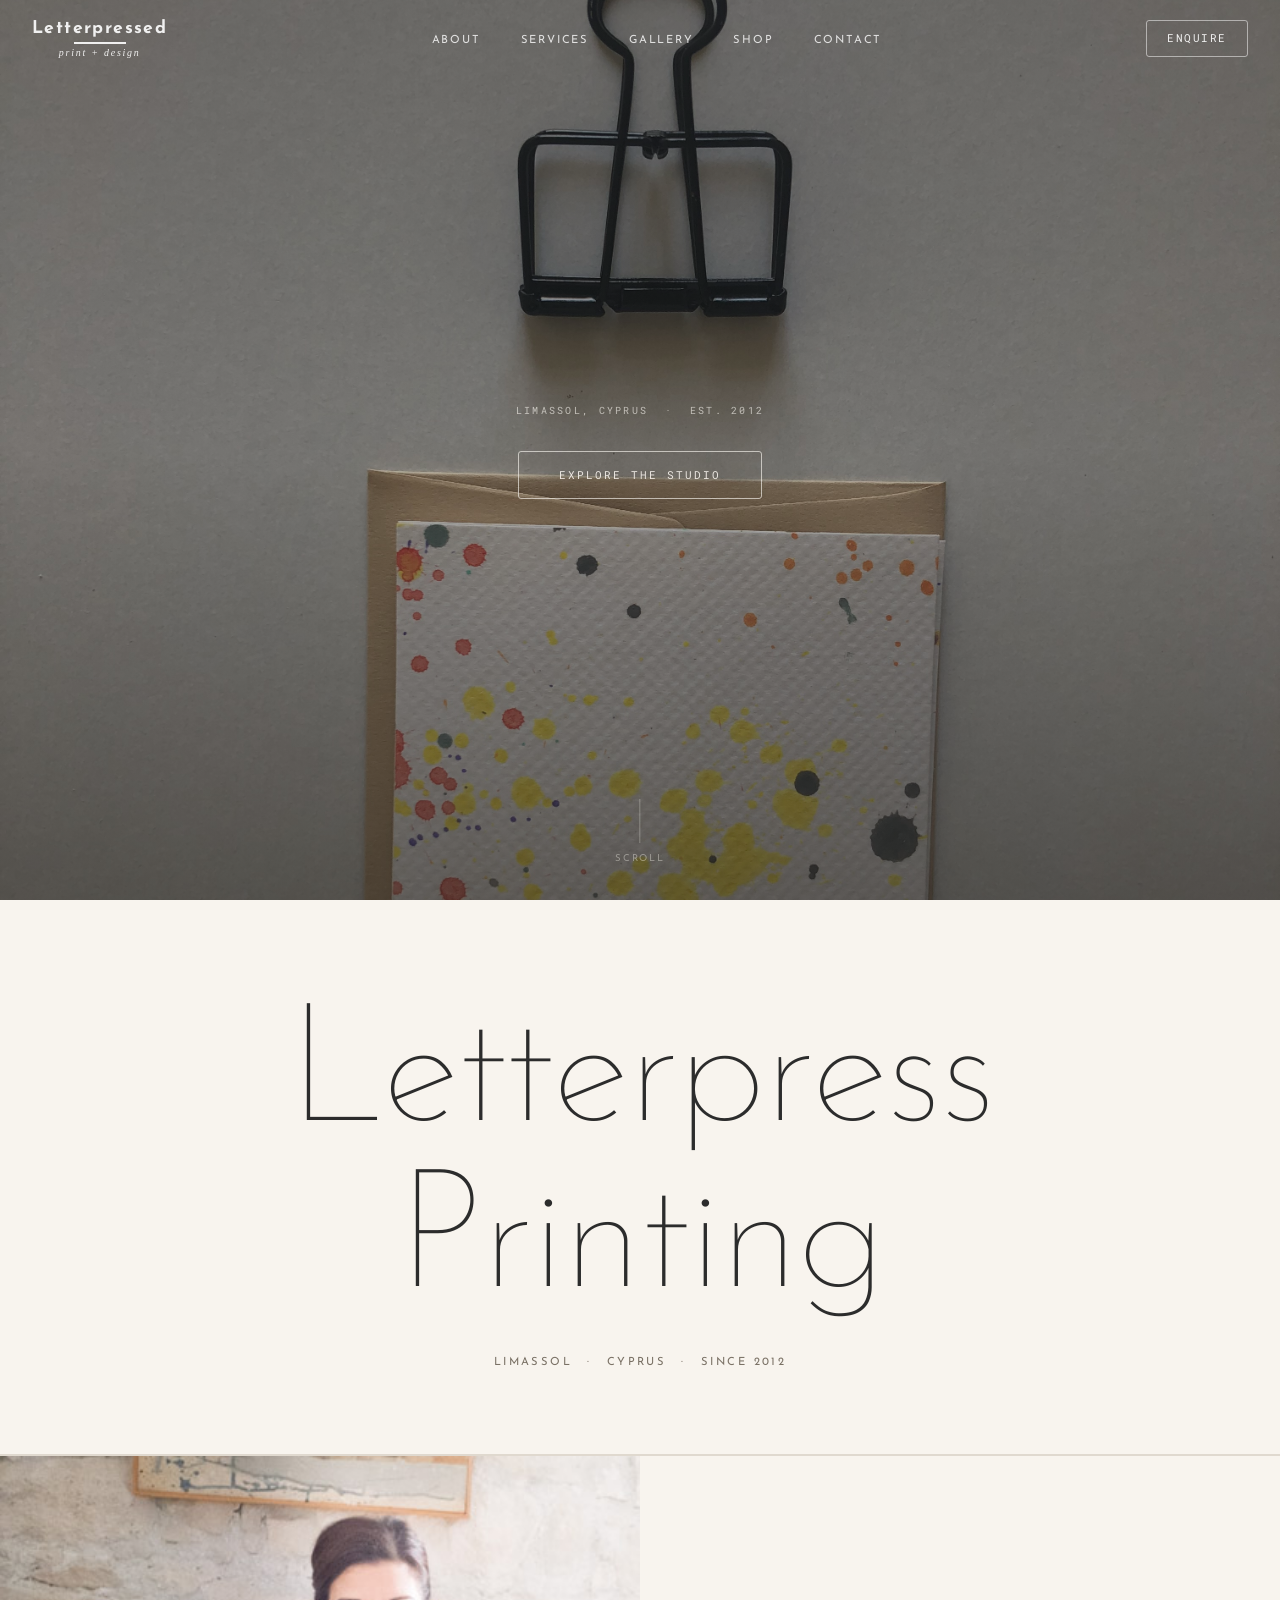
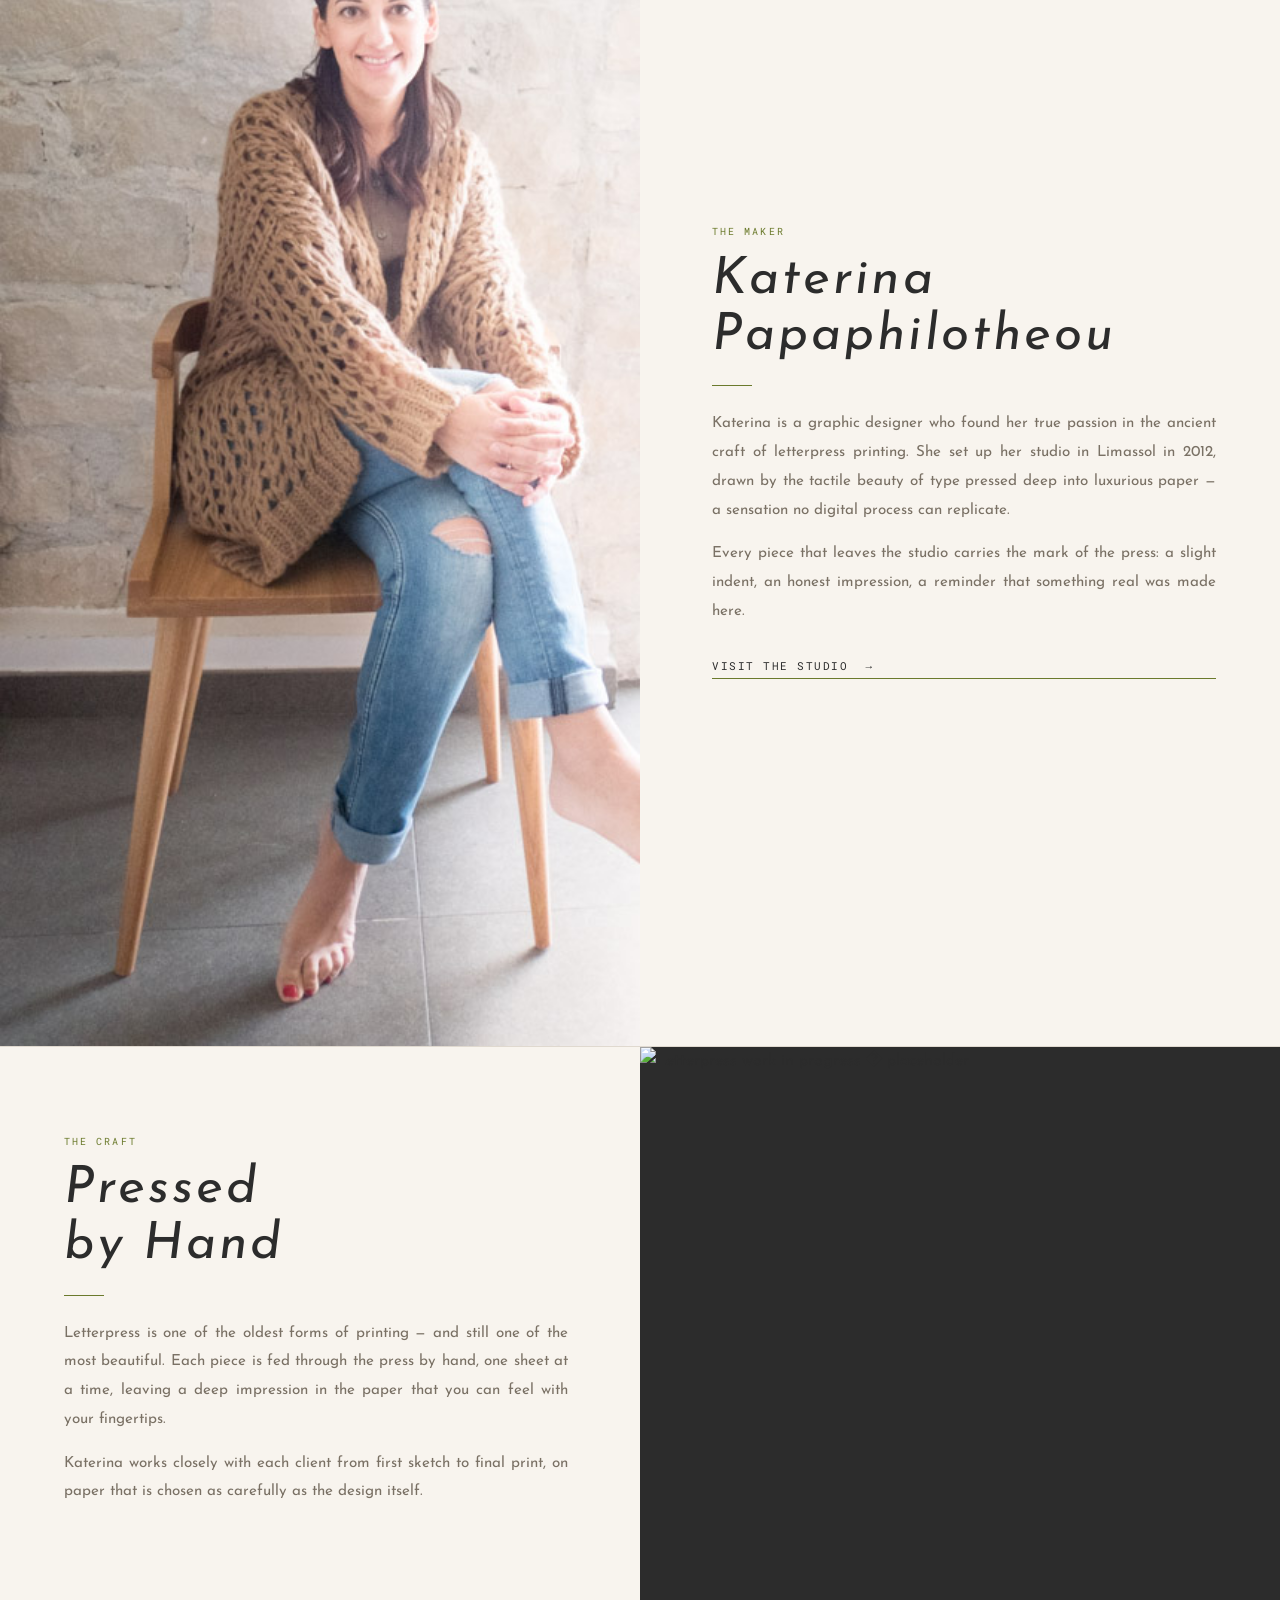
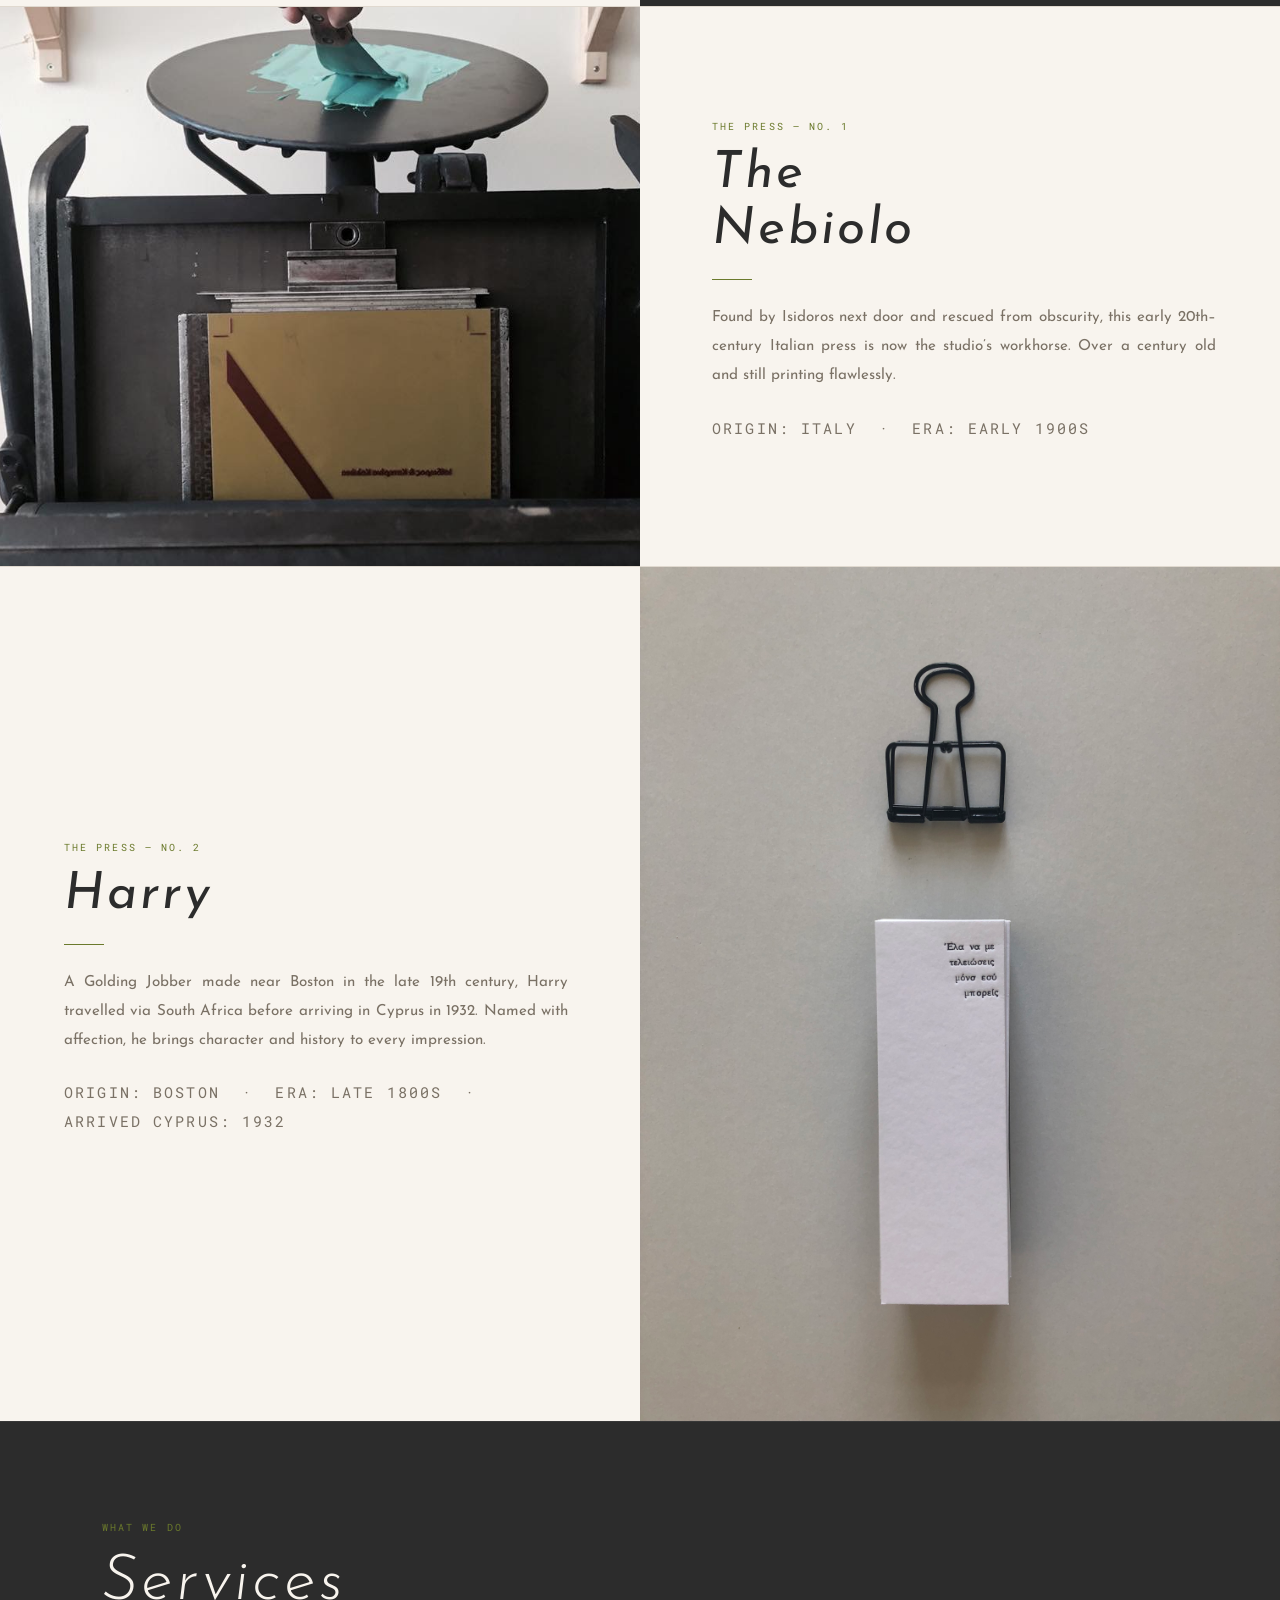
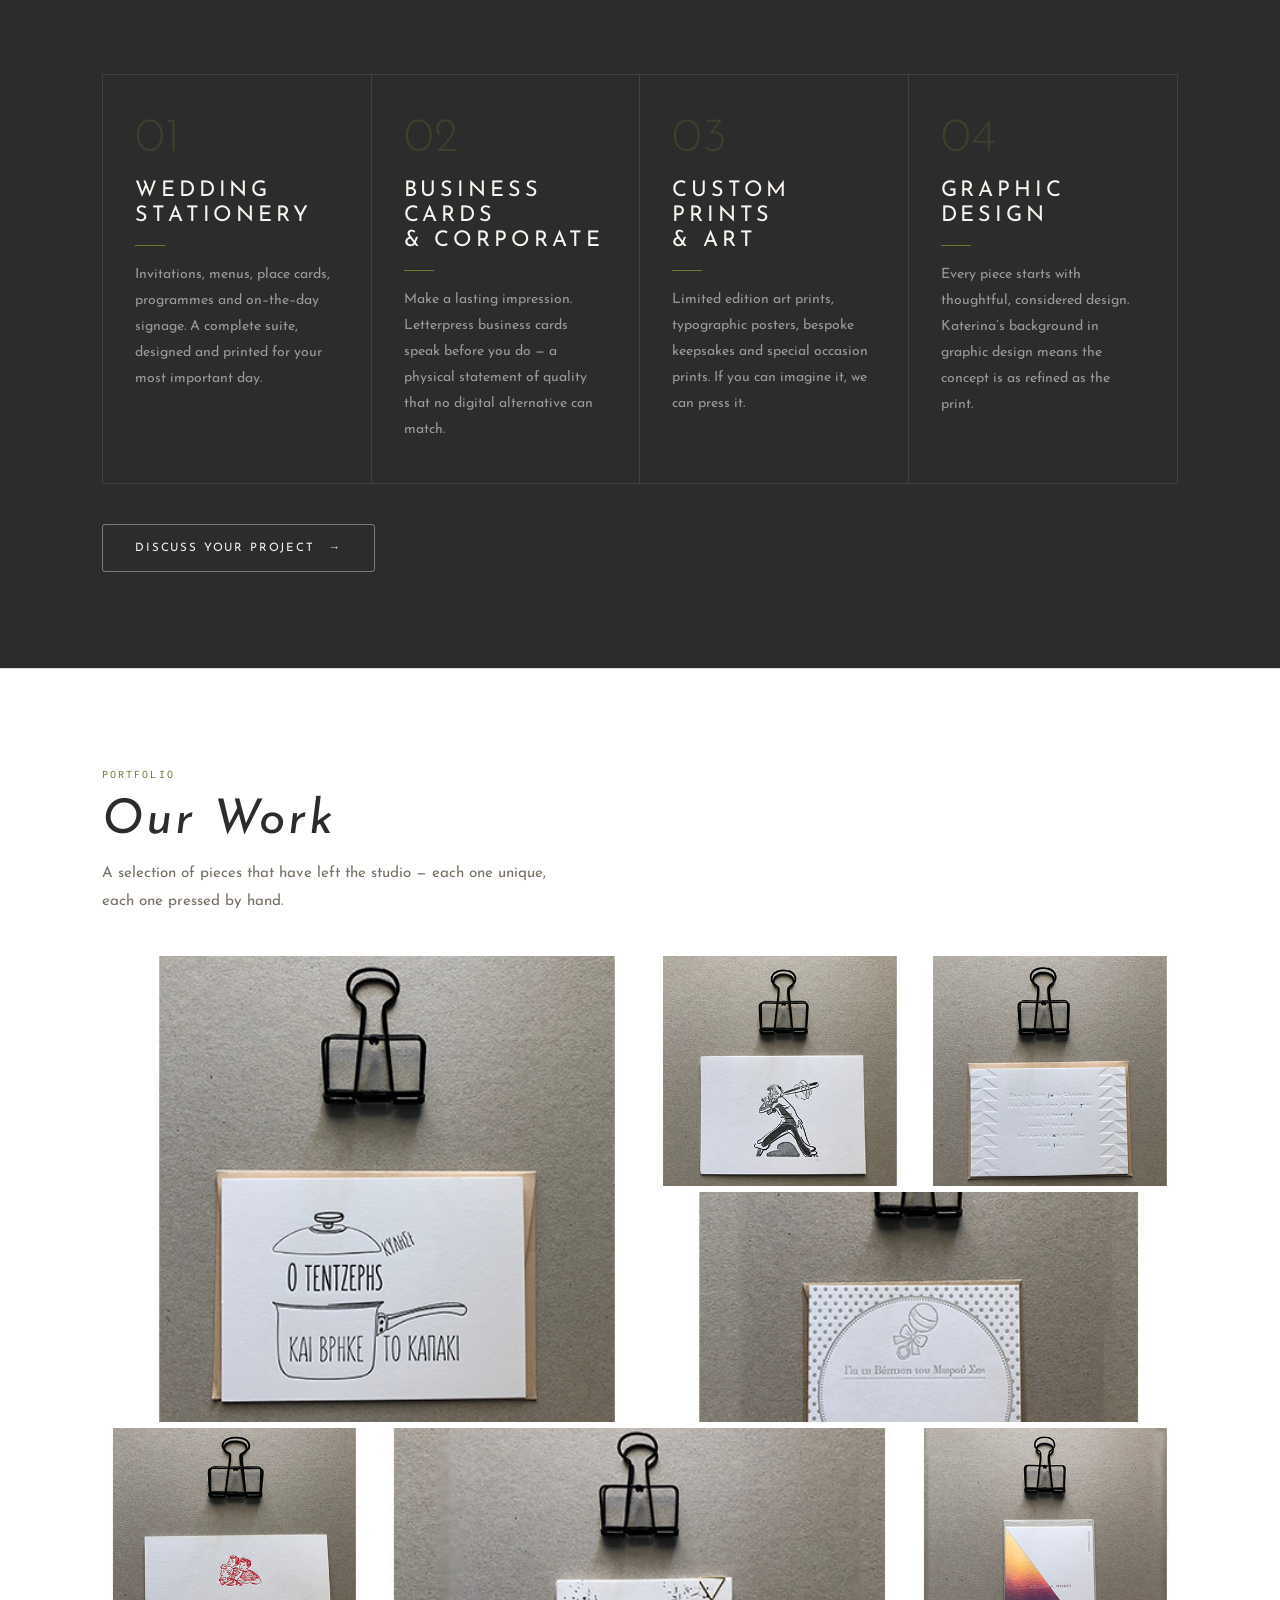
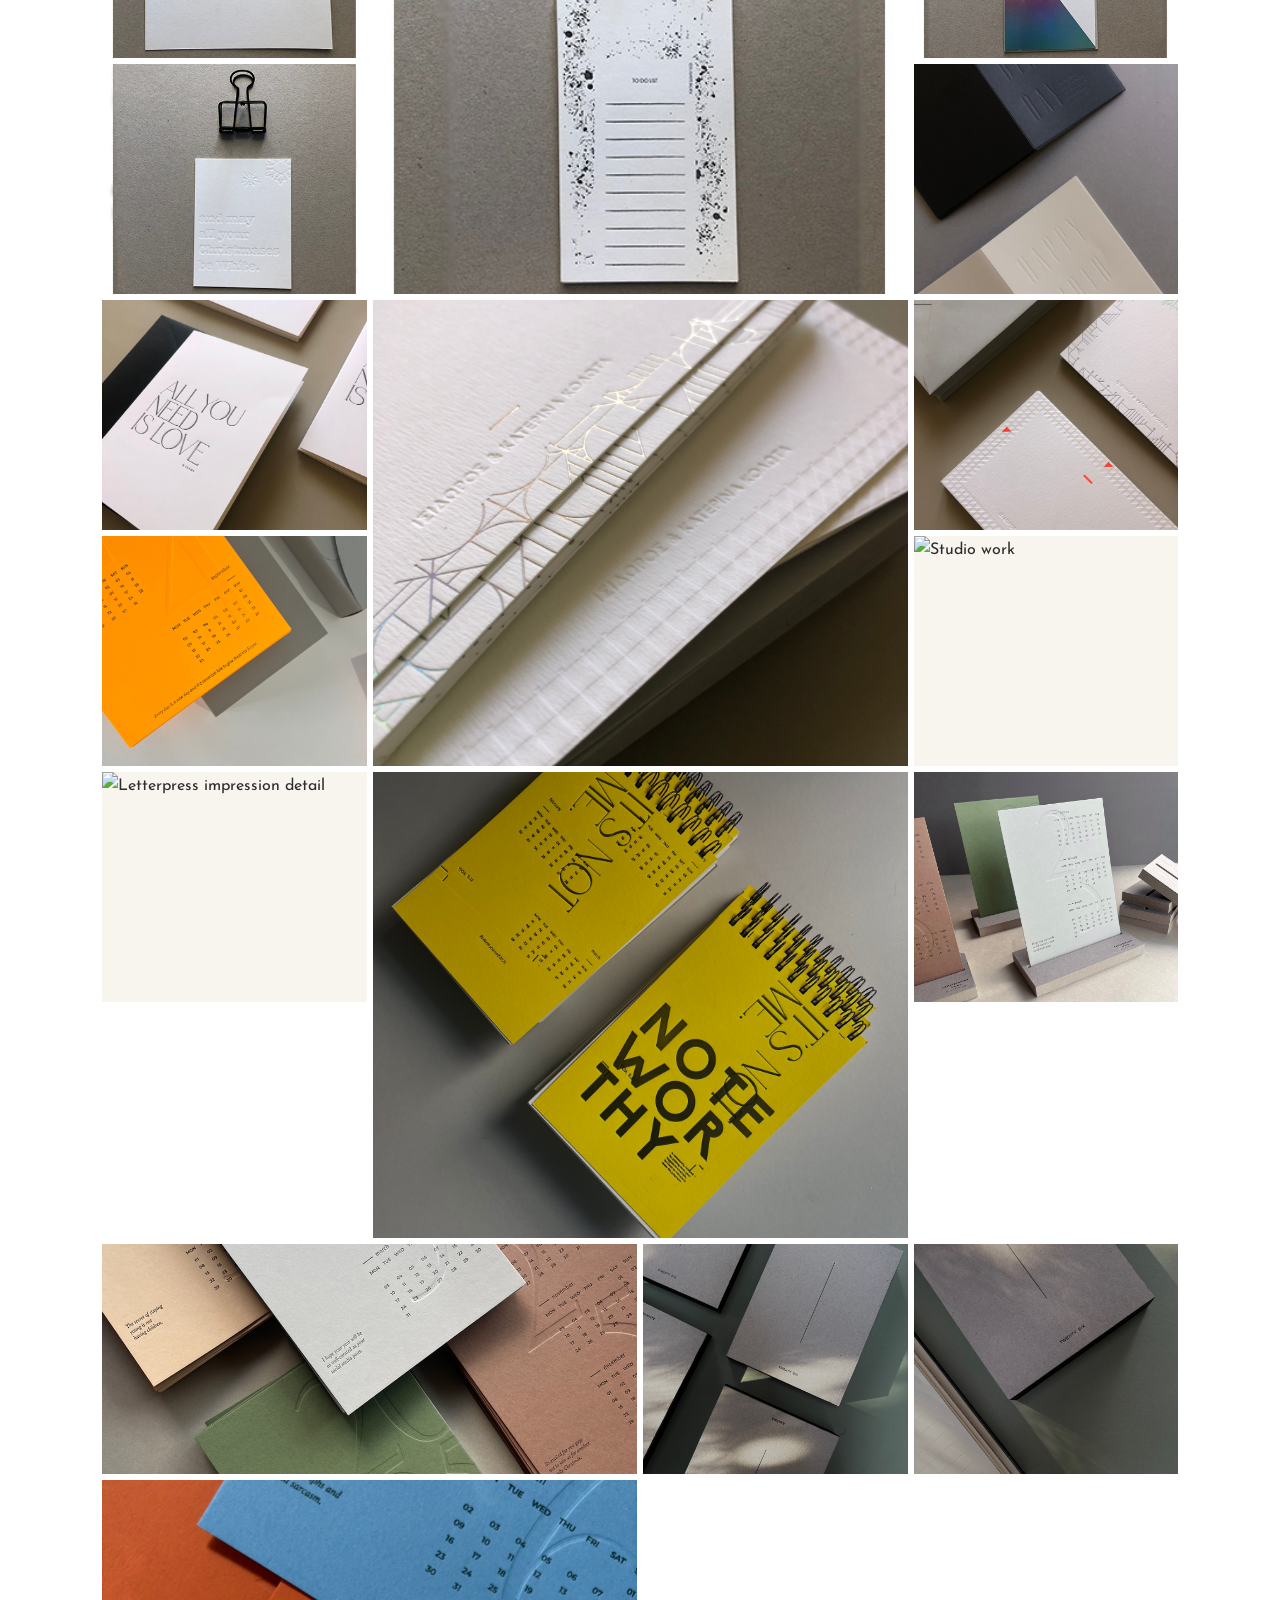
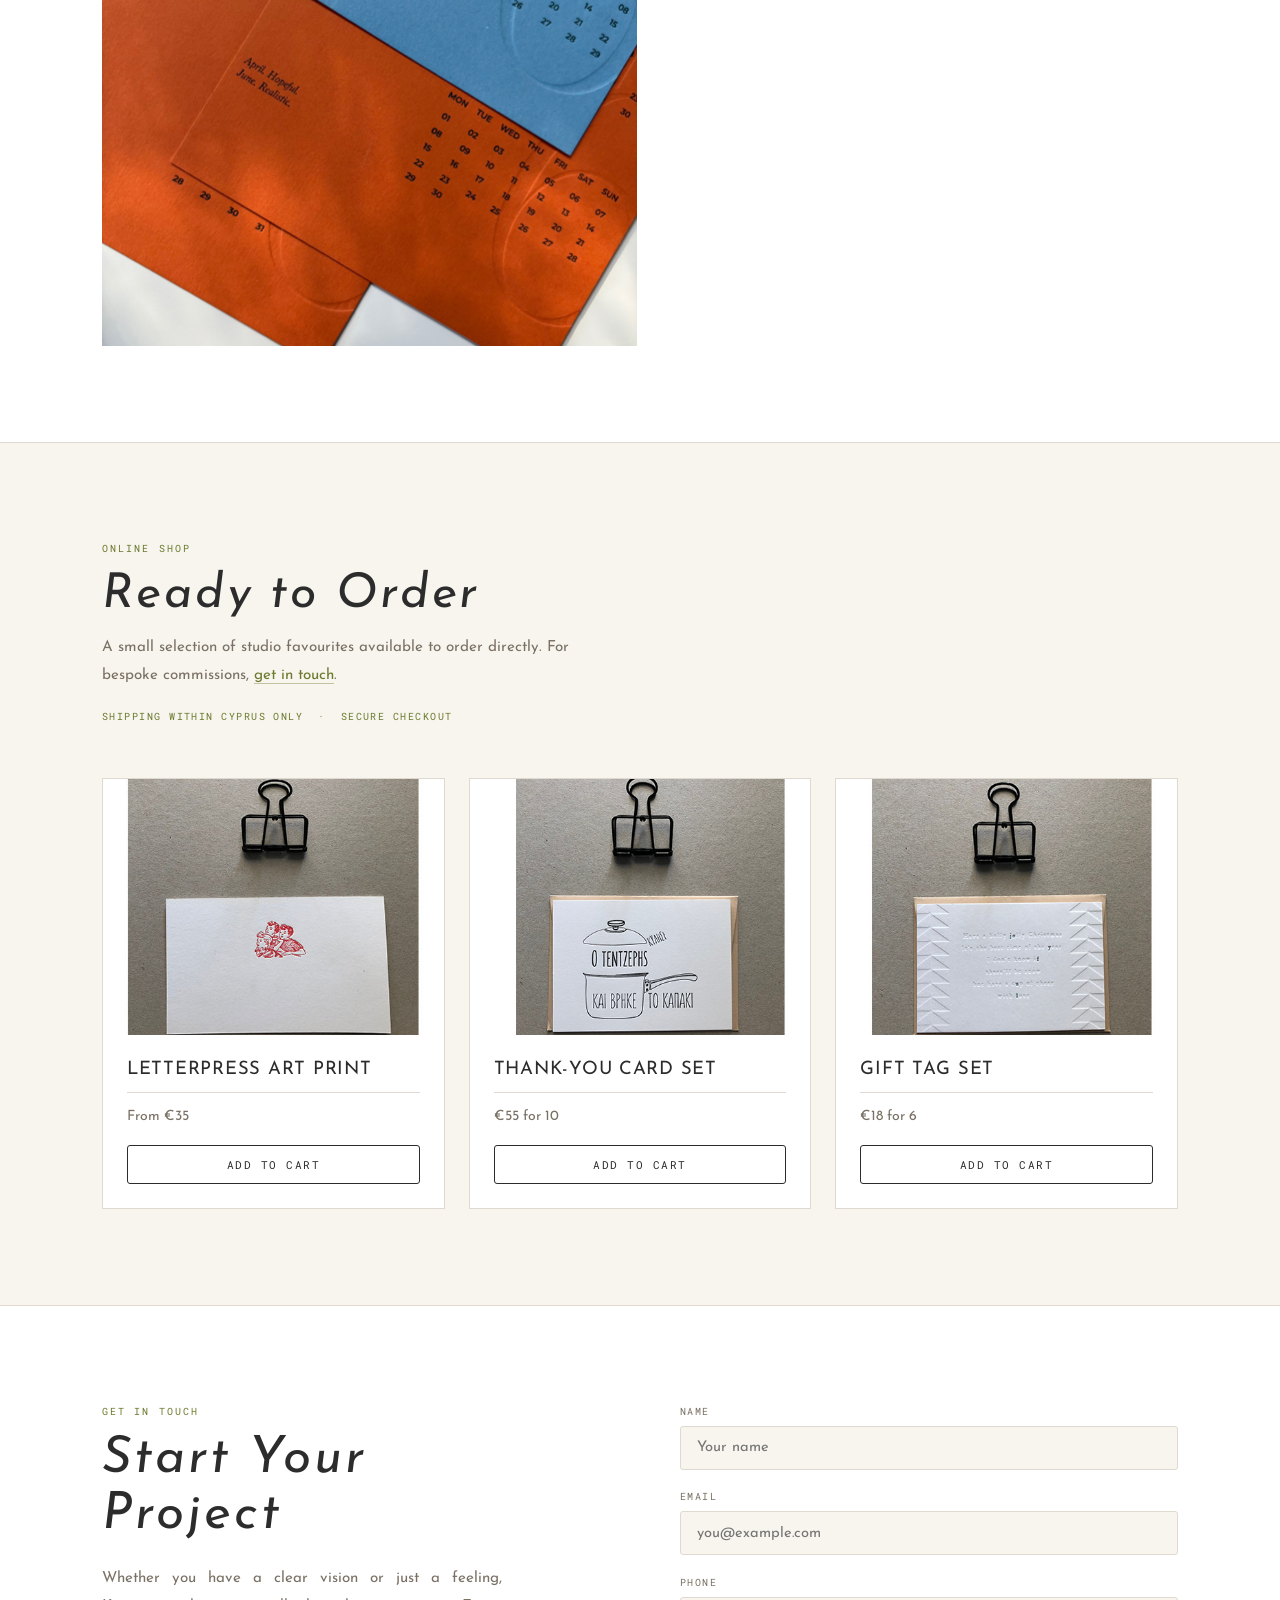
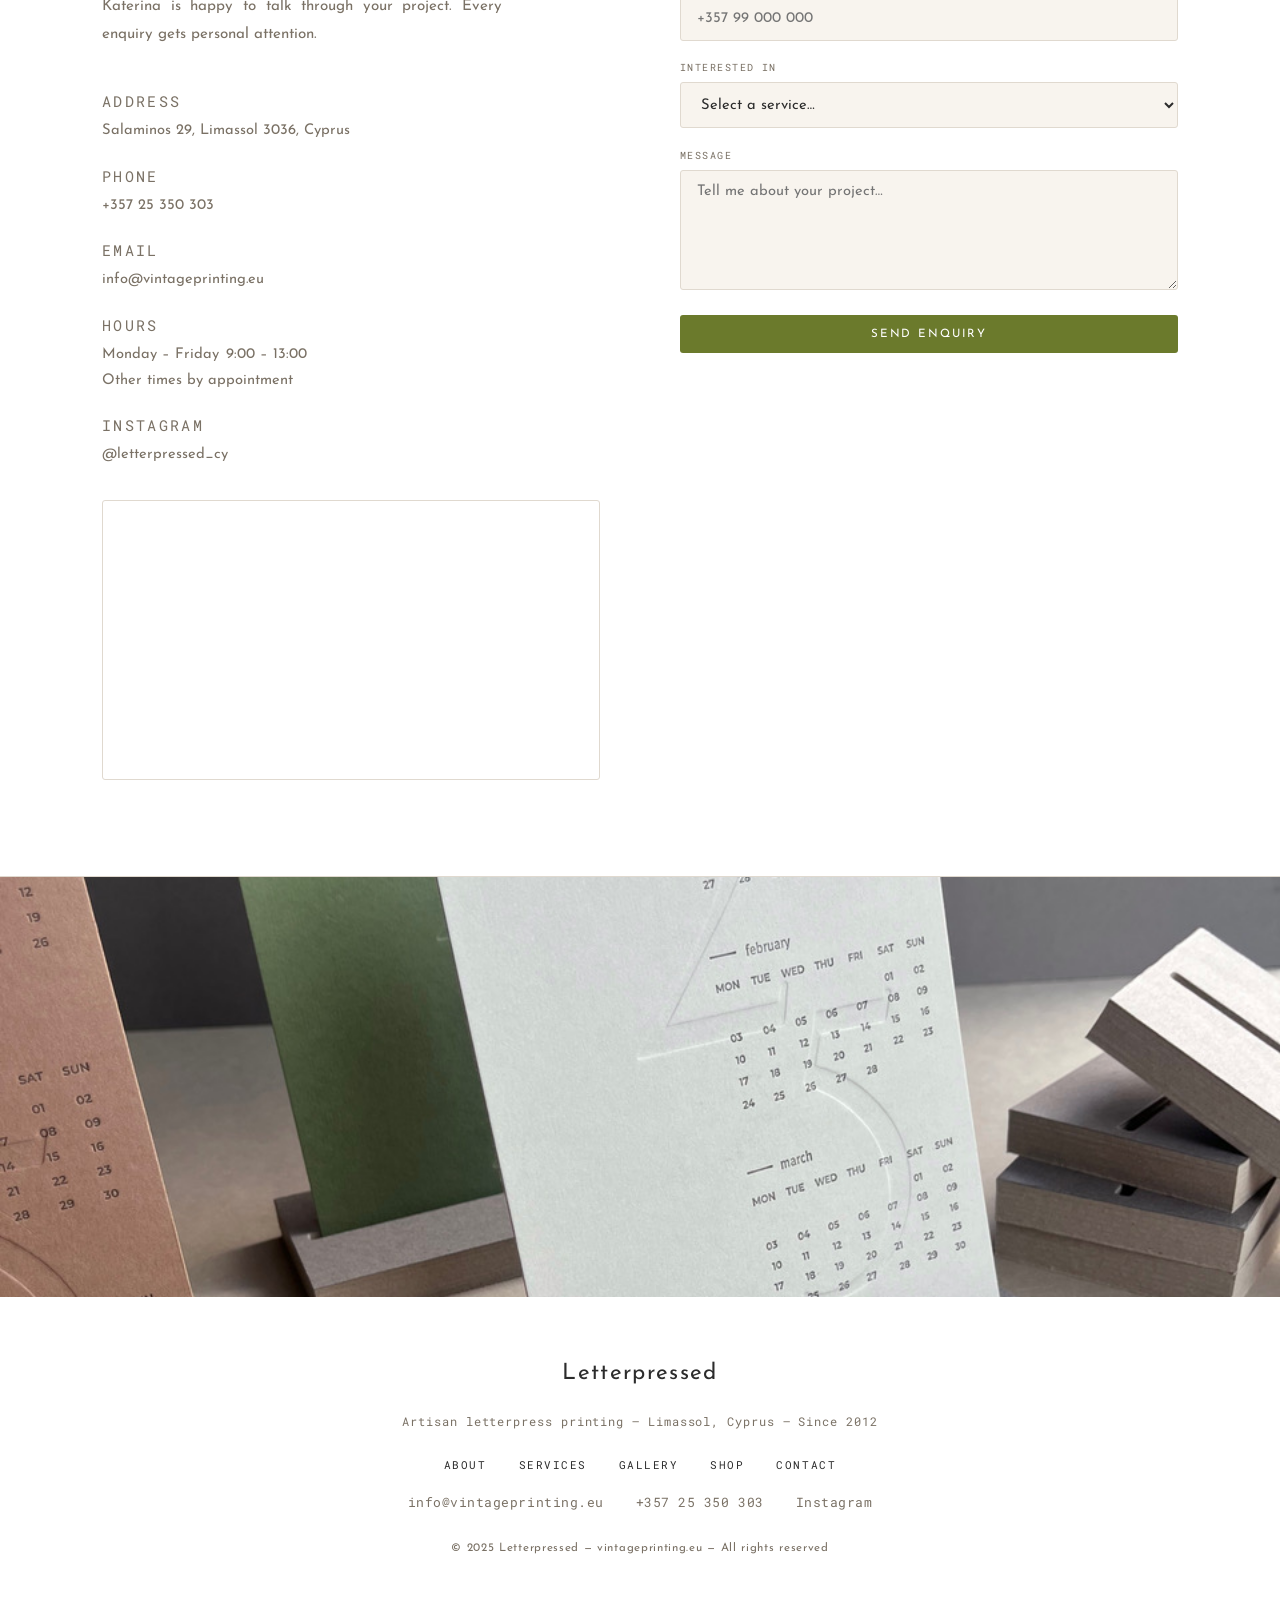
==== index.html @ 48f6f514 "Apply typography hierarchy: H1 thin/tracked, H2 italic, H3 bold, accents Roboto Mono" ====
<!DOCTYPE html>
<html lang="en">
<head>
  <meta charset="UTF-8">
  <meta name="viewport" content="width=device-width, initial-scale=1.0">
  <meta name="description" content="Letterpressed � Katerina's boutique letterpress printing studio in Limassol, Cyprus. Luxury wedding stationery, business cards and custom prints crafted on century-old presses.">
  <meta name="keywords" content="letterpress printing Cyprus, wedding invitations Limassol, luxury stationery Cyprus, business cards letterpress">
  <meta property="og:title" content="Letterpressed | Letterpress Printing Studio, Limassol Cyprus">
  <meta property="og:description" content="Boutique letterpress studio in Limassol. Luxury wedding stationery, bespoke invitations and artisan printing since 2012.">
  <meta property="og:image" content="images/hero-press.jpg">
  <meta property="og:type" content="website">
  <title>Letterpressed | Letterpress Printing Studio &mdash; Limassol, Cyprus</title>
  <link rel="preconnect" href="https://fonts.googleapis.com">
  <link rel="preconnect" href="https://fonts.gstatic.com" crossorigin>
  <link href="https://fonts.googleapis.com/css2?family=Josefin+Sans:ital,wght@0,100;0,200;0,300;0,400;0,600;0,700;1,100;1,200;1,300&family=Roboto+Mono:wght@300;400;500&display=swap" rel="stylesheet">
  <link rel="stylesheet" href="https://cdn.snipcart.com/themes/v3.3.3/default/snipcart.css">
  <link rel="stylesheet" href="style.css">
  <link rel="icon" type="image/png" href="images/logo-black.png">
</head>
<body>

<!-- =====================================================
     NAVIGATION
     ===================================================== -->
<nav class="nav" id="nav">
  <div class="nav__inner">
    <a href="#home" class="nav__logo"><span class="logo-main">Letterpressed</span><span class="logo-rule"></span><span class="logo-sub">print + design</span></a>
    <ul class="nav__links">
      <li><a href="#about">About</a></li>
      <li><a href="#services">Services</a></li>
      <li><a href="#gallery">Gallery</a></li>
      <li><a href="#shop">Shop</a></li>
      <li><a href="#contact">Contact</a></li>
    </ul>
    <a href="#contact" class="nav__enquire">Enquire</a>
    <button class="nav__hamburger" id="hamburger" aria-label="Open menu">
      <span></span><span></span><span></span>
    </button>
  </div>
</nav>

<div class="nav__mobile" id="mobileMenu">
  <button class="nav__mobile-close" id="mobileClose">&times;</button>
  <a href="#about"    onclick="closeMobile()">About</a>
  <a href="#services" onclick="closeMobile()">Services</a>
  <a href="#gallery"  onclick="closeMobile()">Gallery</a>
  <a href="#shop"     onclick="closeMobile()">Shop</a>
  <a href="#contact"  onclick="closeMobile()">Contact</a>
</div>

<!-- =====================================================
     HERO  �  Full-bleed video. Drop video file into
              images/hero-video.mp4 when ready.
              poster="images/hero-press.jpg" shows
              in the meantime.
     ===================================================== -->
<section class="hero" id="home">

  <div class="hero__media">
    <video
      class="hero__video"
      autoplay muted loop playsinline
      poster="images/hero-press.jpg">
      <!-- Replace the src below with your video file -->
      <source src="images/hero-video.mp4" type="video/mp4">
    </video>
    <!-- Fallback: shown when no video file present -->
    <div class="hero__video-fallback"></div>
  </div>

  <div class="hero__overlay"></div>

  <!-- Minimal centred CTA � like fjoravenue -->
  <div class="hero__center">
    <span class="hero__location">Limassol, Cyprus &ensp;&middot;&ensp; Est. 2012</span>
    <a href="#services" class="hero__cta">Explore the Studio</a>
  </div>

  <div class="hero__scroll">
    <div class="hero__scroll-line"></div>
    <span>Scroll</span>
  </div>

</section>

<!-- =====================================================
     TYPOGRAPHIC STATEMENT
     ===================================================== -->
<section class="statement">
  <div class="statement__inner">
    <p class="statement__text">
      Letterpress<br>Printing
    </p>
    <p class="statement__sub">
      Limassol &ensp;&middot;&ensp; Cyprus &ensp;&middot;&ensp; Since 2012
    </p>
  </div>
</section>

<!-- =====================================================
     ABOUT  �  Editorial split-panel rows (fjoravenue style)
               Each row: image one side, text the other.
               Images are placeholders � swap src when ready.
     ===================================================== -->
<section class="editorial" id="about">

  <!-- Row 1: Studio story � image left, text right -->
  <div class="ed-row">
    <div class="ed-row__image">
      <img src="images/katerina.jpg" alt="Katerina Papaphilotheou in the studio � placeholder" loading="lazy">
      <!-- PLACEHOLDER: Replace with studio atmosphere shot or portrait -->
    </div>
    <div class="ed-row__content">
      <span class="ed-label">The Maker</span>
      <h2 class="ed-title">Katerina<br>Papaphilotheou</h2>
      <div class="ed-divider"></div>
      <p>Katerina is a graphic designer who found her true passion in the ancient craft of letterpress printing. She set up her studio in Limassol in 2012, drawn by the tactile beauty of type pressed deep into luxurious paper &mdash; a sensation no digital process can replicate.</p>
      <p>Every piece that leaves the studio carries the mark of the press: a slight indent, an honest impression, a reminder that something real was made here.</p>
      <a href="#contact" class="ed-link">Visit the Studio &ensp;&rarr;</a>
    </div>
  </div>

  <!-- Row 2: text left, image right (reversed) -->
  <div class="ed-row ed-row--reverse">
    <div class="ed-row__image">
      <img src="images/hero-wedding.jpg" alt="Letterpress work in progress � placeholder" loading="lazy">
      <!-- PLACEHOLDER: Replace with close-up of press printing / ink / paper -->
    </div>
    <div class="ed-row__content">
      <span class="ed-label">The Craft</span>
      <h2 class="ed-title">Pressed<br>by Hand</h2>
      <div class="ed-divider"></div>
      <p>Letterpress is one of the oldest forms of printing &mdash; and still one of the most beautiful. Each piece is fed through the press by hand, one sheet at a time, leaving a deep impression in the paper that you can feel with your fingertips.</p>
      <p>Katerina works closely with each client from first sketch to final print, on paper that is chosen as carefully as the design itself.</p>
    </div>
  </div>

  <!-- Row 3: The Nebiolo � image left, text right -->
  <div class="ed-row">
    <div class="ed-row__image">
      <img src="images/press-nebiolo.jpg" alt="The Nebiolo press � early 1900s Italian letterpress" loading="lazy">
      <!-- PLACEHOLDER: Replace with your best Nebiolo press photo -->
    </div>
    <div class="ed-row__content">
      <span class="ed-label">The Press &mdash; No. 1</span>
      <h2 class="ed-title">The<br>Nebiolo</h2>
      <div class="ed-divider"></div>
      <p>Found by Isidoros next door and rescued from obscurity, this early 20th&ndash;century Italian press is now the studio&rsquo;s workhorse. Over a century old and still printing flawlessly.</p>
      <p class="ed-meta">Origin: Italy &ensp;&middot;&ensp; Era: Early 1900s</p>
    </div>
  </div>

  <!-- Row 4: Harry � text left, image right -->
  <div class="ed-row ed-row--reverse">
    <div class="ed-row__image">
      <img src="images/press-harry.jpg" alt="Harry � Golding Jobber letterpress" loading="lazy">
      <!-- PLACEHOLDER: Replace with your best Harry press photo -->
    </div>
    <div class="ed-row__content">
      <span class="ed-label">The Press &mdash; No. 2</span>
      <h2 class="ed-title">Harry</h2>
      <div class="ed-divider"></div>
      <p>A Golding Jobber made near Boston in the late 19th century, Harry travelled via South Africa before arriving in Cyprus in 1932. Named with affection, he brings character and history to every impression.</p>
      <p class="ed-meta">Origin: Boston &ensp;&middot;&ensp; Era: Late 1800s &ensp;&middot;&ensp; Arrived Cyprus: 1932</p>
    </div>
  </div>

</section>

<!-- =====================================================
     SERVICES
     ===================================================== -->
<section class="services" id="services">
  <div class="container">
    <div class="services__head">
      <span class="eyebrow">What We Do</span>
      <h2 class="services__title">Services</h2>
    </div>
    <div class="services__grid">

      <div class="svc">
        <span class="svc__num">01</span>
        <h3 class="svc__name">Wedding<br>Stationery</h3>
        <div class="svc__line"></div>
        <p>Invitations, menus, place cards, programmes and on&ndash;the&ndash;day signage. A complete suite, designed and printed for your most important day.</p>
      </div>

      <div class="svc">
        <span class="svc__num">02</span>
        <h3 class="svc__name">Business Cards<br>&amp; Corporate</h3>
        <div class="svc__line"></div>
        <p>Make a lasting impression. Letterpress business cards speak before you do &mdash; a physical statement of quality that no digital alternative can match.</p>
      </div>

      <div class="svc">
        <span class="svc__num">03</span>
        <h3 class="svc__name">Custom Prints<br>&amp; Art</h3>
        <div class="svc__line"></div>
        <p>Limited edition art prints, typographic posters, bespoke keepsakes and special occasion prints. If you can imagine it, we can press it.</p>
      </div>

      <div class="svc">
        <span class="svc__num">04</span>
        <h3 class="svc__name">Graphic<br>Design</h3>
        <div class="svc__line"></div>
        <p>Every piece starts with thoughtful, considered design. Katerina&rsquo;s background in graphic design means the concept is as refined as the print.</p>
      </div>

    </div>
    <div class="services__cta">
      <a href="#contact" class="btn btn--outline">Discuss Your Project &ensp;&rarr;</a>
    </div>
  </div>
</section>

<!-- =====================================================
     GALLERY
     ===================================================== -->
<section class="gallery" id="gallery">
  <div class="container">
    <div class="gallery__head">
      <span class="eyebrow">Portfolio</span>
      <h2 class="gallery__title">Our Work</h2>
      <p class="gallery__intro">A selection of pieces that have left the studio &mdash; each one unique, each one pressed by hand.</p>
    </div>

    <div class="gallery__grid" id="galleryGrid">
      <div class="gallery__item" onclick="openLightbox(0)"><img src="images/gallery-01.jpg" alt="Letterpress wedding stationery" loading="lazy"></div>
      <div class="gallery__item" onclick="openLightbox(1)"><img src="images/gallery-02.jpg" alt="Letterpress business cards" loading="lazy"></div>
      <div class="gallery__item" onclick="openLightbox(2)"><img src="images/gallery-03.jpg" alt="Bespoke letterpress invitation suite" loading="lazy"></div>
      <div class="gallery__item" onclick="openLightbox(3)"><img src="images/gallery-04.jpg" alt="Letterpress menus and place cards" loading="lazy"></div>
      <div class="gallery__item" onclick="openLightbox(4)"><img src="images/gallery-05.jpg" alt="Custom letterpress art print" loading="lazy"></div>
      <div class="gallery__item" onclick="openLightbox(5)"><img src="images/gallery-06.jpg" alt="Letterpress wedding invitations Cyprus" loading="lazy"></div>
      <div class="gallery__item" onclick="openLightbox(6)"><img src="images/gallery-07.jpg" alt="Letterpress stationery suite" loading="lazy"></div>
      <div class="gallery__item" onclick="openLightbox(7)"><img src="images/gallery-08.jpg" alt="Luxury wedding programme" loading="lazy"></div>
      <div class="gallery__item" onclick="openLightbox(8)"><img src="images/gallery-09.jpg" alt="Letterpress print detail" loading="lazy"></div>
      <div class="gallery__item" onclick="openLightbox(9)"><img src="images/gallery-10.jpg" alt="Bespoke stationery" loading="lazy"></div>
      <div class="gallery__item" onclick="openLightbox(10)"><img src="images/gallery-11.jpg" alt="Wedding invitation close-up" loading="lazy"></div>
      <div class="gallery__item" onclick="openLightbox(11)"><img src="images/gallery-12.jpg" alt="Custom letterpress print" loading="lazy"></div>
      <div class="gallery__item" onclick="openLightbox(12)"><img src="images/gallery-13.jpg" alt="Letterpress cards" loading="lazy"></div>
      <div class="gallery__item" onclick="openLightbox(13)"><img src="images/gallery-14.jpg" alt="Studio work" loading="lazy"></div>
      <div class="gallery__item" onclick="openLightbox(14)"><img src="images/gallery-15.jpg" alt="Letterpress impression detail" loading="lazy"></div>
      <div class="gallery__item" onclick="openLightbox(15)"><img src="images/gallery-16.jpg" alt="Recent studio work" loading="lazy"></div>
      <div class="gallery__item" onclick="openLightbox(16)"><img src="images/gallery-17.jpg" alt="Letterpress stationery" loading="lazy"></div>
      <div class="gallery__item" onclick="openLightbox(17)"><img src="images/gallery-18.jpg" alt="Wedding suite" loading="lazy"></div>
      <div class="gallery__item" onclick="openLightbox(18)"><img src="images/gallery-19.jpg" alt="Studio work 2025" loading="lazy"></div>
      <div class="gallery__item" onclick="openLightbox(19)"><img src="images/gallery-20.jpg" alt="Letterpressed 2025" loading="lazy"></div>
      <div class="gallery__item" onclick="openLightbox(20)"><img src="images/gallery-21.jpg" alt="Recent commission" loading="lazy"></div>
    </div>
  </div>
</section>

<!-- Lightbox -->
<div class="lightbox" id="lightbox">
  <button class="lightbox__close" onclick="closeLightbox()">&times;</button>
  <button class="lightbox__nav lightbox__prev" onclick="shiftLightbox(-1)">&#8592;</button>
  <img class="lightbox__img" id="lightboxImg" src="" alt="">
  <button class="lightbox__nav lightbox__next" onclick="shiftLightbox(1)">&#8594;</button>
</div>

<!-- =====================================================
     SHOP
     ===================================================== -->
<section class="shop" id="shop">
  <div class="container">
    <div class="shop__head">
      <span class="eyebrow">Online Shop</span>
      <h2 class="shop__title">Ready to Order</h2>
      <p class="shop__intro">A small selection of studio favourites available to order directly. For bespoke commissions, <a href="#contact">get in touch</a>.</p>
      <span class="shop__note">Shipping within Cyprus only &ensp;&middot;&ensp; Secure checkout</span>
    </div>

    <div class="shop__grid">

      <div class="product">
        <div class="product__img-wrap">
          <img src="images/gallery-05.jpg" alt="Letterpress Art Print" loading="lazy">
          <!-- PLACEHOLDER: Replace with product image when ready -->
        </div>
        <div class="product__body">
          <h3 class="product__name">Letterpress Art Print</h3>
          <div class="product__rule"></div>
          <span class="product__price">From &euro;35</span>
          <button class="snipcart-add-item product__btn"
            data-item-id="art-print-01"
            data-item-price="35.00"
            data-item-url="/"
            data-item-name="Letterpress Art Print"
            data-item-description="A5 letterpress art print on 300gsm cotton paper."
            data-item-image="images/gallery-05.jpg">
            Add to Cart
          </button>
        </div>
      </div>

      <div class="product">
        <div class="product__img-wrap">
          <img src="images/gallery-01.jpg" alt="Thank-You Card Set" loading="lazy">
        </div>
        <div class="product__body">
          <h3 class="product__name">Thank-You Card Set</h3>
          <div class="product__rule"></div>
          <span class="product__price">&euro;55 for 10</span>
          <button class="snipcart-add-item product__btn"
            data-item-id="thankyou-cards-10"
            data-item-price="55.00"
            data-item-url="/"
            data-item-name="Thank-You Card Set (10)"
            data-item-description="Set of 10 letterpress thank-you cards with envelopes."
            data-item-image="images/gallery-01.jpg">
            Add to Cart
          </button>
        </div>
      </div>

      <div class="product">
        <div class="product__img-wrap">
          <img src="images/gallery-03.jpg" alt="Gift Tag Set" loading="lazy">
        </div>
        <div class="product__body">
          <h3 class="product__name">Gift Tag Set</h3>
          <div class="product__rule"></div>
          <span class="product__price">&euro;18 for 6</span>
          <button class="snipcart-add-item product__btn"
            data-item-id="gift-tags-6"
            data-item-price="18.00"
            data-item-url="/"
            data-item-name="Letterpress Gift Tag Set (6)"
            data-item-description="Set of 6 luxury letterpress gift tags with gold twine."
            data-item-image="images/gallery-03.jpg">
            Add to Cart
          </button>
        </div>
      </div>

    </div>
  </div>
</section>

<!-- =====================================================
     CONTACT
     ===================================================== -->
<section class="contact" id="contact">
  <div class="container">
    <div class="contact__grid">

      <div class="contact__left">
        <span class="eyebrow">Get in Touch</span>
        <h2 class="contact__title">Start Your<br>Project</h2>
        <p class="contact__lead">Whether you have a clear vision or just a feeling, Katerina is happy to talk through your project. Every enquiry gets personal attention.</p>

        <div class="contact__details">
          <div class="contact__detail">
            <span class="contact__detail-label">Address</span>
            <span>Salaminos 29, Limassol 3036, Cyprus</span>
          </div>
          <div class="contact__detail">
            <span class="contact__detail-label">Phone</span>
            <a href="tel:+35725350303">+357 25 350 303</a>
          </div>
          <div class="contact__detail">
            <span class="contact__detail-label">Email</span>
            <a href="mailto:info@vintageprinting.eu">info@vintageprinting.eu</a>
          </div>
          <div class="contact__detail">
            <span class="contact__detail-label">Hours</span>
            <span>Monday &ndash; Friday&ensp;9:00 &ndash; 13:00<br>Other times by appointment</span>
          </div>
          <div class="contact__detail">
            <span class="contact__detail-label">Instagram</span>
            <a href="https://instagram.com/letterpressed_cy" target="_blank" rel="noopener">@letterpressed_cy</a>
          </div>
        </div>

        <div class="contact__map">
          <iframe
            src="https://www.google.com/maps/embed?pb=!1m18!1m12!1m3!1d3272.7!2d33.0472!3d34.6836!2m3!1f0!2f0!3f0!3m2!1i1024!2i768!4f13.1!3m3!1m2!1s0x0%3A0x0!2sSalaminos+29%2C+Limassol+3036%2C+Cyprus!5e0!3m2!1sen!2scy!4v1"
            allowfullscreen="" loading="lazy"
            referrerpolicy="no-referrer-when-downgrade"
            title="Letterpressed Studio">
          </iframe>
        </div>
      </div>

      <div class="contact__right">
        <form class="contact__form" onsubmit="handleSubmit(event)">
          <div class="form-field">
            <label for="name">Name</label>
            <input type="text" id="name" name="name" required placeholder="Your name">
          </div>
          <div class="form-field">
            <label for="email">Email</label>
            <input type="email" id="email" name="email" required placeholder="you@example.com">
          </div>
          <div class="form-field">
            <label for="phone">Phone</label>
            <input type="tel" id="phone" name="phone" placeholder="+357 99 000 000">
          </div>
          <div class="form-field">
            <label for="service">Interested in</label>
            <select id="service" name="service">
              <option value="">Select a service&hellip;</option>
              <option>Wedding Stationery</option>
              <option>Business Cards</option>
              <option>Custom / Art Prints</option>
              <option>Graphic Design</option>
              <option>Something else</option>
            </select>
          </div>
          <div class="form-field">
            <label for="message">Message</label>
            <textarea id="message" name="message" required placeholder="Tell me about your project&hellip;"></textarea>
          </div>
          <button type="submit" class="btn btn--gold form__submit">Send Enquiry</button>
          <p id="formSuccess" class="form__success">&#10003;&ensp;Thank you &mdash; Katerina will be in touch soon.</p>
        </form>
      </div>

    </div>
  </div>
</section>

<!-- =====================================================
     FOOTER  �  Minimal centred style (papira.ro)
     ===================================================== -->
<footer class="footer">
  <div class="footer__top">
    <img src="images/gallery-17.jpg" alt="Letterpressed studio work" loading="lazy" class="footer__image">
    <!-- PLACEHOLDER: Replace with a beautiful close-up product or studio shot -->
  </div>
  <div class="footer__body">
    <p class="footer__brand">Letterpressed</p>
    <p class="footer__tagline">Artisan letterpress printing &mdash; Limassol, Cyprus &mdash; Since 2012</p>
    <nav class="footer__nav">
      <a href="#about">About</a>
      <a href="#services">Services</a>
      <a href="#gallery">Gallery</a>
      <a href="#shop">Shop</a>
      <a href="#contact">Contact</a>
    </nav>
    <nav class="footer__nav footer__nav--secondary">
      <a href="mailto:info@vintageprinting.eu">info@vintageprinting.eu</a>
      <a href="tel:+35725350303">+357 25 350 303</a>
      <a href="https://instagram.com/letterpressed_cy" target="_blank" rel="noopener">Instagram</a>
    </nav>
    <p class="footer__copy">&copy; 2025 Letterpressed &mdash; vintageprinting.eu &mdash; All rights reserved</p>
  </div>
</footer>

<!-- =====================================================
     SNIPCART + SCRIPTS
     ===================================================== -->
<div hidden id="snipcart" data-api-key="YOUR_SNIPCART_PUBLIC_API_KEY" data-config-modal-style="side"></div>
<script async src="https://cdn.snipcart.com/themes/v3.3.3/default/snipcart.js"></script>

<script>
// --- Nav: scroll state ---
const nav = document.getElementById('nav');
window.addEventListener('scroll', () => {
  nav.classList.toggle('scrolled', window.scrollY > 80);
});

// --- Mobile menu ---
document.getElementById('hamburger').addEventListener('click', () => {
  document.getElementById('mobileMenu').classList.add('open');
});
document.getElementById('mobileClose').addEventListener('click', () => {
  document.getElementById('mobileMenu').classList.remove('open');
});
function closeMobile() {
  document.getElementById('mobileMenu').classList.remove('open');
}

// --- ESC key ---
document.addEventListener('keydown', e => {
  if (e.key === 'Escape') {
    document.getElementById('mobileMenu').classList.remove('open');
    closeLightbox();
  }
});

// --- Gallery lightbox ---
const galleryImgs = Array.from(document.querySelectorAll('.gallery__item img'));
let currentIdx = 0;

function openLightbox(i) {
  currentIdx = i;
  const lb  = document.getElementById('lightbox');
  const img = document.getElementById('lightboxImg');
  img.src = galleryImgs[i].src;
  img.alt = galleryImgs[i].alt;
  lb.classList.add('open');
  document.body.style.overflow = 'hidden';
}
function closeLightbox() {
  document.getElementById('lightbox').classList.remove('open');
  document.body.style.overflow = '';
}
function shiftLightbox(dir) {
  currentIdx = (currentIdx + dir + galleryImgs.length) % galleryImgs.length;
  openLightbox(currentIdx);
}
document.getElementById('lightbox').addEventListener('click', function(e) {
  if (e.target === this) closeLightbox();
});
document.addEventListener('keydown', e => {
  if (!document.getElementById('lightbox').classList.contains('open')) return;
  if (e.key === 'ArrowRight') shiftLightbox(1);
  if (e.key === 'ArrowLeft')  shiftLightbox(-1);
});

// --- Contact form (mailto fallback) ---
function handleSubmit(e) {
  e.preventDefault();
  const data = new FormData(e.target);
  const subject = encodeURIComponent('New enquiry from vintageprinting.eu');
  const body = encodeURIComponent(
    'Name: '    + data.get('name')    + '\n' +
    'Email: '   + data.get('email')   + '\n' +
    'Phone: '   + (data.get('phone') || 'N/A') + '\n' +
    'Service: ' + (data.get('service') || 'N/A') + '\n\n' +
    'Message:\n' + data.get('message')
  );
  window.location.href = 'mailto:info@vintageprinting.eu?subject=' + subject + '&body=' + body;
  document.getElementById('formSuccess').style.display = 'block';
  e.target.reset();
}

// --- Smooth scroll ---
document.querySelectorAll('a[href^="#"]').forEach(link => {
  link.addEventListener('click', function(e) {
    const target = document.querySelector(this.getAttribute('href'));
    if (target) { e.preventDefault(); target.scrollIntoView({ behavior: 'smooth' }); }
  });
});
</script>

</body>
</html>
---- style.css ----
/* ============================================================
   LETTERPRESSED � vintageprinting.eu  |  style.css  v2
   Palette: Cream #F8F4EE | Charcoal #2C2C2C | Gold #6B7A2C
   Fonts:   Cormorant Garamond + Jost
   ============================================================ */

/* --- Reset & Base --- */
*, *::before, *::after { box-sizing: border-box; margin: 0; padding: 0; }

:root {
  --cream:    #F8F4EE;
  --charcoal: #2C2C2C;
  --gold:     #6B7A2C;
  --mid:      #7A7165;
  --border:   #E0D9CF;
  --white:    #FFFFFF;
  --trans:    all .3s ease;
  --radius:   3px;
}

html { scroll-behavior: smooth; font-size: 16px; }

body {
  font-family: 'Josefin Sans', sans-serif;
  background: var(--cream);
  color: var(--charcoal);
  line-height: 1.75;
  -webkit-font-smoothing: antialiased;
}

img { display: block; max-width: 100%; height: auto; }
a   { color: inherit; text-decoration: none; transition: var(--trans); }

/* TYPE HIERARCHY */
h1 {
  font-family: 'Josefin Sans', sans-serif;
  font-weight: 100;
  letter-spacing: .22em;
  text-transform: uppercase;
  line-height: 1.05;
}
h2 {
  font-family: 'Josefin Sans', sans-serif;
  font-weight: 100;
  font-style: italic;
  letter-spacing: .06em;
  line-height: 1.1;
}
h3 {
  font-family: 'Josefin Sans', sans-serif;
  font-weight: 700;
  letter-spacing: .18em;
  text-transform: uppercase;
  line-height: 1.15;
}
h4 {
  font-family: 'Josefin Sans', sans-serif;
  font-weight: 300;
  letter-spacing: .06em;
  line-height: 1.2;
}
.accent, .mono {
  font-family: 'Roboto Mono', monospace;
  letter-spacing: .04em;
}

p { line-height: 1.85; text-align: justify; }

/* --- Utility --- */
.container { max-width: 1140px; margin: 0 auto; padding: 0 2rem; }

.eyebrow {
  font-family: 'Roboto Mono', monospace;
  font-size: .65rem;
  letter-spacing: .2em;
  text-transform: uppercase;
  color: var(--gold);
  display: block;
  margin-bottom: .75rem;
}

.btn {
  display: inline-block;
  padding: .8rem 2rem;
  font-family: 'Josefin Sans', sans-serif;
  font-size: .72rem;
  letter-spacing: .16em;
  text-transform: uppercase;
  border: 1px solid currentColor;
  border-radius: var(--radius);
  transition: var(--trans);
  cursor: pointer;
}
.btn--gold {
  background: var(--gold); border-color: var(--gold); color: var(--white);
}
.btn--gold:hover { background: #566220; border-color: #566220; }
.btn--outline { background: transparent; border-color: var(--charcoal); color: var(--charcoal); }
.btn--outline:hover { background: var(--charcoal); color: var(--cream); }

/* ============================================================
   NAVIGATION
   ============================================================ */
.nav {
  position: fixed; top: 0; left: 0; right: 0; z-index: 1000;
  padding: 1.25rem 2rem;
  transition: var(--trans);
}
.nav.scrolled {
  background: rgba(248,244,238,.97);
  backdrop-filter: blur(10px);
  box-shadow: 0 1px 0 var(--border);
  padding: .8rem 2rem;
}
.nav__inner {
  display: flex; align-items: center; justify-content: space-between;
  max-width: 1400px; margin: 0 auto;
}
.nav__logo {
  display: flex;
  flex-direction: column;
  align-items: center;
  gap: 2px;
  color: rgba(255,255,255,.9);
  transition: var(--trans);
  text-decoration: none;
}
.logo-main {
  font-family: 'Josefin Sans', sans-serif;
  font-weight: 700;
  font-size: 1.1rem;
  letter-spacing: .08em;
  line-height: 1;
}
.logo-rule {
  display: block;
  width: 52px;
  height: 2px;
  background: currentColor;
  margin: 2px 0;
}
.logo-sub {
  font-family: Georgia, serif;
  font-style: italic;
  font-size: .62rem;
  letter-spacing: .18em;
  font-weight: 400;
  line-height: 1;
}
.nav.scrolled .nav__logo { color: var(--charcoal); }

.nav__links {
  display: flex; gap: 2.5rem; list-style: none;
}
.nav__links a {
  font-size: .7rem; letter-spacing: .16em; text-transform: uppercase;
  color: rgba(255,255,255,.8); transition: var(--trans);
}
.nav.scrolled .nav__links a { color: var(--charcoal); }
.nav__links a:hover { color: var(--gold) !important; }

.nav__enquire {
  font-family: 'Roboto Mono', monospace; font-size: .67rem;
  letter-spacing: .14em; text-transform: uppercase;
  padding: .5rem 1.25rem;
  border: 1px solid rgba(255,255,255,.5);
  border-radius: var(--radius);
  color: rgba(255,255,255,.9); transition: var(--trans);
}
.nav.scrolled .nav__enquire { border-color: var(--charcoal); color: var(--charcoal); }
.nav__enquire:hover { background: var(--gold) !important; border-color: var(--gold) !important; color: var(--white) !important; }

.nav__hamburger {
  display: none; flex-direction: column; gap: 5px;
  background: none; border: none; cursor: pointer; padding: 4px;
}
.nav__hamburger span {
  display: block; width: 22px; height: 1.5px;
  background: var(--white); transition: var(--trans);
}
.nav.scrolled .nav__hamburger span { background: var(--charcoal); }

/* Mobile menu */
.nav__mobile {
  display: none; position: fixed; inset: 0;
  background: var(--charcoal); z-index: 999;
  flex-direction: column; align-items: center; justify-content: center; gap: 2rem;
}
.nav__mobile.open { display: flex; }
.nav__mobile a {
  font-family: 'Josefin Sans', sans-serif; font-size: 2.2rem;
  color: var(--cream); letter-spacing: .05em;
}
.nav__mobile a:hover { color: var(--gold); }
.nav__mobile-close {
  position: absolute; top: 1.5rem; right: 1.5rem;
  background: none; border: none; color: var(--cream);
  font-size: 1.5rem; cursor: pointer;
}

/* ============================================================
   HERO � full-bleed video
   ============================================================ */
.hero {
  position: relative; min-height: 100svh;
  display: flex; align-items: center; justify-content: center;
  overflow: hidden; background: var(--charcoal);
}

/* Video container � fills hero */
.hero__media {
  position: absolute; inset: 0; z-index: 0;
}
.hero__video {
  width: 100%; height: 100%;
  object-fit: cover; object-position: center;
  display: block;
}
/* Fallback visible when no video file yet */
.hero__video-fallback {
  position: absolute; inset: 0;
  background-image: url('images/hero-press.jpg');
  background-size: cover; background-position: center 30%;
  /* hidden once video loads */
}
.hero__video:not([src='images/hero-video.mp4']) ~ .hero__video-fallback,
.hero__video[src='images/hero-video.mp4']:not(.loaded) ~ .hero__video-fallback {
  display: block;
}

/* Dark overlay */
.hero__overlay {
  position: absolute; inset: 0; z-index: 1;
  background: linear-gradient(to bottom,
    rgba(30,28,24,.45) 0%,
    rgba(30,28,24,.35) 50%,
    rgba(30,28,24,.6)  100%);
}

/* Centred content */
.hero__center {
  position: relative; z-index: 2;
  display: flex; flex-direction: column;
  align-items: center; gap: 2rem; text-align: center;
}
.hero__location {
  font-family: 'Roboto Mono', monospace; font-size: .65rem;
  letter-spacing: .22em; text-transform: uppercase;
  color: rgba(248,244,238,.65);
}
.hero__cta {
  display: inline-block;
  padding: .85rem 2.5rem;
  font-family: 'Roboto Mono', monospace; font-size: .68rem;
  letter-spacing: .18em; text-transform: uppercase;
  border: 1px solid rgba(248,244,238,.65);
  color: rgba(248,244,238,.9); border-radius: var(--radius);
  transition: var(--trans);
}
.hero__cta:hover {
  background: rgba(248,244,238,.15);
  border-color: rgba(248,244,238,.9);
  color: var(--white);
}

/* Scroll indicator */
.hero__scroll {
  position: absolute; bottom: 2rem; left: 50%; transform: translateX(-50%);
  z-index: 2; display: flex; flex-direction: column; align-items: center; gap: .5rem;
  color: rgba(248,244,238,.4); font-family: 'Josefin Sans', sans-serif;
  font-size: .6rem; letter-spacing: .18em; text-transform: uppercase;
}
.hero__scroll-line {
  width: 1px; height: 44px; background: rgba(248,244,238,.3);
  animation: scrollPulse 2s ease-in-out infinite;
}
@keyframes scrollPulse {
  0%,100% { opacity:.4; transform: scaleY(1); }
  50%      { opacity:.15; transform: scaleY(.5); }
}

/* ============================================================
   TYPOGRAPHIC STATEMENT
   ============================================================ */
.statement {
  background: var(--cream);
  padding: 6rem 2rem 5rem;
  border-bottom: 1px solid var(--border);
  text-align: center;
  overflow: hidden;
}
.statement__inner { max-width: 1400px; margin: 0 auto; }
.statement__text {
  font-family: 'Josefin Sans', sans-serif;
  font-size: clamp(4.5rem, 13vw, 11rem);
  font-weight: 100;
  line-height: 1.0;
  color: var(--charcoal);
  letter-spacing: -.02em;
  text-align: center;
}
.statement__text em {
  font-style: italic;
  color: var(--gold);
}
.statement__sub {
  margin-top: 1.5rem;
  font-family: 'Josefin Sans', sans-serif;
  font-size: .7rem;
  letter-spacing: .22em;
  text-transform: uppercase;
  color: var(--mid);
  text-align: center;
}

/* ============================================================
   EDITORIAL PANELS  (About section)
   ============================================================ */
.editorial {
  background: var(--cream);
}

.ed-row {
  display: grid;
  grid-template-columns: 1fr 1fr;
  min-height: 560px;
  border-top: 1px solid var(--border);
}
.ed-row--reverse { direction: rtl; }
.ed-row--reverse > * { direction: ltr; }

.ed-row__image {
  overflow: hidden;
  background: var(--charcoal);
}
.ed-row__image img {
  width: 100%; height: 100%;
  object-fit: cover; object-position: center;
  display: block;
  transition: transform .7s ease;
}
.ed-row:hover .ed-row__image img { transform: scale(1.03); }

.ed-row__content {
  padding: 4rem 4rem 4rem 4.5rem;
  display: flex; flex-direction: column; justify-content: center;
  background: var(--cream);
}
.ed-row--reverse .ed-row__content {
  padding: 4rem 4.5rem 4rem 4rem;
}

.ed-label {
  font-family: 'Roboto Mono', monospace; font-size: .65rem;
  letter-spacing: .2em; text-transform: uppercase;
  color: var(--gold); display: block; margin-bottom: .75rem;
}
.ed-title {
  font-family: 'Josefin Sans', sans-serif;
  font-size: clamp(2.2rem, 4vw, 3.2rem);
  font-weight: 400; line-height: 1.1;
  margin-bottom: 1.25rem;
}
.ed-divider {
  width: 40px; height: 1px;
  background: var(--gold); margin-bottom: 1.5rem;
}
.ed-row__content p {
  color: var(--mid); font-size: .95rem;
  margin-bottom: .9rem; line-height: 1.9;
}
.ed-meta {
  font-family: 'Roboto Mono', monospace; font-size: .67rem;
  letter-spacing: .14em; text-transform: uppercase;
  color: var(--gold); margin-top: .5rem;
  text-align: left !important;
}
.ed-link {
  margin-top: 1rem;
  font-family: 'Roboto Mono', monospace; font-size: .68rem;
  letter-spacing: .14em; text-transform: uppercase;
  color: var(--charcoal); display: inline-block;
  border-bottom: 1px solid var(--gold); padding-bottom: .15rem;
}
.ed-link:hover { color: var(--gold); }

/* ============================================================
   SERVICES
   ============================================================ */
.services {
  background: var(--charcoal);
  padding: 6rem 0;
  border-top: 1px solid rgba(255,255,255,.06);
}
.services__head {
  margin-bottom: 3.5rem;
}
.services__head .eyebrow { color: var(--gold); }
.services__title {
  font-family: 'Josefin Sans', sans-serif;
  font-size: clamp(2.5rem, 5vw, 4rem);
  color: var(--cream); font-weight: 300;
}
.services__grid {
  display: grid; grid-template-columns: repeat(4,1fr);
  gap: 0; border: 1px solid rgba(248,244,238,.1);
}
.svc {
  padding: 2.5rem 2rem;
  border-right: 1px solid rgba(248,244,238,.1);
  transition: var(--trans);
}
.svc:last-child { border-right: none; }
.svc:hover { background: rgba(255,255,255,.04); }

.svc__num {
  font-family: 'Josefin Sans', sans-serif;
  font-size: 3rem; color: rgba(107,122,44,.25);
  line-height: 1; display: block; margin-bottom: 1rem;
  font-weight: 300;
}
.svc__name {
  font-family: 'Josefin Sans', sans-serif;
  font-size: 1.35rem; color: var(--cream);
  margin-bottom: 1rem; font-weight: 400;
}
.svc__line {
  width: 30px; height: 1px; background: var(--gold);
  margin-bottom: 1rem;
}
.svc p { font-size: .88rem; color: rgba(248,244,238,.55); line-height: 1.85; text-align: left; }

.services__cta { margin-top: 2.5rem; }
.services__cta .btn--outline {
  border-color: rgba(248,244,238,.4); color: var(--cream);
}
.services__cta .btn--outline:hover {
  background: var(--cream); color: var(--charcoal);
  border-color: var(--cream);
}

/* ============================================================
   GALLERY
   ============================================================ */
.gallery {
  background: var(--white);
  padding: 6rem 0;
  border-top: 1px solid var(--border);
}
.gallery__head { margin-bottom: 2.5rem; }
.gallery__title {
  font-family: 'Josefin Sans', sans-serif;
  font-size: clamp(2rem, 4vw, 3rem); font-weight: 400;
  margin-bottom: .75rem;
}
.gallery__intro {
  font-size: .95rem; color: var(--mid);
  max-width: 480px; text-align: left;
}

.gallery__grid {
  display: grid;
  grid-template-columns: repeat(4,1fr);
  grid-auto-rows: 230px;
  gap: 6px;
}
.gallery__item {
  overflow: hidden; cursor: pointer;
  background: var(--cream);
}
.gallery__item:nth-child(5n+1) { grid-column: span 2; grid-row: span 2; }
.gallery__item:nth-child(7n+4) { grid-column: span 2; }

.gallery__item img {
  width: 100%; height: 100%;
  object-fit: cover;
  transition: transform .5s ease;
}
.gallery__item:hover img { transform: scale(1.04); }

/* Lightbox */
.lightbox {
  display: none; position: fixed; inset: 0;
  background: rgba(20,18,16,.94); z-index: 2000;
  align-items: center; justify-content: center;
}
.lightbox.open { display: flex; }
.lightbox__img {
  max-width: 90vw; max-height: 90vh;
  object-fit: contain; border-radius: var(--radius);
}
.lightbox__close {
  position: absolute; top: 1.5rem; right: 1.5rem;
  background: none; border: none; color: var(--cream);
  font-size: 2rem; cursor: pointer; line-height: 1;
}
.lightbox__nav {
  position: absolute; top: 50%; transform: translateY(-50%);
  background: rgba(248,244,238,.12); border: none;
  color: var(--cream); font-size: 1.25rem;
  width: 48px; height: 48px; border-radius: 50%;
  cursor: pointer; display: flex; align-items: center;
  justify-content: center; transition: var(--trans);
}
.lightbox__nav:hover { background: rgba(248,244,238,.25); }
.lightbox__prev { left: 1.5rem; }
.lightbox__next { right: 1.5rem; }

/* ============================================================
   SHOP
   ============================================================ */
.shop {
  background: var(--cream);
  padding: 6rem 0;
  border-top: 1px solid var(--border);
}
.shop__head { margin-bottom: 3rem; }
.shop__title {
  font-family: 'Josefin Sans', sans-serif;
  font-size: clamp(2rem, 4vw, 3rem); font-weight: 400;
  margin-bottom: .75rem;
}
.shop__intro {
  font-size: .95rem; color: var(--mid);
  max-width: 480px; margin-bottom: .75rem;
  text-align: left;
}
.shop__intro a { color: var(--gold); border-bottom: 1px solid rgba(107,122,44,.4); }
.shop__intro a:hover { color: #566220; }
.shop__note {
  display: inline-block;
  font-family: 'Roboto Mono', monospace; font-size: .65rem;
  letter-spacing: .14em; text-transform: uppercase;
  color: var(--gold);
}

.shop__grid {
  display: grid; grid-template-columns: repeat(3,1fr);
  gap: 1.5rem;
}
.product { background: var(--white); border: 1px solid var(--border); }
.product__img-wrap {
  overflow: hidden; aspect-ratio: 4/3;
  background: var(--cream);
}
.product__img-wrap img {
  width: 100%; height: 100%; object-fit: cover;
  transition: transform .5s ease;
}
.product:hover .product__img-wrap img { transform: scale(1.03); }
.product__body { padding: 1.5rem; }
.product__name {
  font-family: 'Josefin Sans', sans-serif;
  font-size: 1.15rem; letter-spacing: .04em;
  text-transform: uppercase; margin-bottom: .75rem;
  font-weight: 400;
}
.product__rule {
  width: 100%; height: 1px;
  background: var(--border); margin-bottom: .75rem;
}
.product__price {
  display: block; font-size: .88rem;
  color: var(--mid); margin-bottom: 1rem;
}
.product__btn {
  width: 100%; padding: .7rem;
  background: none; border: 1px solid var(--charcoal);
  font-family: 'Roboto Mono', monospace; font-size: .67rem;
  letter-spacing: .14em; text-transform: uppercase;
  color: var(--charcoal); cursor: pointer;
  transition: var(--trans); border-radius: var(--radius);
}
.product__btn:hover { background: var(--charcoal); color: var(--cream); }

/* ============================================================
   CONTACT
   ============================================================ */
.contact {
  background: var(--white);
  padding: 6rem 0;
  border-top: 1px solid var(--border);
}
.contact__grid {
  display: grid; grid-template-columns: 1fr 1fr;
  gap: 5rem; align-items: start;
}
.contact__title {
  font-family: 'Josefin Sans', sans-serif;
  font-size: clamp(2.2rem, 4vw, 3.2rem);
  font-weight: 400; margin-bottom: 1.25rem;
}
.contact__lead {
  font-size: .95rem; color: var(--mid);
  max-width: 400px; margin-bottom: 2.5rem;
}
.contact__details { display: flex; flex-direction: column; gap: 1.25rem; margin-bottom: 2rem; }
.contact__detail { display: flex; flex-direction: column; gap: .2rem; }
.contact__detail-label {
  font-family: 'Roboto Mono', monospace; font-size: .65rem;
  letter-spacing: .16em; text-transform: uppercase; color: var(--gold);
}
.contact__detail span, .contact__detail a {
  font-size: .92rem; color: var(--mid);
  text-align: left;
}
.contact__detail a:hover { color: var(--gold); }

.contact__map {
  height: 280px; border: 1px solid var(--border);
  overflow: hidden; border-radius: var(--radius);
}
.contact__map iframe { width: 100%; height: 100%; border: 0; }

/* Form */
.contact__form { display: flex; flex-direction: column; gap: 1.1rem; }
.form-field { display: flex; flex-direction: column; gap: .35rem; }
.form-field label {
  font-family: 'Roboto Mono', monospace; font-size: .65rem;
  letter-spacing: .14em; text-transform: uppercase; color: var(--mid);
}
.form-field input,
.form-field select,
.form-field textarea {
  padding: .85rem 1rem;
  border: 1px solid var(--border); border-radius: var(--radius);
  background: var(--cream); font-family: 'Josefin Sans', sans-serif;
  font-size: .92rem; color: var(--charcoal); outline: none;
  transition: var(--trans);
}
.form-field input:focus,
.form-field select:focus,
.form-field textarea:focus {
  border-color: var(--gold);
  box-shadow: 0 0 0 3px rgba(107,122,44,.1);
}
.form-field textarea { resize: vertical; min-height: 120px; }
.form__submit { width: 100%; border: none; cursor: pointer; margin-top: .5rem; }
.form__success {
  display: none; text-align: center; color: var(--gold);
  font-size: .88rem; margin-top: .5rem;
}

/* ============================================================
   FOOTER  �  minimal centred (papira.ro style)
   ============================================================ */
.footer { background: var(--white); border-top: 1px solid var(--border); }

.footer__top {
  width: 100%; max-height: 420px; overflow: hidden;
}
.footer__top img {
  width: 100%; height: 420px; object-fit: cover; object-position: center;
  display: block;
}

.footer__body {
  padding: 3.5rem 2rem 2.5rem;
  display: flex; flex-direction: column;
  align-items: center; gap: 1rem; text-align: center;
}
.footer__brand {
  font-family: 'Josefin Sans', sans-serif;
  font-size: 1.4rem; letter-spacing: .06em;
  color: var(--charcoal);
}
.footer__tagline {
  font-family: 'Roboto Mono', monospace; font-size: .72rem;
  letter-spacing: .08em; color: var(--mid);
  text-align: center;
}
.footer__nav {
  display: flex; flex-wrap: wrap; justify-content: center;
  gap: .25rem 2rem; margin-top: .5rem;
}
.footer__nav a {
  font-family: 'Roboto Mono', monospace; font-size: .68rem;
  letter-spacing: .14em; text-transform: uppercase;
  color: var(--charcoal); transition: var(--trans);
}
.footer__nav a:hover { color: var(--gold); }
.footer__nav--secondary { margin-top: 0; }
.footer__nav--secondary a {
  text-transform: none; letter-spacing: .04em;
  color: var(--mid); font-size: .82rem;
}
.footer__copy {
  font-size: .72rem; color: var(--mid);
  letter-spacing: .06em; margin-top: .5rem;
  text-align: center;
}

/* ============================================================
   RESPONSIVE
   ============================================================ */
@media (max-width: 1024px) {
  .services__grid { grid-template-columns: repeat(2,1fr); }
  .svc { border-bottom: 1px solid rgba(248,244,238,.1); }
  .gallery__grid { grid-template-columns: repeat(3,1fr); }
  .shop__grid { grid-template-columns: repeat(2,1fr); }
}

@media (max-width: 768px) {
  .nav__links, .nav__enquire { display: none; }
  .nav__hamburger { display: flex; }

  .statement__text { font-size: clamp(3.5rem, 14vw, 6rem); }

  .ed-row { grid-template-columns: 1fr; min-height: auto; }
  .ed-row--reverse { direction: ltr; }
  .ed-row__image { aspect-ratio: 4/3; min-height: 280px; }
  .ed-row__content { padding: 2.5rem 1.5rem; }
  .ed-row--reverse .ed-row__content { padding: 2.5rem 1.5rem; }

  .services__grid { grid-template-columns: 1fr; border: none; }
  .svc { border: 1px solid rgba(248,244,238,.1); margin-bottom: 1px; border-right: none; }
  .svc:first-child { border-top: 1px solid rgba(248,244,238,.1); }

  .gallery__grid {
    grid-template-columns: repeat(2,1fr);
    grid-auto-rows: 180px;
  }
  .gallery__item:nth-child(5n+1) { grid-column: span 1; grid-row: span 1; }
  .gallery__item:nth-child(7n+4) { grid-column: span 1; }

  .shop__grid { grid-template-columns: 1fr; }
  .contact__grid { grid-template-columns: 1fr; gap: 3rem; }
  .footer__top img { height: 260px; }
}

@media (max-width: 480px) {
  .gallery__grid { grid-template-columns: 1fr 1fr; grid-auto-rows: 150px; }
  .shop__grid { grid-template-columns: 1fr; }
}
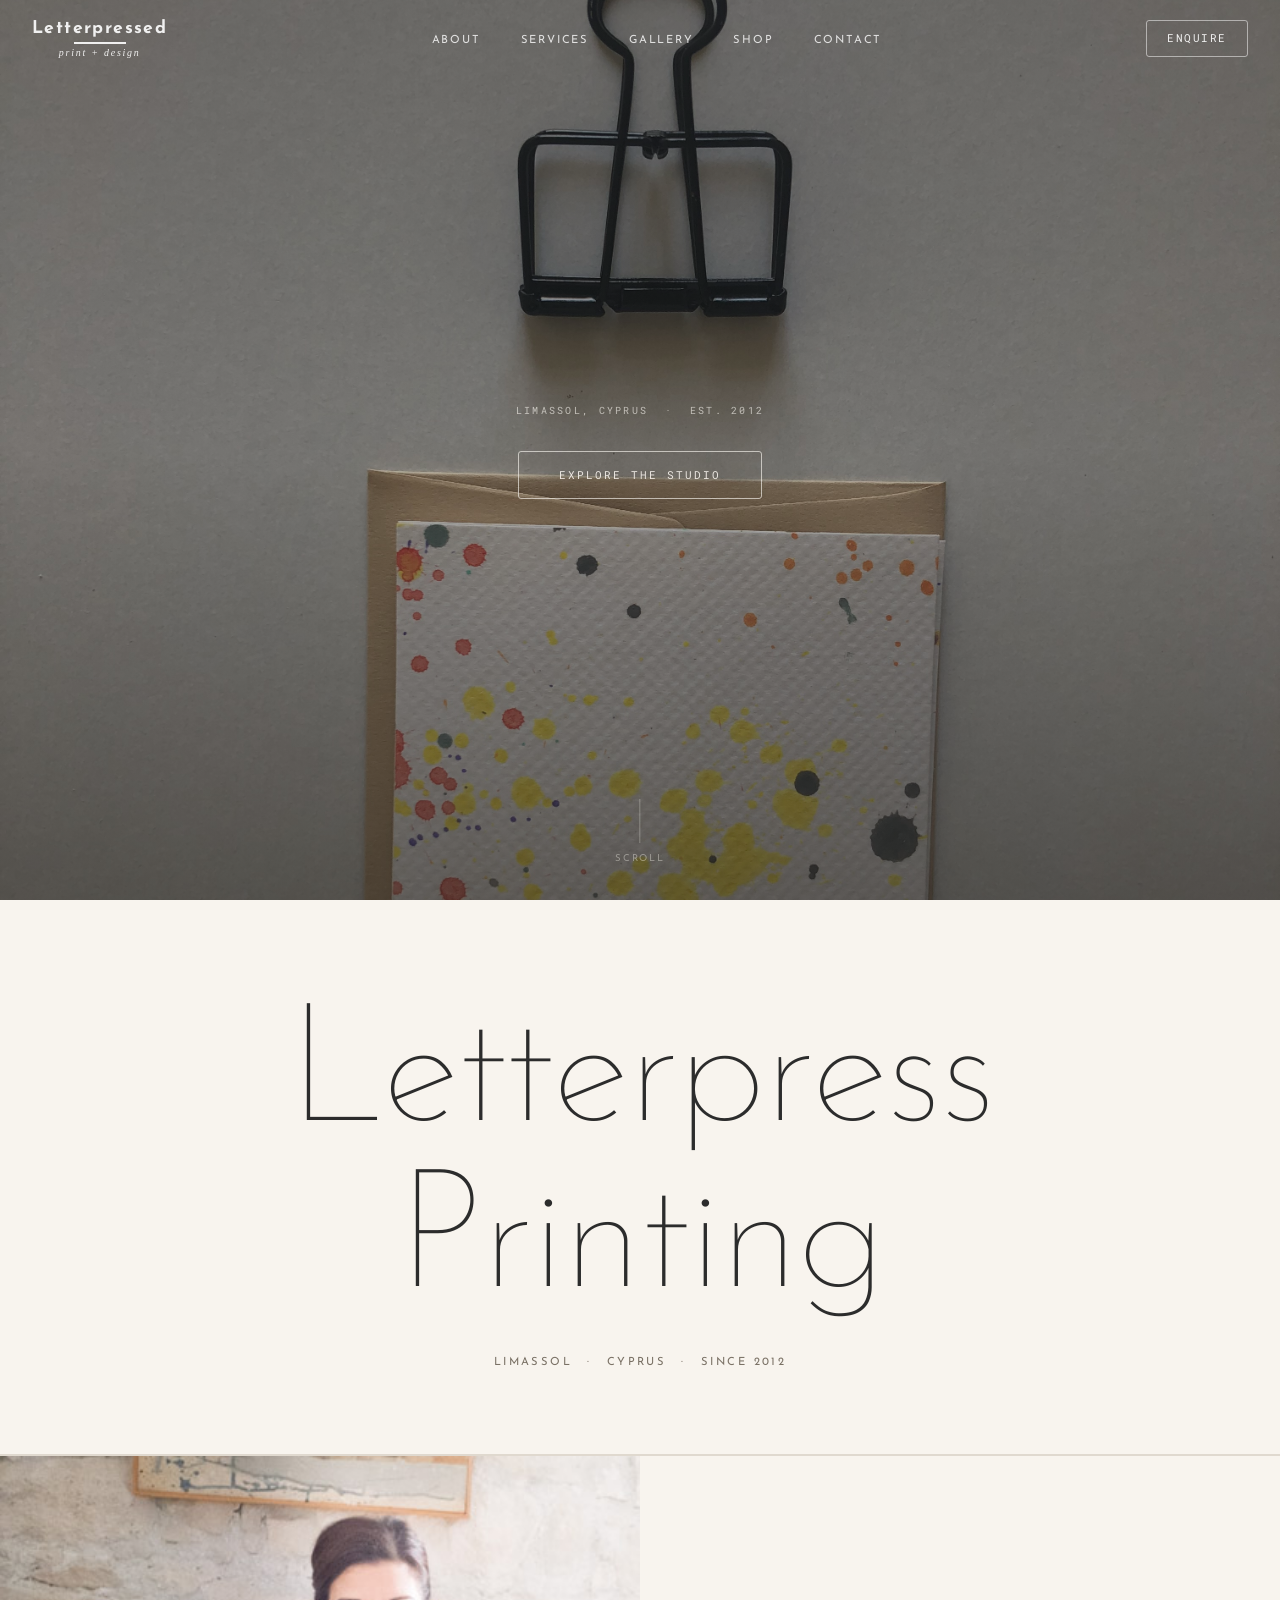
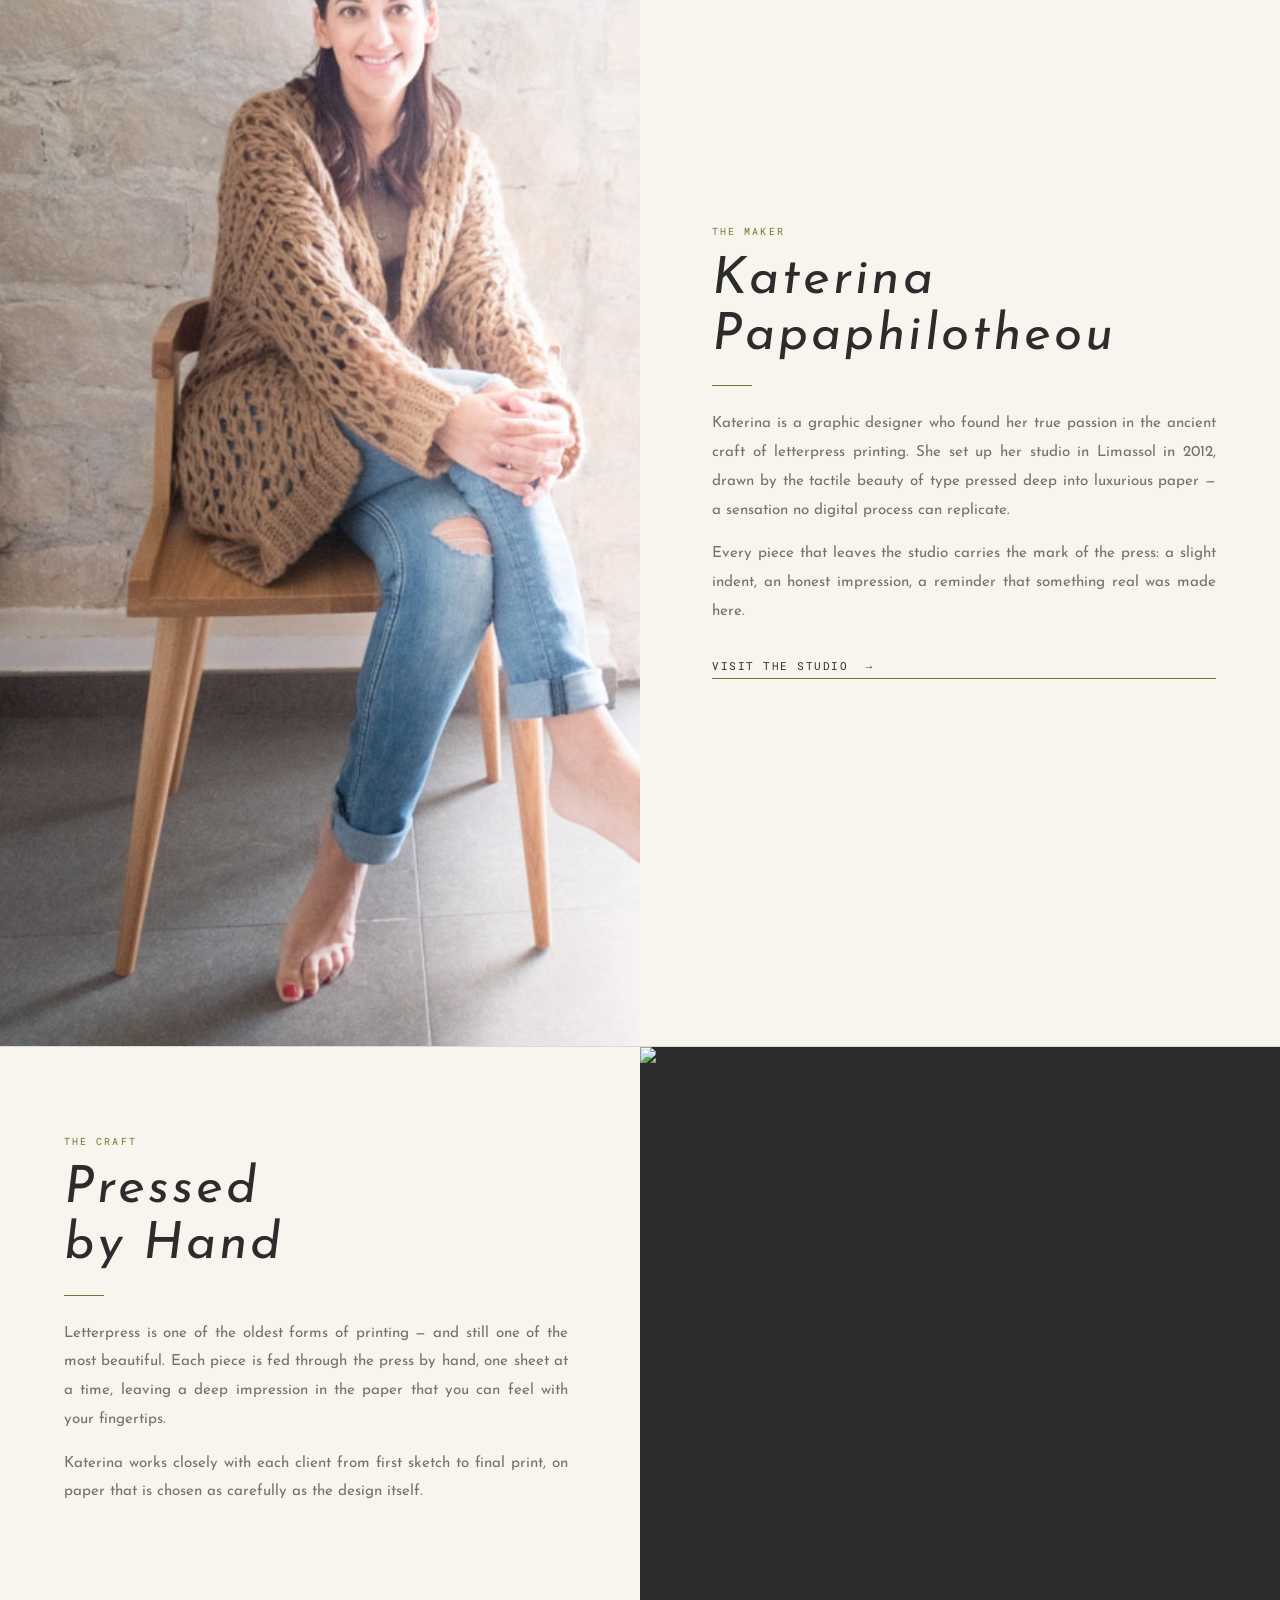
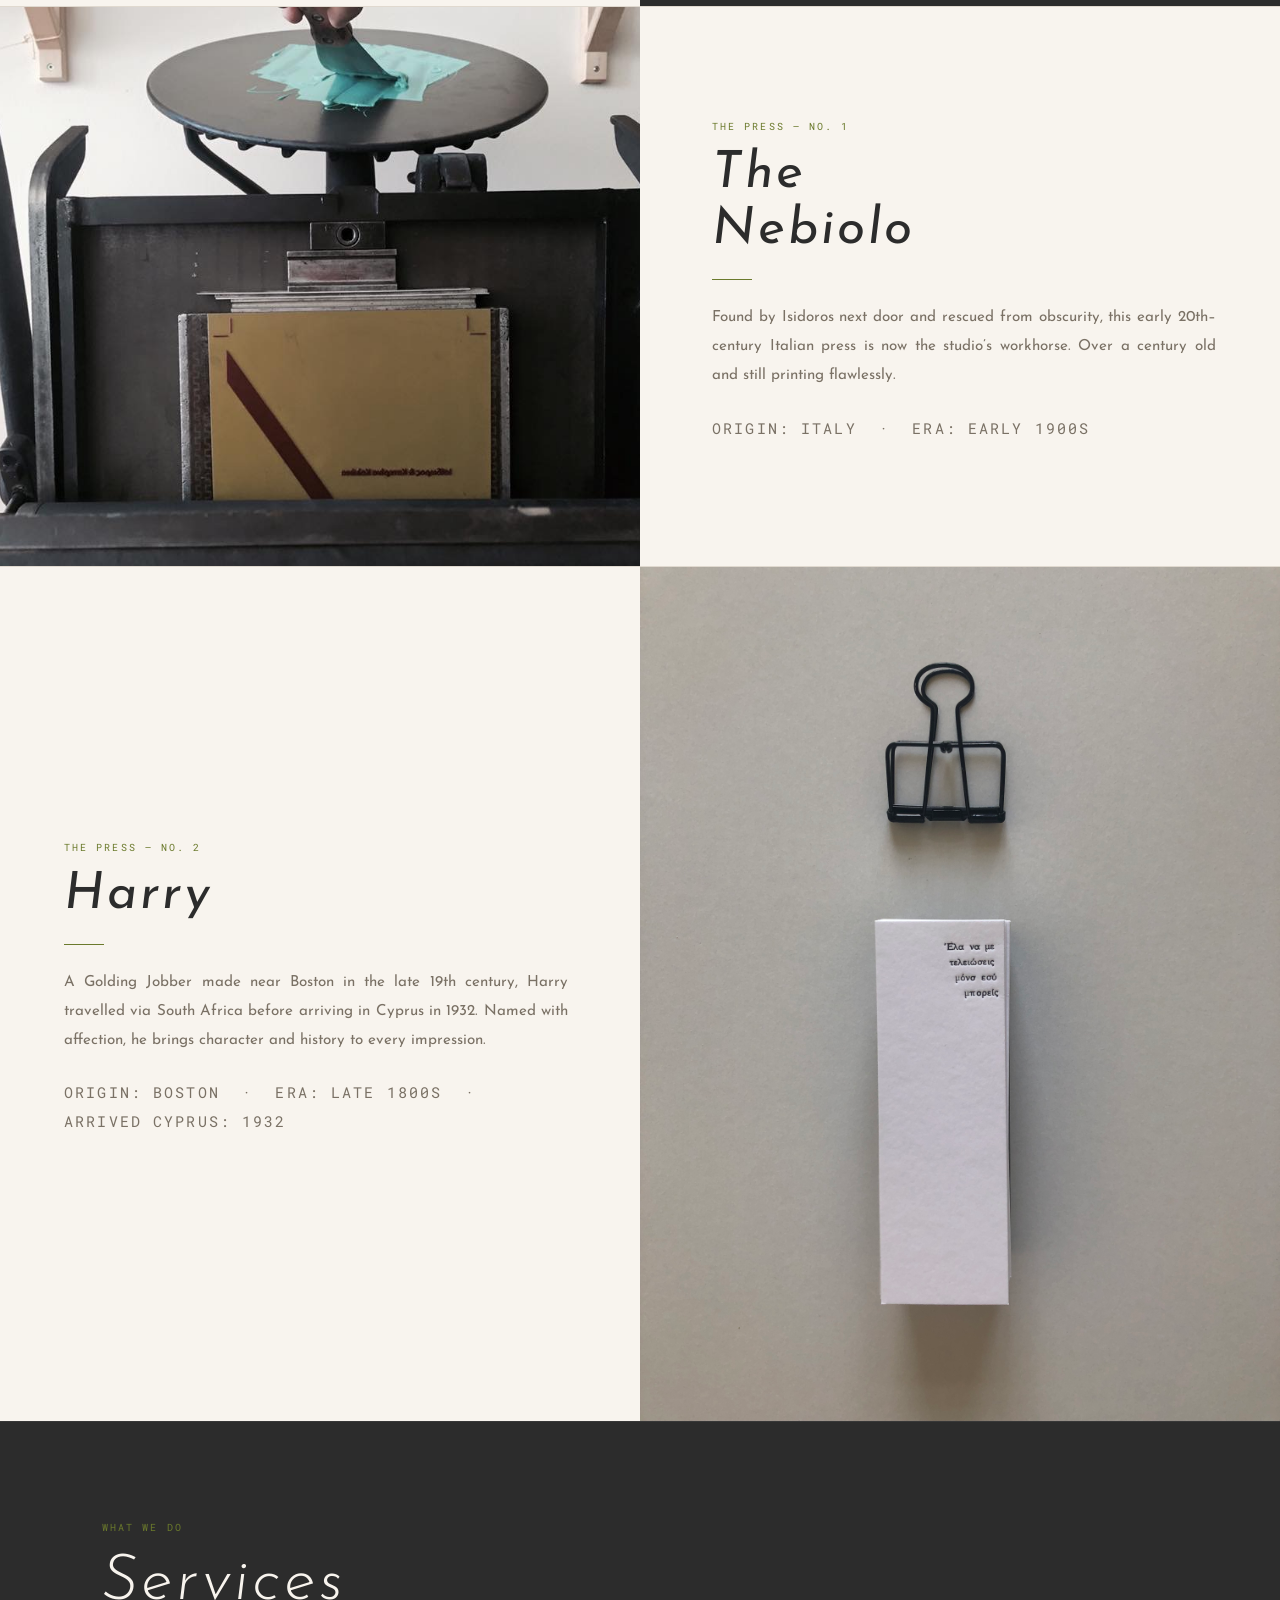
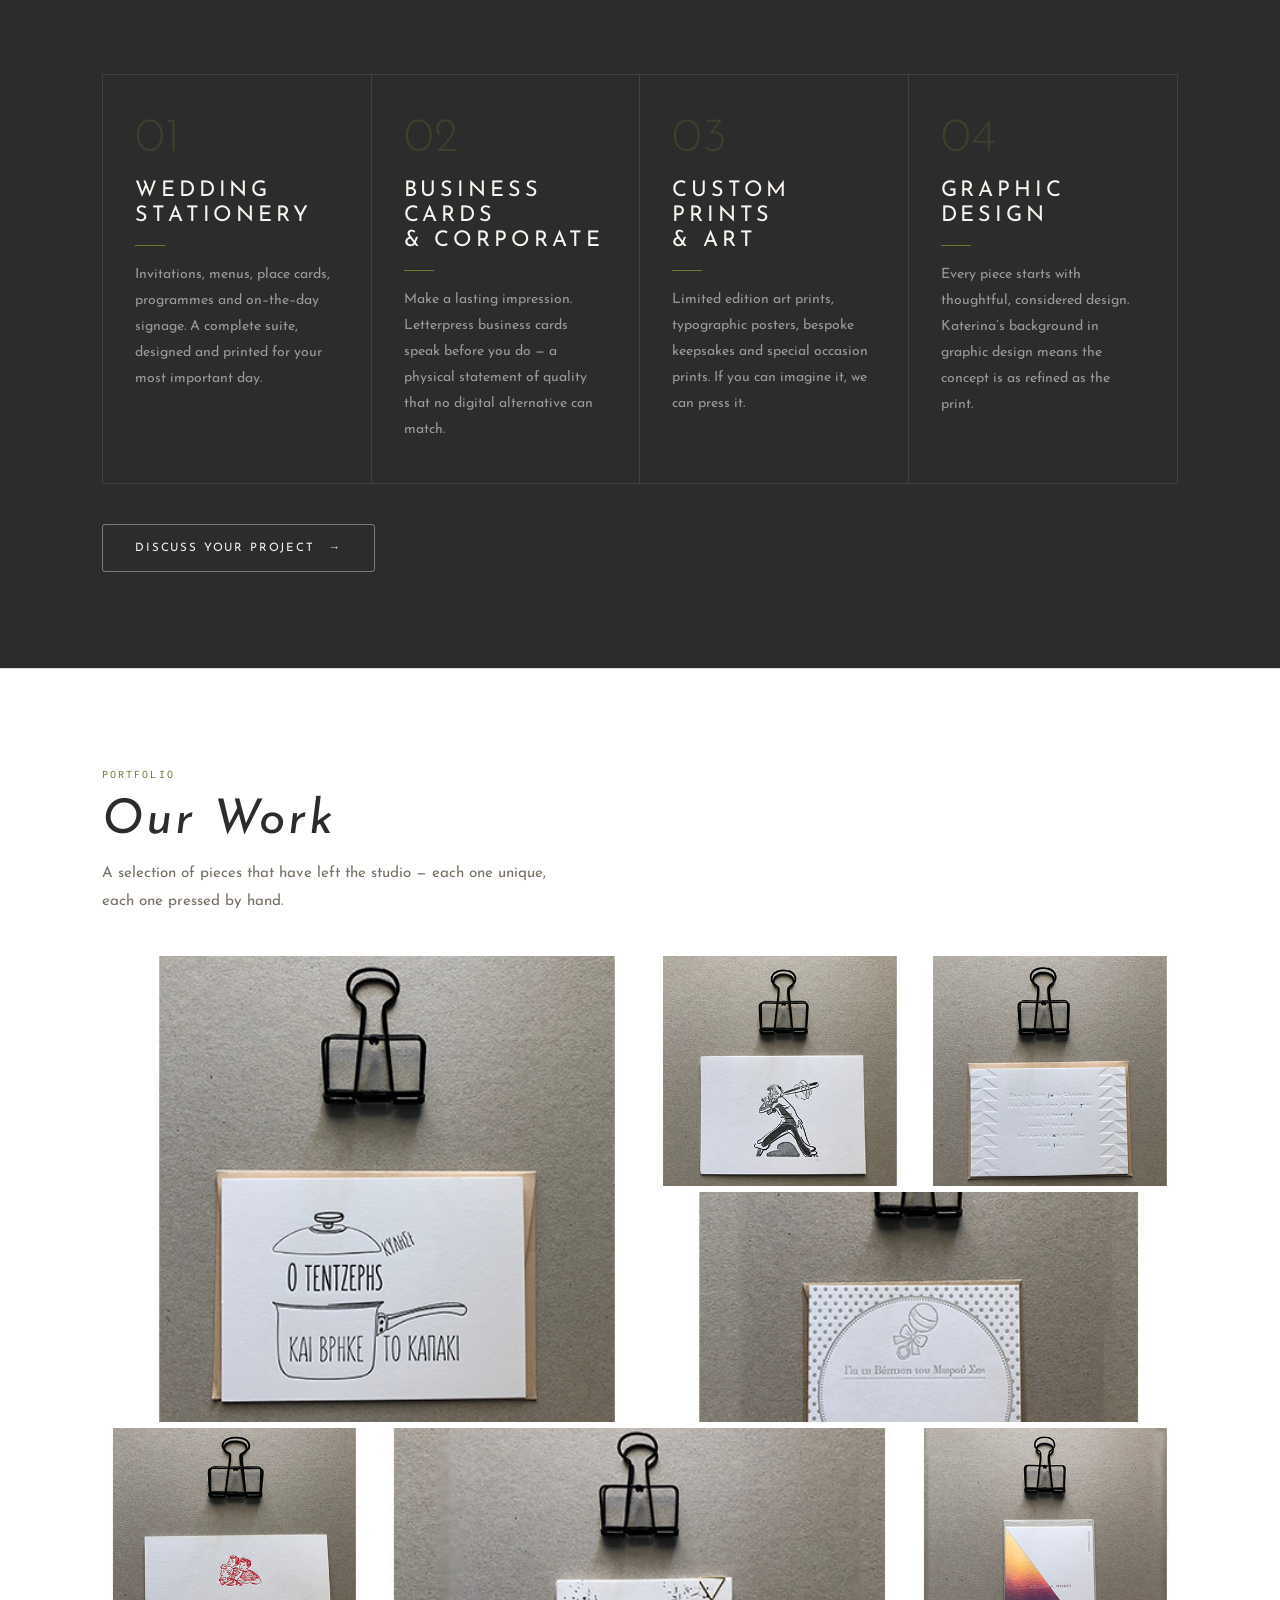
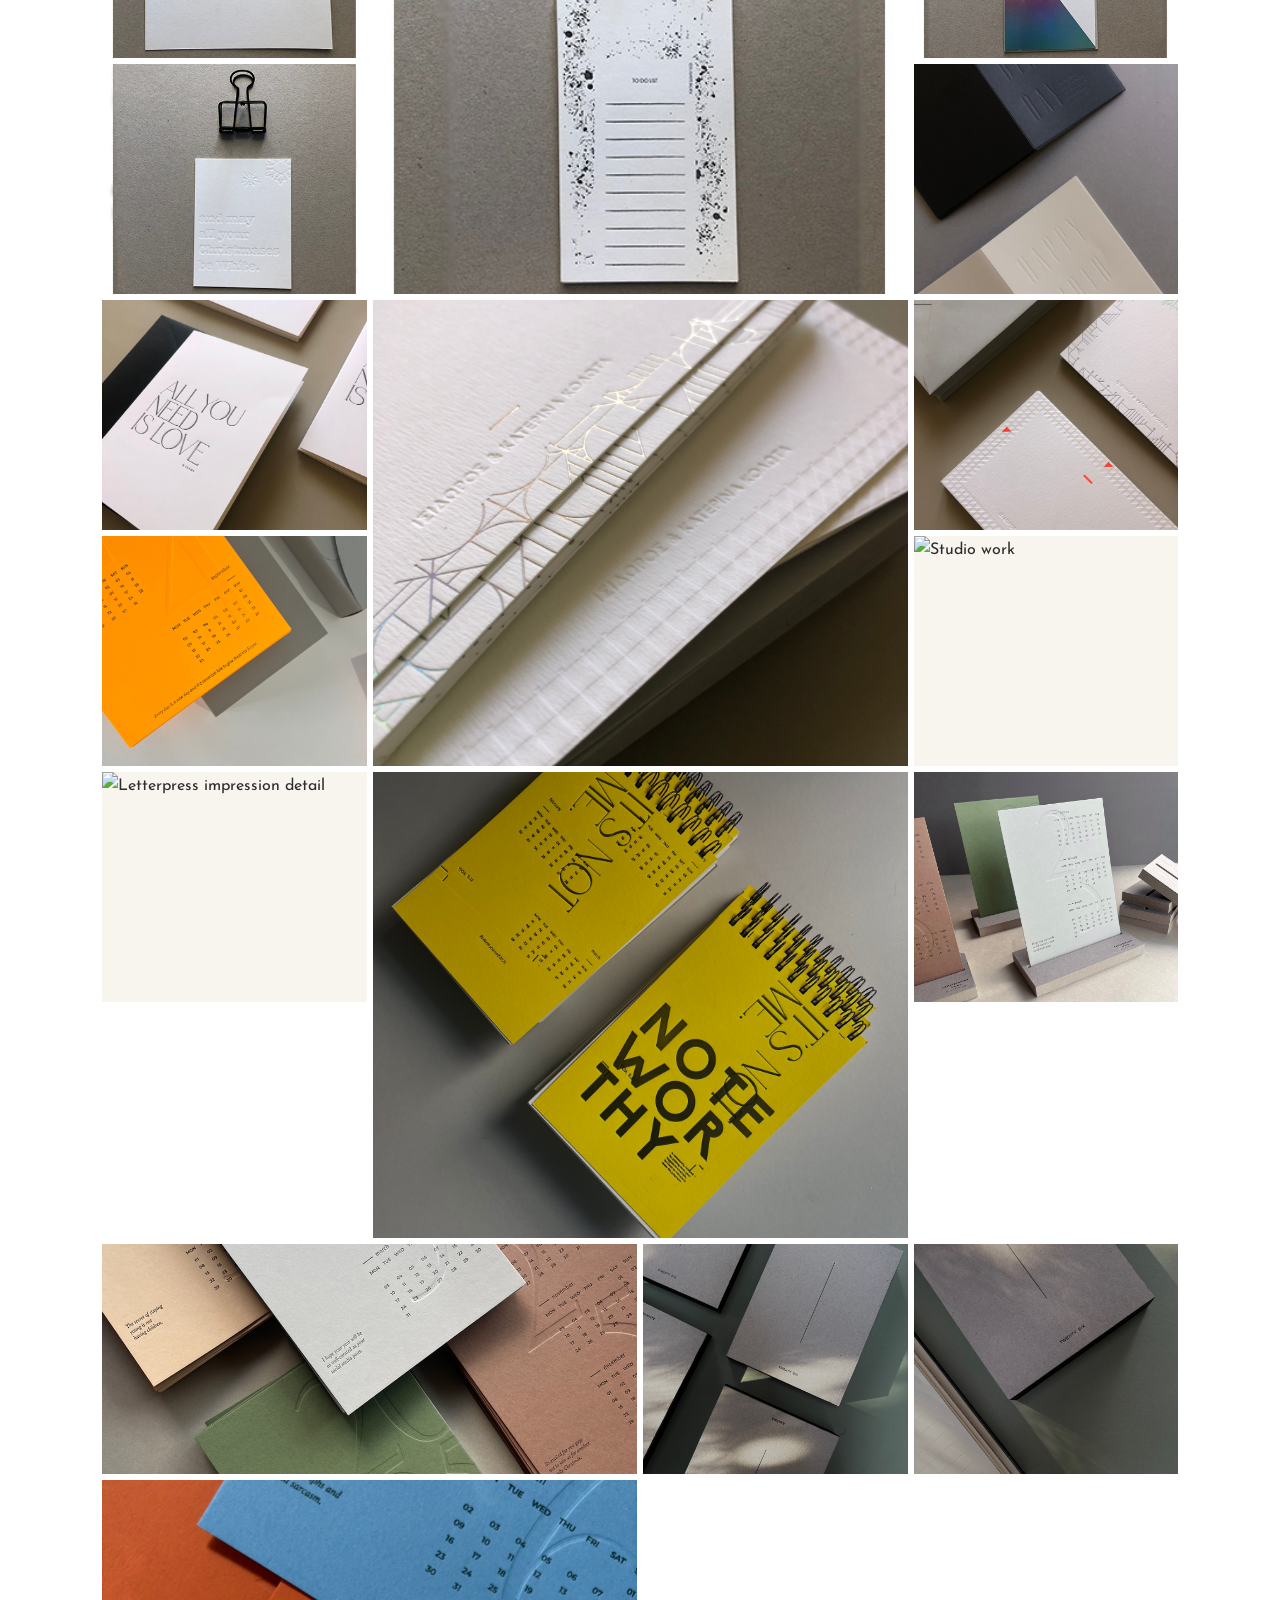
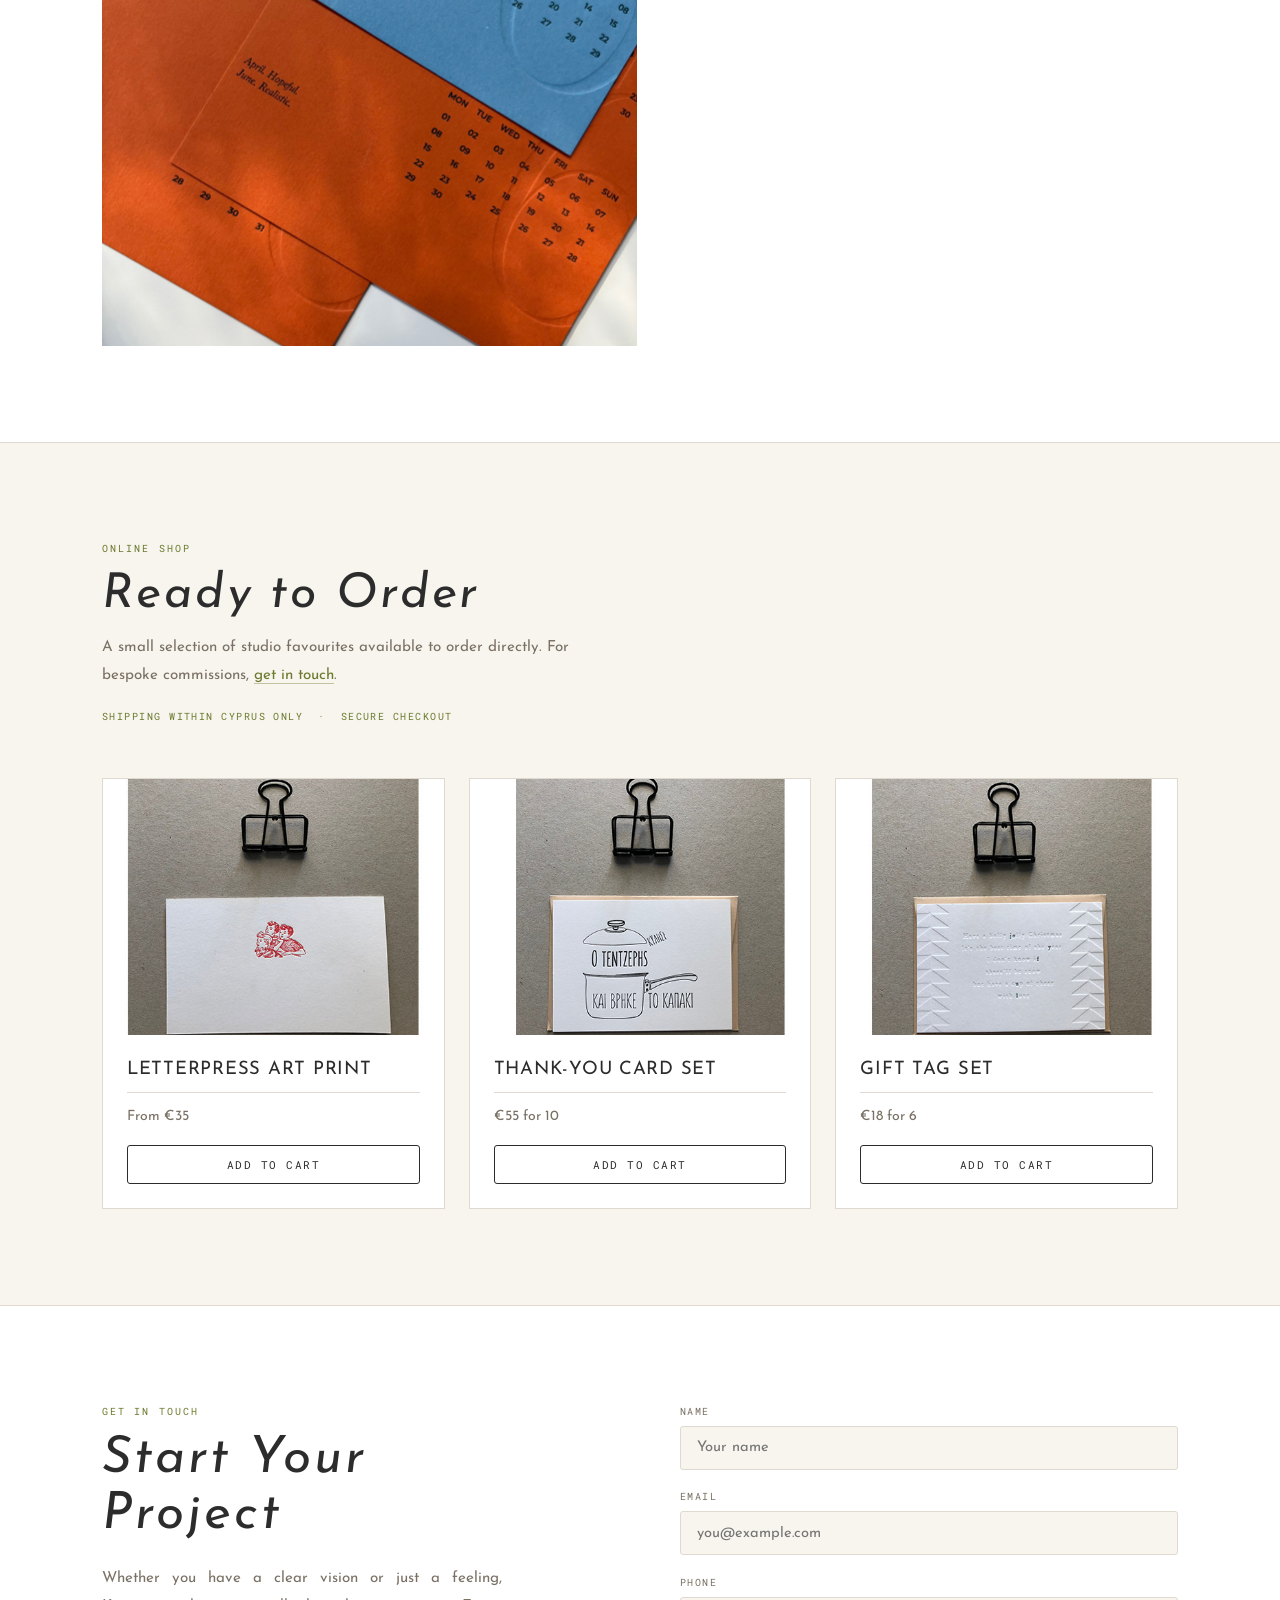
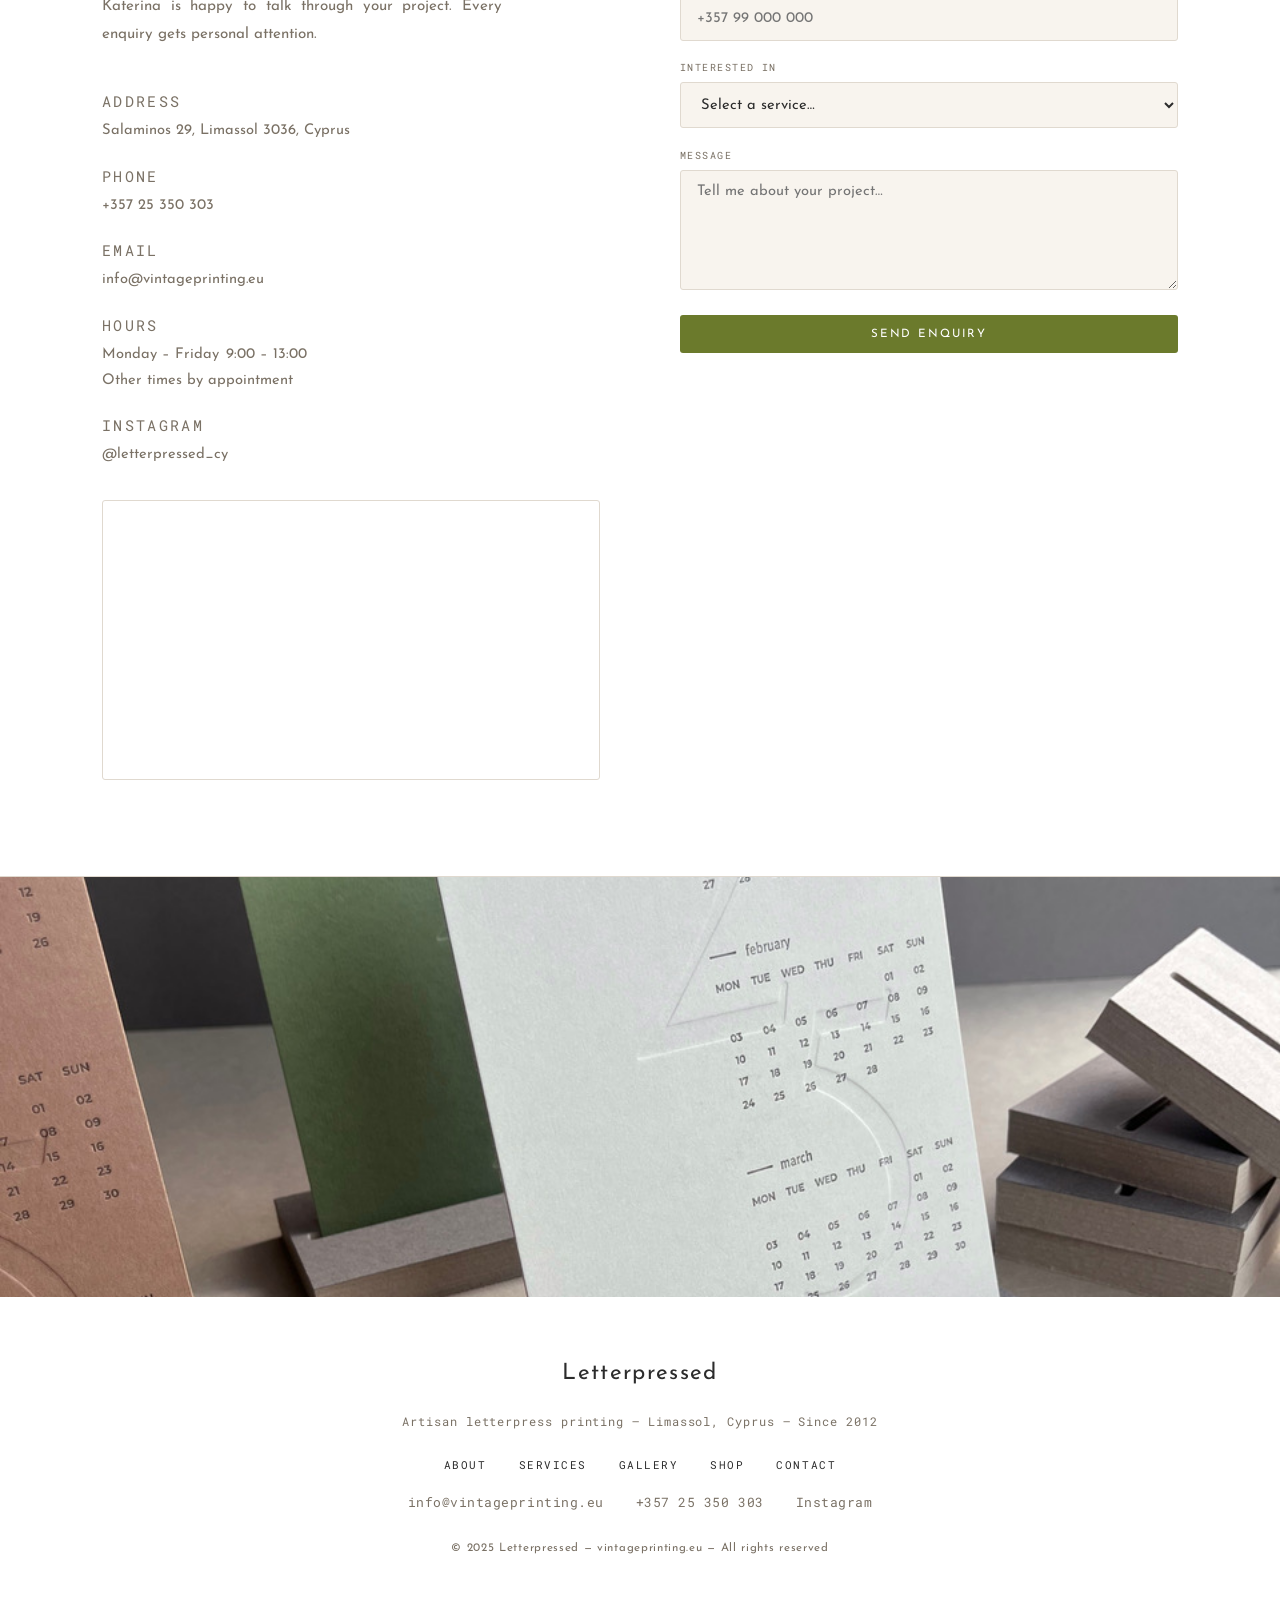
==== commit e323aad0: "Add Sveltia CMS + data JSON files + content loader - admin/index.html: Sveltia CMS entry point - adm" ====
--- a/index.html
+++ b/index.html
@@ -3,7 +3,7 @@
 <head>
   <meta charset="UTF-8">
   <meta name="viewport" content="width=device-width, initial-scale=1.0">
-  <meta name="description" content="Letterpressed � Katerina's boutique letterpress printing studio in Limassol, Cyprus. Luxury wedding stationery, business cards and custom prints crafted on century-old presses.">
+  <meta name="description" content="Letterpressed Ñ Katerina's boutique letterpress printing studio in Limassol, Cyprus. Luxury wedding stationery, business cards and custom prints crafted on century-old presses.">
   <meta name="keywords" content="letterpress printing Cyprus, wedding invitations Limassol, luxury stationery Cyprus, business cards letterpress">
   <meta property="og:title" content="Letterpressed | Letterpress Printing Studio, Limassol Cyprus">
   <meta property="og:description" content="Boutique letterpress studio in Limassol. Luxury wedding stationery, bespoke invitations and artisan printing since 2012.">
@@ -49,7 +49,7 @@
 </div>
 
 <!-- =====================================================
-     HERO  �  Full-bleed video. Drop video file into
+     HERO  Ñ  Full-bleed video. Drop video file into
               images/hero-video.mp4 when ready.
               poster="images/hero-press.jpg" shows
               in the meantime.
@@ -70,7 +70,7 @@
 
   <div class="hero__overlay"></div>
 
-  <!-- Minimal centred CTA � like fjoravenue -->
+  <!-- Minimal centred CTA Ñ like fjoravenue -->
   <div class="hero__center">
     <span class="hero__location">Limassol, Cyprus &ensp;&middot;&ensp; Est. 2012</span>
     <a href="#services" class="hero__cta">Explore the Studio</a>
@@ -98,24 +98,24 @@
 </section>
 
 <!-- =====================================================
-     ABOUT  �  Editorial split-panel rows (fjoravenue style)
+     ABOUT  Ñ  Editorial split-panel rows (fjoravenue style)
                Each row: image one side, text the other.
-               Images are placeholders � swap src when ready.
+               Images are placeholders Ñ swap src when ready.
      ===================================================== -->
 <section class="editorial" id="about">
 
-  <!-- Row 1: Studio story � image left, text right -->
+  <!-- Row 1: Studio story Ñ image left, text right -->
   <div class="ed-row">
     <div class="ed-row__image">
-      <img src="images/katerina.jpg" alt="Katerina Papaphilotheou in the studio � placeholder" loading="lazy">
+      <img src="images/katerina.jpg" alt="Katerina Papaphilotheou in the studio Ñ placeholder" loading="lazy">
       <!-- PLACEHOLDER: Replace with studio atmosphere shot or portrait -->
     </div>
     <div class="ed-row__content">
       <span class="ed-label">The Maker</span>
       <h2 class="ed-title">Katerina<br>Papaphilotheou</h2>
       <div class="ed-divider"></div>
-      <p>Katerina is a graphic designer who found her true passion in the ancient craft of letterpress printing. She set up her studio in Limassol in 2012, drawn by the tactile beauty of type pressed deep into luxurious paper &mdash; a sensation no digital process can replicate.</p>
-      <p>Every piece that leaves the studio carries the mark of the press: a slight indent, an honest impression, a reminder that something real was made here.</p>
+      <p id="cms-about-para1">Katerina is a graphic designer who found her true passion in the ancient craft of letterpress printing. She set up her studio in Limassol in 2012, drawn by the tactile beauty of type pressed deep into luxurious paper &mdash; a sensation no digital process can replicate.</p>
+      <p id="cms-about-para2">Every piece that leaves the studio carries the mark of the press: a slight indent, an honest impression, a reminder that something real was made here.</p>
       <a href="#contact" class="ed-link">Visit the Studio &ensp;&rarr;</a>
     </div>
   </div>
@@ -123,7 +123,7 @@
   <!-- Row 2: text left, image right (reversed) -->
   <div class="ed-row ed-row--reverse">
     <div class="ed-row__image">
-      <img src="images/hero-wedding.jpg" alt="Letterpress work in progress � placeholder" loading="lazy">
+      <img src="images/hero-wedding.jpg" alt="Letterpress work in progress Ñ placeholder" loading="lazy">
       <!-- PLACEHOLDER: Replace with close-up of press printing / ink / paper -->
     </div>
     <div class="ed-row__content">
@@ -135,10 +135,10 @@
     </div>
   </div>
 
-  <!-- Row 3: The Nebiolo � image left, text right -->
+  <!-- Row 3: The Nebiolo Ñ image left, text right -->
   <div class="ed-row">
     <div class="ed-row__image">
-      <img src="images/press-nebiolo.jpg" alt="The Nebiolo press � early 1900s Italian letterpress" loading="lazy">
+      <img src="images/press-nebiolo.jpg" alt="The Nebiolo press Ñ early 1900s Italian letterpress" loading="lazy">
       <!-- PLACEHOLDER: Replace with your best Nebiolo press photo -->
     </div>
     <div class="ed-row__content">
@@ -150,10 +150,10 @@
     </div>
   </div>
 
-  <!-- Row 4: Harry � text left, image right -->
+  <!-- Row 4: Harry Ñ text left, image right -->
   <div class="ed-row ed-row--reverse">
     <div class="ed-row__image">
-      <img src="images/press-harry.jpg" alt="Harry � Golding Jobber letterpress" loading="lazy">
+      <img src="images/press-harry.jpg" alt="Harry Ñ Golding Jobber letterpress" loading="lazy">
       <!-- PLACEHOLDER: Replace with your best Harry press photo -->
     </div>
     <div class="ed-row__content">
@@ -347,28 +347,28 @@
       <div class="contact__left">
         <span class="eyebrow">Get in Touch</span>
         <h2 class="contact__title">Start Your<br>Project</h2>
-        <p class="contact__lead">Whether you have a clear vision or just a feeling, Katerina is happy to talk through your project. Every enquiry gets personal attention.</p>
+        <p id="cms-contact-lead" class="contact__lead">Whether you have a clear vision or just a feeling, Katerina is happy to talk through your project. Every enquiry gets personal attention.</p>
 
         <div class="contact__details">
           <div class="contact__detail">
             <span class="contact__detail-label">Address</span>
-            <span>Salaminos 29, Limassol 3036, Cyprus</span>
+            <span id="cms-address">Salaminos 29, Limassol 3036, Cyprus</span>
           </div>
           <div class="contact__detail">
             <span class="contact__detail-label">Phone</span>
-            <a href="tel:+35725350303">+357 25 350 303</a>
+            <a id="cms-phone" href="tel:+35725350303">+357 25 350 303</a>
           </div>
           <div class="contact__detail">
             <span class="contact__detail-label">Email</span>
-            <a href="mailto:info@vintageprinting.eu">info@vintageprinting.eu</a>
+            <a id="cms-email" href="mailto:info@vintageprinting.eu">info@vintageprinting.eu</a>
           </div>
           <div class="contact__detail">
             <span class="contact__detail-label">Hours</span>
-            <span>Monday &ndash; Friday&ensp;9:00 &ndash; 13:00<br>Other times by appointment</span>
+            <span id="cms-hours">Monday &ndash; Friday&ensp;9:00 &ndash; 13:00<br>Other times by appointment</span>
           </div>
           <div class="contact__detail">
             <span class="contact__detail-label">Instagram</span>
-            <a href="https://instagram.com/letterpressed_cy" target="_blank" rel="noopener">@letterpressed_cy</a>
+            <a id="cms-instagram" href="https://instagram.com/letterpressed_cy" target="_blank" rel="noopener">@letterpressed_cy</a>
           </div>
         </div>
 
@@ -421,7 +421,7 @@
 </section>
 
 <!-- =====================================================
-     FOOTER  �  Minimal centred style (papira.ro)
+     FOOTER  Ñ  Minimal centred style (papira.ro)
      ===================================================== -->
 <footer class="footer">
   <div class="footer__top">
@@ -439,8 +439,8 @@
       <a href="#contact">Contact</a>
     </nav>
     <nav class="footer__nav footer__nav--secondary">
-      <a href="mailto:info@vintageprinting.eu">info@vintageprinting.eu</a>
-      <a href="tel:+35725350303">+357 25 350 303</a>
+      <a id="cms-email" href="mailto:info@vintageprinting.eu">info@vintageprinting.eu</a>
+      <a id="cms-phone" href="tel:+35725350303">+357 25 350 303</a>
       <a href="https://instagram.com/letterpressed_cy" target="_blank" rel="noopener">Instagram</a>
     </nav>
     <p class="footer__copy">&copy; 2025 Letterpressed &mdash; vintageprinting.eu &mdash; All rights reserved</p>
@@ -535,5 +535,51 @@
 });
 </script>
 
+
+<!-- CMS Content Loader: reads from /data/*.json edited via Sveltia CMS -->
+<script>
+(function() {
+  function set(id, val) {
+    var el = document.getElementById(id);
+    if (el && val !== undefined) el.innerHTML = val;
+  }
+  function setAttr(id, attr, val) {
+    var el = document.getElementById(id);
+    if (el && val !== undefined) el.setAttribute(attr, val);
+  }
+
+  // Contact data
+  fetch('/data/contact.json')
+    .then(function(r){ return r.json(); })
+    .then(function(d) {
+      set('cms-address', d.address);
+      if (d.phone) {
+        set('cms-phone', d.phone);
+        setAttr('cms-phone', 'href', 'tel:' + d.phone_link);
+      }
+      if (d.email) {
+        set('cms-email', d.email);
+        setAttr('cms-email', 'href', 'mailto:' + d.email);
+      }
+      if (d.hours) set('cms-hours', d.hours.replace(/
+/g, '<br>'));
+      if (d.instagram) {
+        set('cms-instagram', d.instagram);
+        setAttr('cms-instagram', 'href', d.instagram_url);
+      }
+    })
+    .catch(function(){});
+
+  // About data
+  fetch('/data/about.json')
+    .then(function(r){ return r.json(); })
+    .then(function(d) {
+      set('cms-about-para1', d.para1);
+      set('cms-about-para2', d.para2);
+      set('cms-contact-lead', d.contact_lead);
+    })
+    .catch(function(){});
+})();
+</script>
 </body>
 </html>
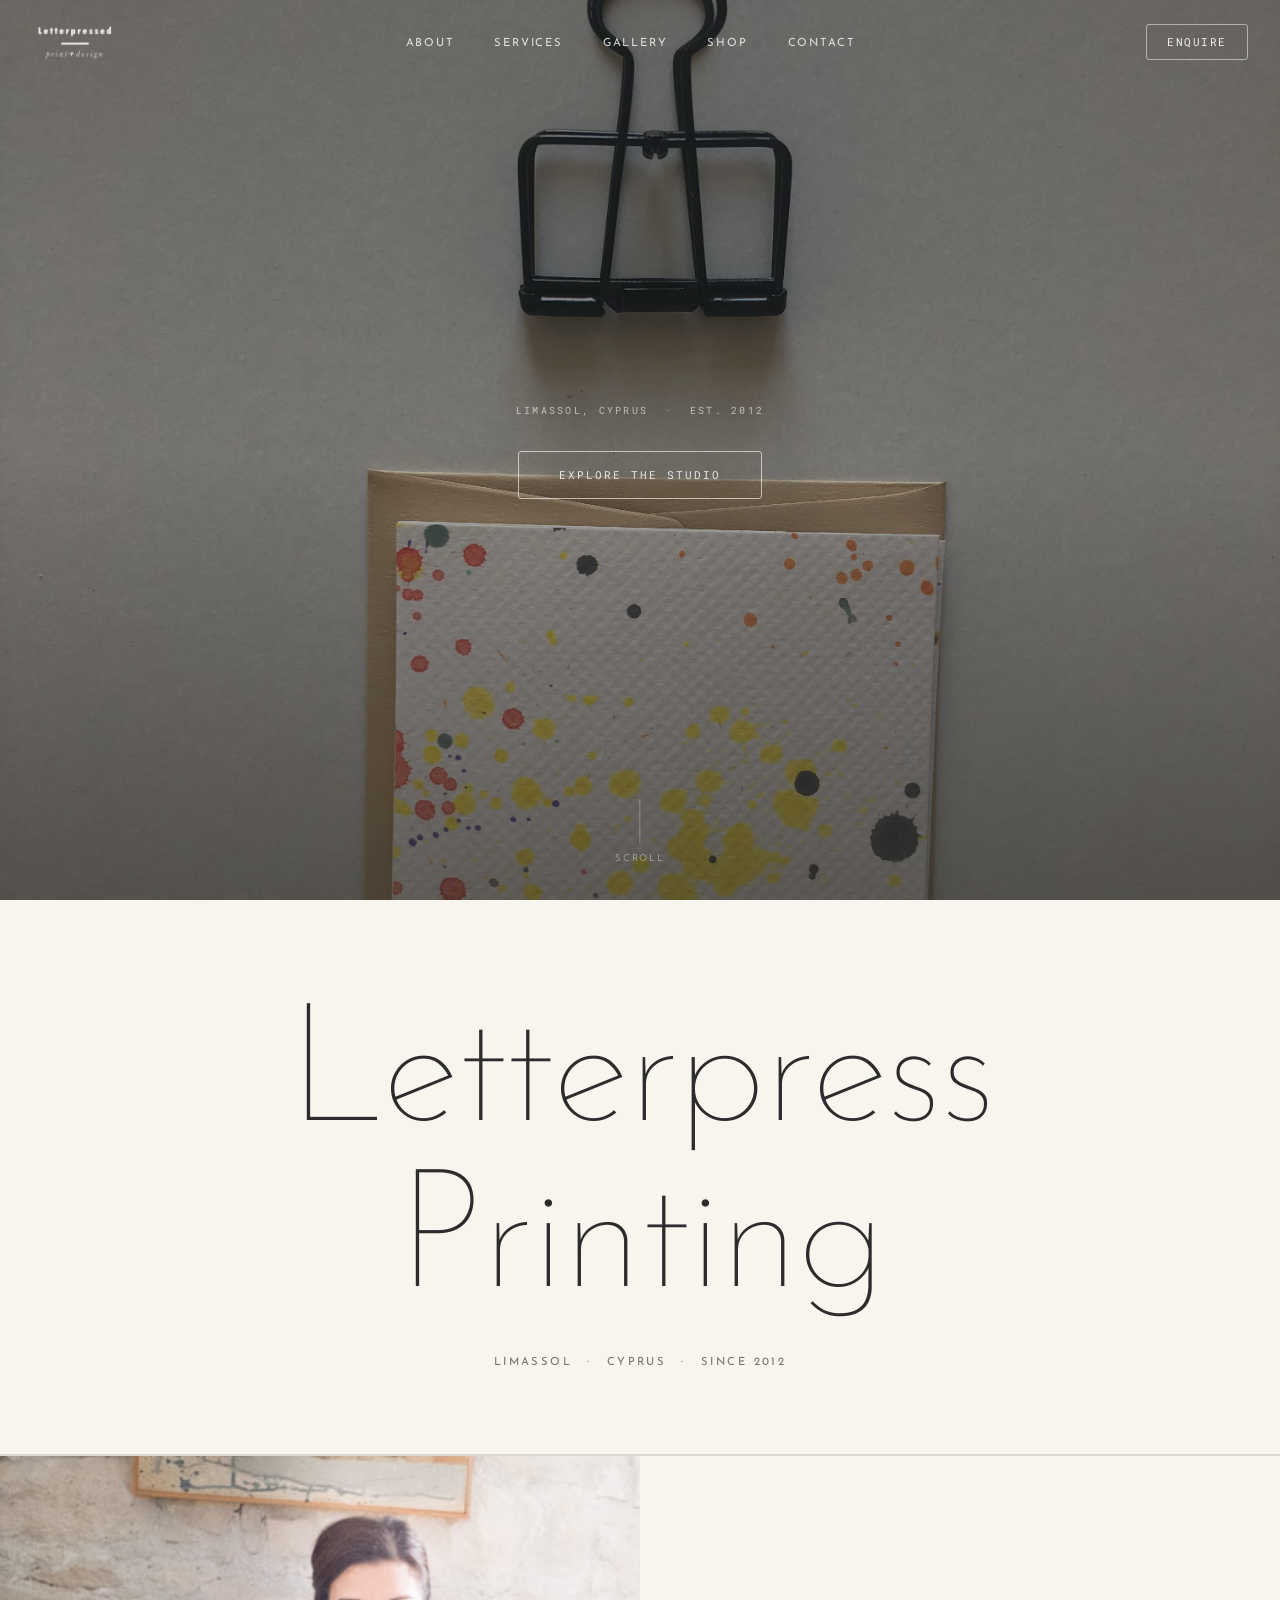
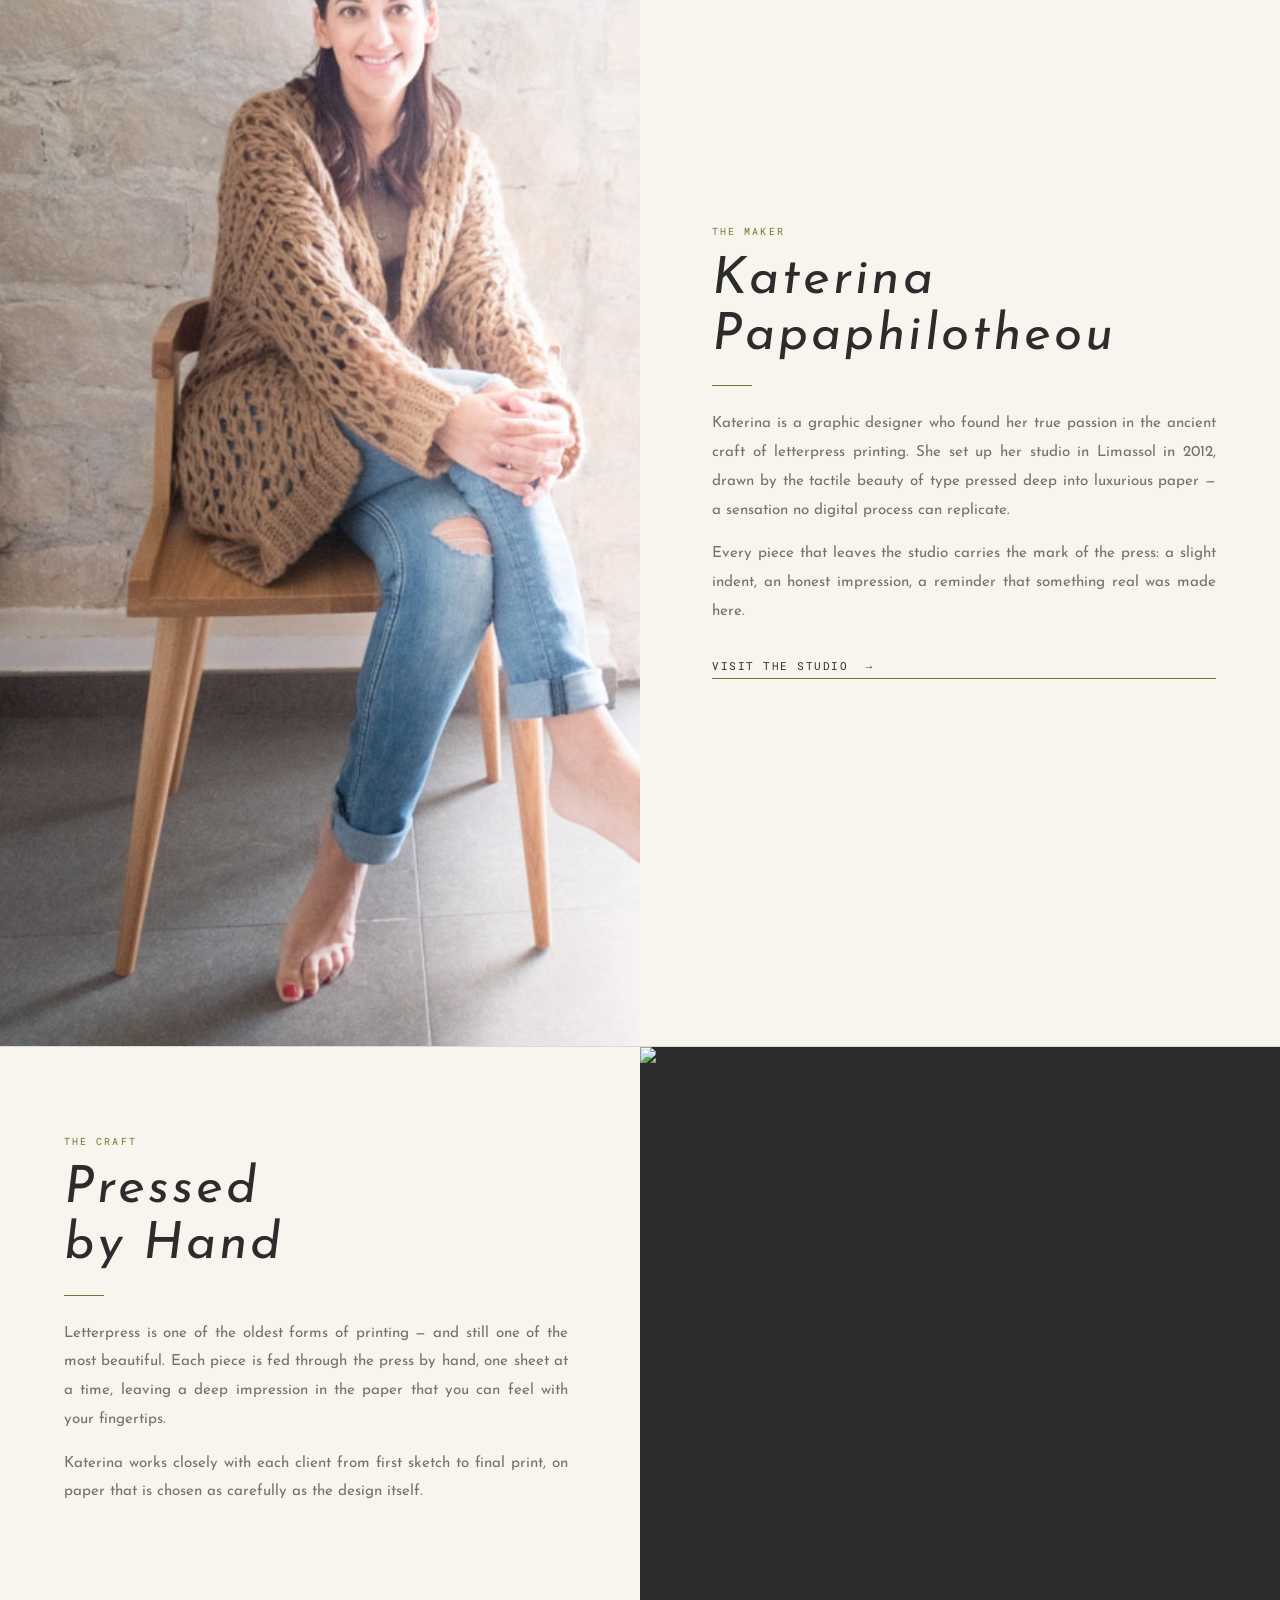
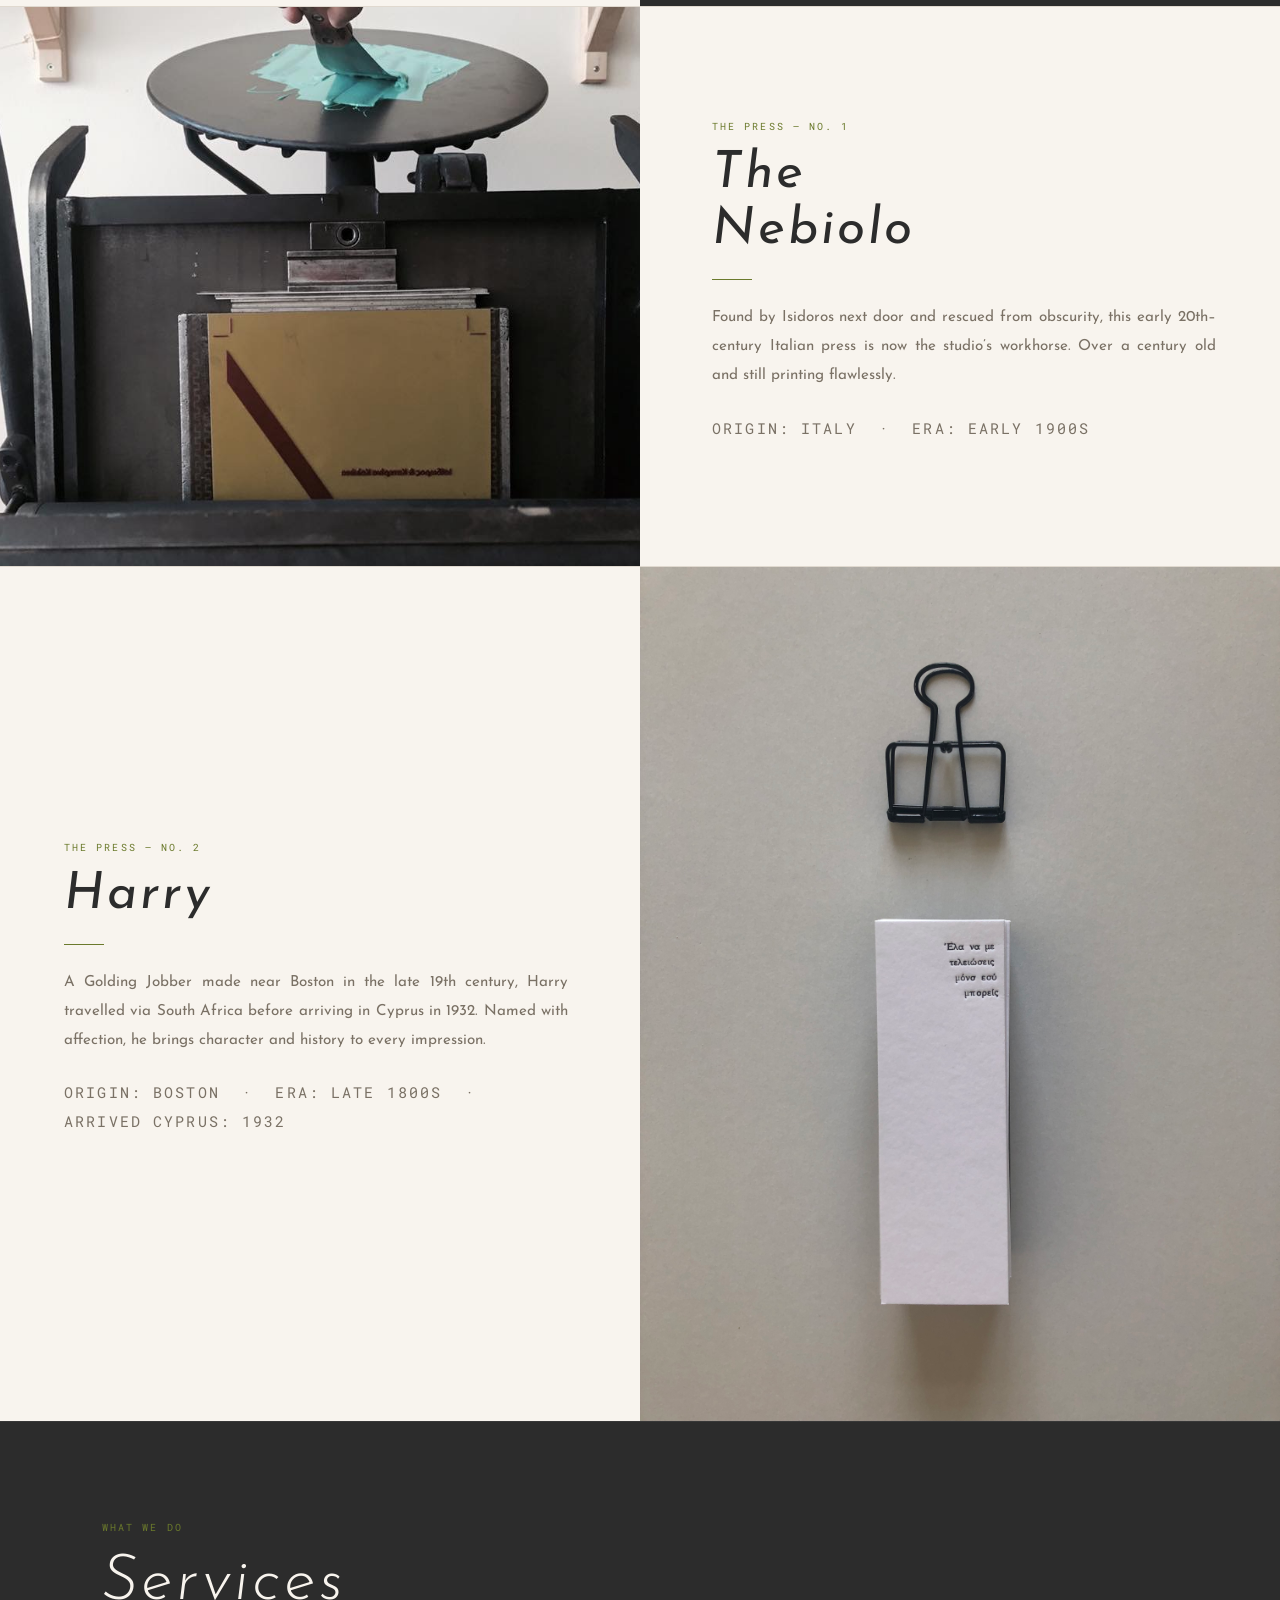
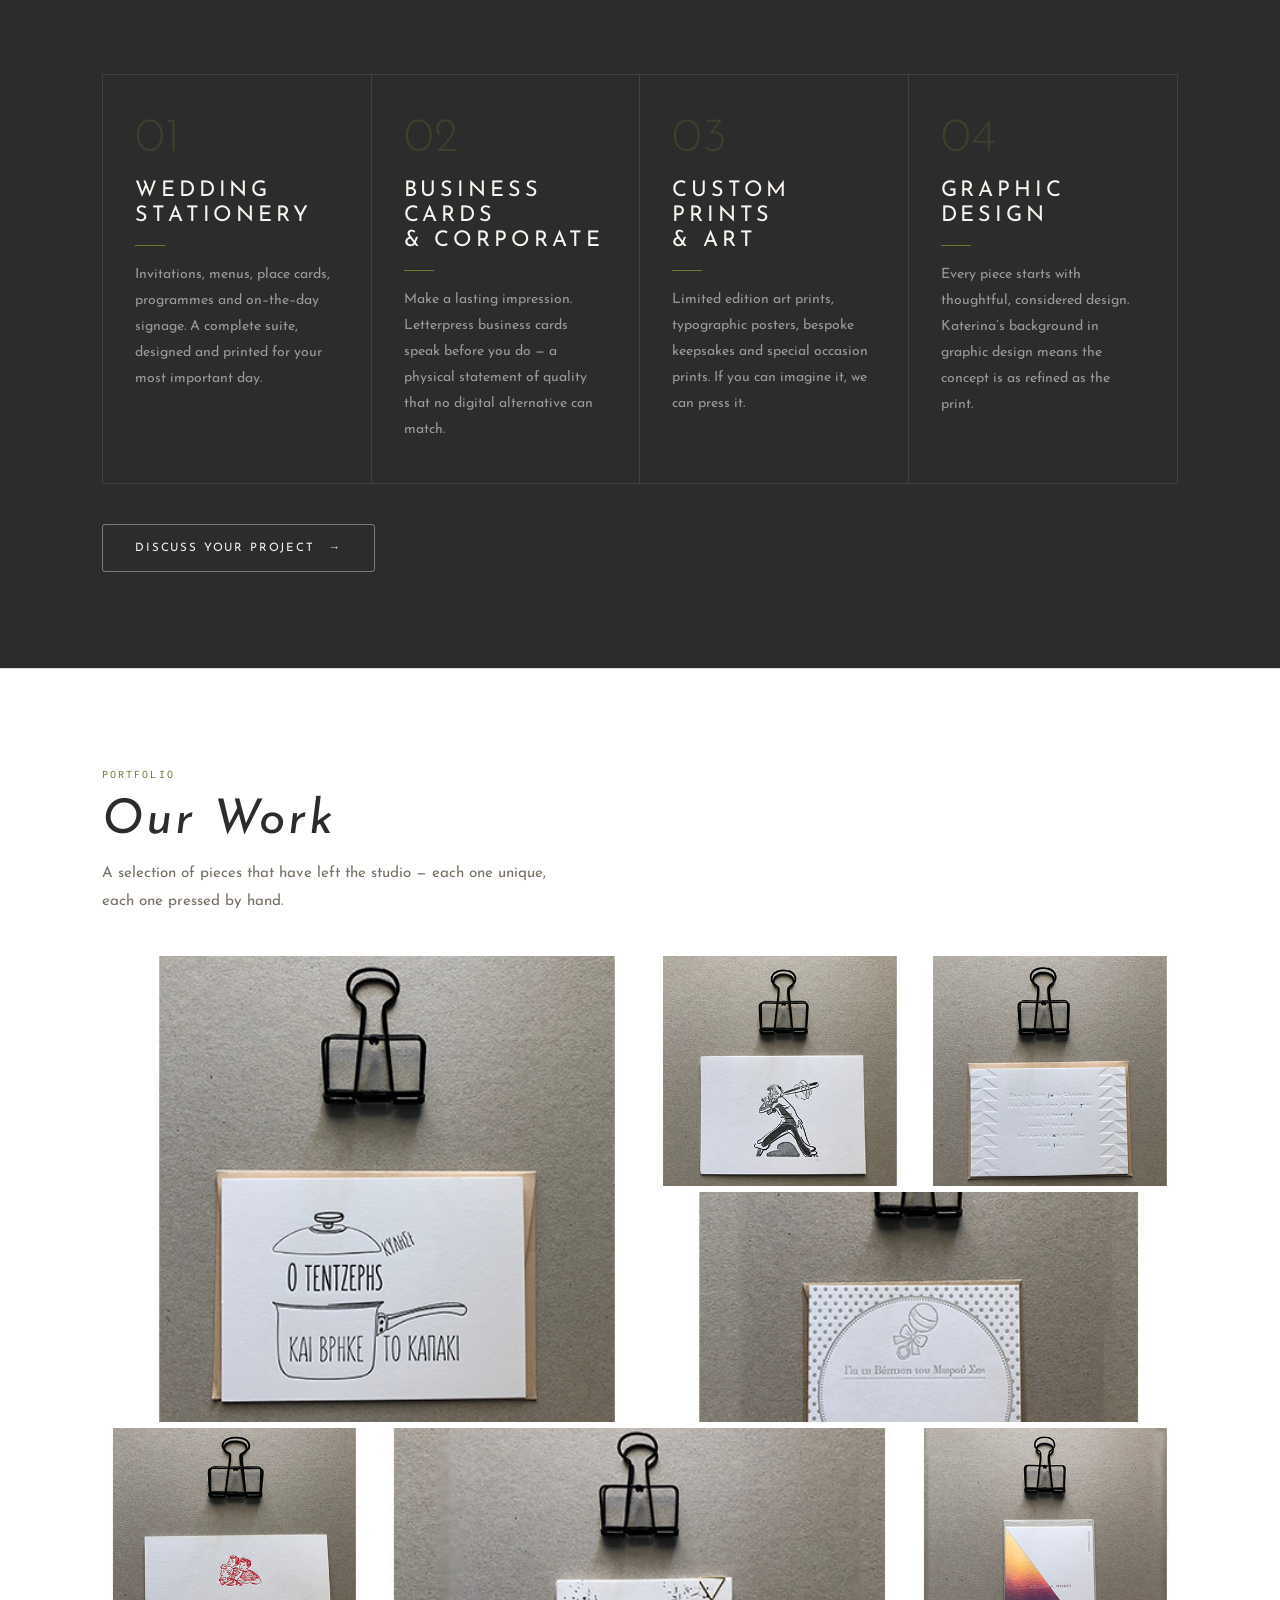
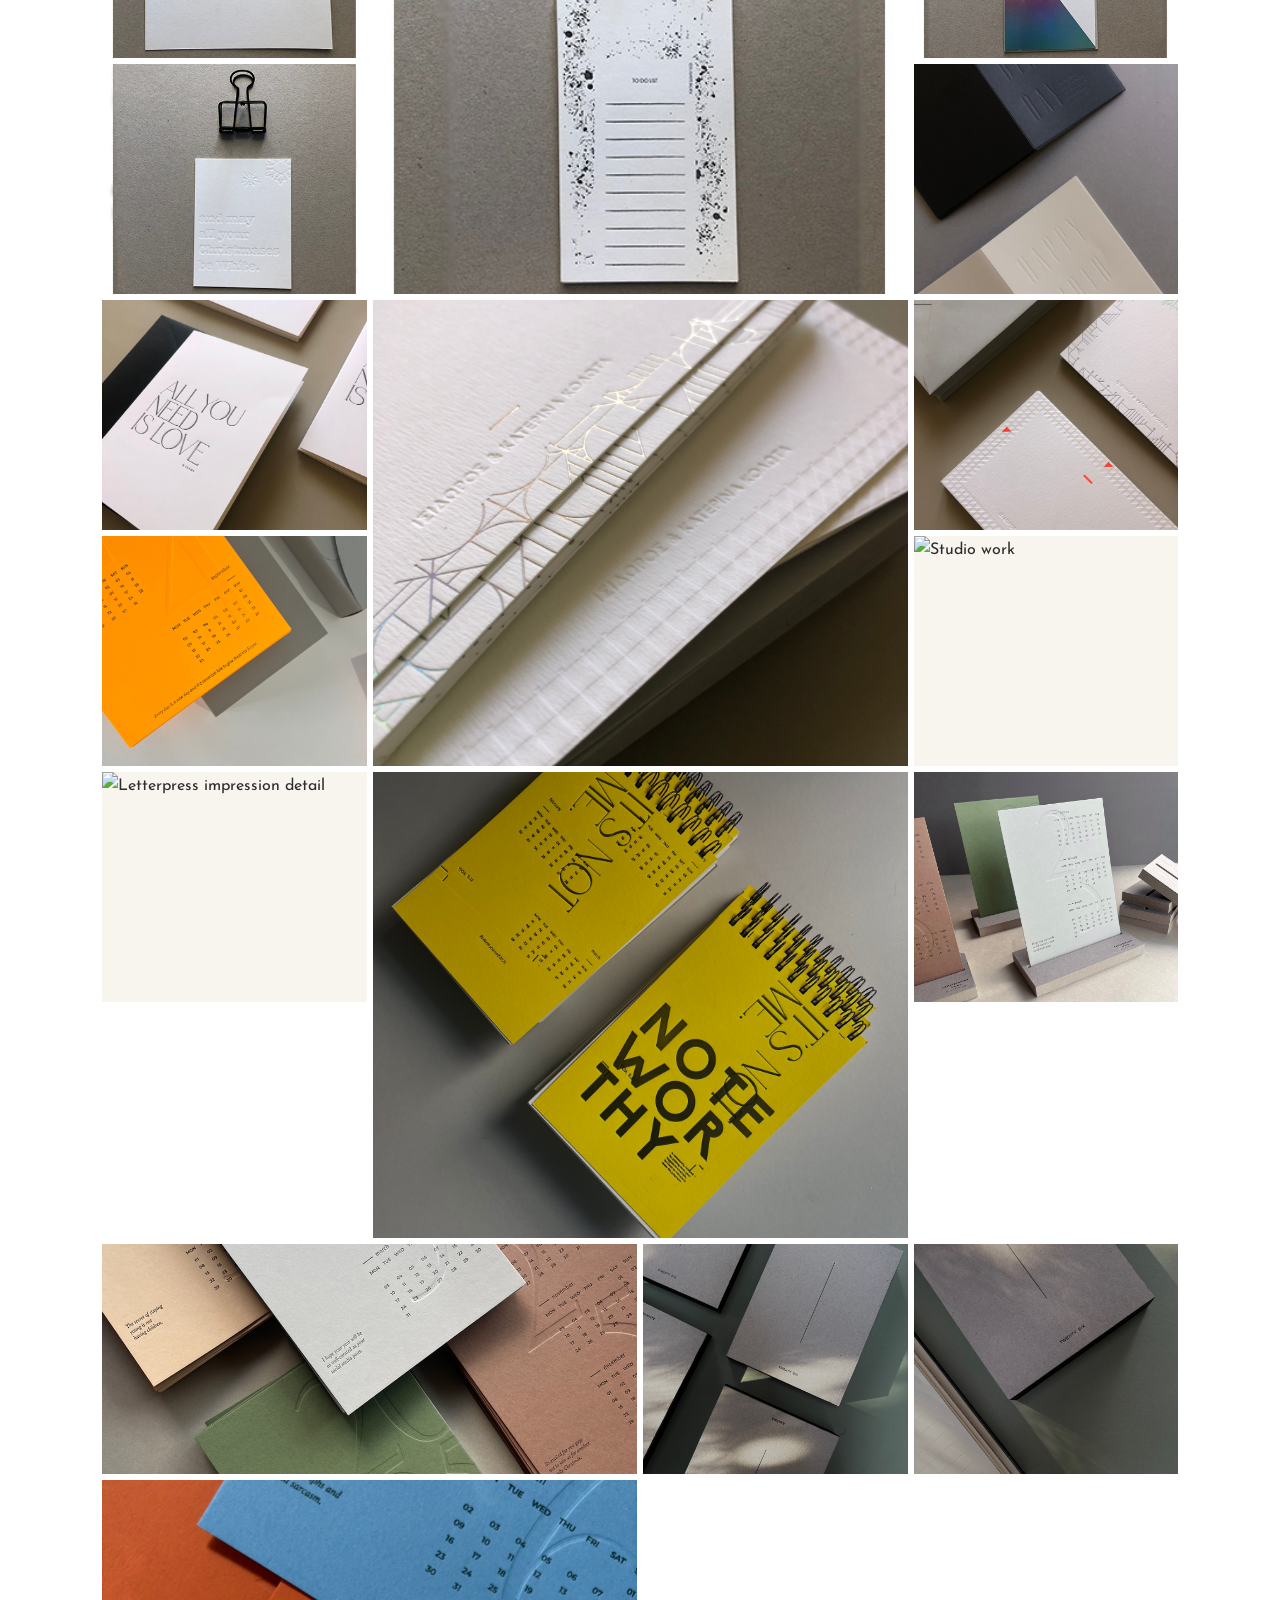
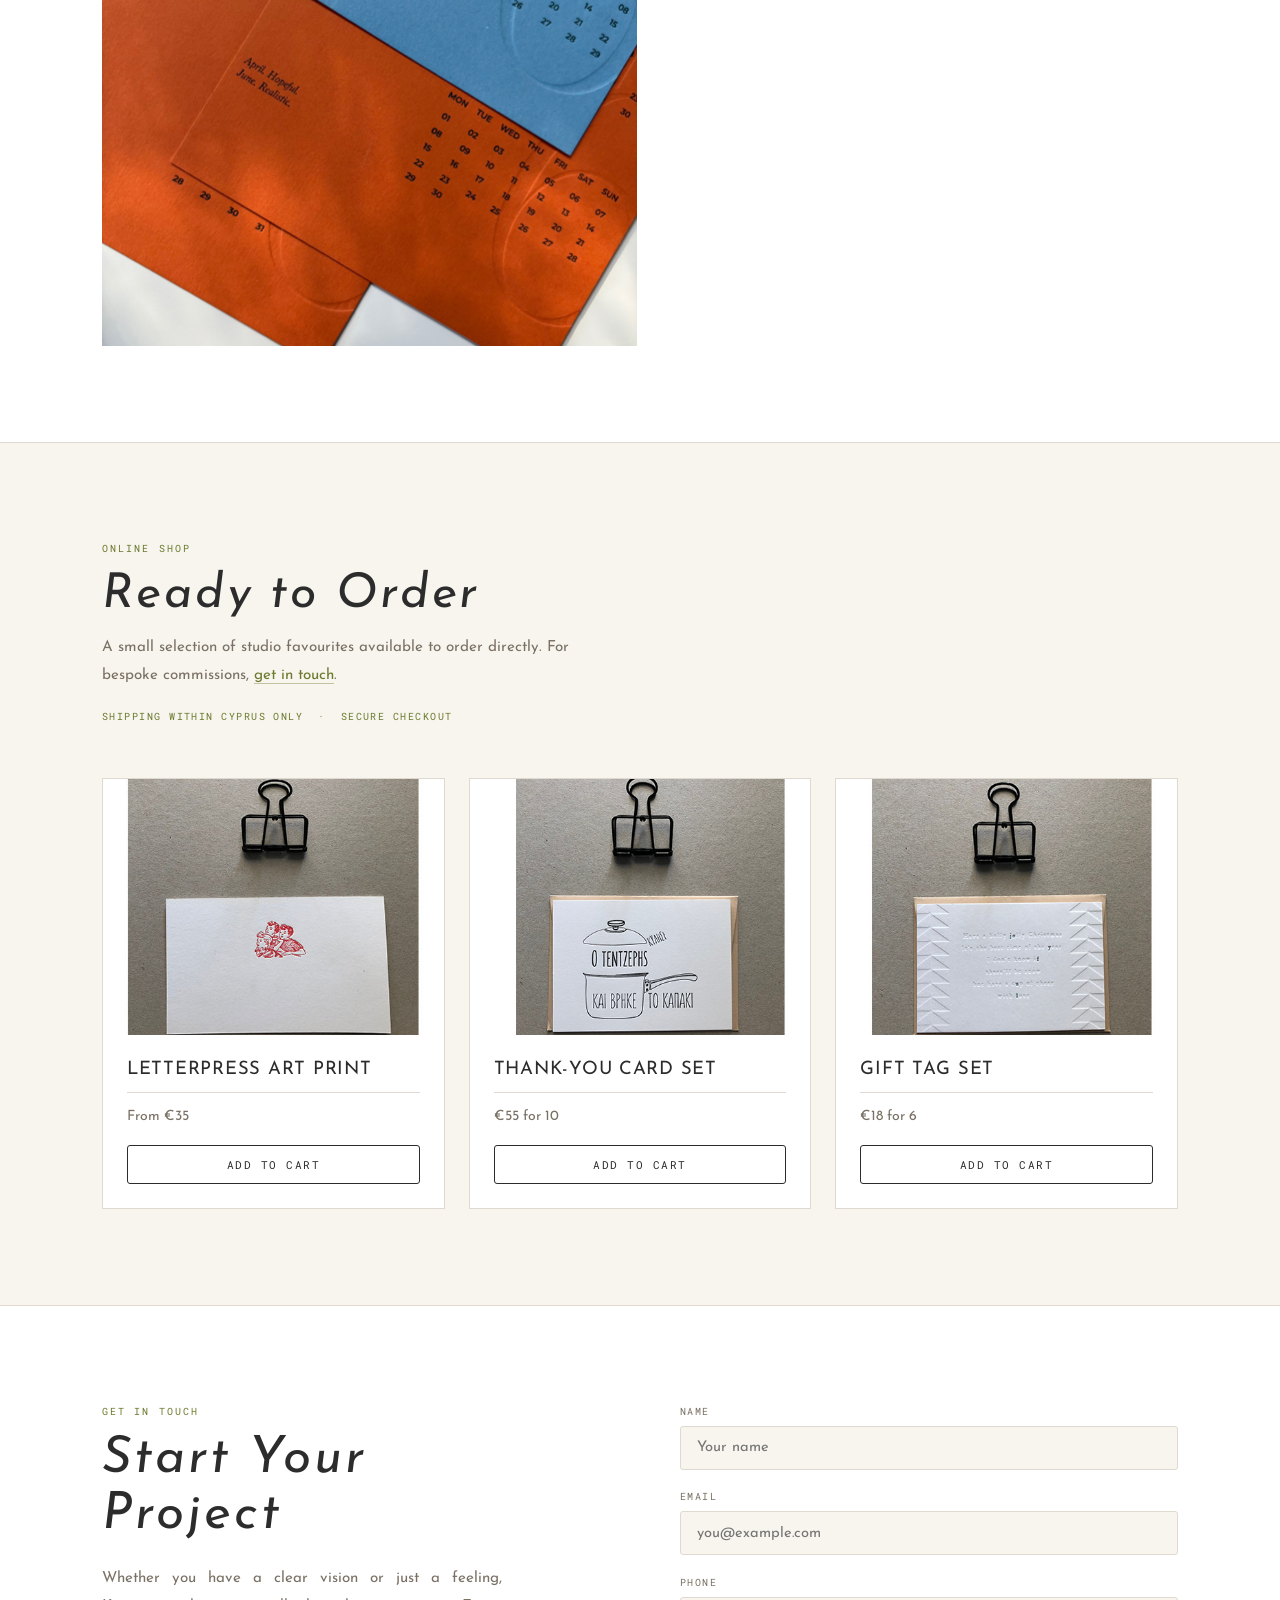
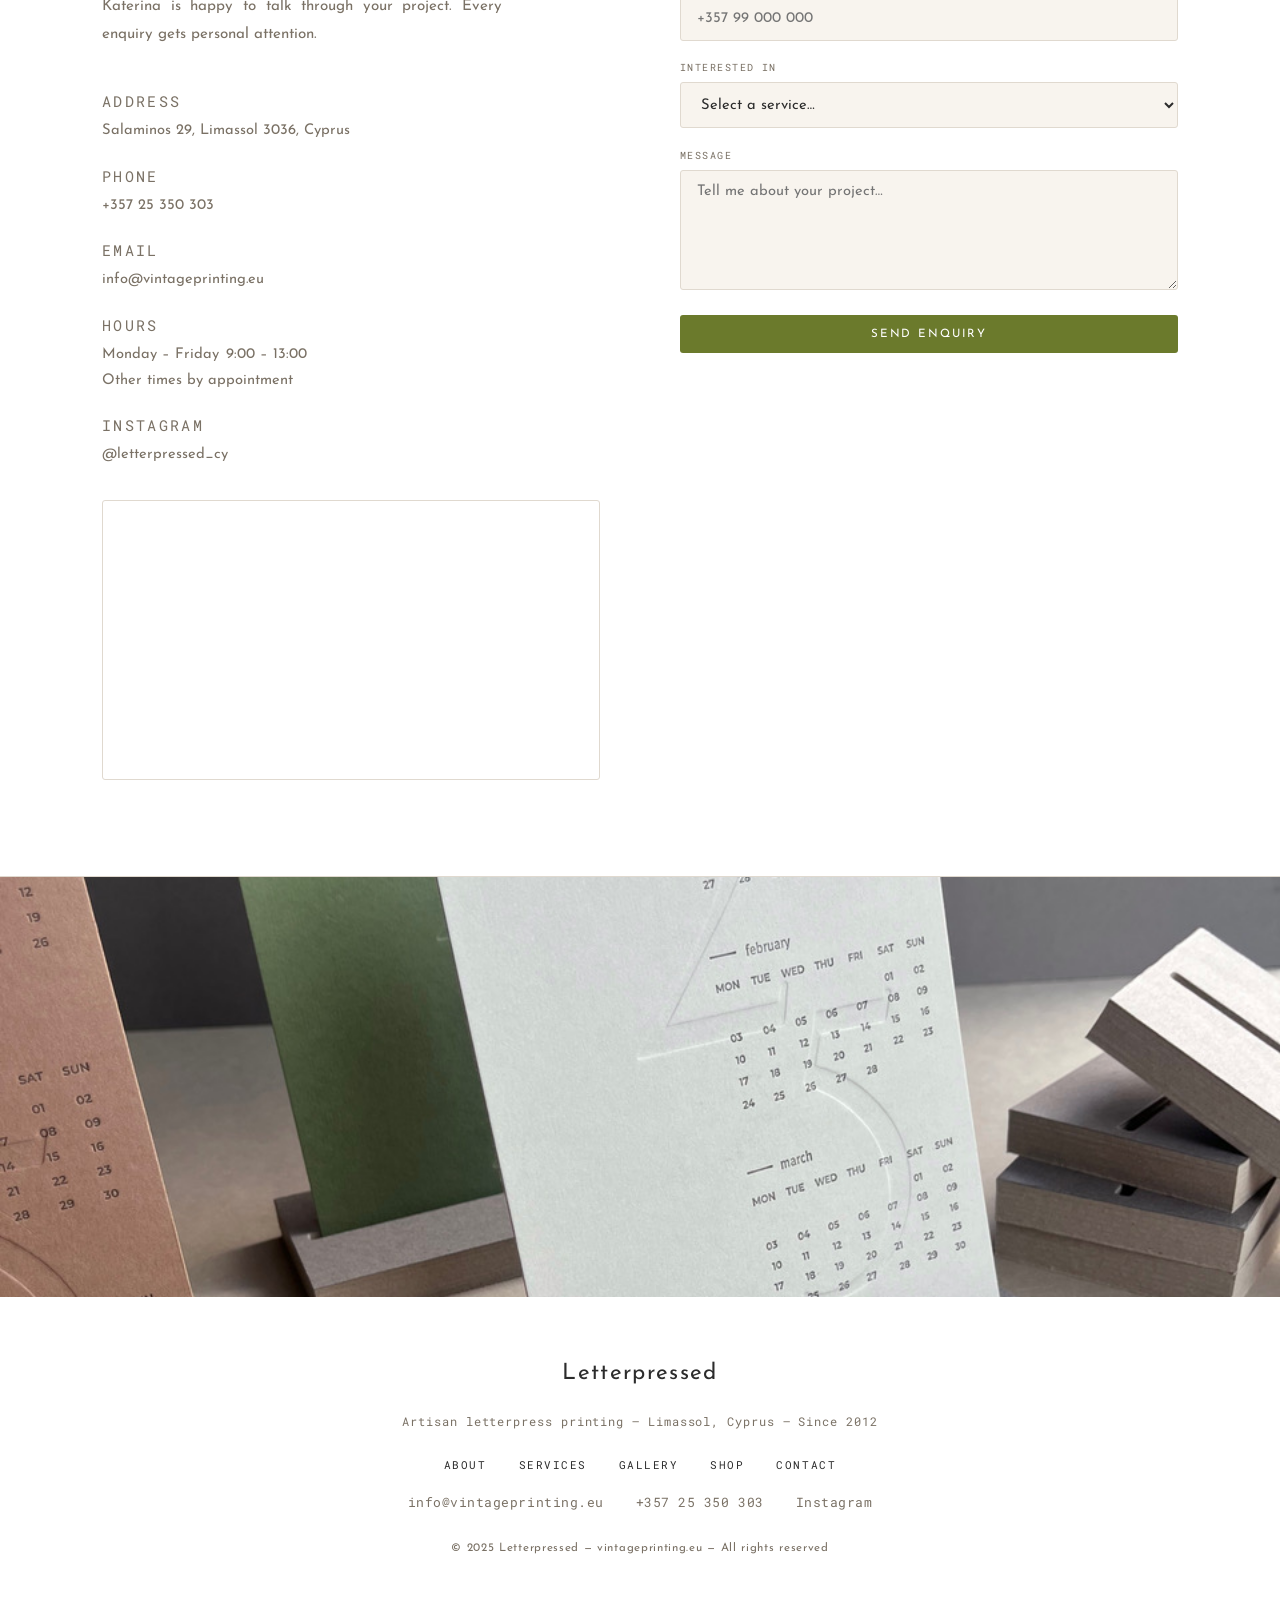
==== commit a4903cac: "Use actual logo PNG in nav instead of CSS recreation" ====
--- a/index.html
+++ b/index.html
@@ -12,7 +12,7 @@
   <title>Letterpressed | Letterpress Printing Studio &mdash; Limassol, Cyprus</title>
   <link rel="preconnect" href="https://fonts.googleapis.com">
   <link rel="preconnect" href="https://fonts.gstatic.com" crossorigin>
-  <link href="https://fonts.googleapis.com/css2?family=Josefin+Sans:ital,wght@0,100;0,200;0,300;0,400;0,600;0,700;1,100;1,200;1,300&family=Roboto+Mono:wght@300;400;500&display=swap" rel="stylesheet">
+  <link href="https://fonts.googleapis.com/css2?family=Cormorant+Garamond:ital,wght@1,300;1,400&family=Josefin+Sans:ital,wght@0,100;0,200;0,300;0,400;0,600;0,700;1,100;1,200;1,300&family=Roboto+Mono:wght@300;400;500&display=swap" rel="stylesheet">
   <link rel="stylesheet" href="https://cdn.snipcart.com/themes/v3.3.3/default/snipcart.css">
   <link rel="stylesheet" href="style.css">
   <link rel="icon" type="image/png" href="images/logo-black.png">
@@ -24,7 +24,7 @@
      ===================================================== -->
 <nav class="nav" id="nav">
   <div class="nav__inner">
-    <a href="#home" class="nav__logo"><span class="logo-main">Letterpressed</span><span class="logo-rule"></span><span class="logo-sub">print + design</span></a>
+    <a href="#home" class="nav__logo"><img src="images/logo-black-alt.png" alt="Letterpressed" class="nav__logo-img"></a>
     <ul class="nav__links">
       <li><a href="#about">About</a></li>
       <li><a href="#services">Services</a></li>
--- a/style.css
+++ b/style.css
@@ -116,37 +116,9 @@
   display: flex; align-items: center; justify-content: space-between;
   max-width: 1400px; margin: 0 auto;
 }
-.nav__logo {
-  display: flex;
-  flex-direction: column;
-  align-items: center;
-  gap: 2px;
-  color: rgba(255,255,255,.9);
-  transition: var(--trans);
-  text-decoration: none;
-}
-.logo-main {
-  font-family: 'Josefin Sans', sans-serif;
-  font-weight: 700;
-  font-size: 1.1rem;
-  letter-spacing: .08em;
-  line-height: 1;
-}
-.logo-rule {
-  display: block;
-  width: 52px;
-  height: 2px;
-  background: currentColor;
-  margin: 2px 0;
-}
-.logo-sub {
-  font-family: Georgia, serif;
-  font-style: italic;
-  font-size: .62rem;
-  letter-spacing: .18em;
-  font-weight: 400;
-  line-height: 1;
-}
+.nav__logo { display:flex; align-items:center; text-decoration:none; transition:var(--trans); }
+.nav__logo-img { height:44px; width:auto; filter:brightness(0) invert(1); opacity:.9; transition:var(--trans); }
+.nav__logo:hover .nav__logo-img { opacity:1; }
 .nav.scrolled .nav__logo { color: var(--charcoal); }
 
 .nav__links {
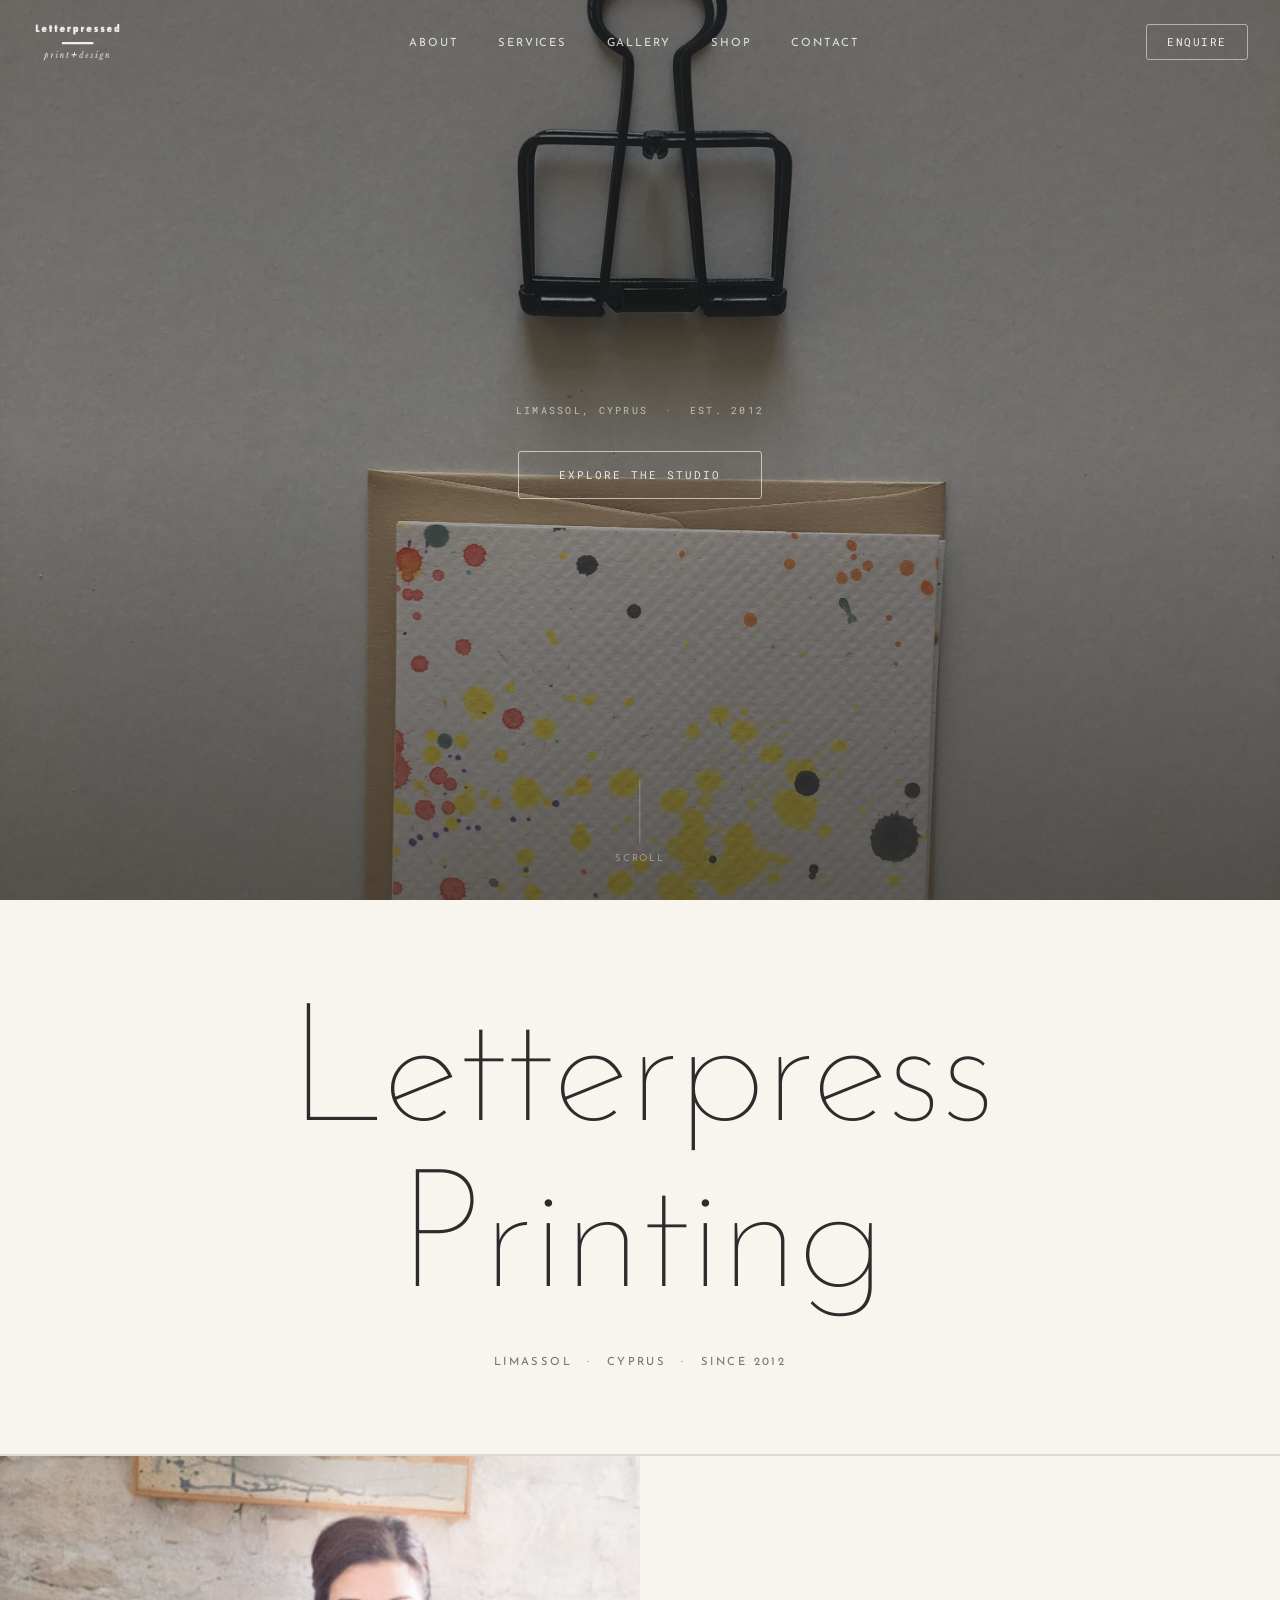
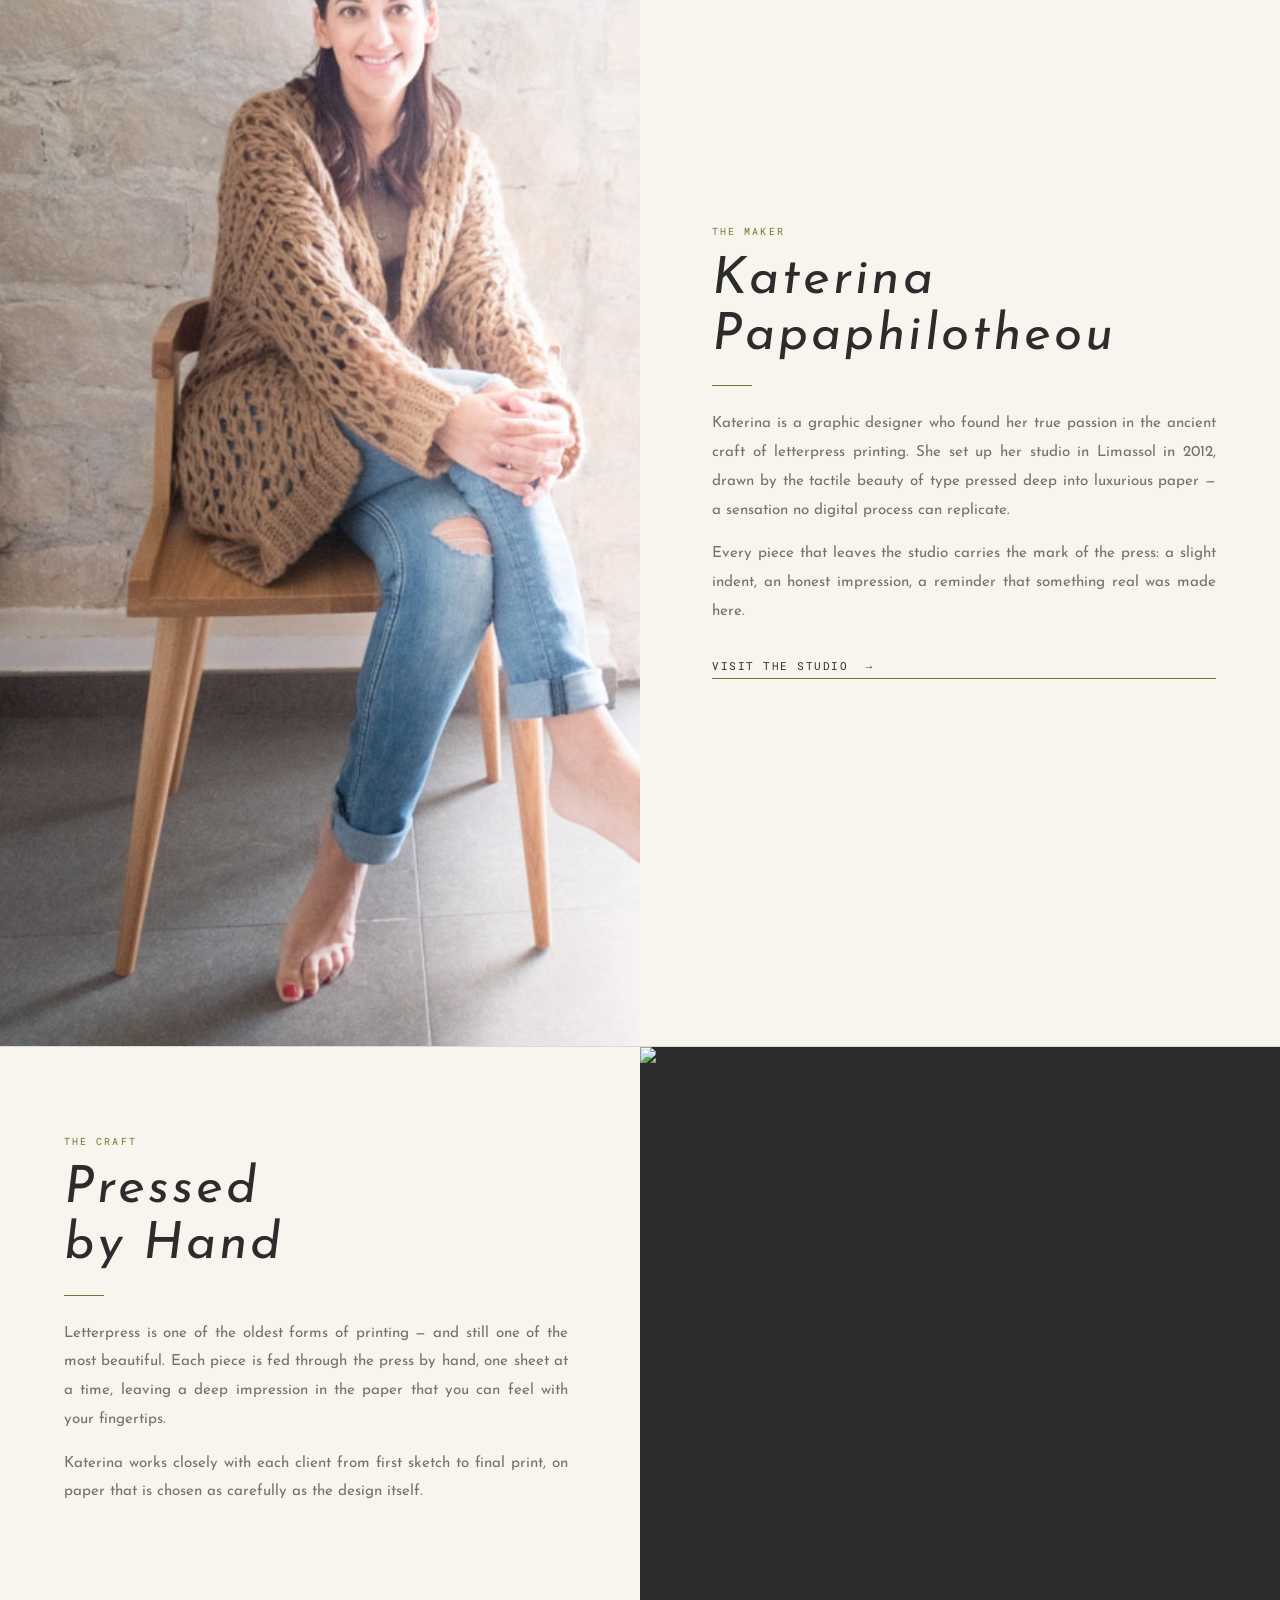
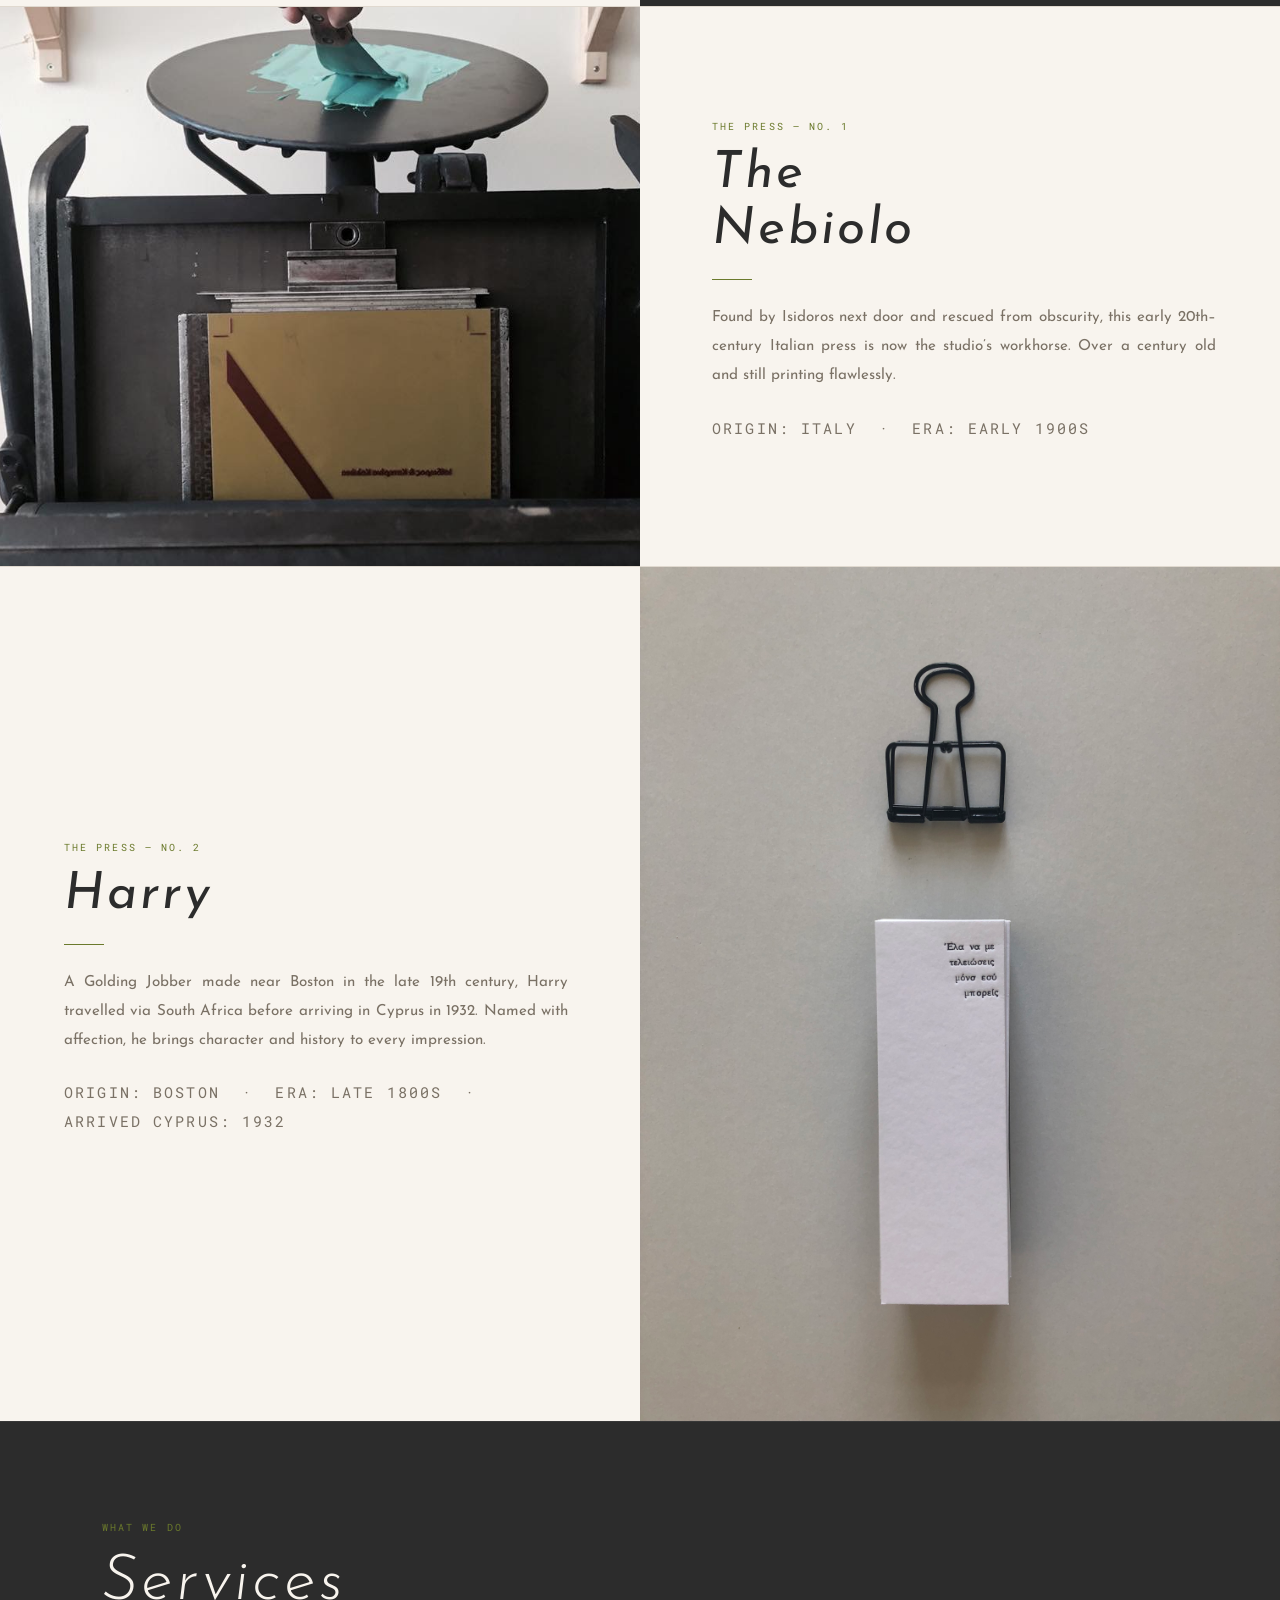
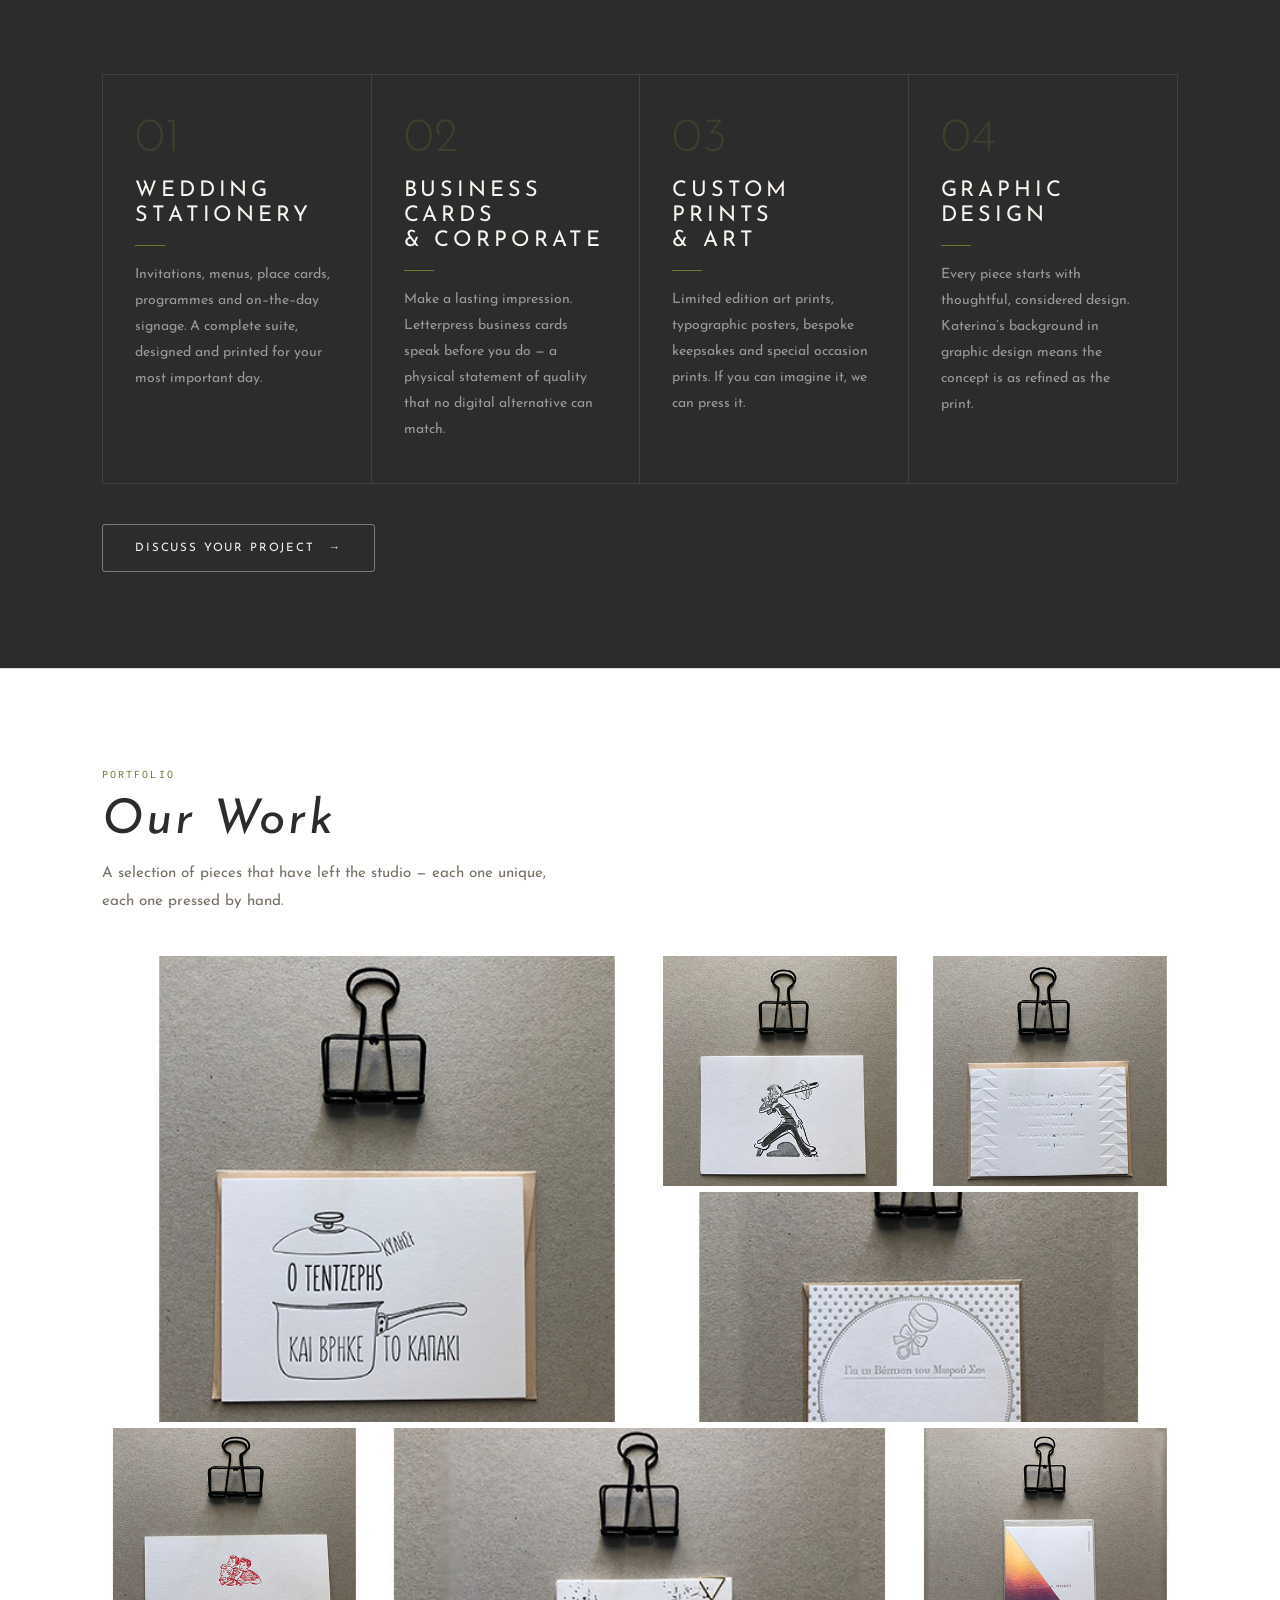
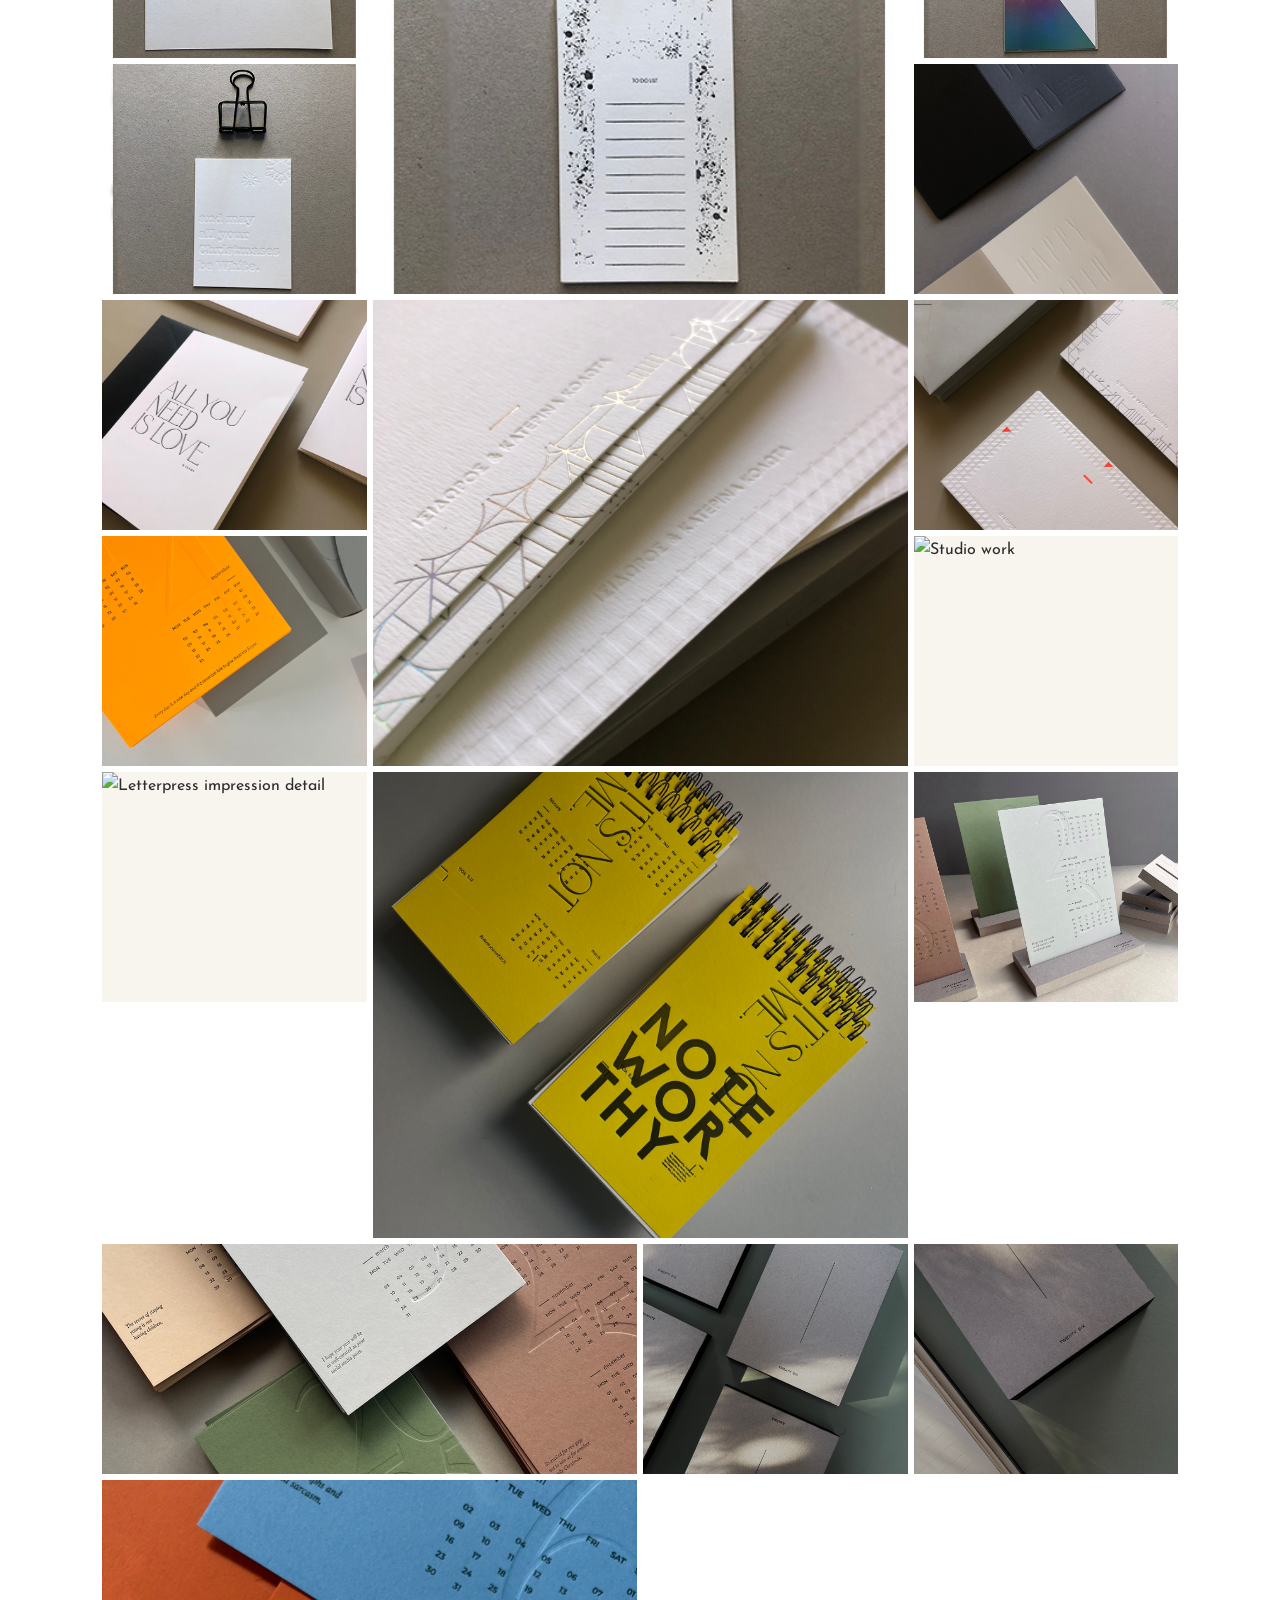
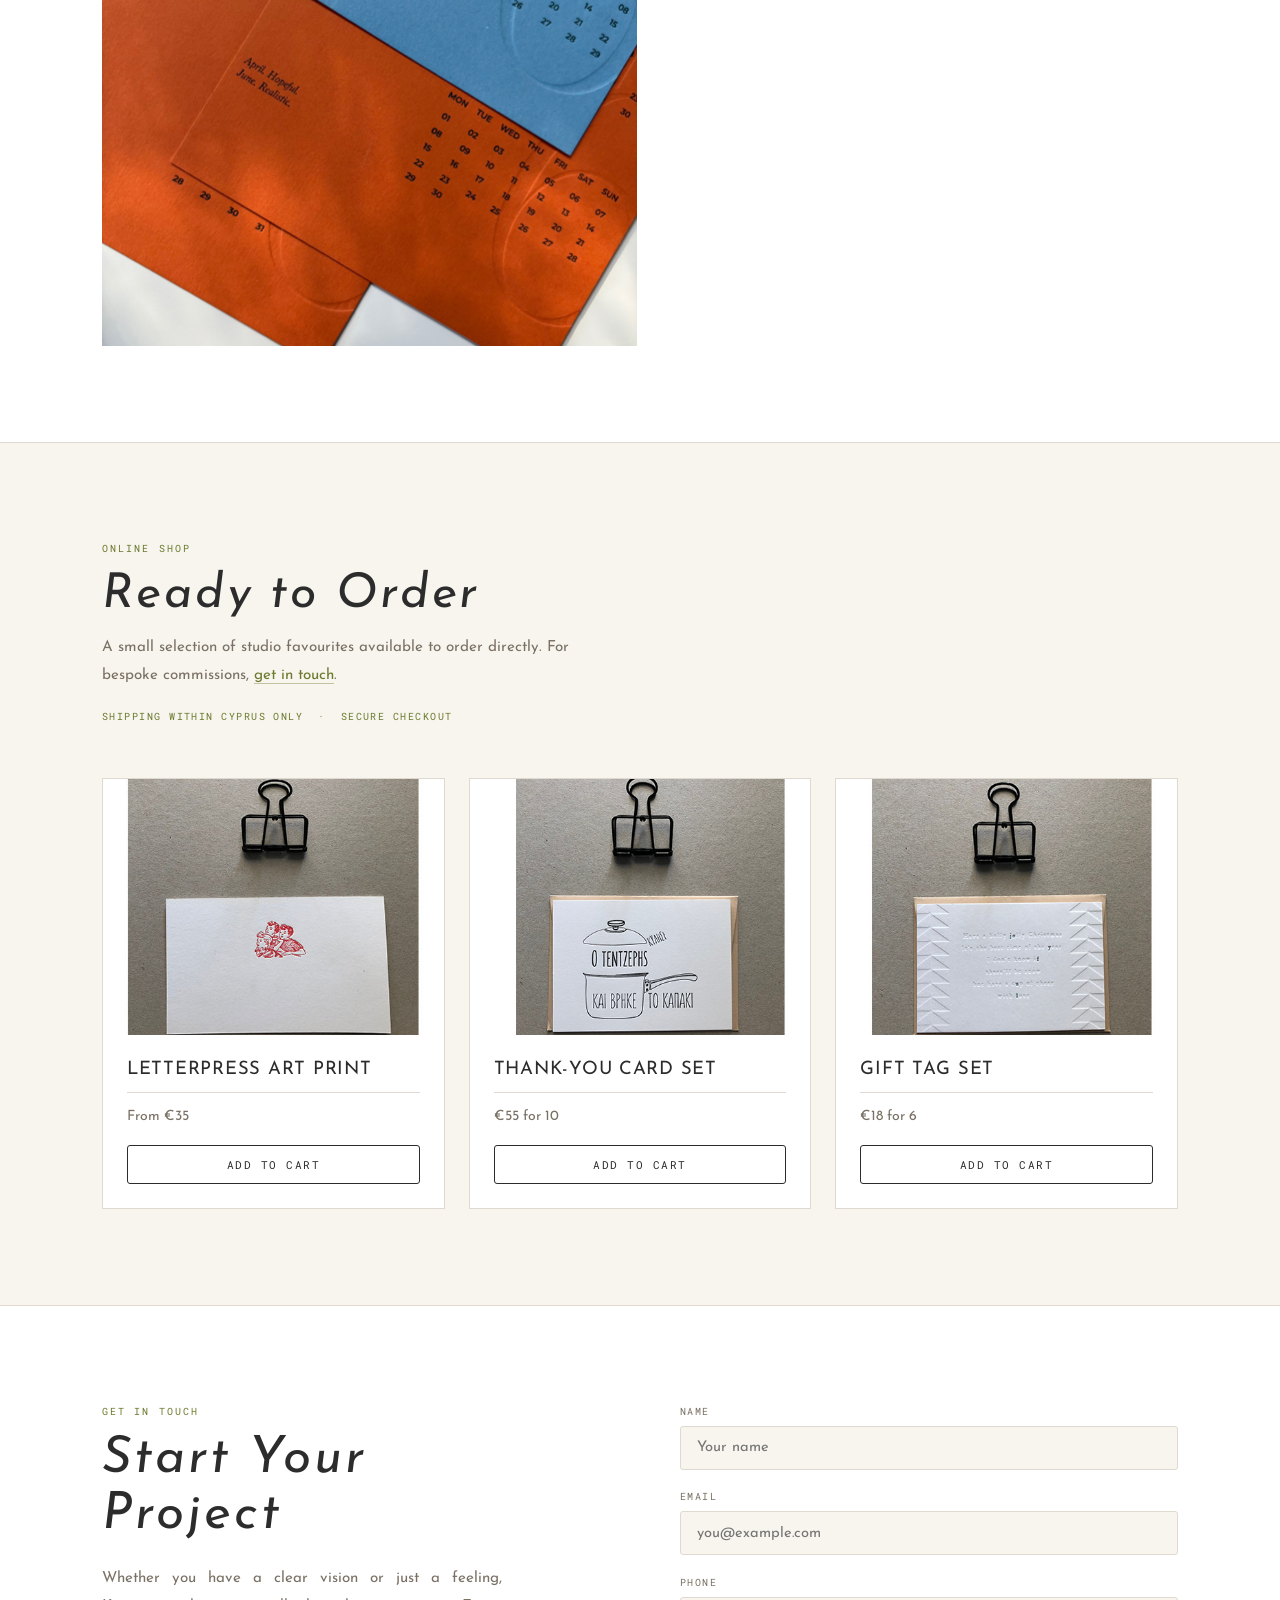
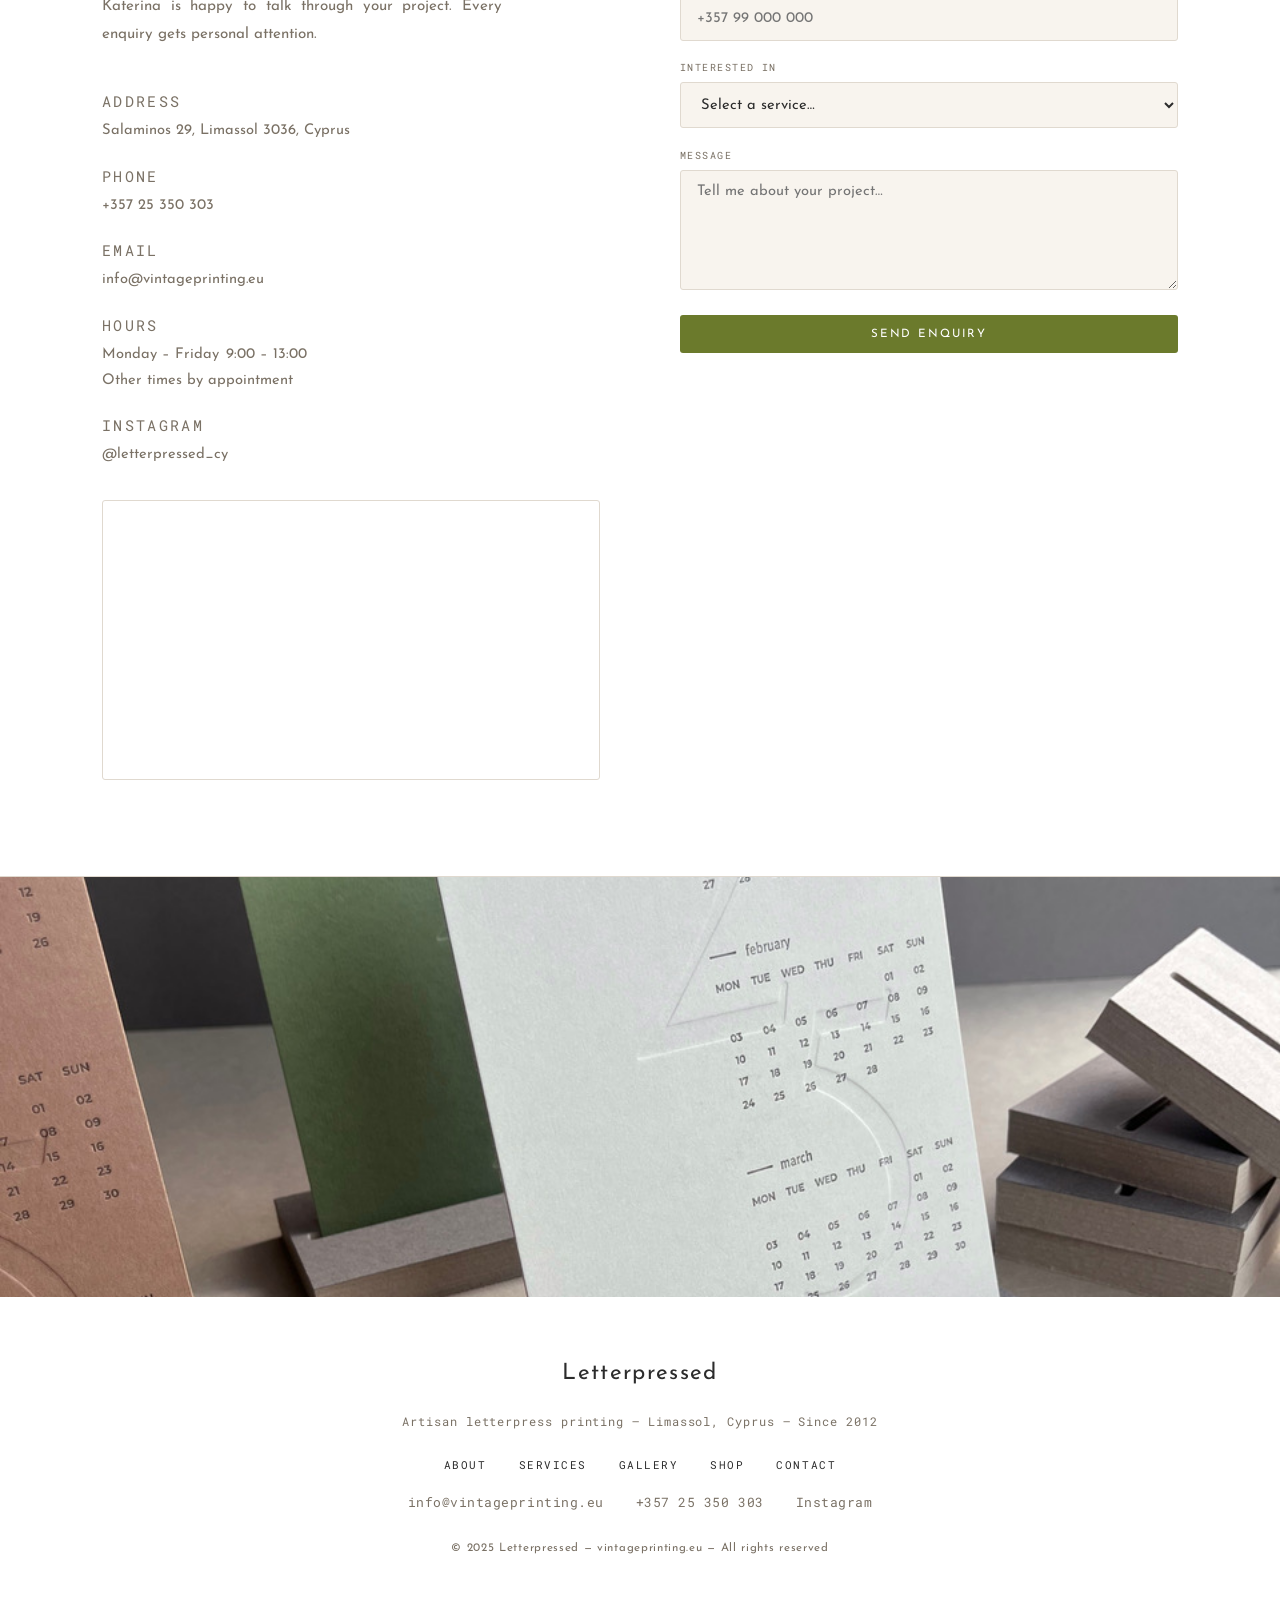
==== commit d1952ec0: "Switch nav logo to logo.png (actual extracted logo)" ====
--- a/index.html
+++ b/index.html
@@ -24,7 +24,7 @@
      ===================================================== -->
 <nav class="nav" id="nav">
   <div class="nav__inner">
-    <a href="#home" class="nav__logo"><img src="images/logo-black-alt.png" alt="Letterpressed" class="nav__logo-img"></a>
+    <a href="#home" class="nav__logo"><img src="images/logo.png" alt="Letterpressed" class="nav__logo-img"></a>
     <ul class="nav__links">
       <li><a href="#about">About</a></li>
       <li><a href="#services">Services</a></li>
--- a/style.css
+++ b/style.css
@@ -1,3 +1,13 @@
+@font-face {
+  font-family: Queensila;
+  src: url('fonts/Queensila.ttf') format('truetype');
+  font-display: swap;
+}
+@font-face {
+  font-family: Nesans;
+  src: url('fonts/Nesans.ttf') format('truetype');
+  font-display: swap;
+}
 /* ============================================================
    LETTERPRESSED � vintageprinting.eu  |  style.css  v2
    Palette: Cream #F8F4EE | Charcoal #2C2C2C | Gold #6B7A2C
@@ -33,7 +43,7 @@
 
 /* TYPE HIERARCHY */
 h1 {
-  font-family: 'Josefin Sans', sans-serif;
+  font-family: Queensila, 'Josefin Sans', sans-serif;
   font-weight: 100;
   letter-spacing: .22em;
   text-transform: uppercase;
@@ -47,7 +57,7 @@
   line-height: 1.1;
 }
 h3 {
-  font-family: 'Josefin Sans', sans-serif;
+  font-family: Nesans, 'Josefin Sans', sans-serif;
   font-weight: 700;
   letter-spacing: .18em;
   text-transform: uppercase;
@@ -243,7 +253,7 @@
   font-size: .6rem; letter-spacing: .18em; text-transform: uppercase;
 }
 .hero__scroll-line {
-  width: 1px; height: 44px; background: rgba(248,244,238,.3);
+  width: 1px; height: 64px; background: rgba(248,244,238,.3);
   animation: scrollPulse 2s ease-in-out infinite;
 }
 @keyframes scrollPulse {
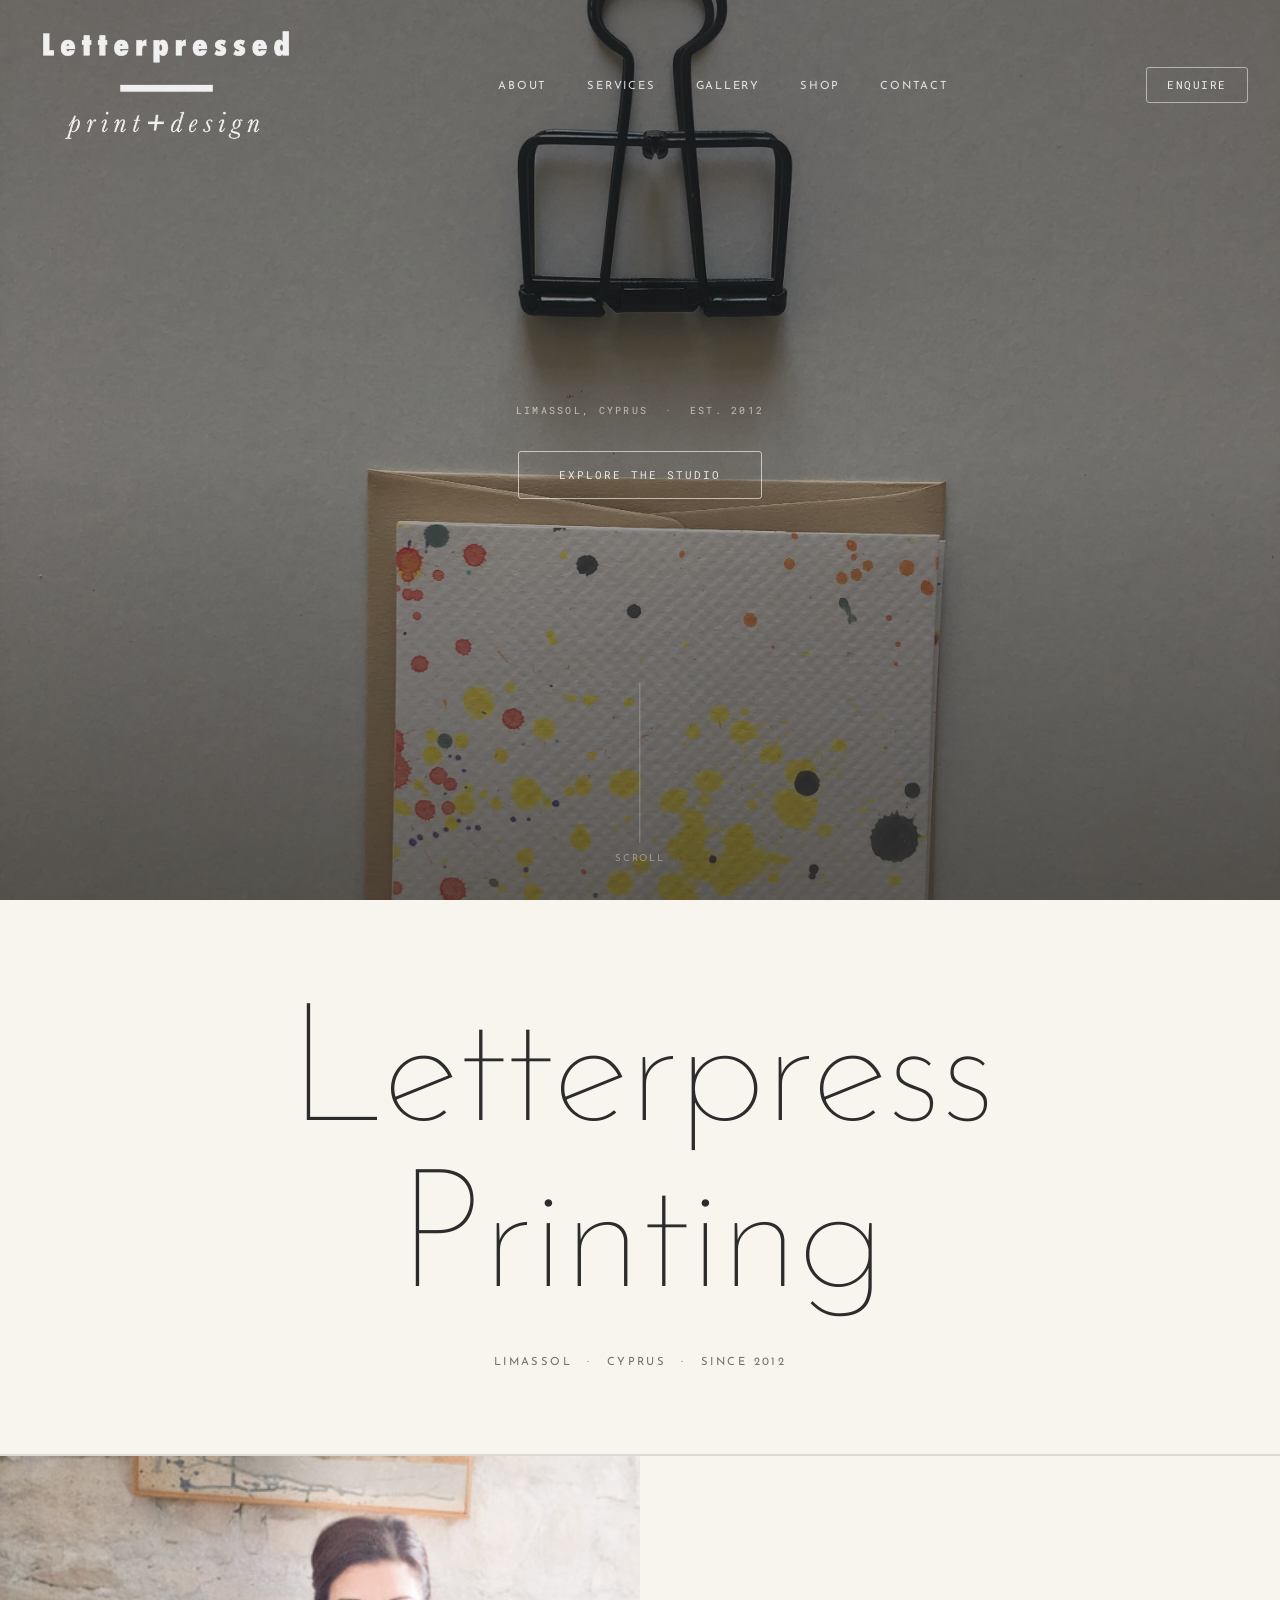
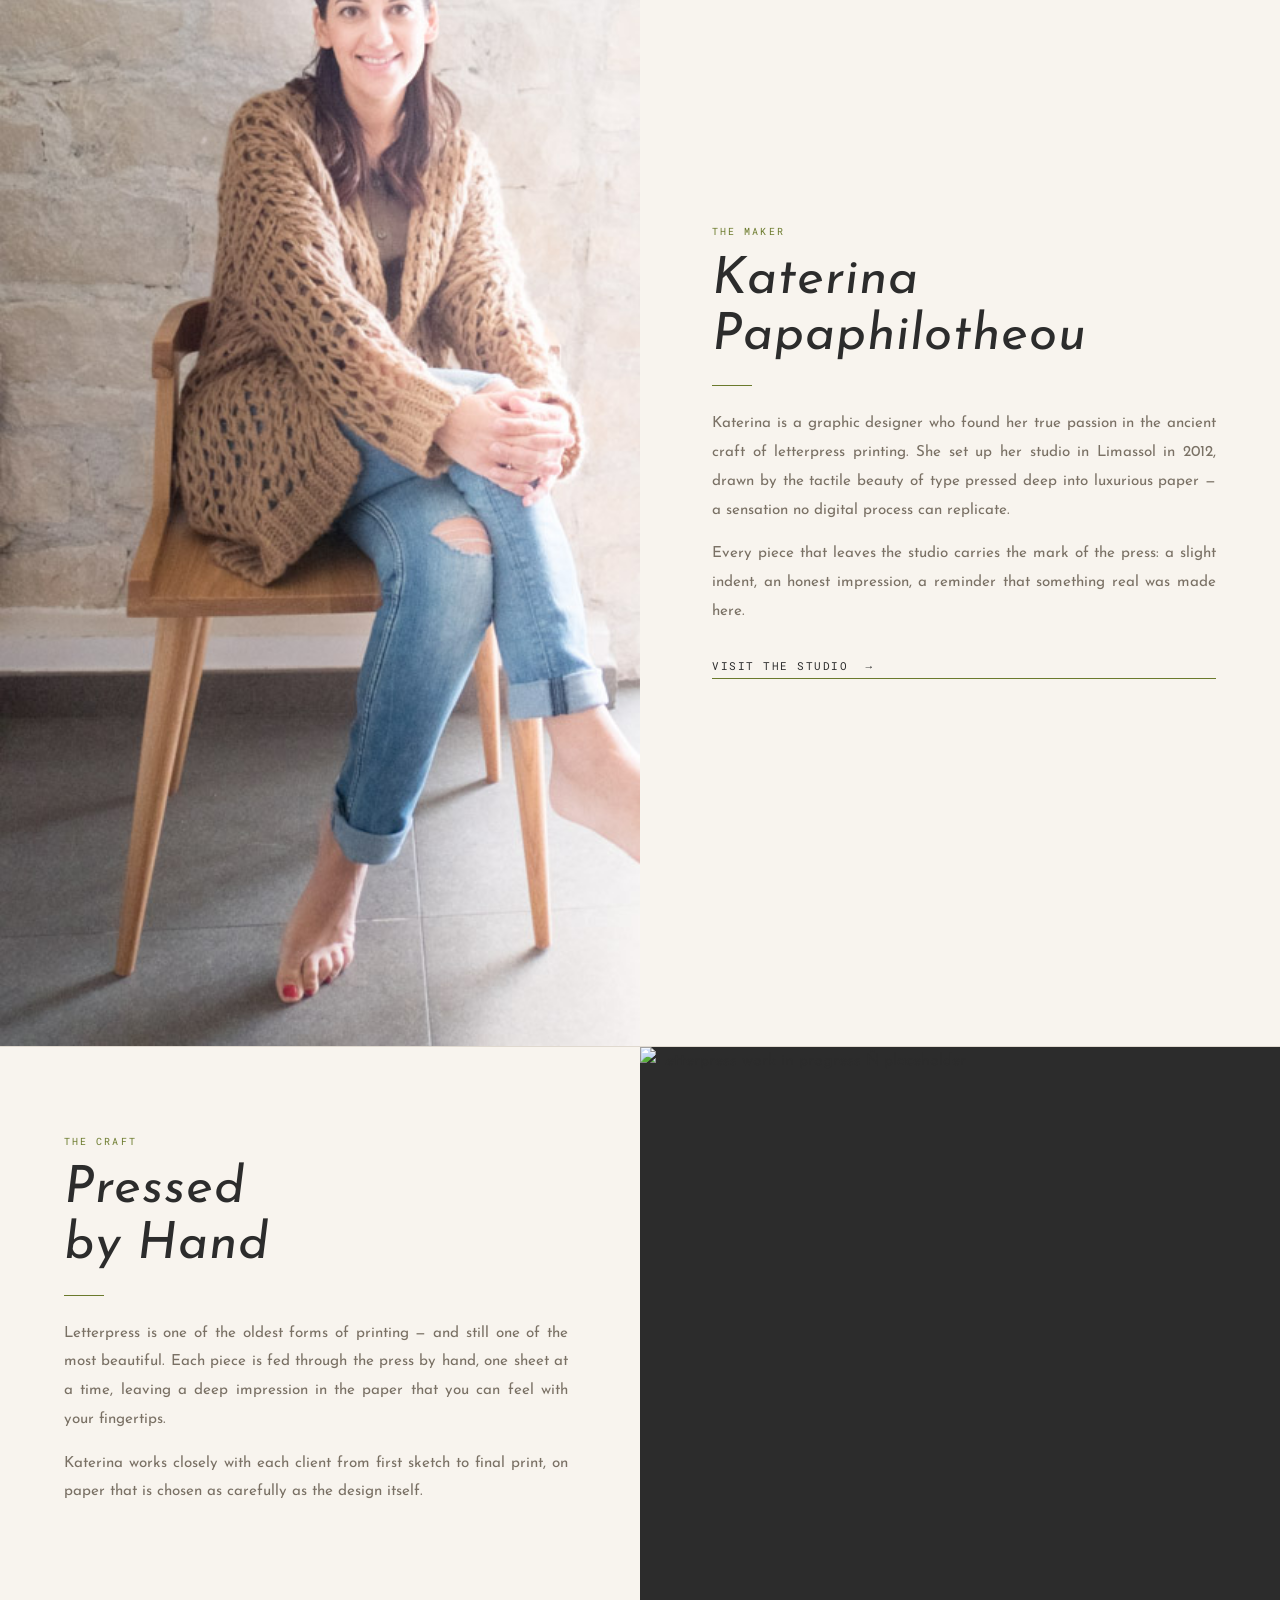
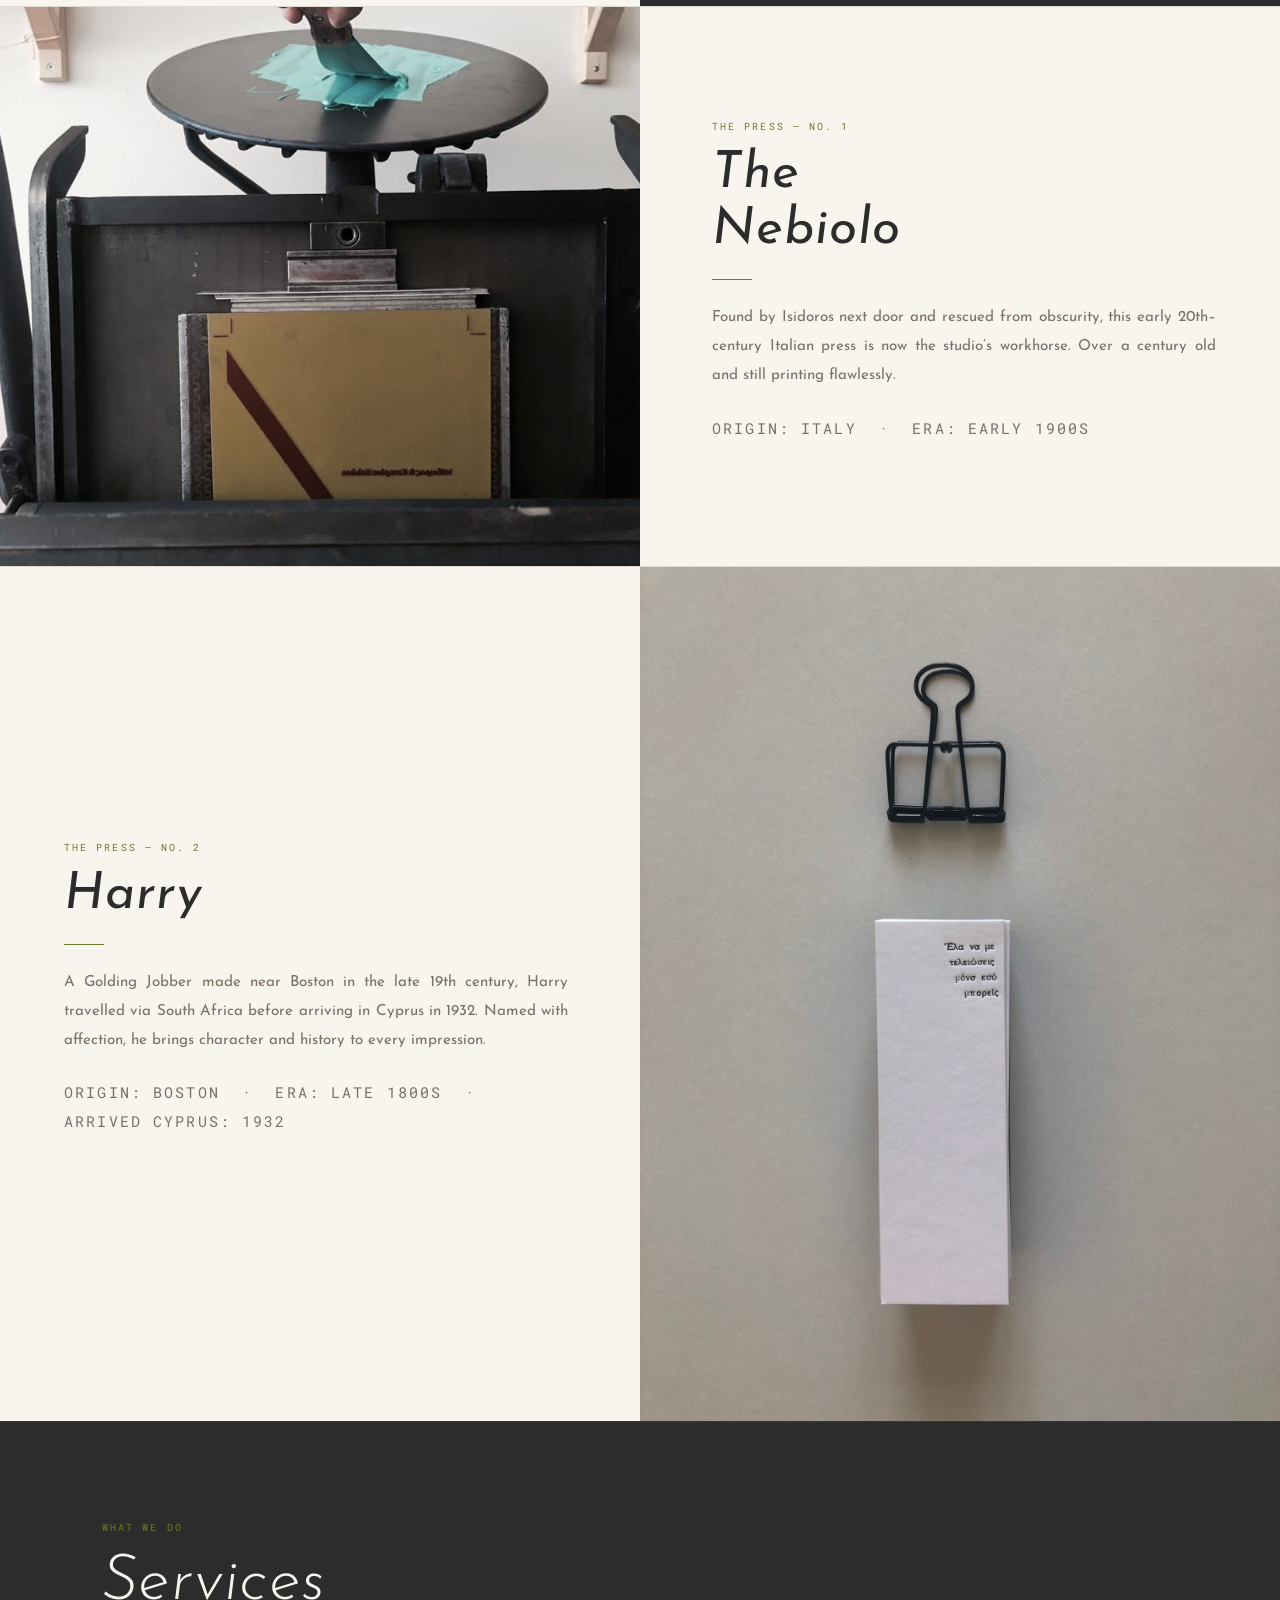
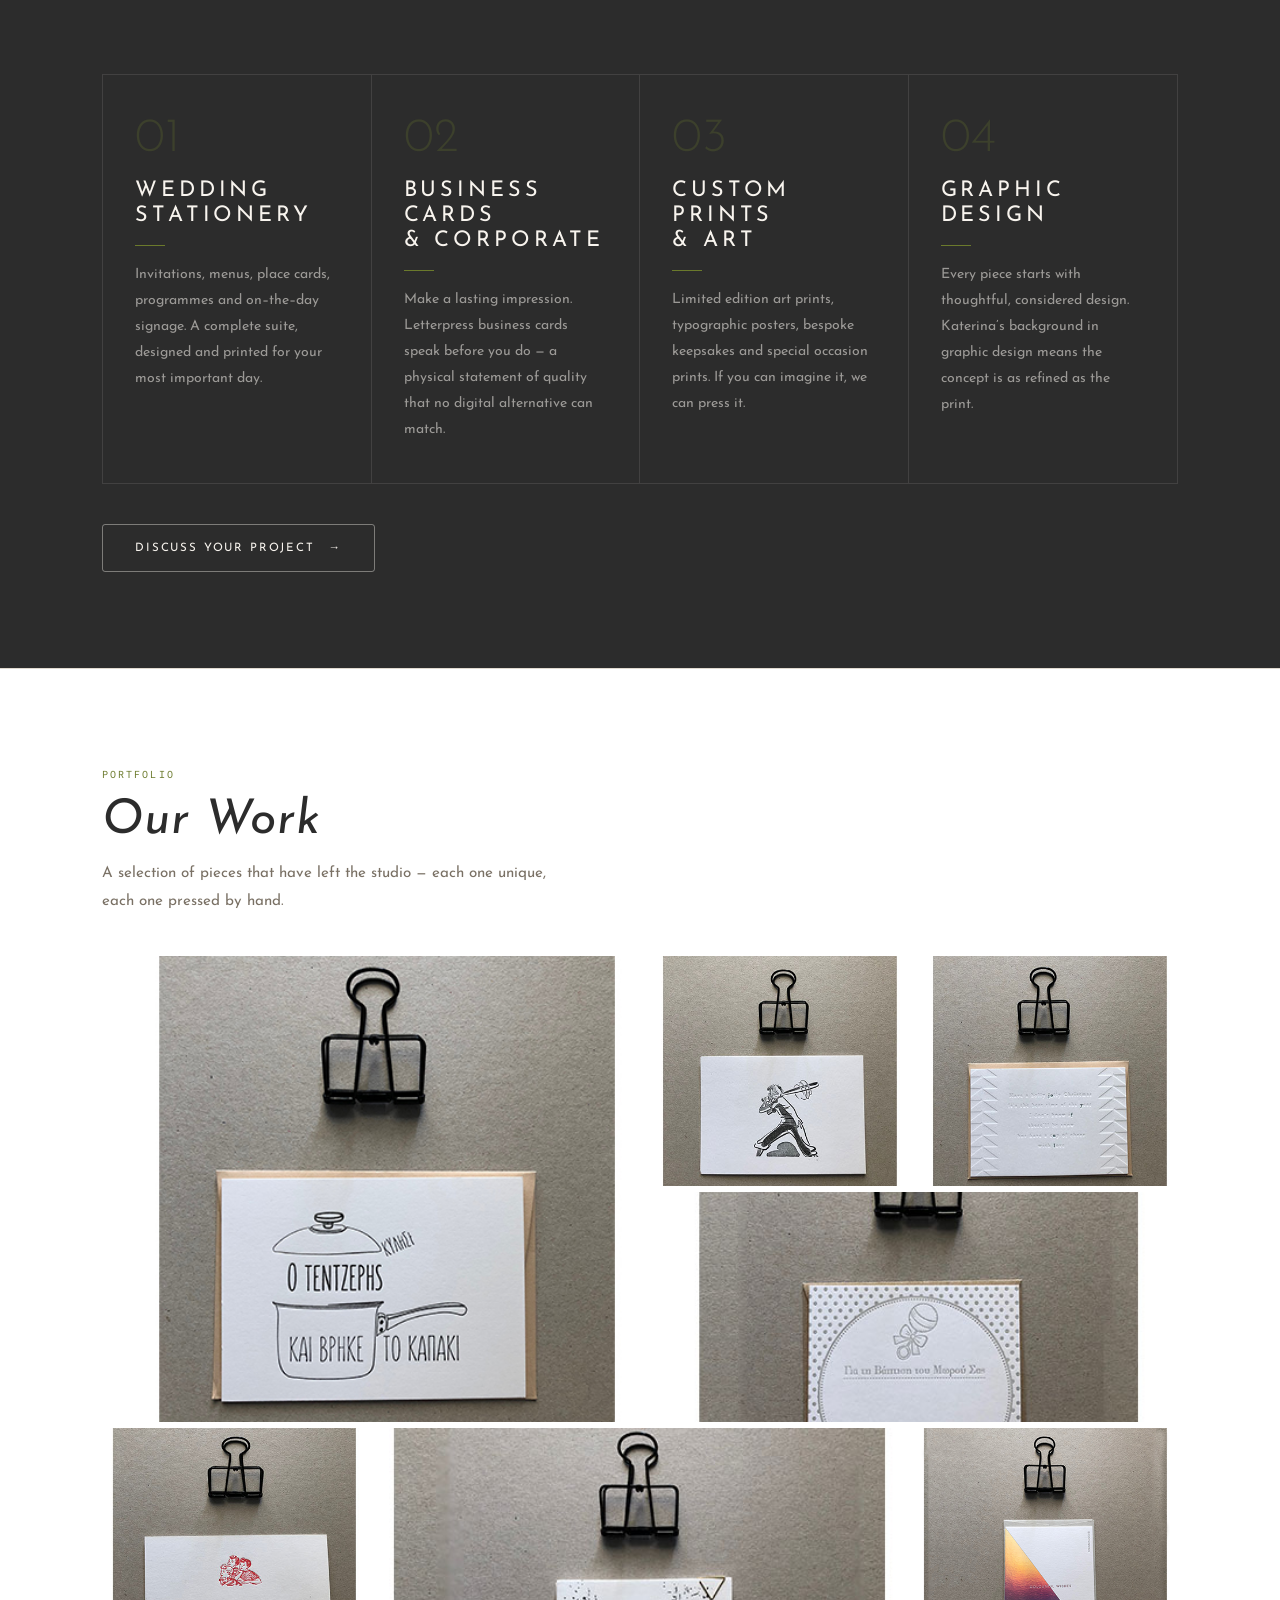
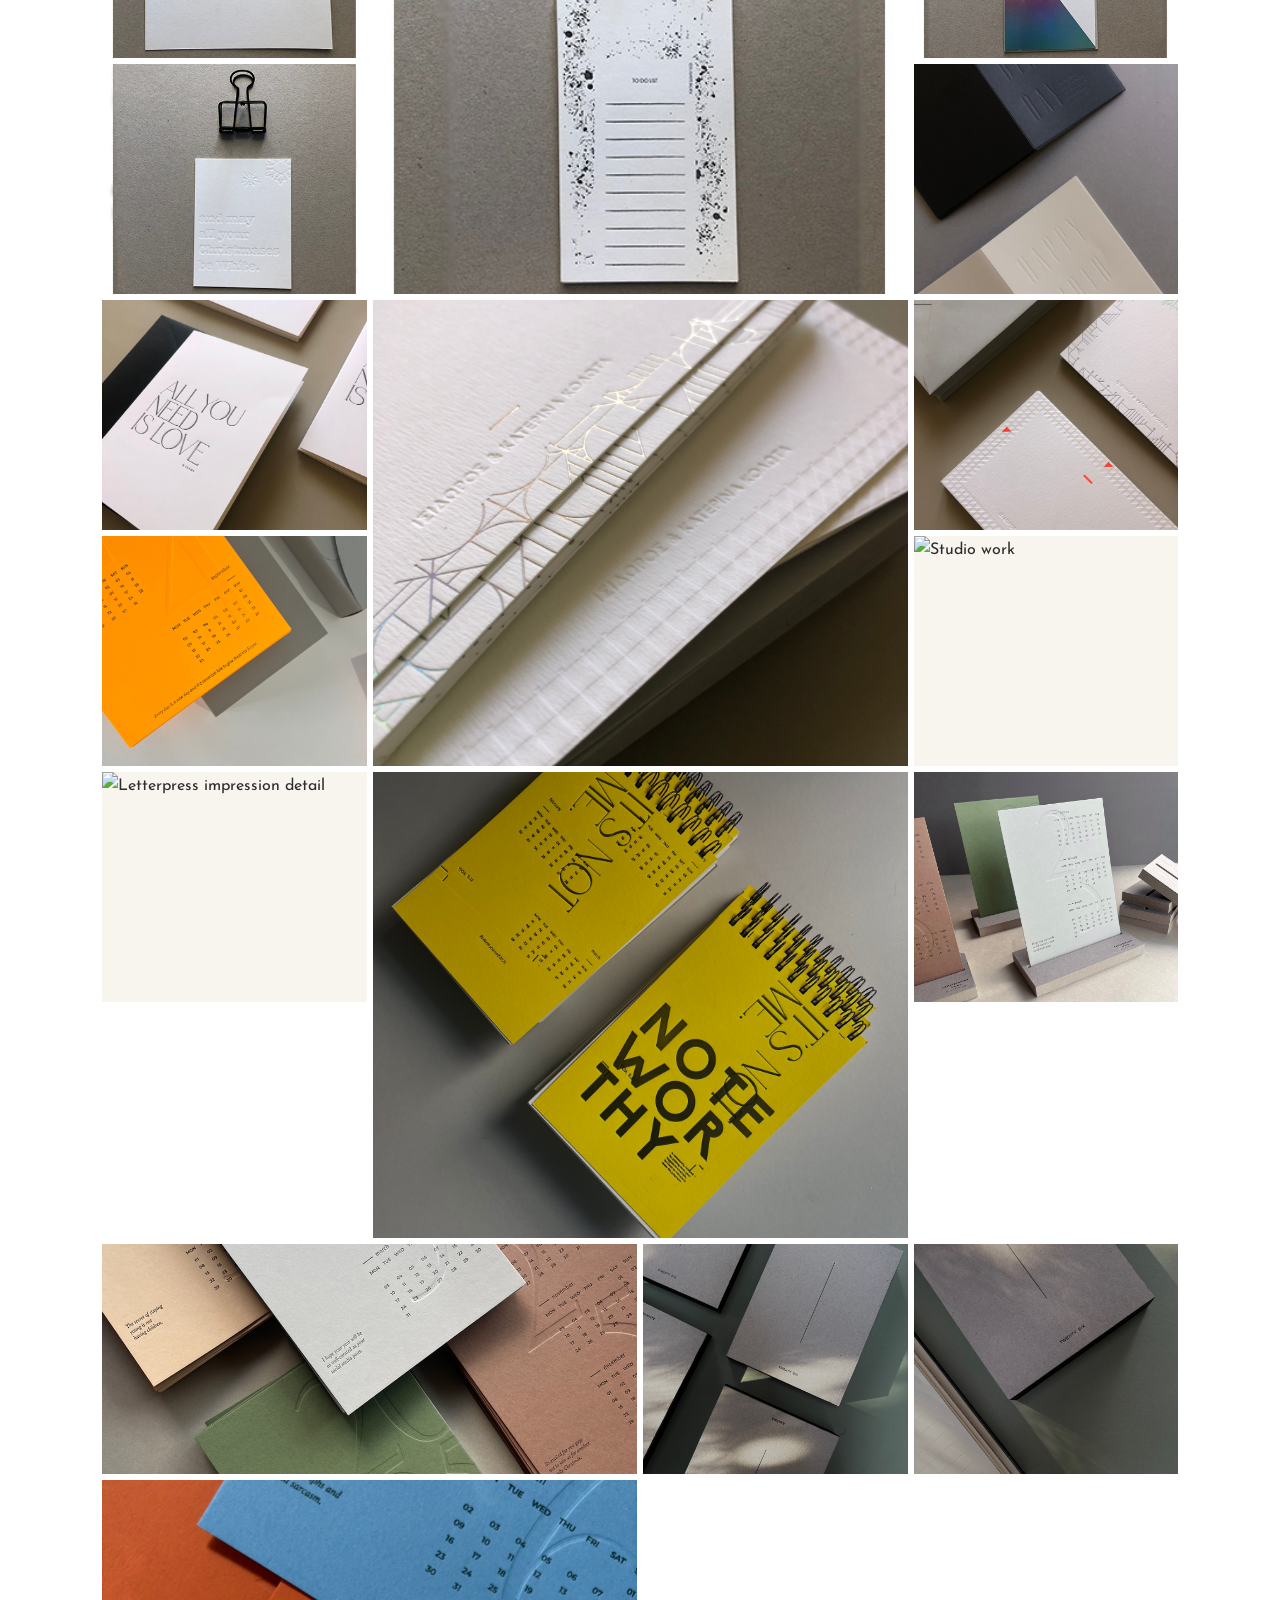
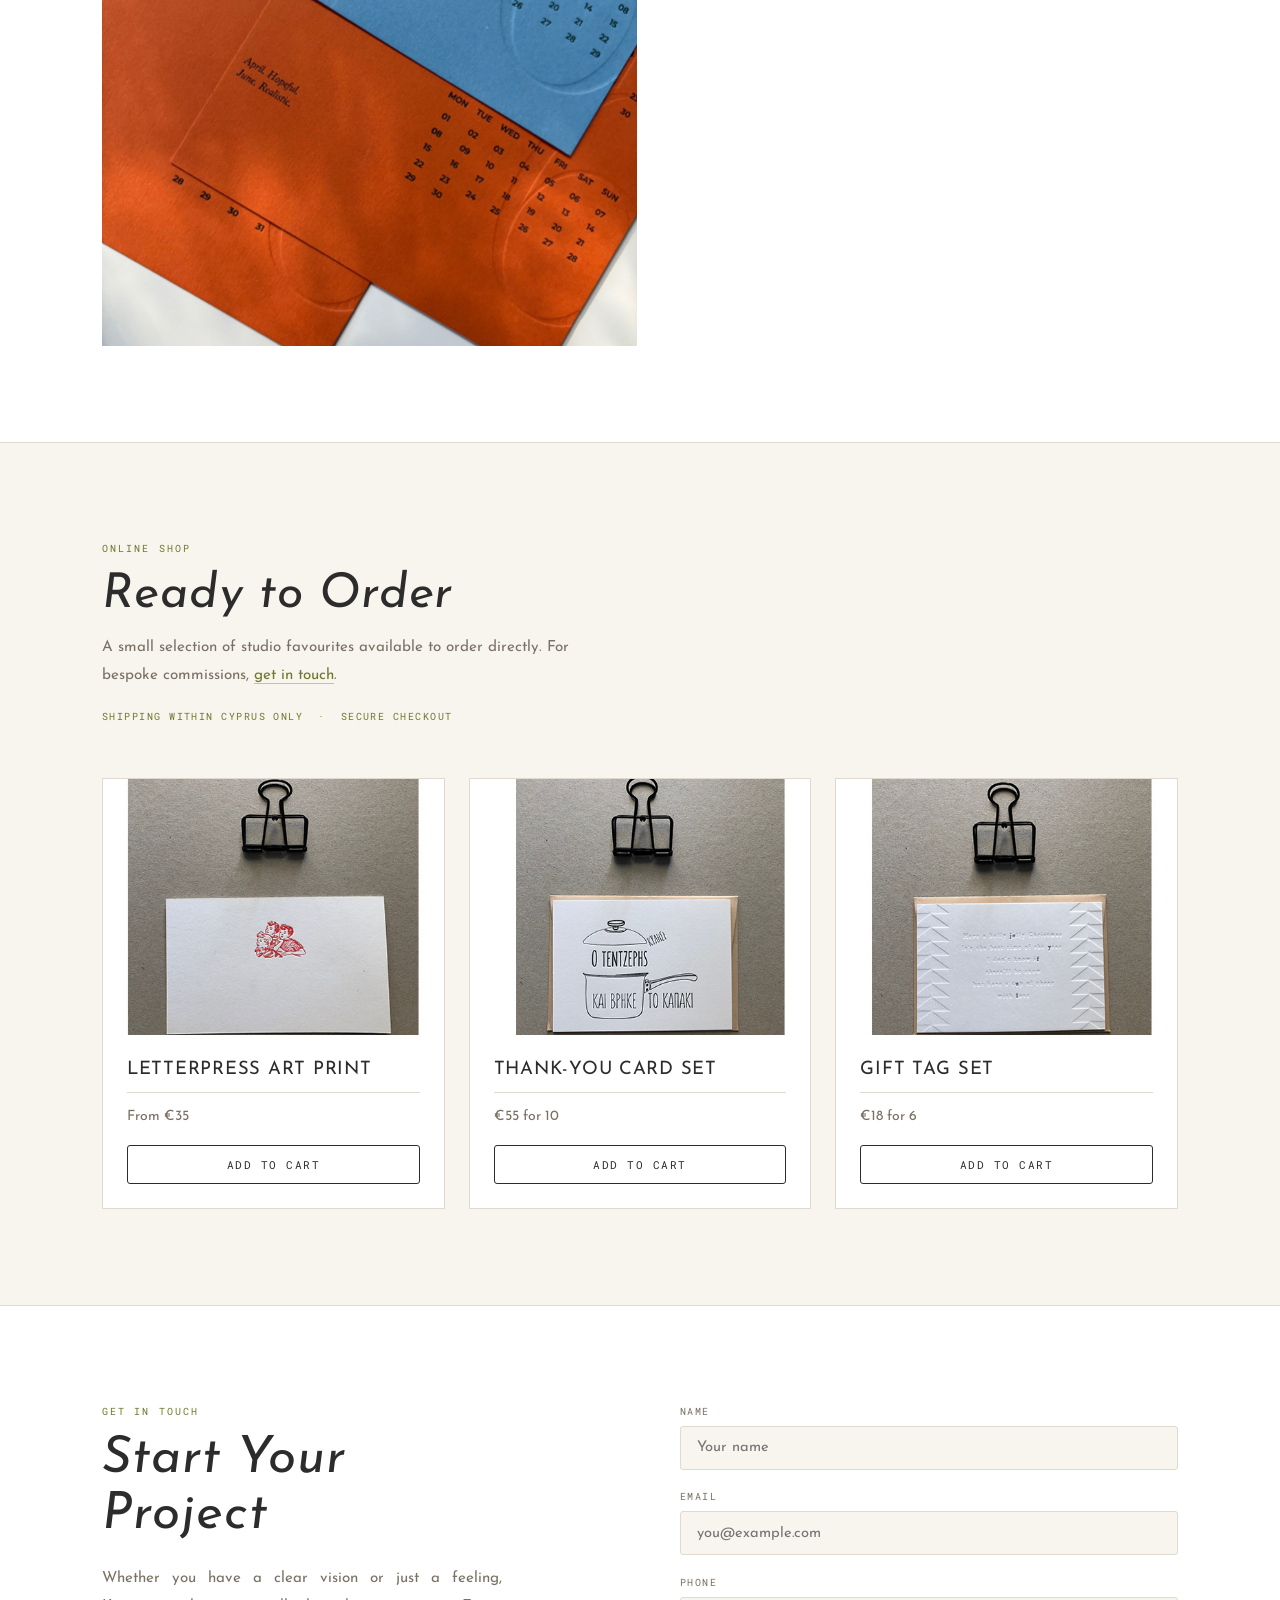
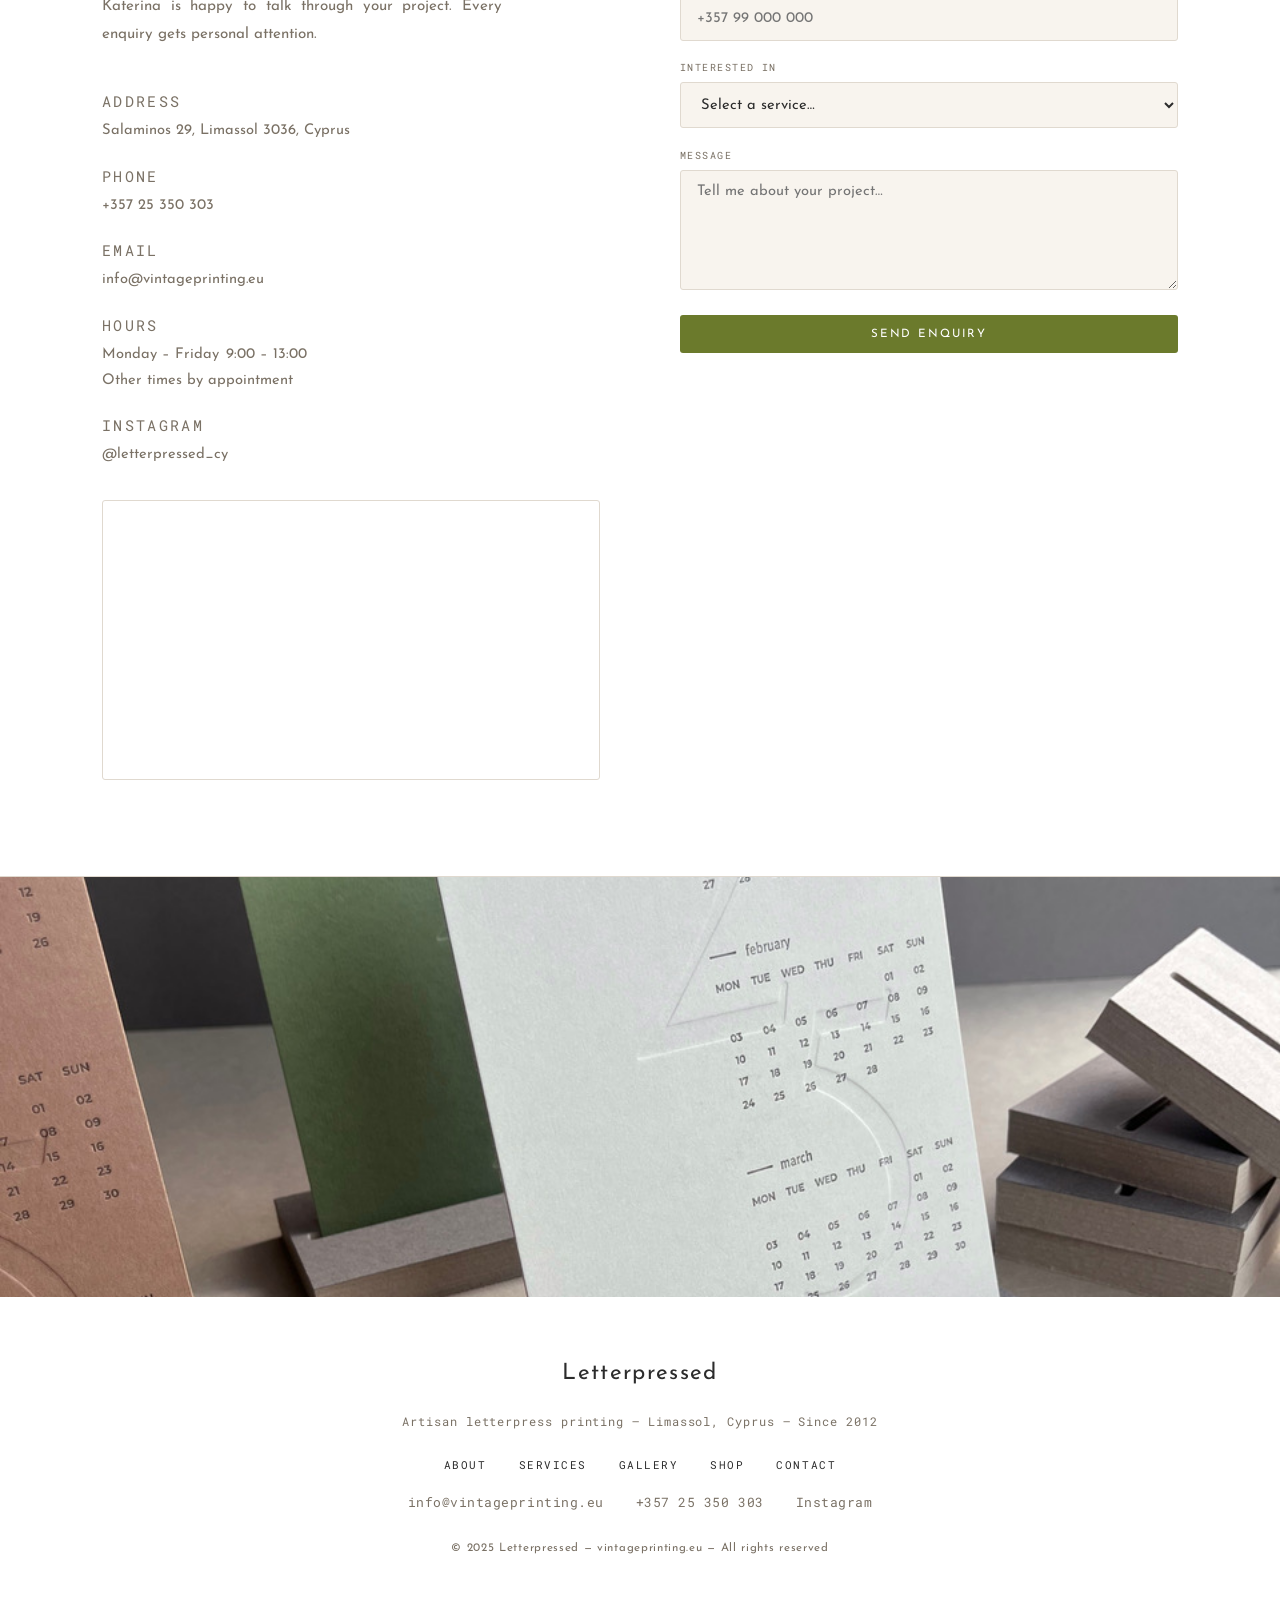
==== commit 9cc4432f: "Typography: switch H1/H2 to Playfair Display Replace Queensila (local) with Playfair Display 400 for" ====
--- a/index.html
+++ b/index.html
@@ -12,7 +12,7 @@
   <title>Letterpressed | Letterpress Printing Studio &mdash; Limassol, Cyprus</title>
   <link rel="preconnect" href="https://fonts.googleapis.com">
   <link rel="preconnect" href="https://fonts.gstatic.com" crossorigin>
-  <link href="https://fonts.googleapis.com/css2?family=Cormorant+Garamond:ital,wght@1,300;1,400&family=Josefin+Sans:ital,wght@0,100;0,200;0,300;0,400;0,600;0,700;1,100;1,200;1,300&family=Roboto+Mono:wght@300;400;500&display=swap" rel="stylesheet">
+  <link href="https://fonts.googleapis.com/css2?family=Playfair+Display:ital,wght@0,400;0,500;1,400;1,500&family=Josefin+Sans:ital,wght@0,100;0,200;0,300;0,400;0,600;0,700;1,100;1,200;1,300&family=Roboto+Mono:wght@300;400;500&display=swap" rel="stylesheet">
   <link rel="stylesheet" href="https://cdn.snipcart.com/themes/v3.3.3/default/snipcart.css">
   <link rel="stylesheet" href="style.css">
   <link rel="icon" type="image/png" href="images/logo-black.png">
--- a/style.css
+++ b/style.css
@@ -43,17 +43,17 @@
 
 /* TYPE HIERARCHY */
 h1 {
-  font-family: Queensila, 'Josefin Sans', sans-serif;
-  font-weight: 100;
-  letter-spacing: .22em;
-  text-transform: uppercase;
+  font-family: 'Playfair Display', serif;
+  font-weight: 400;
+  letter-spacing: .04em;
+  text-transform: none;
   line-height: 1.05;
 }
 h2 {
-  font-family: 'Josefin Sans', sans-serif;
-  font-weight: 100;
+  font-family: 'Playfair Display', serif;
+  font-weight: 400;
   font-style: italic;
-  letter-spacing: .06em;
+  letter-spacing: .02em;
   line-height: 1.1;
 }
 h3 {
@@ -127,7 +127,7 @@
   max-width: 1400px; margin: 0 auto;
 }
 .nav__logo { display:flex; align-items:center; text-decoration:none; transition:var(--trans); }
-.nav__logo-img { height:44px; width:auto; filter:brightness(0) invert(1); opacity:.9; transition:var(--trans); }
+.nav__logo-img { height:80px; width:auto; filter:brightness(0) invert(1); opacity:.9; transition:var(--trans); }
 .nav__logo:hover .nav__logo-img { opacity:1; }
 .nav.scrolled .nav__logo { color: var(--charcoal); }
 
@@ -253,7 +253,7 @@
   font-size: .6rem; letter-spacing: .18em; text-transform: uppercase;
 }
 .hero__scroll-line {
-  width: 1px; height: 64px; background: rgba(248,244,238,.3);
+  width: 1px; height: 160px; background: rgba(248,244,238,.3);
   animation: scrollPulse 2s ease-in-out infinite;
 }
 @keyframes scrollPulse {
@@ -714,3 +714,4 @@
   .gallery__grid { grid-template-columns: 1fr 1fr; grid-auto-rows: 150px; }
   .shop__grid { grid-template-columns: 1fr; }
 }
+@media (min-width:768px) { .nav__logo-img { height:130px; } }
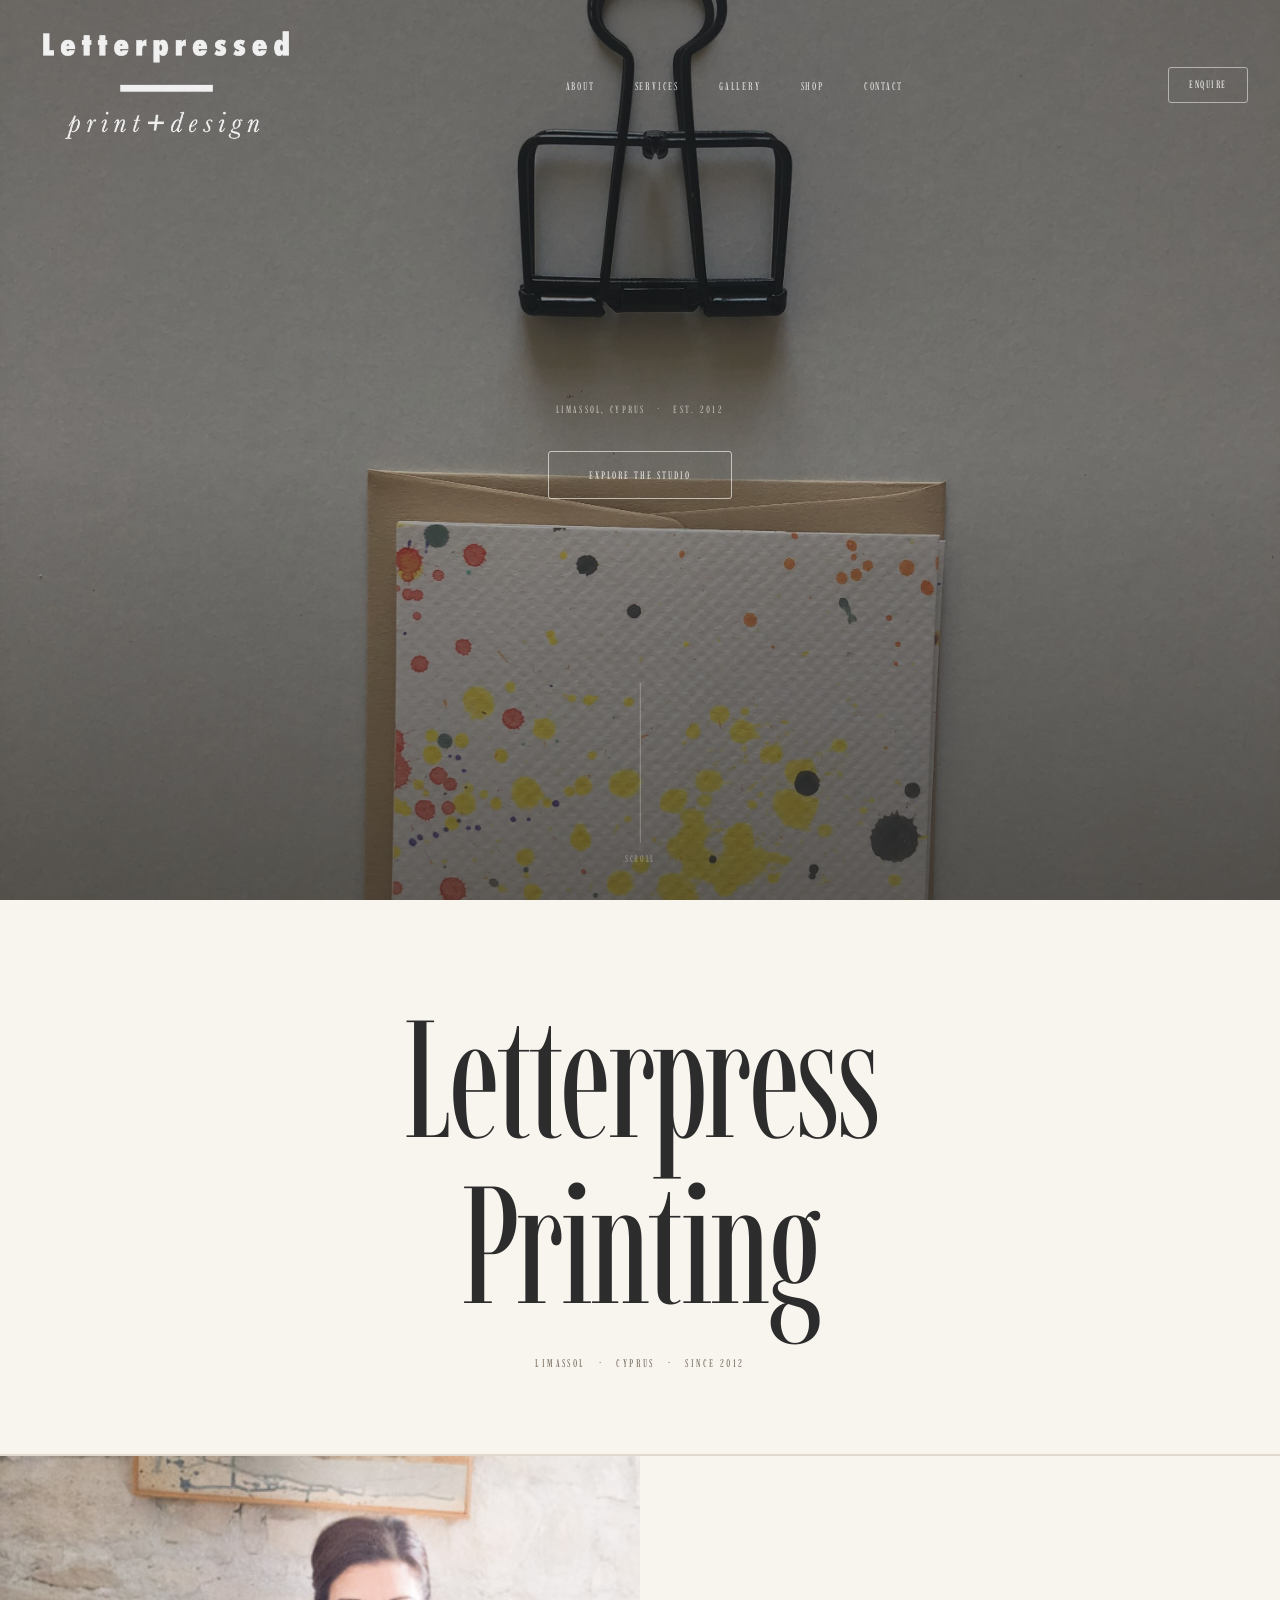
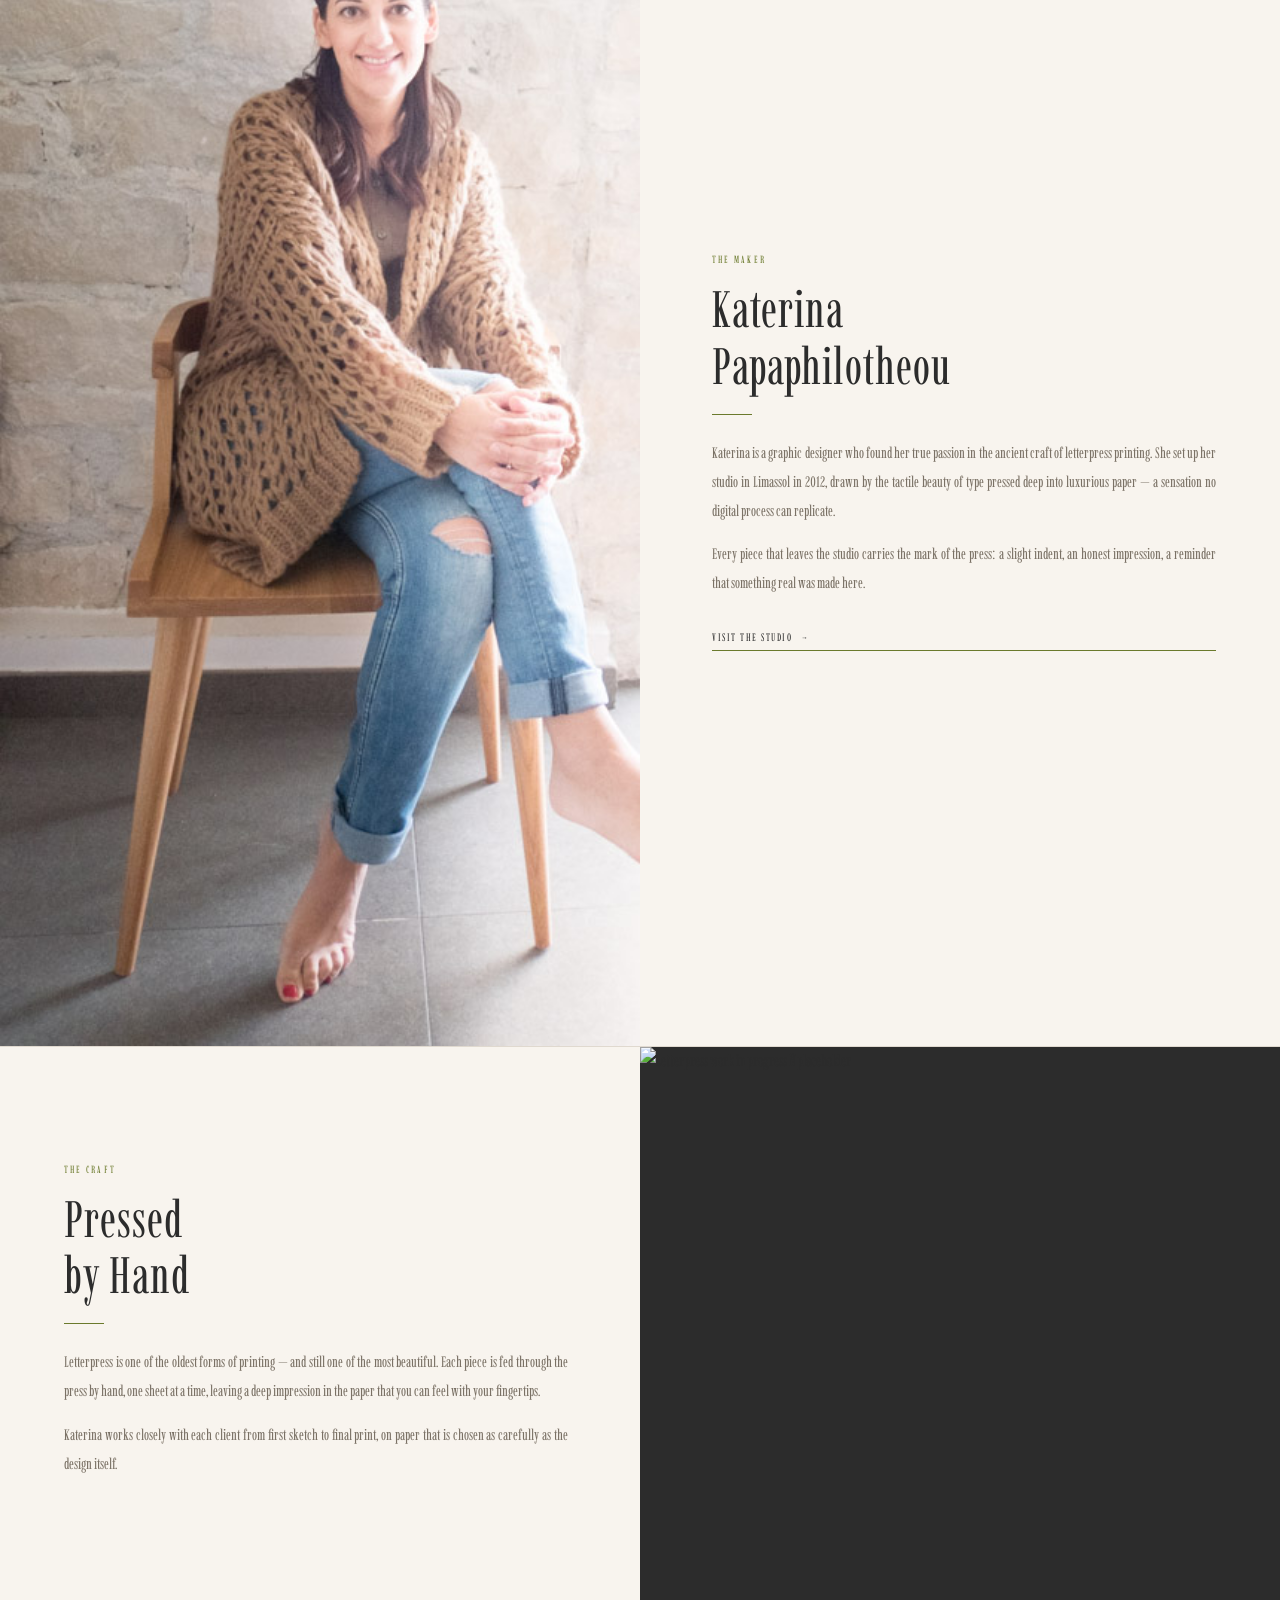
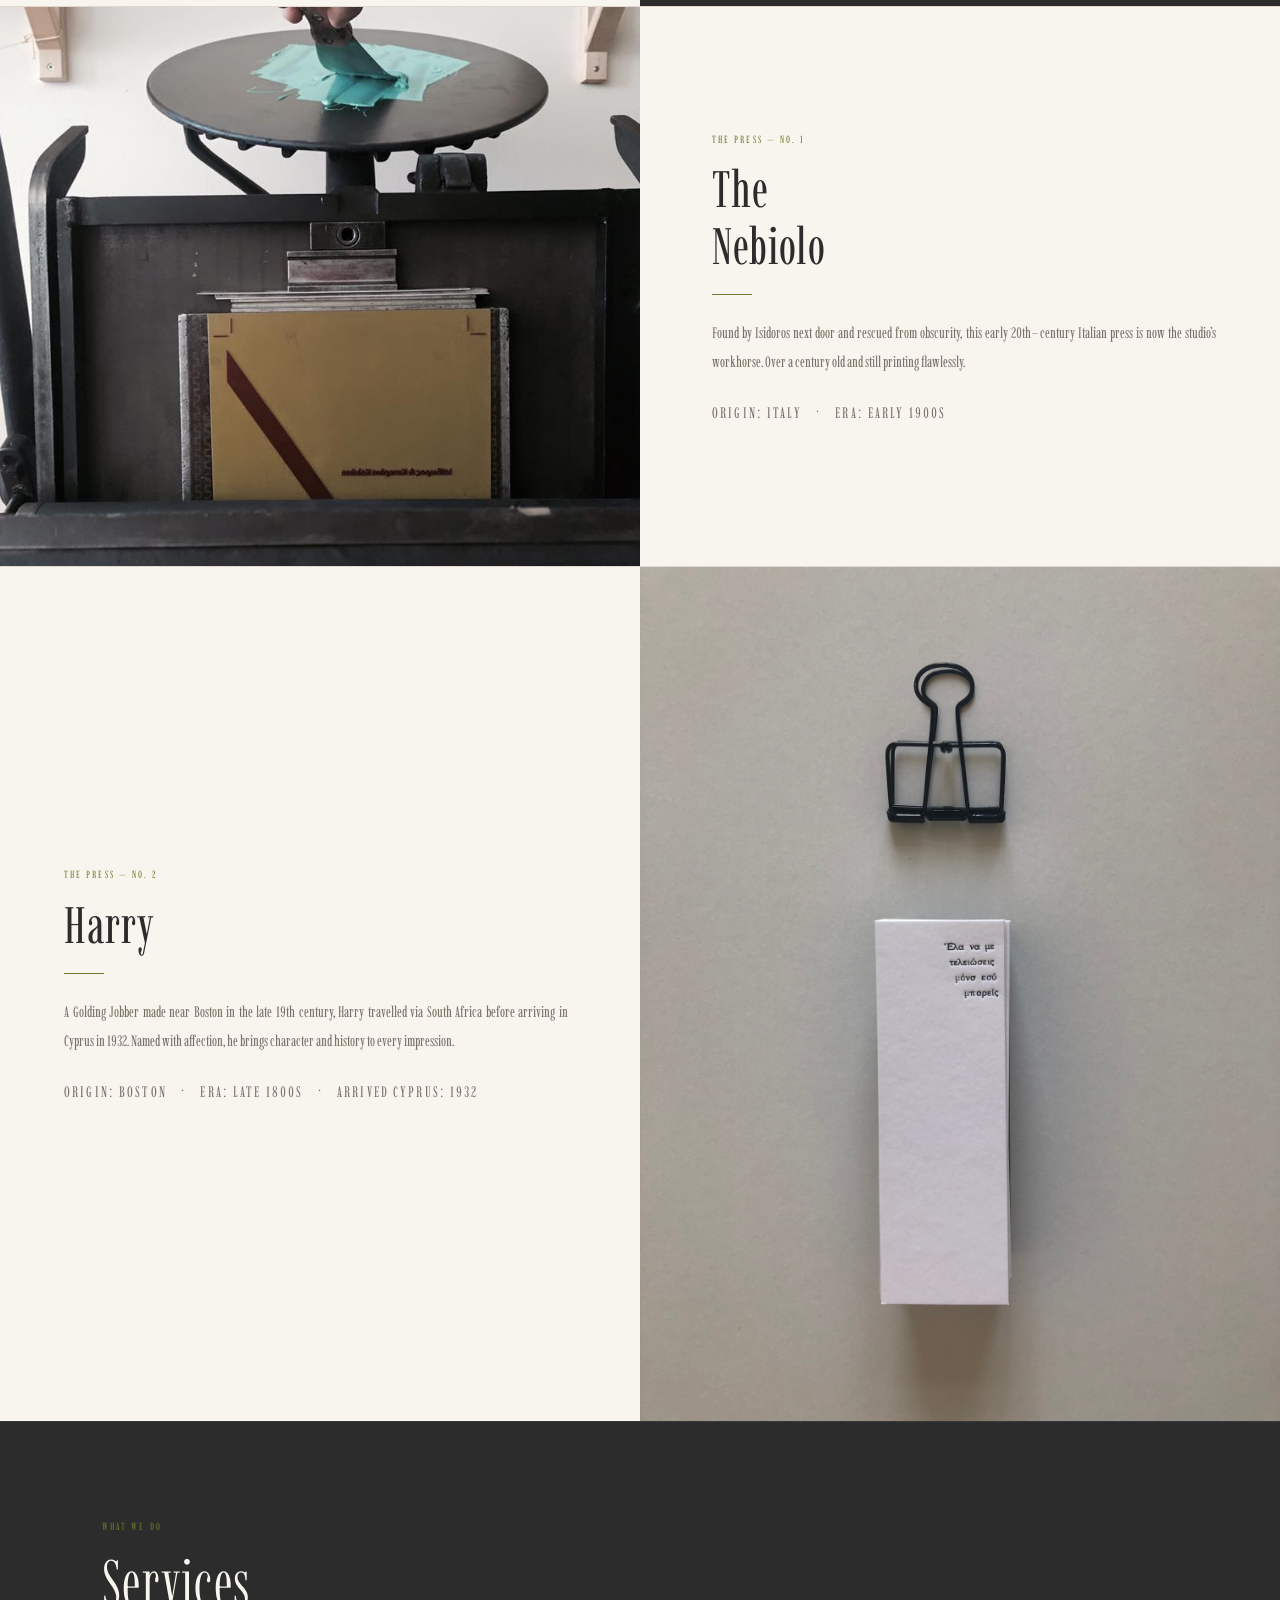
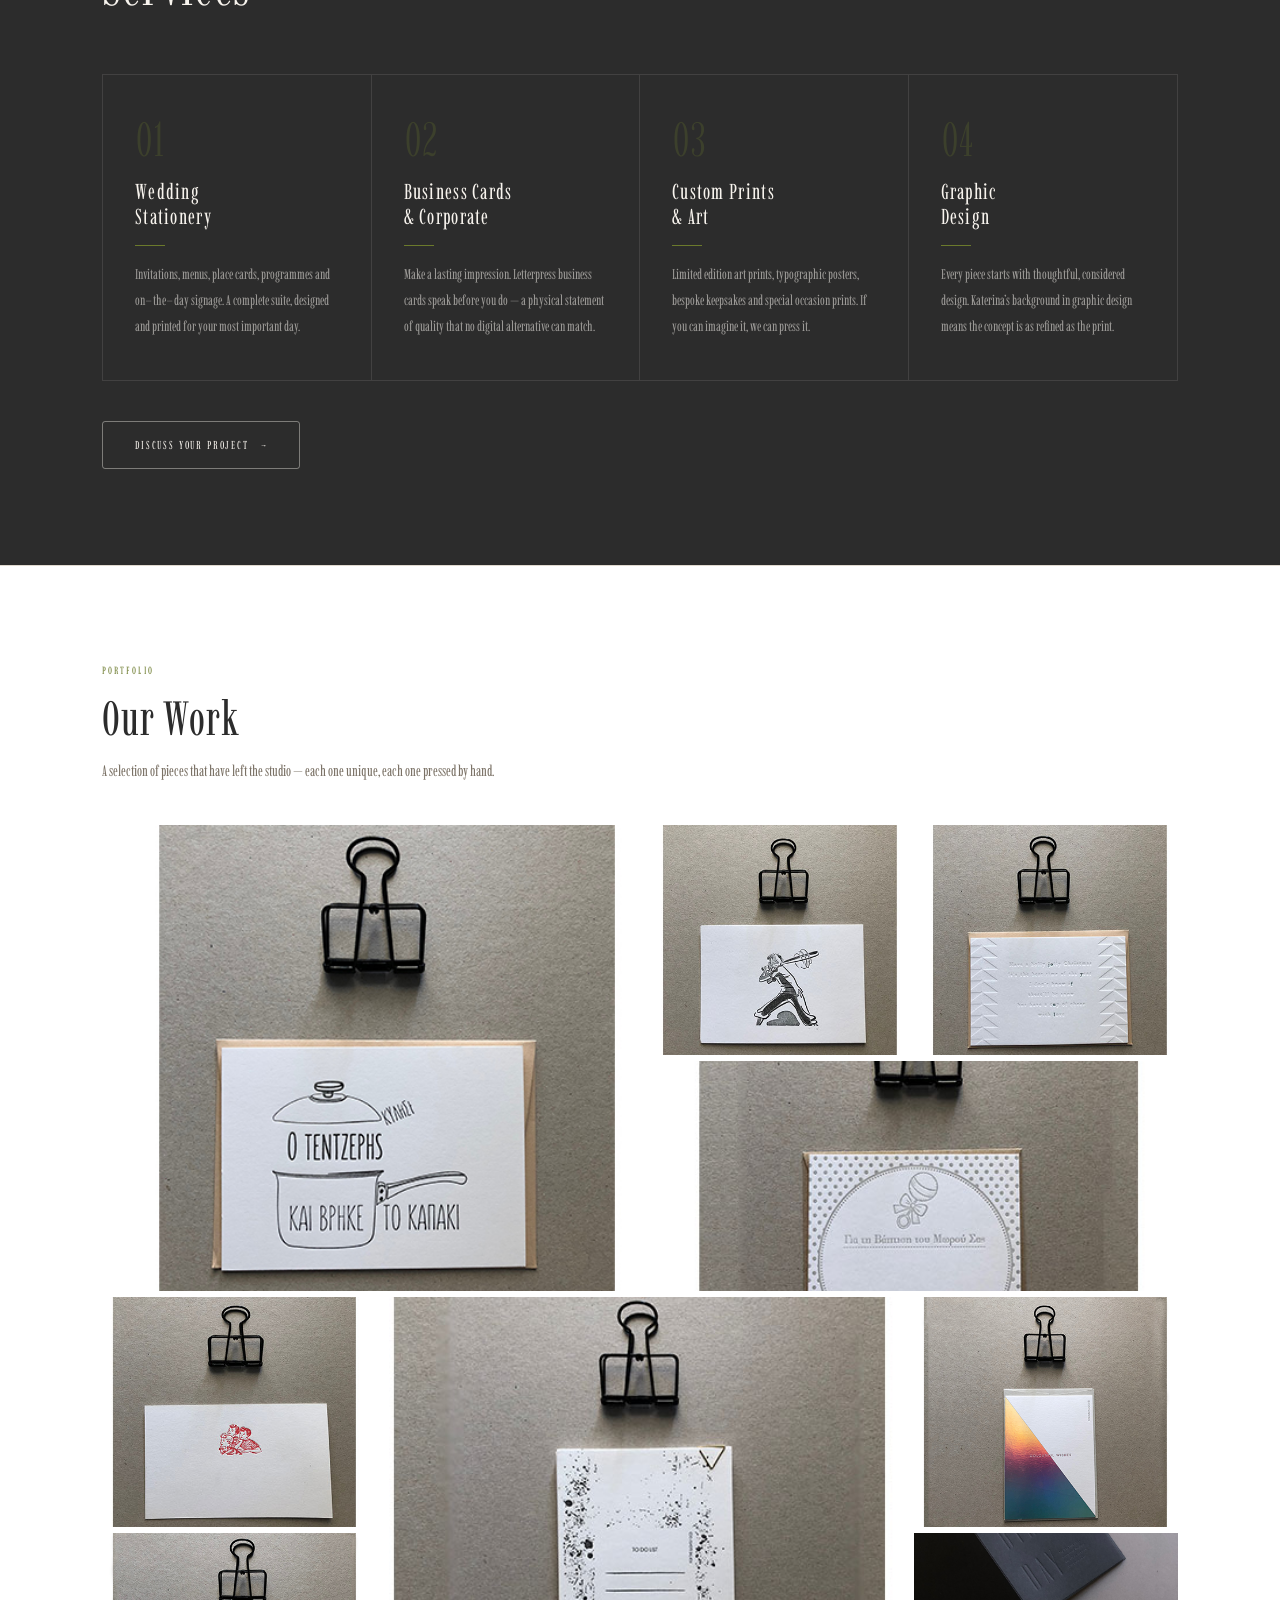
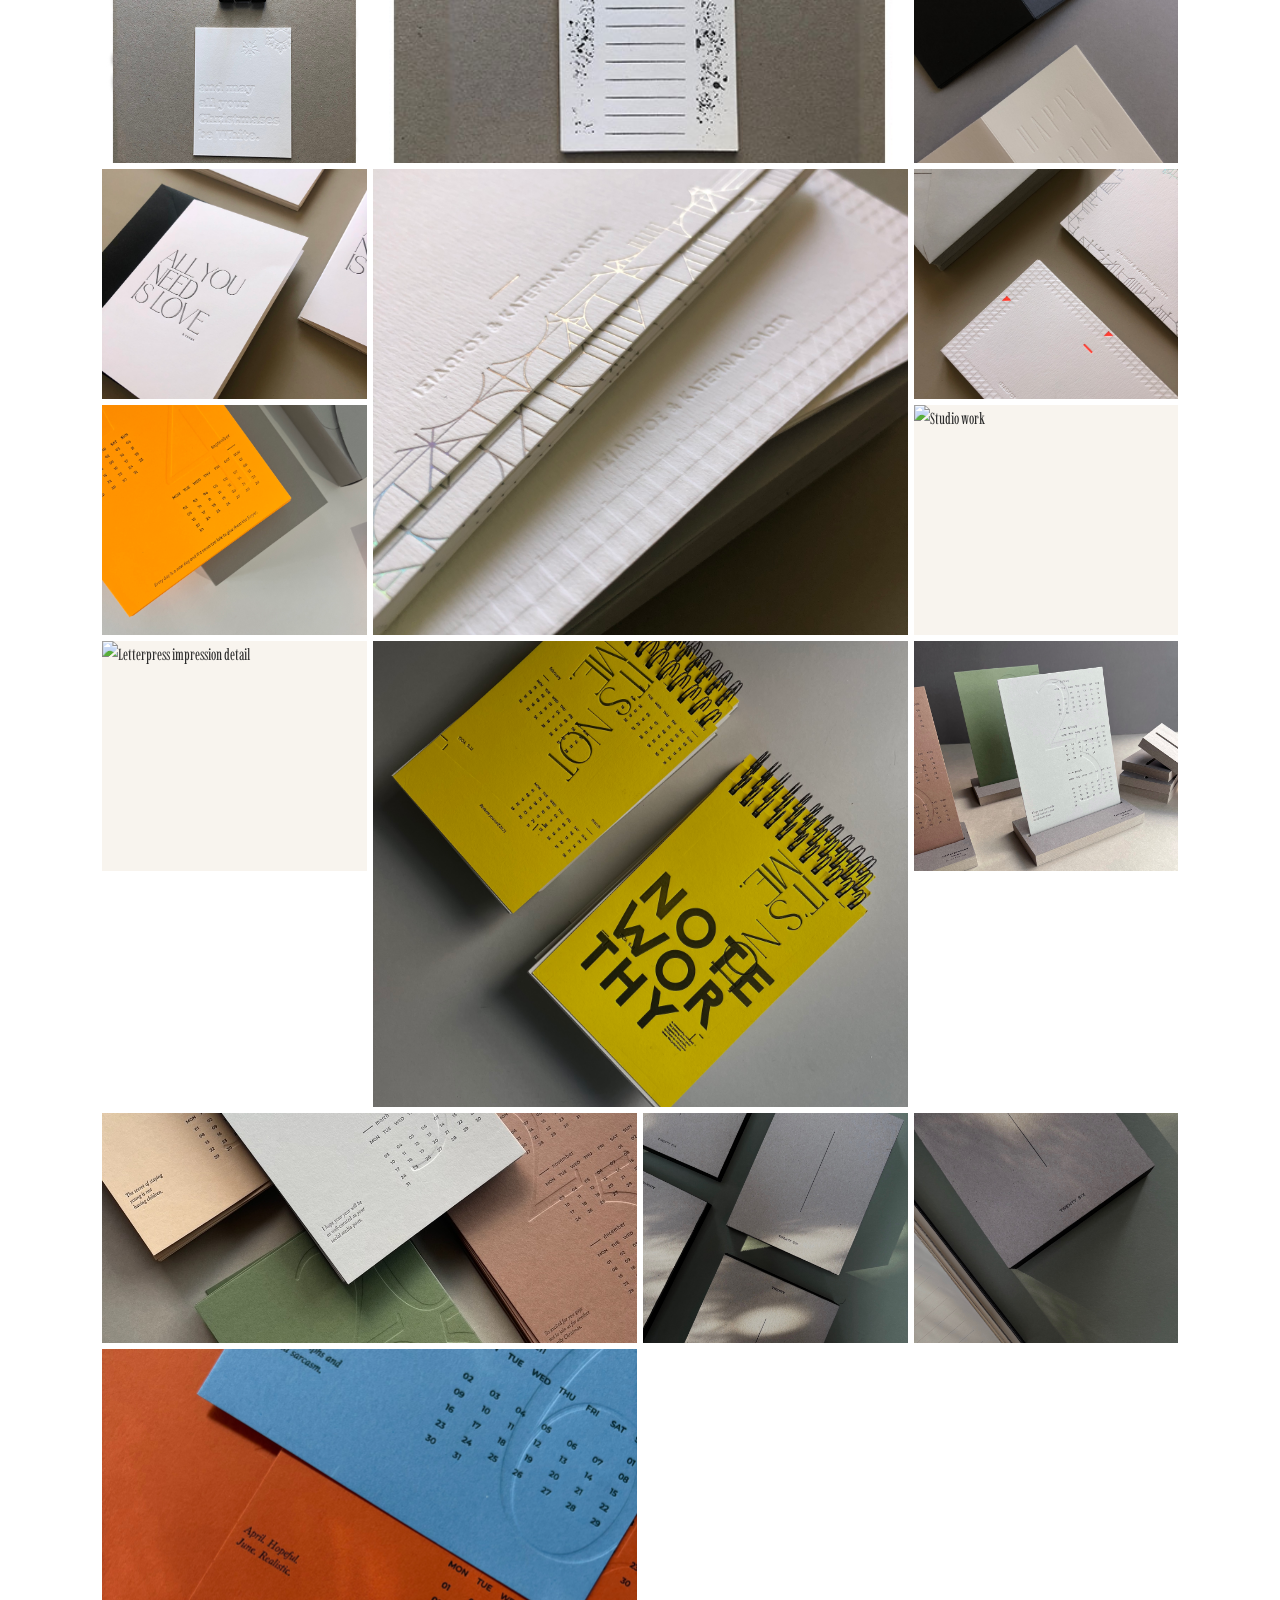
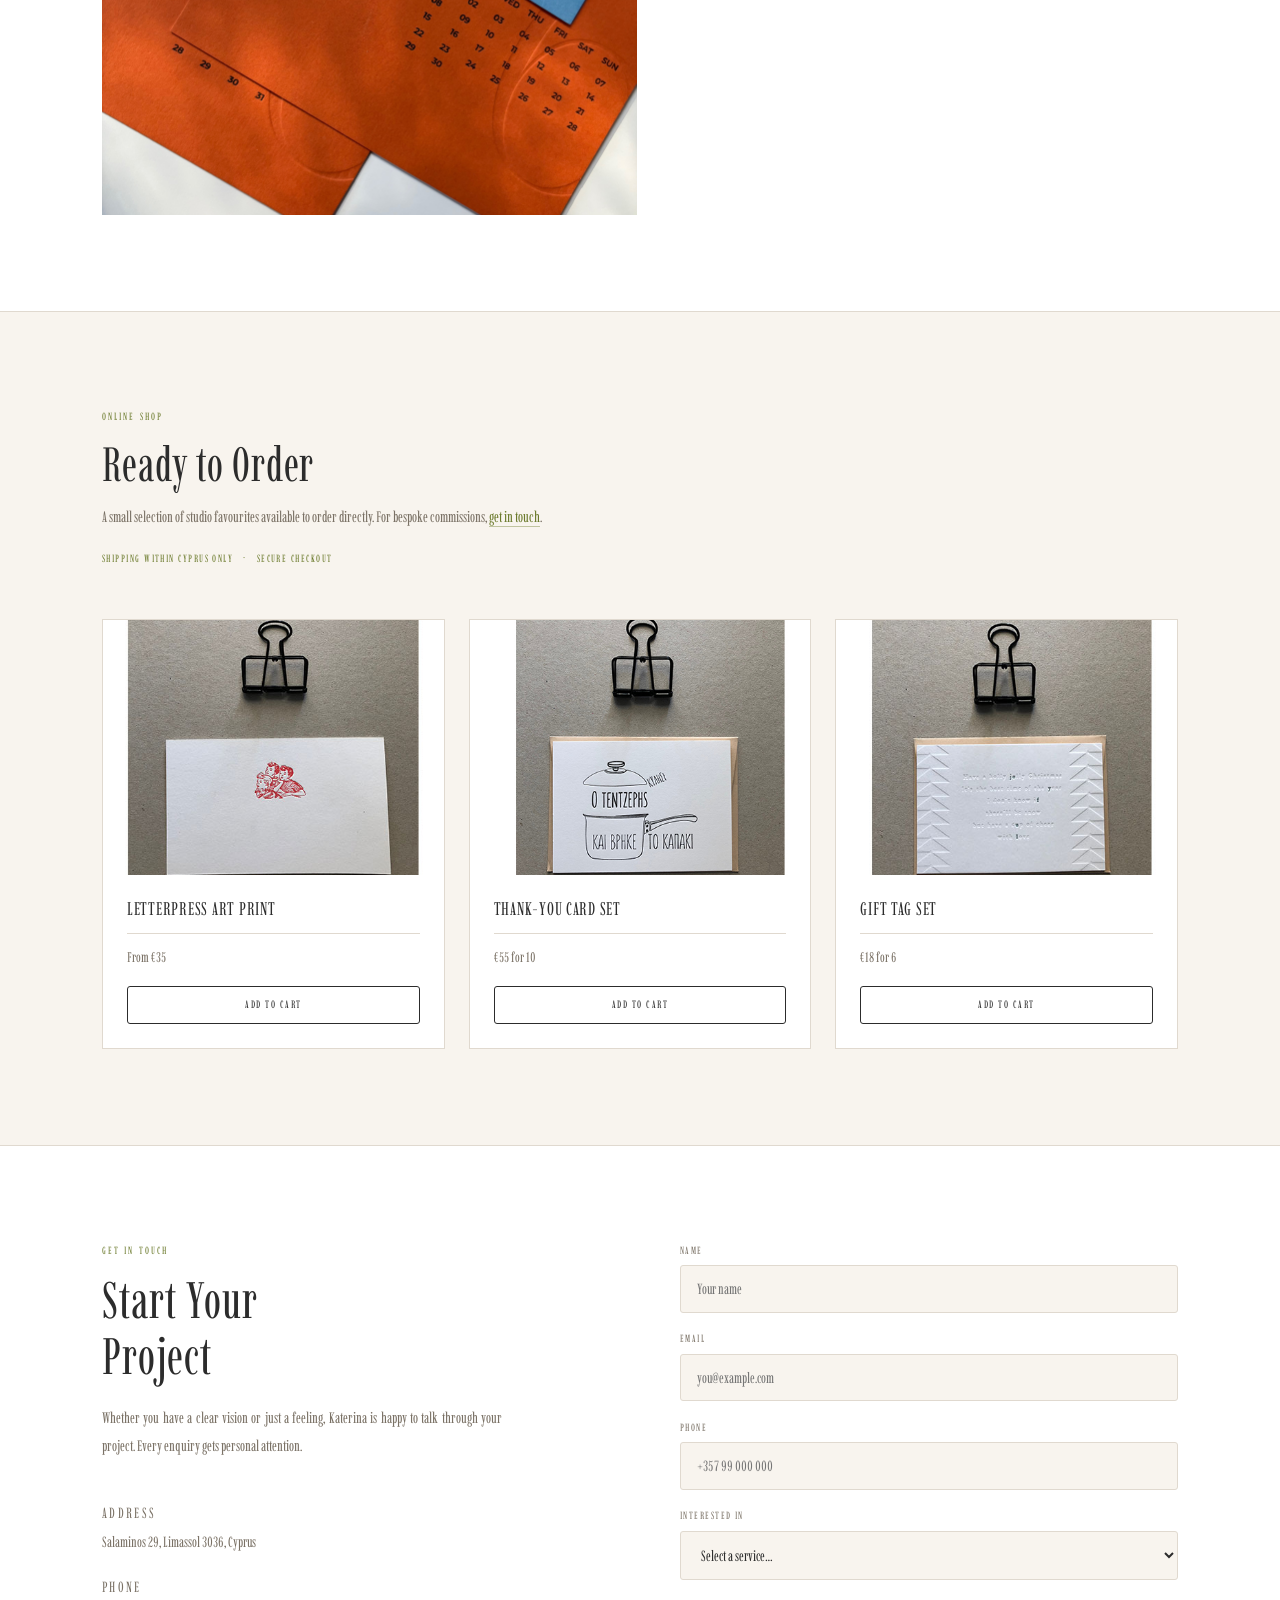
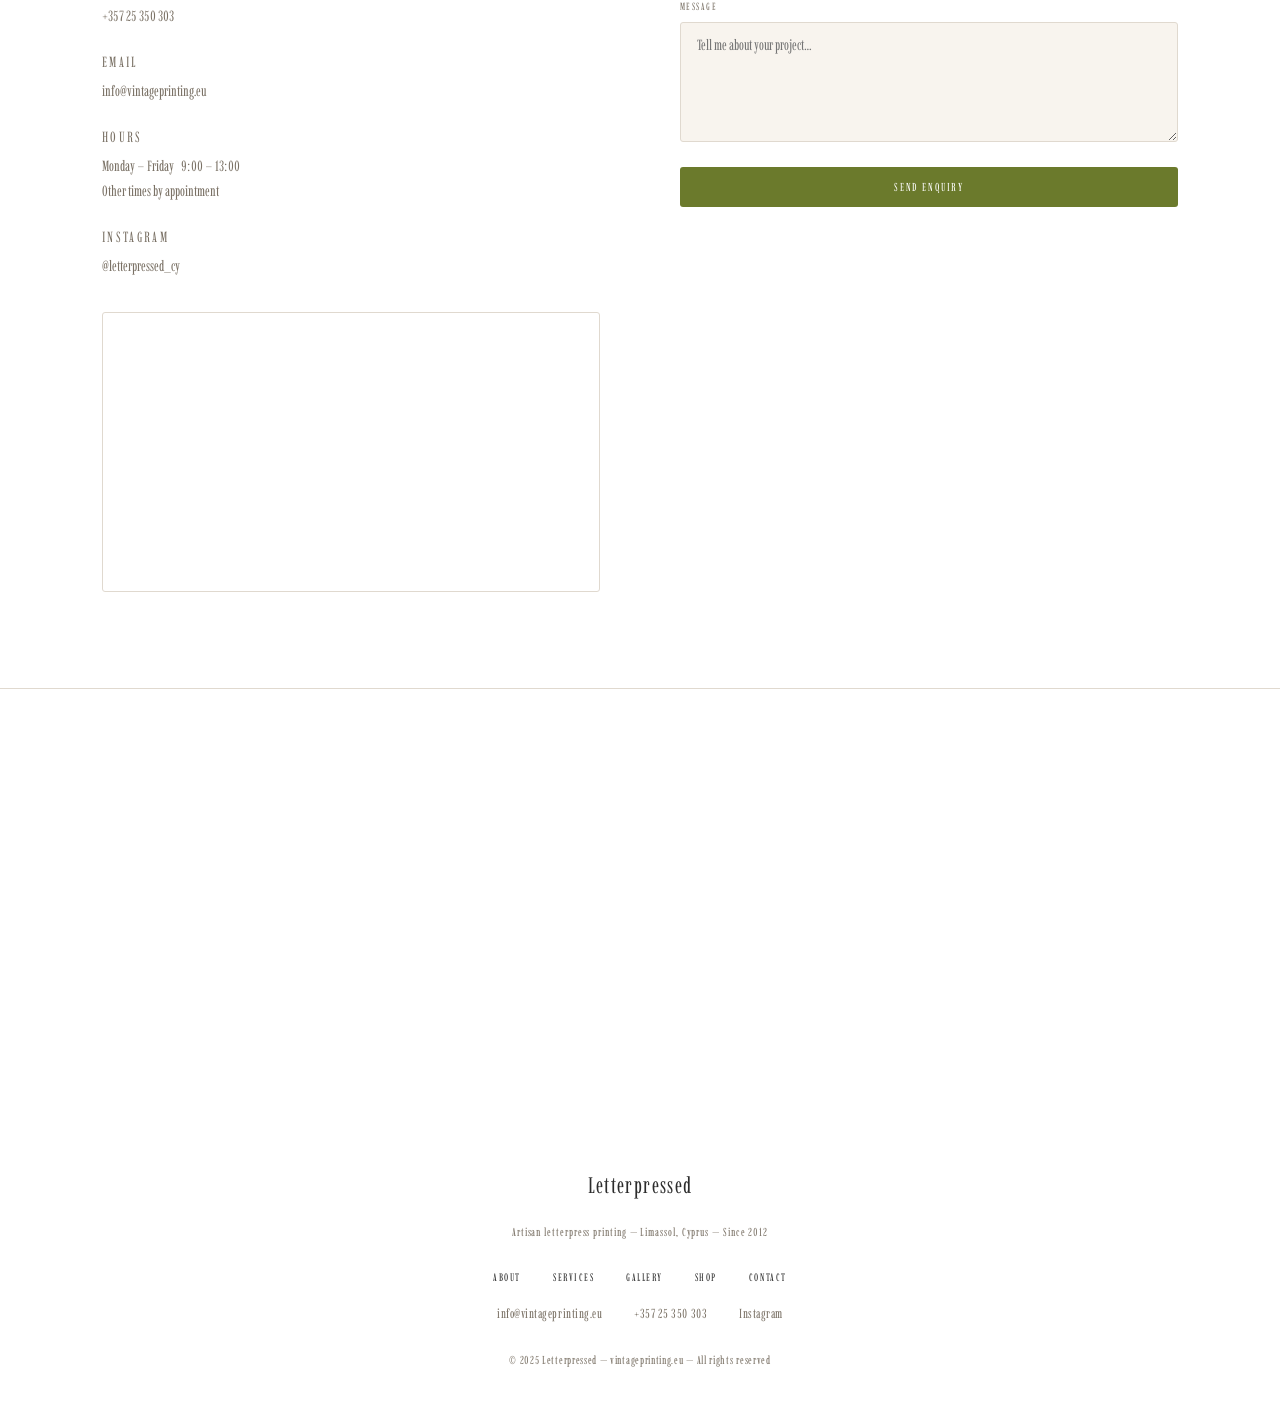
==== commit bb4fbe85: "Typography: migrate all fonts to Imbue variable font H1 uppercase, H2–H5 regular weight. Removes Pla" ====
--- a/index.html
+++ b/index.html
@@ -12,7 +12,7 @@
   <title>Letterpressed | Letterpress Printing Studio &mdash; Limassol, Cyprus</title>
   <link rel="preconnect" href="https://fonts.googleapis.com">
   <link rel="preconnect" href="https://fonts.gstatic.com" crossorigin>
-  <link href="https://fonts.googleapis.com/css2?family=Playfair+Display:ital,wght@0,400;0,500;1,400;1,500&family=Josefin+Sans:ital,wght@0,100;0,200;0,300;0,400;0,600;0,700;1,100;1,200;1,300&family=Roboto+Mono:wght@300;400;500&display=swap" rel="stylesheet">
+  <link href="https://fonts.googleapis.com/css2?family=Imbue:opsz,wght@10..100,100..900&display=swap" rel="stylesheet">
   <link rel="stylesheet" href="https://cdn.snipcart.com/themes/v3.3.3/default/snipcart.css">
   <link rel="stylesheet" href="style.css">
   <link rel="icon" type="image/png" href="images/logo-black.png">
--- a/style.css
+++ b/style.css
@@ -1,13 +1,3 @@
-@font-face {
-  font-family: Queensila;
-  src: url('fonts/Queensila.ttf') format('truetype');
-  font-display: swap;
-}
-@font-face {
-  font-family: Nesans;
-  src: url('fonts/Nesans.ttf') format('truetype');
-  font-display: swap;
-}
 /* ============================================================
    LETTERPRESSED � vintageprinting.eu  |  style.css  v2
    Palette: Cream #F8F4EE | Charcoal #2C2C2C | Gold #6B7A2C
@@ -31,7 +21,7 @@
 html { scroll-behavior: smooth; font-size: 16px; }
 
 body {
-  font-family: 'Josefin Sans', sans-serif;
+  font-family: 'Imbue', serif;
   background: var(--cream);
   color: var(--charcoal);
   line-height: 1.75;
@@ -43,34 +33,38 @@
 
 /* TYPE HIERARCHY */
 h1 {
-  font-family: 'Playfair Display', serif;
+  font-family: 'Imbue', serif;
   font-weight: 400;
   letter-spacing: .04em;
-  text-transform: none;
+  text-transform: uppercase;
   line-height: 1.05;
 }
 h2 {
-  font-family: 'Playfair Display', serif;
+  font-family: 'Imbue', serif;
   font-weight: 400;
-  font-style: italic;
   letter-spacing: .02em;
   line-height: 1.1;
 }
 h3 {
-  font-family: Nesans, 'Josefin Sans', sans-serif;
-  font-weight: 700;
-  letter-spacing: .18em;
-  text-transform: uppercase;
+  font-family: 'Imbue', serif;
+  font-weight: 400;
+  letter-spacing: .06em;
   line-height: 1.15;
 }
 h4 {
-  font-family: 'Josefin Sans', sans-serif;
-  font-weight: 300;
+  font-family: 'Imbue', serif;
+  font-weight: 400;
   letter-spacing: .06em;
   line-height: 1.2;
 }
+h5 {
+  font-family: 'Imbue', serif;
+  font-weight: 400;
+  letter-spacing: .04em;
+  line-height: 1.2;
+}
 .accent, .mono {
-  font-family: 'Roboto Mono', monospace;
+  font-family: 'Imbue', serif;
   letter-spacing: .04em;
 }
 
@@ -80,7 +74,7 @@
 .container { max-width: 1140px; margin: 0 auto; padding: 0 2rem; }
 
 .eyebrow {
-  font-family: 'Roboto Mono', monospace;
+  font-family: 'Imbue', serif;
   font-size: .65rem;
   letter-spacing: .2em;
   text-transform: uppercase;
@@ -92,7 +86,7 @@
 .btn {
   display: inline-block;
   padding: .8rem 2rem;
-  font-family: 'Josefin Sans', sans-serif;
+  font-family: 'Imbue', serif;
   font-size: .72rem;
   letter-spacing: .16em;
   text-transform: uppercase;
@@ -142,7 +136,7 @@
 .nav__links a:hover { color: var(--gold) !important; }
 
 .nav__enquire {
-  font-family: 'Roboto Mono', monospace; font-size: .67rem;
+  font-family: 'Imbue', serif; font-size: .67rem;
   letter-spacing: .14em; text-transform: uppercase;
   padding: .5rem 1.25rem;
   border: 1px solid rgba(255,255,255,.5);
@@ -170,7 +164,7 @@
 }
 .nav__mobile.open { display: flex; }
 .nav__mobile a {
-  font-family: 'Josefin Sans', sans-serif; font-size: 2.2rem;
+  font-family: 'Imbue', serif; font-size: 2.2rem;
   color: var(--cream); letter-spacing: .05em;
 }
 .nav__mobile a:hover { color: var(--gold); }
@@ -226,14 +220,14 @@
   align-items: center; gap: 2rem; text-align: center;
 }
 .hero__location {
-  font-family: 'Roboto Mono', monospace; font-size: .65rem;
+  font-family: 'Imbue', serif; font-size: .65rem;
   letter-spacing: .22em; text-transform: uppercase;
   color: rgba(248,244,238,.65);
 }
 .hero__cta {
   display: inline-block;
   padding: .85rem 2.5rem;
-  font-family: 'Roboto Mono', monospace; font-size: .68rem;
+  font-family: 'Imbue', serif; font-size: .68rem;
   letter-spacing: .18em; text-transform: uppercase;
   border: 1px solid rgba(248,244,238,.65);
   color: rgba(248,244,238,.9); border-radius: var(--radius);
@@ -249,7 +243,7 @@
 .hero__scroll {
   position: absolute; bottom: 2rem; left: 50%; transform: translateX(-50%);
   z-index: 2; display: flex; flex-direction: column; align-items: center; gap: .5rem;
-  color: rgba(248,244,238,.4); font-family: 'Josefin Sans', sans-serif;
+  color: rgba(248,244,238,.4); font-family: 'Imbue', serif;
   font-size: .6rem; letter-spacing: .18em; text-transform: uppercase;
 }
 .hero__scroll-line {
@@ -273,9 +267,9 @@
 }
 .statement__inner { max-width: 1400px; margin: 0 auto; }
 .statement__text {
-  font-family: 'Josefin Sans', sans-serif;
+  font-family: 'Imbue', serif;
   font-size: clamp(4.5rem, 13vw, 11rem);
-  font-weight: 100;
+  font-weight: 400;
   line-height: 1.0;
   color: var(--charcoal);
   letter-spacing: -.02em;
@@ -287,7 +281,7 @@
 }
 .statement__sub {
   margin-top: 1.5rem;
-  font-family: 'Josefin Sans', sans-serif;
+  font-family: 'Imbue', serif;
   font-size: .7rem;
   letter-spacing: .22em;
   text-transform: uppercase;
@@ -333,12 +327,12 @@
 }
 
 .ed-label {
-  font-family: 'Roboto Mono', monospace; font-size: .65rem;
+  font-family: 'Imbue', serif; font-size: .65rem;
   letter-spacing: .2em; text-transform: uppercase;
   color: var(--gold); display: block; margin-bottom: .75rem;
 }
 .ed-title {
-  font-family: 'Josefin Sans', sans-serif;
+  font-family: 'Imbue', serif;
   font-size: clamp(2.2rem, 4vw, 3.2rem);
   font-weight: 400; line-height: 1.1;
   margin-bottom: 1.25rem;
@@ -352,14 +346,14 @@
   margin-bottom: .9rem; line-height: 1.9;
 }
 .ed-meta {
-  font-family: 'Roboto Mono', monospace; font-size: .67rem;
+  font-family: 'Imbue', serif; font-size: .67rem;
   letter-spacing: .14em; text-transform: uppercase;
   color: var(--gold); margin-top: .5rem;
   text-align: left !important;
 }
 .ed-link {
   margin-top: 1rem;
-  font-family: 'Roboto Mono', monospace; font-size: .68rem;
+  font-family: 'Imbue', serif; font-size: .68rem;
   letter-spacing: .14em; text-transform: uppercase;
   color: var(--charcoal); display: inline-block;
   border-bottom: 1px solid var(--gold); padding-bottom: .15rem;
@@ -379,7 +373,7 @@
 }
 .services__head .eyebrow { color: var(--gold); }
 .services__title {
-  font-family: 'Josefin Sans', sans-serif;
+  font-family: 'Imbue', serif;
   font-size: clamp(2.5rem, 5vw, 4rem);
   color: var(--cream); font-weight: 300;
 }
@@ -396,13 +390,13 @@
 .svc:hover { background: rgba(255,255,255,.04); }
 
 .svc__num {
-  font-family: 'Josefin Sans', sans-serif;
+  font-family: 'Imbue', serif;
   font-size: 3rem; color: rgba(107,122,44,.25);
   line-height: 1; display: block; margin-bottom: 1rem;
   font-weight: 300;
 }
 .svc__name {
-  font-family: 'Josefin Sans', sans-serif;
+  font-family: 'Imbue', serif;
   font-size: 1.35rem; color: var(--cream);
   margin-bottom: 1rem; font-weight: 400;
 }
@@ -431,7 +425,7 @@
 }
 .gallery__head { margin-bottom: 2.5rem; }
 .gallery__title {
-  font-family: 'Josefin Sans', sans-serif;
+  font-family: 'Imbue', serif;
   font-size: clamp(2rem, 4vw, 3rem); font-weight: 400;
   margin-bottom: .75rem;
 }
@@ -498,7 +492,7 @@
 }
 .shop__head { margin-bottom: 3rem; }
 .shop__title {
-  font-family: 'Josefin Sans', sans-serif;
+  font-family: 'Imbue', serif;
   font-size: clamp(2rem, 4vw, 3rem); font-weight: 400;
   margin-bottom: .75rem;
 }
@@ -511,7 +505,7 @@
 .shop__intro a:hover { color: #566220; }
 .shop__note {
   display: inline-block;
-  font-family: 'Roboto Mono', monospace; font-size: .65rem;
+  font-family: 'Imbue', serif; font-size: .65rem;
   letter-spacing: .14em; text-transform: uppercase;
   color: var(--gold);
 }
@@ -532,7 +526,7 @@
 .product:hover .product__img-wrap img { transform: scale(1.03); }
 .product__body { padding: 1.5rem; }
 .product__name {
-  font-family: 'Josefin Sans', sans-serif;
+  font-family: 'Imbue', serif;
   font-size: 1.15rem; letter-spacing: .04em;
   text-transform: uppercase; margin-bottom: .75rem;
   font-weight: 400;
@@ -548,7 +542,7 @@
 .product__btn {
   width: 100%; padding: .7rem;
   background: none; border: 1px solid var(--charcoal);
-  font-family: 'Roboto Mono', monospace; font-size: .67rem;
+  font-family: 'Imbue', serif; font-size: .67rem;
   letter-spacing: .14em; text-transform: uppercase;
   color: var(--charcoal); cursor: pointer;
   transition: var(--trans); border-radius: var(--radius);
@@ -568,7 +562,7 @@
   gap: 5rem; align-items: start;
 }
 .contact__title {
-  font-family: 'Josefin Sans', sans-serif;
+  font-family: 'Imbue', serif;
   font-size: clamp(2.2rem, 4vw, 3.2rem);
   font-weight: 400; margin-bottom: 1.25rem;
 }
@@ -579,7 +573,7 @@
 .contact__details { display: flex; flex-direction: column; gap: 1.25rem; margin-bottom: 2rem; }
 .contact__detail { display: flex; flex-direction: column; gap: .2rem; }
 .contact__detail-label {
-  font-family: 'Roboto Mono', monospace; font-size: .65rem;
+  font-family: 'Imbue', serif; font-size: .65rem;
   letter-spacing: .16em; text-transform: uppercase; color: var(--gold);
 }
 .contact__detail span, .contact__detail a {
@@ -598,7 +592,7 @@
 .contact__form { display: flex; flex-direction: column; gap: 1.1rem; }
 .form-field { display: flex; flex-direction: column; gap: .35rem; }
 .form-field label {
-  font-family: 'Roboto Mono', monospace; font-size: .65rem;
+  font-family: 'Imbue', serif; font-size: .65rem;
   letter-spacing: .14em; text-transform: uppercase; color: var(--mid);
 }
 .form-field input,
@@ -606,7 +600,7 @@
 .form-field textarea {
   padding: .85rem 1rem;
   border: 1px solid var(--border); border-radius: var(--radius);
-  background: var(--cream); font-family: 'Josefin Sans', sans-serif;
+  background: var(--cream); font-family: 'Imbue', serif;
   font-size: .92rem; color: var(--charcoal); outline: none;
   transition: var(--trans);
 }
@@ -642,12 +636,12 @@
   align-items: center; gap: 1rem; text-align: center;
 }
 .footer__brand {
-  font-family: 'Josefin Sans', sans-serif;
+  font-family: 'Imbue', serif;
   font-size: 1.4rem; letter-spacing: .06em;
   color: var(--charcoal);
 }
 .footer__tagline {
-  font-family: 'Roboto Mono', monospace; font-size: .72rem;
+  font-family: 'Imbue', serif; font-size: .72rem;
   letter-spacing: .08em; color: var(--mid);
   text-align: center;
 }
@@ -656,7 +650,7 @@
   gap: .25rem 2rem; margin-top: .5rem;
 }
 .footer__nav a {
-  font-family: 'Roboto Mono', monospace; font-size: .68rem;
+  font-family: 'Imbue', serif; font-size: .68rem;
   letter-spacing: .14em; text-transform: uppercase;
   color: var(--charcoal); transition: var(--trans);
 }
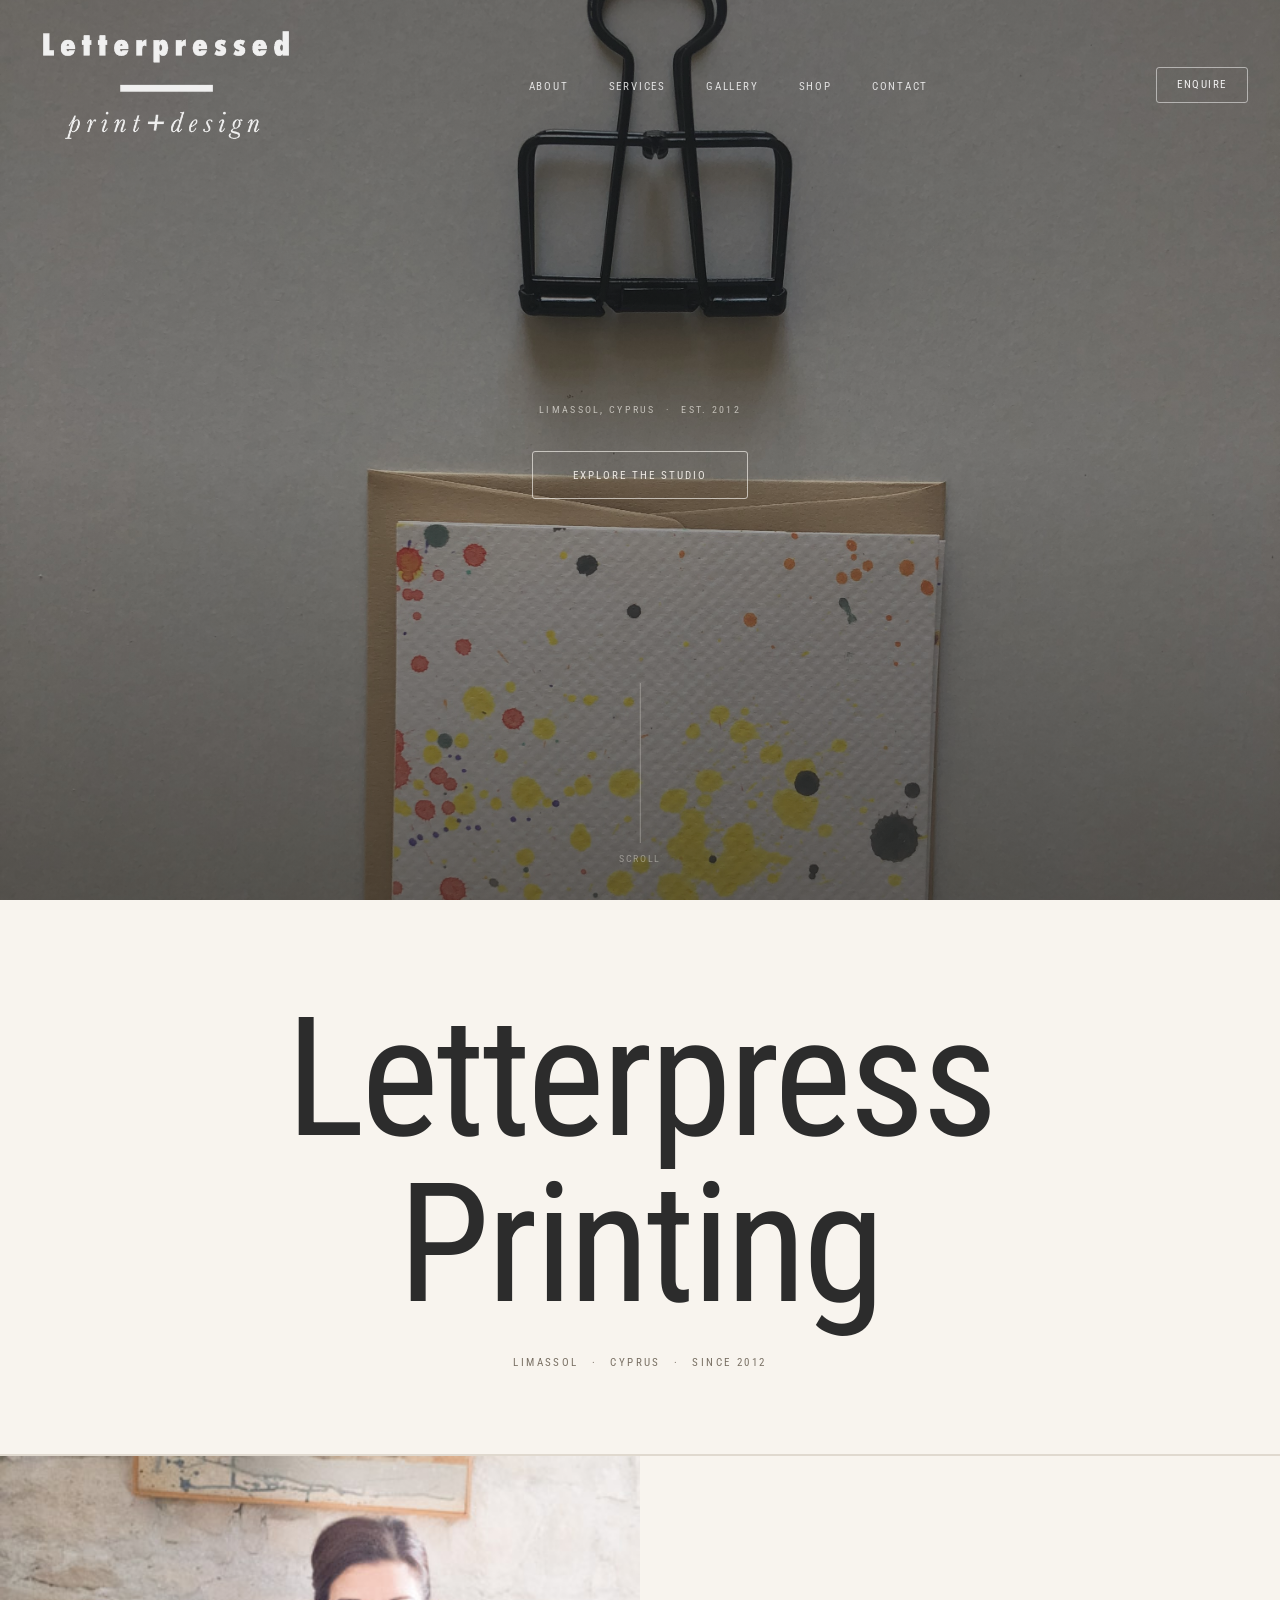
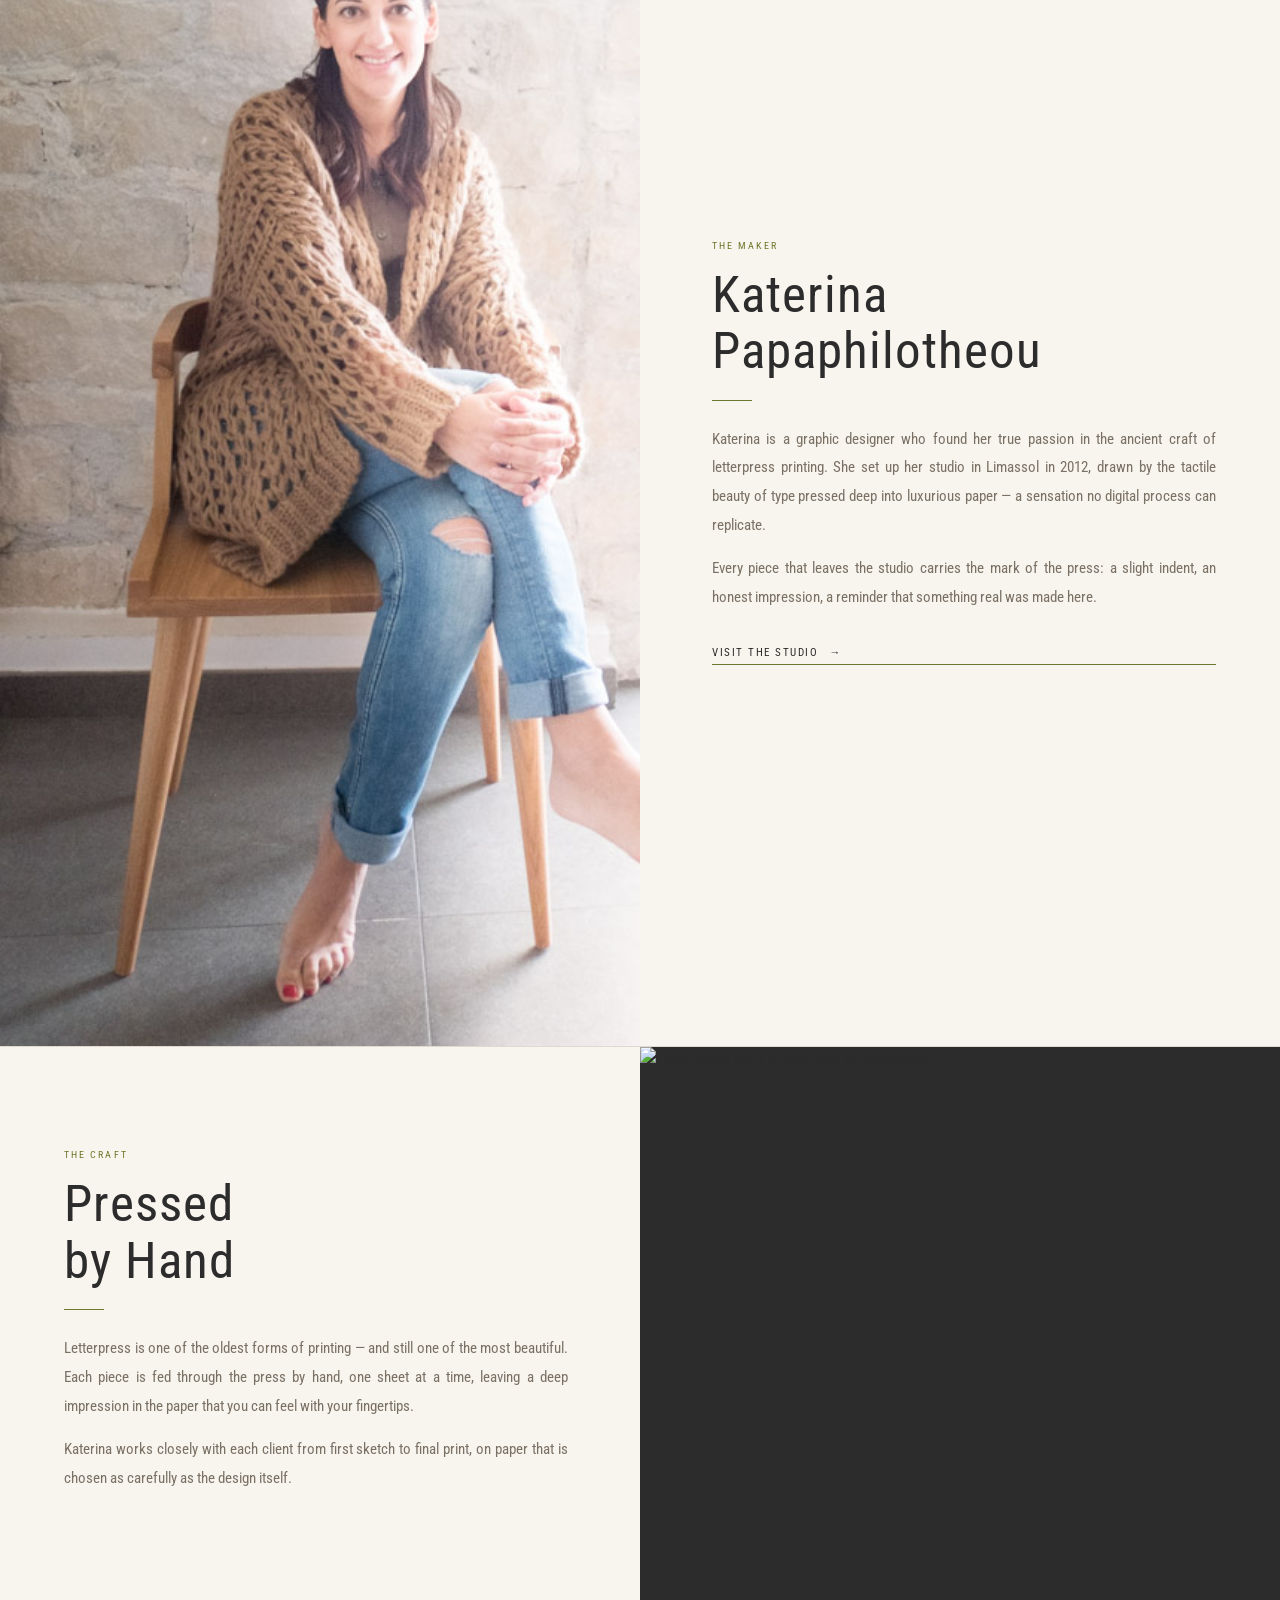
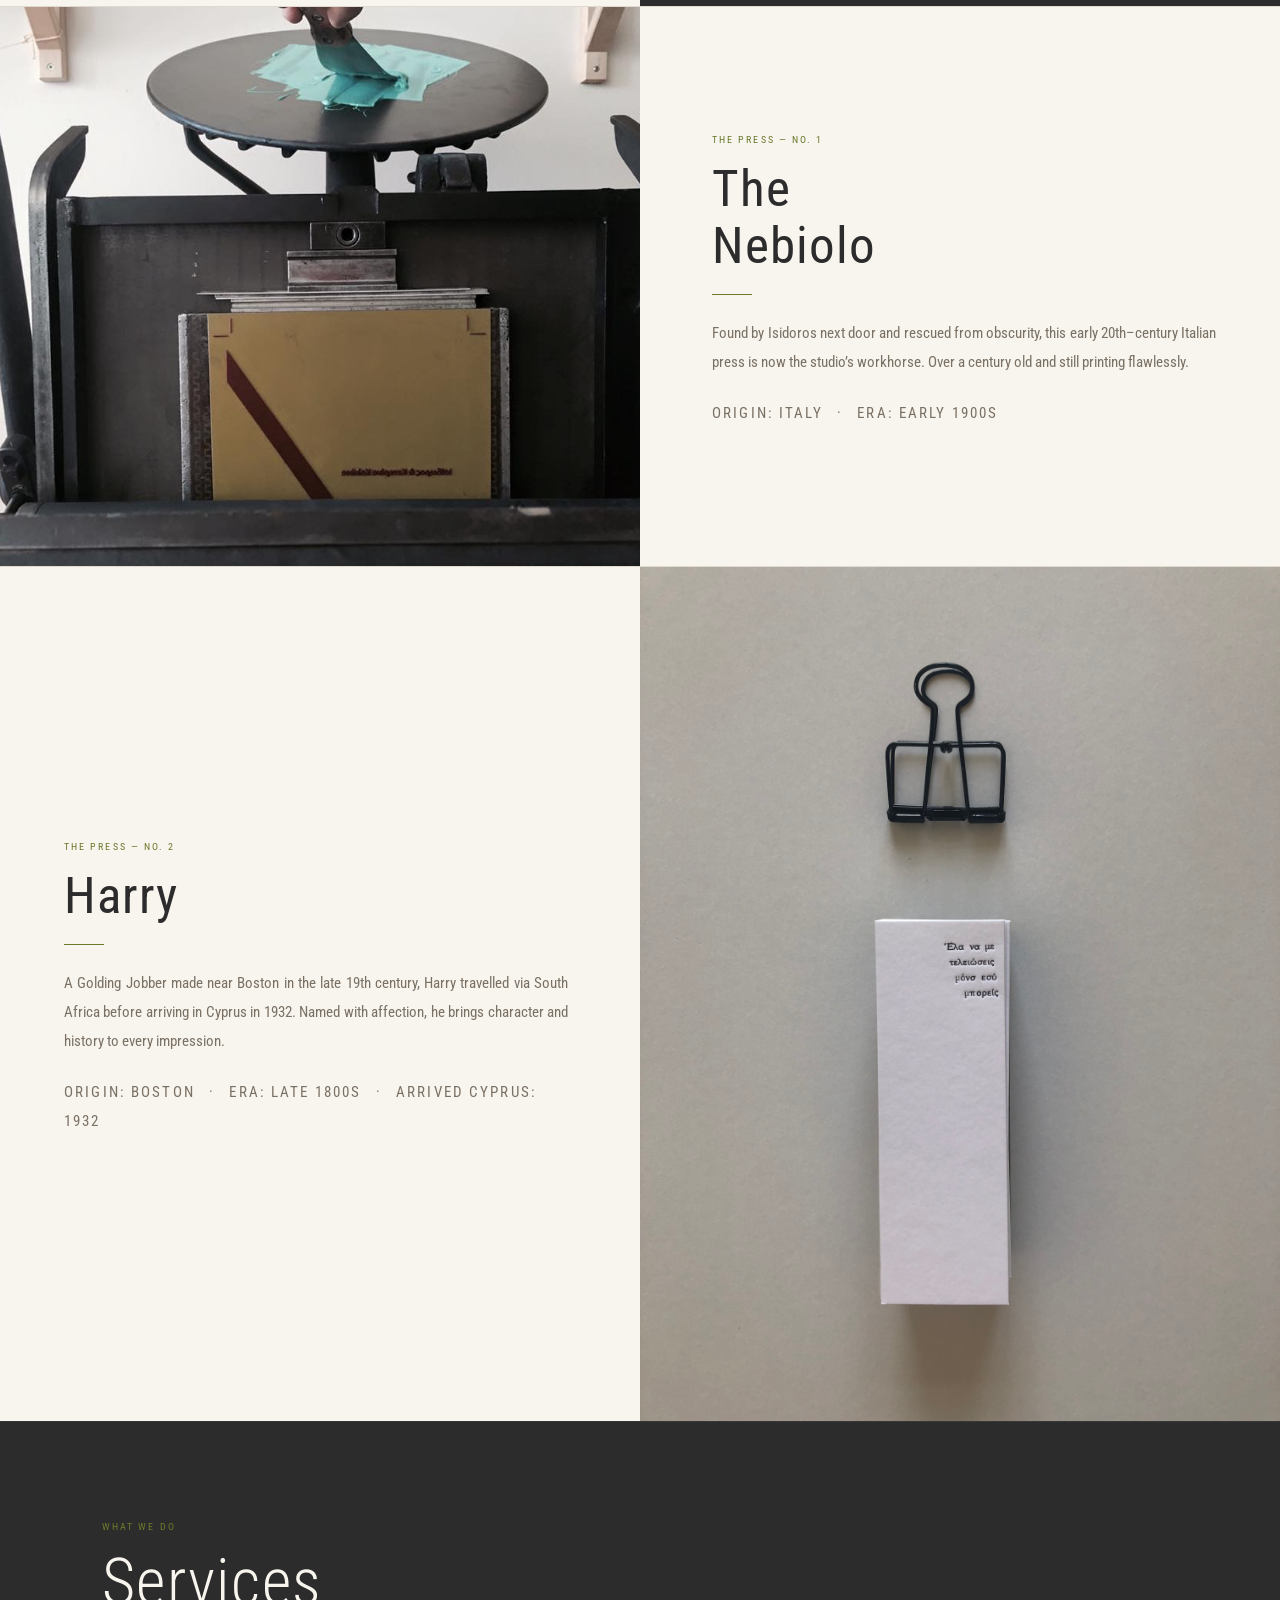
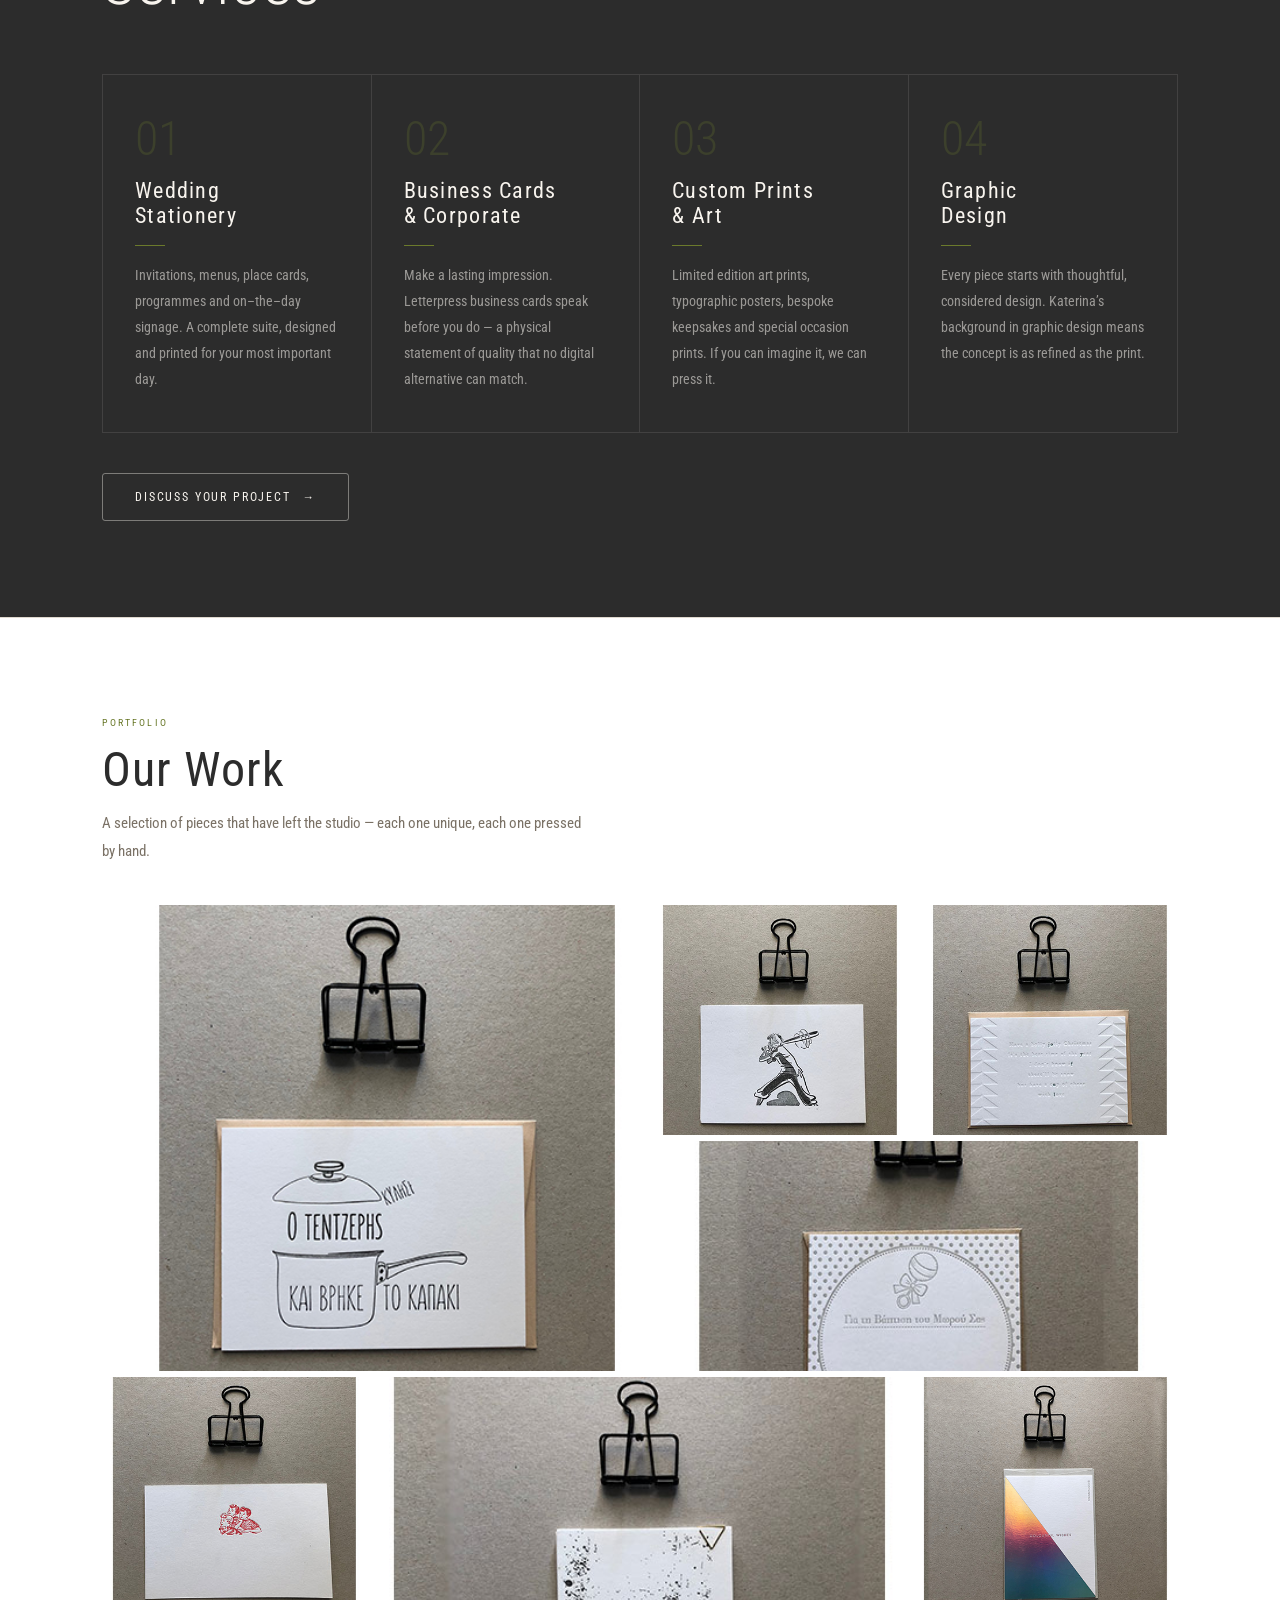
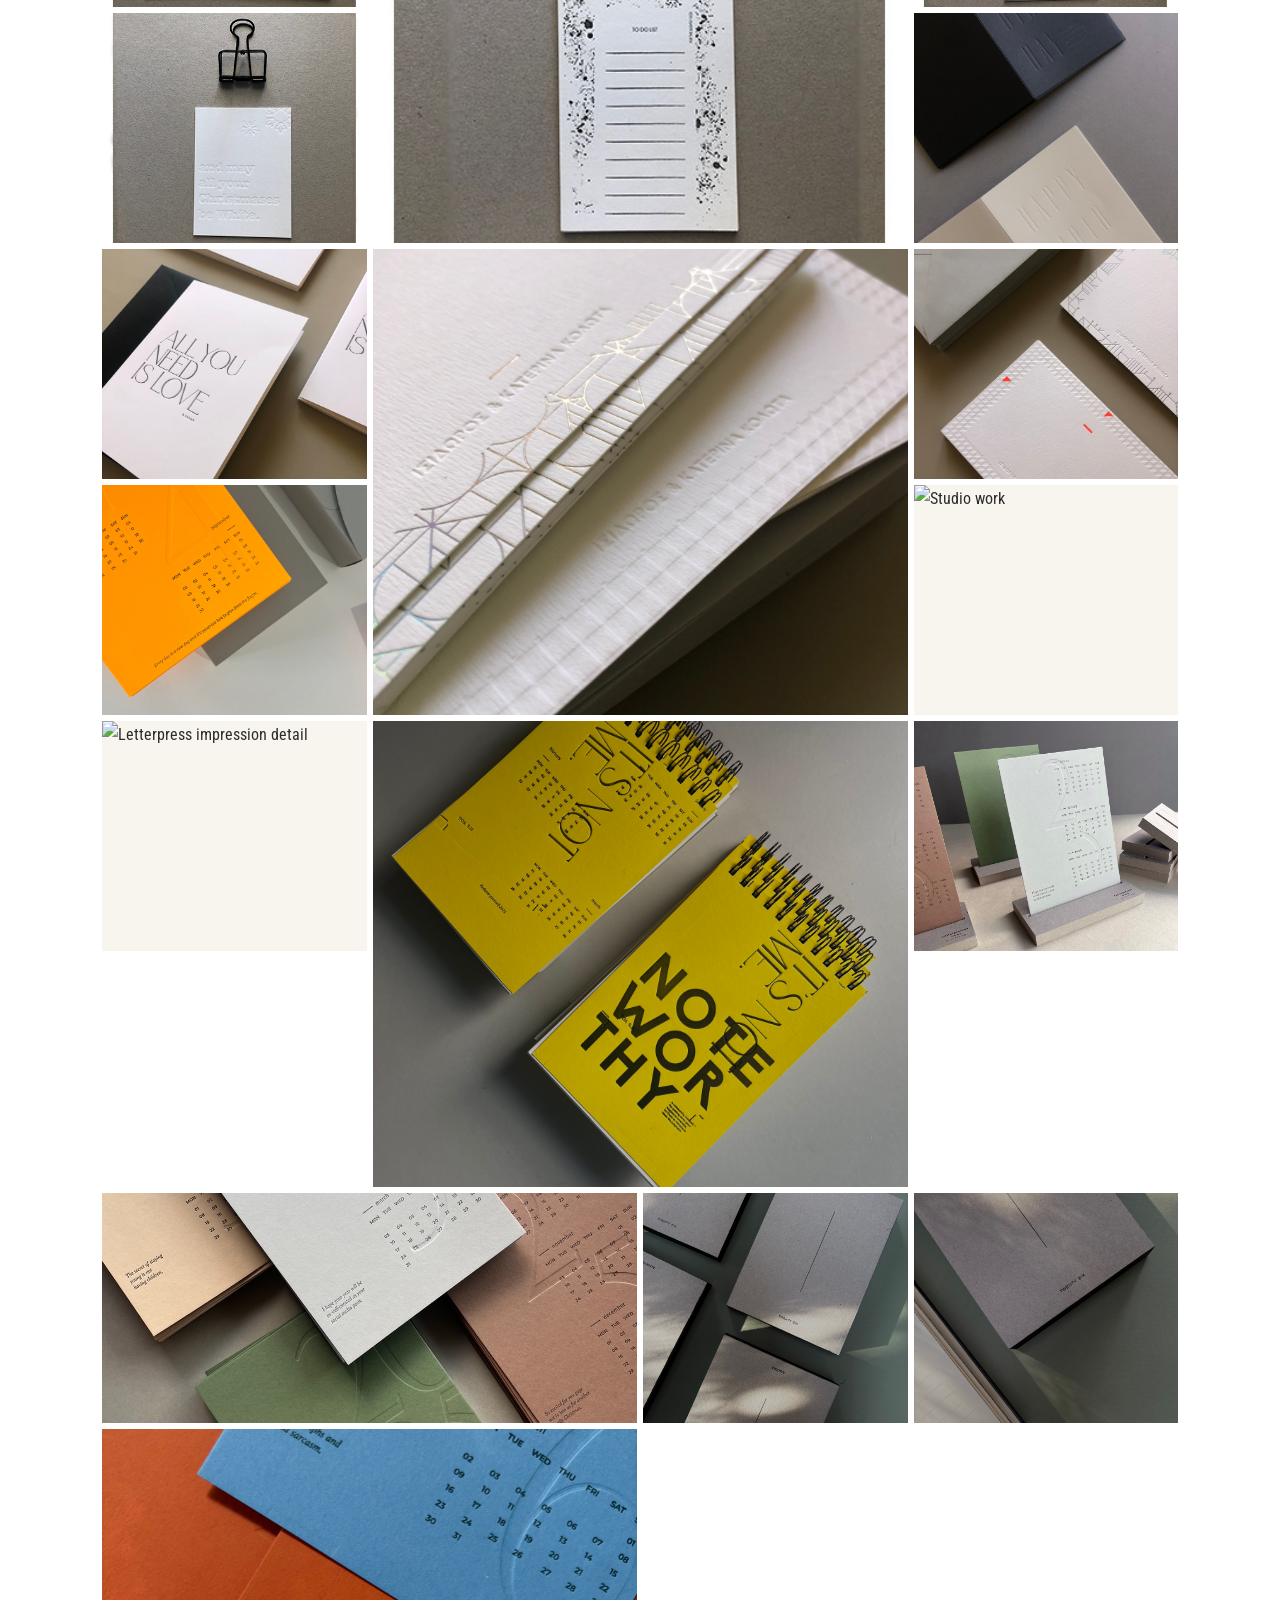
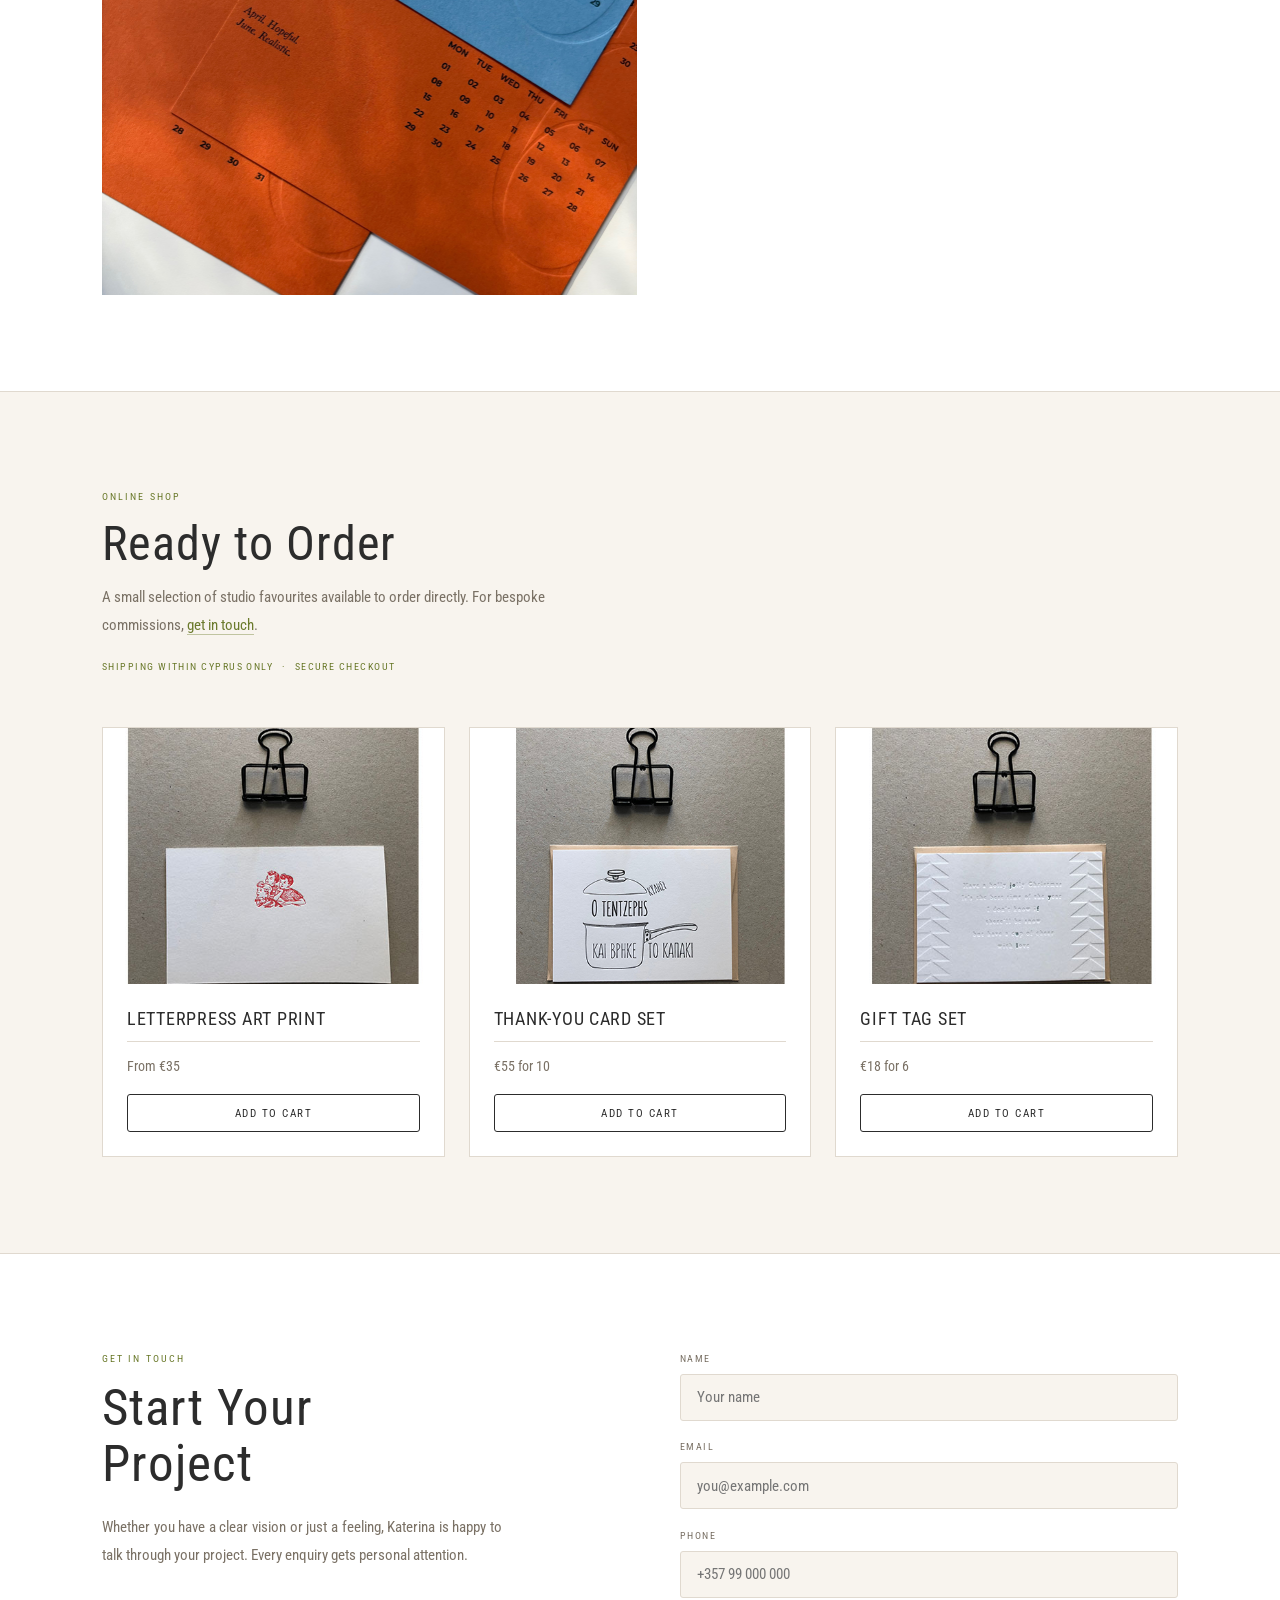
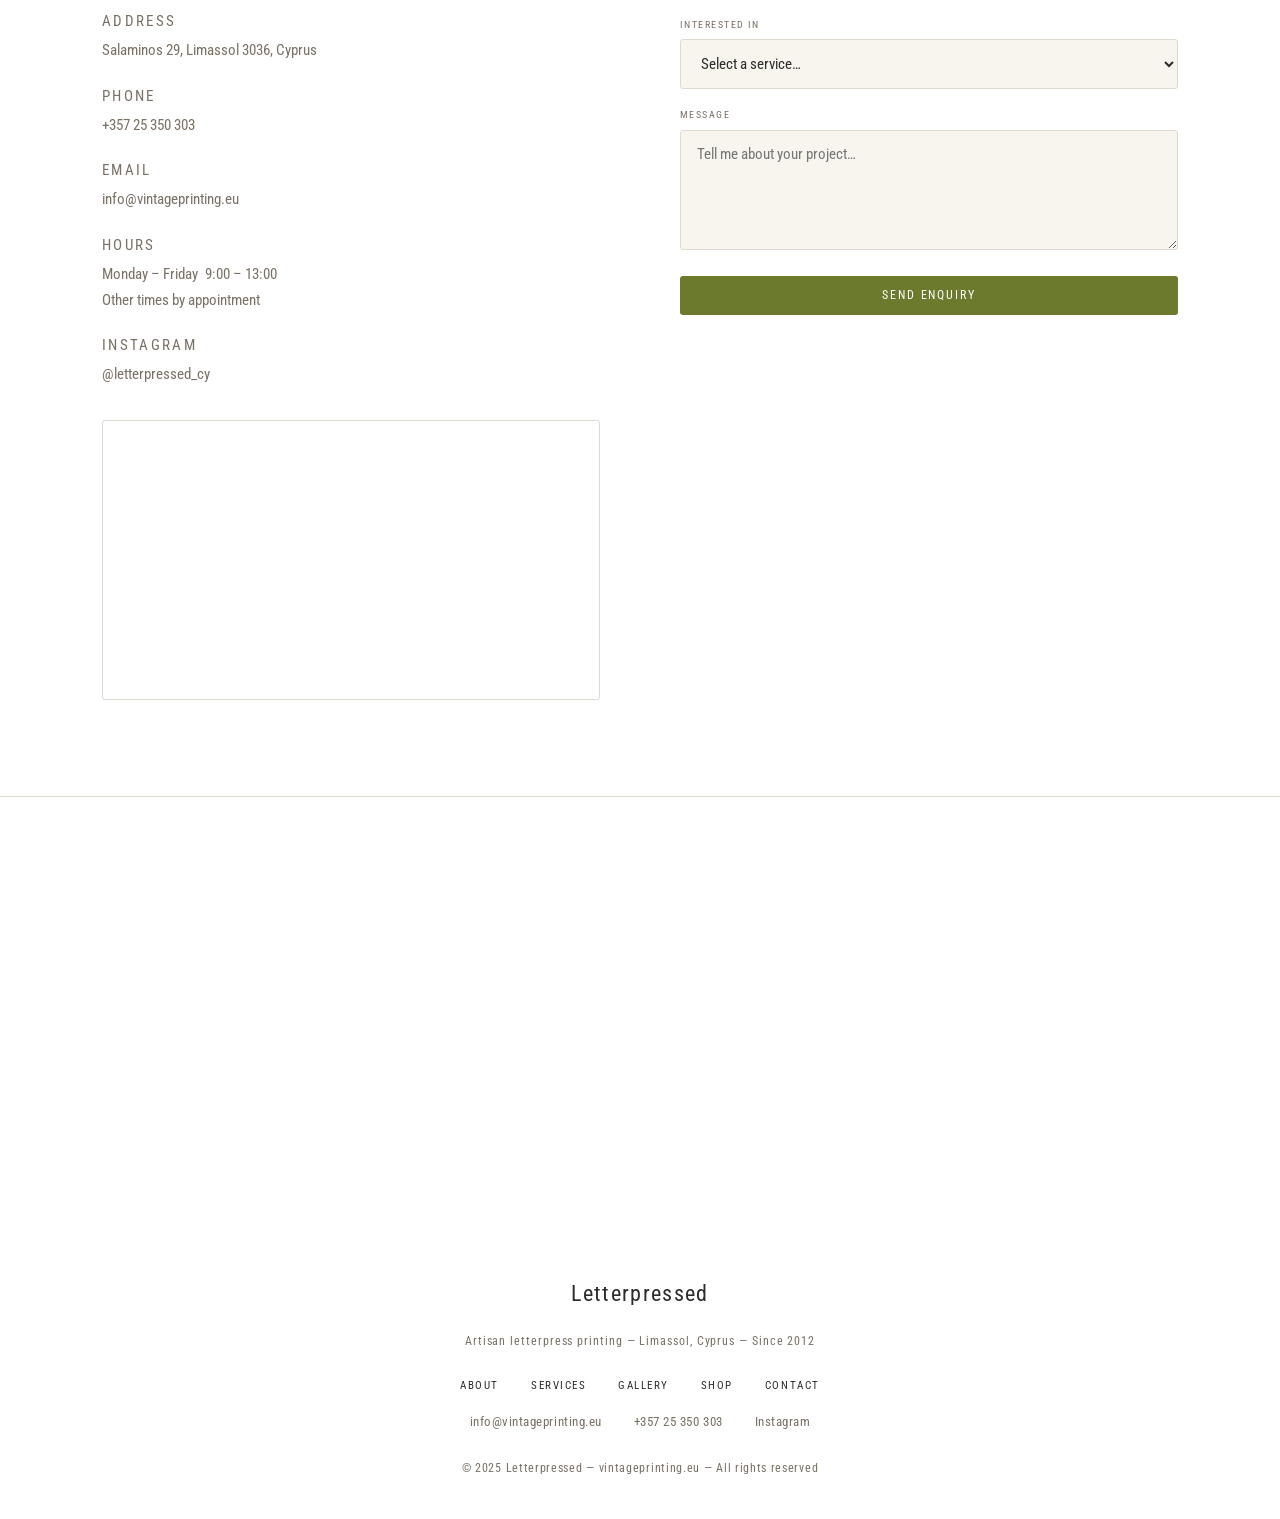
==== commit 459b02fe: "Typography: switch all fonts to Roboto Condensed Replaces Imbue across all 35 declarations — body, h" ====
--- a/index.html
+++ b/index.html
@@ -12,7 +12,7 @@
   <title>Letterpressed | Letterpress Printing Studio &mdash; Limassol, Cyprus</title>
   <link rel="preconnect" href="https://fonts.googleapis.com">
   <link rel="preconnect" href="https://fonts.gstatic.com" crossorigin>
-  <link href="https://fonts.googleapis.com/css2?family=Imbue:opsz,wght@10..100,100..900&display=swap" rel="stylesheet">
+  <link href="https://fonts.googleapis.com/css2?family=Roboto+Condensed:ital,wght@0,100..900;1,100..900&display=swap" rel="stylesheet">
   <link rel="stylesheet" href="https://cdn.snipcart.com/themes/v3.3.3/default/snipcart.css">
   <link rel="stylesheet" href="style.css">
   <link rel="icon" type="image/png" href="images/logo-black.png">
--- a/style.css
+++ b/style.css
@@ -21,7 +21,7 @@
 html { scroll-behavior: smooth; font-size: 16px; }
 
 body {
-  font-family: 'Imbue', serif;
+  font-family: 'Roboto Condensed', sans-serif;
   background: var(--cream);
   color: var(--charcoal);
   line-height: 1.75;
@@ -33,38 +33,38 @@
 
 /* TYPE HIERARCHY */
 h1 {
-  font-family: 'Imbue', serif;
+  font-family: 'Roboto Condensed', sans-serif;
   font-weight: 400;
   letter-spacing: .04em;
   text-transform: uppercase;
   line-height: 1.05;
 }
 h2 {
-  font-family: 'Imbue', serif;
+  font-family: 'Roboto Condensed', sans-serif;
   font-weight: 400;
   letter-spacing: .02em;
   line-height: 1.1;
 }
 h3 {
-  font-family: 'Imbue', serif;
+  font-family: 'Roboto Condensed', sans-serif;
   font-weight: 400;
   letter-spacing: .06em;
   line-height: 1.15;
 }
 h4 {
-  font-family: 'Imbue', serif;
+  font-family: 'Roboto Condensed', sans-serif;
   font-weight: 400;
   letter-spacing: .06em;
   line-height: 1.2;
 }
 h5 {
-  font-family: 'Imbue', serif;
+  font-family: 'Roboto Condensed', sans-serif;
   font-weight: 400;
   letter-spacing: .04em;
   line-height: 1.2;
 }
 .accent, .mono {
-  font-family: 'Imbue', serif;
+  font-family: 'Roboto Condensed', sans-serif;
   letter-spacing: .04em;
 }
 
@@ -74,7 +74,7 @@
 .container { max-width: 1140px; margin: 0 auto; padding: 0 2rem; }
 
 .eyebrow {
-  font-family: 'Imbue', serif;
+  font-family: 'Roboto Condensed', sans-serif;
   font-size: .65rem;
   letter-spacing: .2em;
   text-transform: uppercase;
@@ -86,7 +86,7 @@
 .btn {
   display: inline-block;
   padding: .8rem 2rem;
-  font-family: 'Imbue', serif;
+  font-family: 'Roboto Condensed', sans-serif;
   font-size: .72rem;
   letter-spacing: .16em;
   text-transform: uppercase;
@@ -136,7 +136,7 @@
 .nav__links a:hover { color: var(--gold) !important; }
 
 .nav__enquire {
-  font-family: 'Imbue', serif; font-size: .67rem;
+  font-family: 'Roboto Condensed', sans-serif; font-size: .67rem;
   letter-spacing: .14em; text-transform: uppercase;
   padding: .5rem 1.25rem;
   border: 1px solid rgba(255,255,255,.5);
@@ -164,7 +164,7 @@
 }
 .nav__mobile.open { display: flex; }
 .nav__mobile a {
-  font-family: 'Imbue', serif; font-size: 2.2rem;
+  font-family: 'Roboto Condensed', sans-serif; font-size: 2.2rem;
   color: var(--cream); letter-spacing: .05em;
 }
 .nav__mobile a:hover { color: var(--gold); }
@@ -220,14 +220,14 @@
   align-items: center; gap: 2rem; text-align: center;
 }
 .hero__location {
-  font-family: 'Imbue', serif; font-size: .65rem;
+  font-family: 'Roboto Condensed', sans-serif; font-size: .65rem;
   letter-spacing: .22em; text-transform: uppercase;
   color: rgba(248,244,238,.65);
 }
 .hero__cta {
   display: inline-block;
   padding: .85rem 2.5rem;
-  font-family: 'Imbue', serif; font-size: .68rem;
+  font-family: 'Roboto Condensed', sans-serif; font-size: .68rem;
   letter-spacing: .18em; text-transform: uppercase;
   border: 1px solid rgba(248,244,238,.65);
   color: rgba(248,244,238,.9); border-radius: var(--radius);
@@ -243,7 +243,7 @@
 .hero__scroll {
   position: absolute; bottom: 2rem; left: 50%; transform: translateX(-50%);
   z-index: 2; display: flex; flex-direction: column; align-items: center; gap: .5rem;
-  color: rgba(248,244,238,.4); font-family: 'Imbue', serif;
+  color: rgba(248,244,238,.4); font-family: 'Roboto Condensed', sans-serif;
   font-size: .6rem; letter-spacing: .18em; text-transform: uppercase;
 }
 .hero__scroll-line {
@@ -267,7 +267,7 @@
 }
 .statement__inner { max-width: 1400px; margin: 0 auto; }
 .statement__text {
-  font-family: 'Imbue', serif;
+  font-family: 'Roboto Condensed', sans-serif;
   font-size: clamp(4.5rem, 13vw, 11rem);
   font-weight: 400;
   line-height: 1.0;
@@ -281,7 +281,7 @@
 }
 .statement__sub {
   margin-top: 1.5rem;
-  font-family: 'Imbue', serif;
+  font-family: 'Roboto Condensed', sans-serif;
   font-size: .7rem;
   letter-spacing: .22em;
   text-transform: uppercase;
@@ -327,12 +327,12 @@
 }
 
 .ed-label {
-  font-family: 'Imbue', serif; font-size: .65rem;
+  font-family: 'Roboto Condensed', sans-serif; font-size: .65rem;
   letter-spacing: .2em; text-transform: uppercase;
   color: var(--gold); display: block; margin-bottom: .75rem;
 }
 .ed-title {
-  font-family: 'Imbue', serif;
+  font-family: 'Roboto Condensed', sans-serif;
   font-size: clamp(2.2rem, 4vw, 3.2rem);
   font-weight: 400; line-height: 1.1;
   margin-bottom: 1.25rem;
@@ -346,14 +346,14 @@
   margin-bottom: .9rem; line-height: 1.9;
 }
 .ed-meta {
-  font-family: 'Imbue', serif; font-size: .67rem;
+  font-family: 'Roboto Condensed', sans-serif; font-size: .67rem;
   letter-spacing: .14em; text-transform: uppercase;
   color: var(--gold); margin-top: .5rem;
   text-align: left !important;
 }
 .ed-link {
   margin-top: 1rem;
-  font-family: 'Imbue', serif; font-size: .68rem;
+  font-family: 'Roboto Condensed', sans-serif; font-size: .68rem;
   letter-spacing: .14em; text-transform: uppercase;
   color: var(--charcoal); display: inline-block;
   border-bottom: 1px solid var(--gold); padding-bottom: .15rem;
@@ -373,7 +373,7 @@
 }
 .services__head .eyebrow { color: var(--gold); }
 .services__title {
-  font-family: 'Imbue', serif;
+  font-family: 'Roboto Condensed', sans-serif;
   font-size: clamp(2.5rem, 5vw, 4rem);
   color: var(--cream); font-weight: 300;
 }
@@ -390,13 +390,13 @@
 .svc:hover { background: rgba(255,255,255,.04); }
 
 .svc__num {
-  font-family: 'Imbue', serif;
+  font-family: 'Roboto Condensed', sans-serif;
   font-size: 3rem; color: rgba(107,122,44,.25);
   line-height: 1; display: block; margin-bottom: 1rem;
   font-weight: 300;
 }
 .svc__name {
-  font-family: 'Imbue', serif;
+  font-family: 'Roboto Condensed', sans-serif;
   font-size: 1.35rem; color: var(--cream);
   margin-bottom: 1rem; font-weight: 400;
 }
@@ -425,7 +425,7 @@
 }
 .gallery__head { margin-bottom: 2.5rem; }
 .gallery__title {
-  font-family: 'Imbue', serif;
+  font-family: 'Roboto Condensed', sans-serif;
   font-size: clamp(2rem, 4vw, 3rem); font-weight: 400;
   margin-bottom: .75rem;
 }
@@ -492,7 +492,7 @@
 }
 .shop__head { margin-bottom: 3rem; }
 .shop__title {
-  font-family: 'Imbue', serif;
+  font-family: 'Roboto Condensed', sans-serif;
   font-size: clamp(2rem, 4vw, 3rem); font-weight: 400;
   margin-bottom: .75rem;
 }
@@ -505,7 +505,7 @@
 .shop__intro a:hover { color: #566220; }
 .shop__note {
   display: inline-block;
-  font-family: 'Imbue', serif; font-size: .65rem;
+  font-family: 'Roboto Condensed', sans-serif; font-size: .65rem;
   letter-spacing: .14em; text-transform: uppercase;
   color: var(--gold);
 }
@@ -526,7 +526,7 @@
 .product:hover .product__img-wrap img { transform: scale(1.03); }
 .product__body { padding: 1.5rem; }
 .product__name {
-  font-family: 'Imbue', serif;
+  font-family: 'Roboto Condensed', sans-serif;
   font-size: 1.15rem; letter-spacing: .04em;
   text-transform: uppercase; margin-bottom: .75rem;
   font-weight: 400;
@@ -542,7 +542,7 @@
 .product__btn {
   width: 100%; padding: .7rem;
   background: none; border: 1px solid var(--charcoal);
-  font-family: 'Imbue', serif; font-size: .67rem;
+  font-family: 'Roboto Condensed', sans-serif; font-size: .67rem;
   letter-spacing: .14em; text-transform: uppercase;
   color: var(--charcoal); cursor: pointer;
   transition: var(--trans); border-radius: var(--radius);
@@ -562,7 +562,7 @@
   gap: 5rem; align-items: start;
 }
 .contact__title {
-  font-family: 'Imbue', serif;
+  font-family: 'Roboto Condensed', sans-serif;
   font-size: clamp(2.2rem, 4vw, 3.2rem);
   font-weight: 400; margin-bottom: 1.25rem;
 }
@@ -573,7 +573,7 @@
 .contact__details { display: flex; flex-direction: column; gap: 1.25rem; margin-bottom: 2rem; }
 .contact__detail { display: flex; flex-direction: column; gap: .2rem; }
 .contact__detail-label {
-  font-family: 'Imbue', serif; font-size: .65rem;
+  font-family: 'Roboto Condensed', sans-serif; font-size: .65rem;
   letter-spacing: .16em; text-transform: uppercase; color: var(--gold);
 }
 .contact__detail span, .contact__detail a {
@@ -592,7 +592,7 @@
 .contact__form { display: flex; flex-direction: column; gap: 1.1rem; }
 .form-field { display: flex; flex-direction: column; gap: .35rem; }
 .form-field label {
-  font-family: 'Imbue', serif; font-size: .65rem;
+  font-family: 'Roboto Condensed', sans-serif; font-size: .65rem;
   letter-spacing: .14em; text-transform: uppercase; color: var(--mid);
 }
 .form-field input,
@@ -600,7 +600,7 @@
 .form-field textarea {
   padding: .85rem 1rem;
   border: 1px solid var(--border); border-radius: var(--radius);
-  background: var(--cream); font-family: 'Imbue', serif;
+  background: var(--cream); font-family: 'Roboto Condensed', sans-serif;
   font-size: .92rem; color: var(--charcoal); outline: none;
   transition: var(--trans);
 }
@@ -636,12 +636,12 @@
   align-items: center; gap: 1rem; text-align: center;
 }
 .footer__brand {
-  font-family: 'Imbue', serif;
+  font-family: 'Roboto Condensed', sans-serif;
   font-size: 1.4rem; letter-spacing: .06em;
   color: var(--charcoal);
 }
 .footer__tagline {
-  font-family: 'Imbue', serif; font-size: .72rem;
+  font-family: 'Roboto Condensed', sans-serif; font-size: .72rem;
   letter-spacing: .08em; color: var(--mid);
   text-align: center;
 }
@@ -650,7 +650,7 @@
   gap: .25rem 2rem; margin-top: .5rem;
 }
 .footer__nav a {
-  font-family: 'Imbue', serif; font-size: .68rem;
+  font-family: 'Roboto Condensed', sans-serif; font-size: .68rem;
   letter-spacing: .14em; text-transform: uppercase;
   color: var(--charcoal); transition: var(--trans);
 }
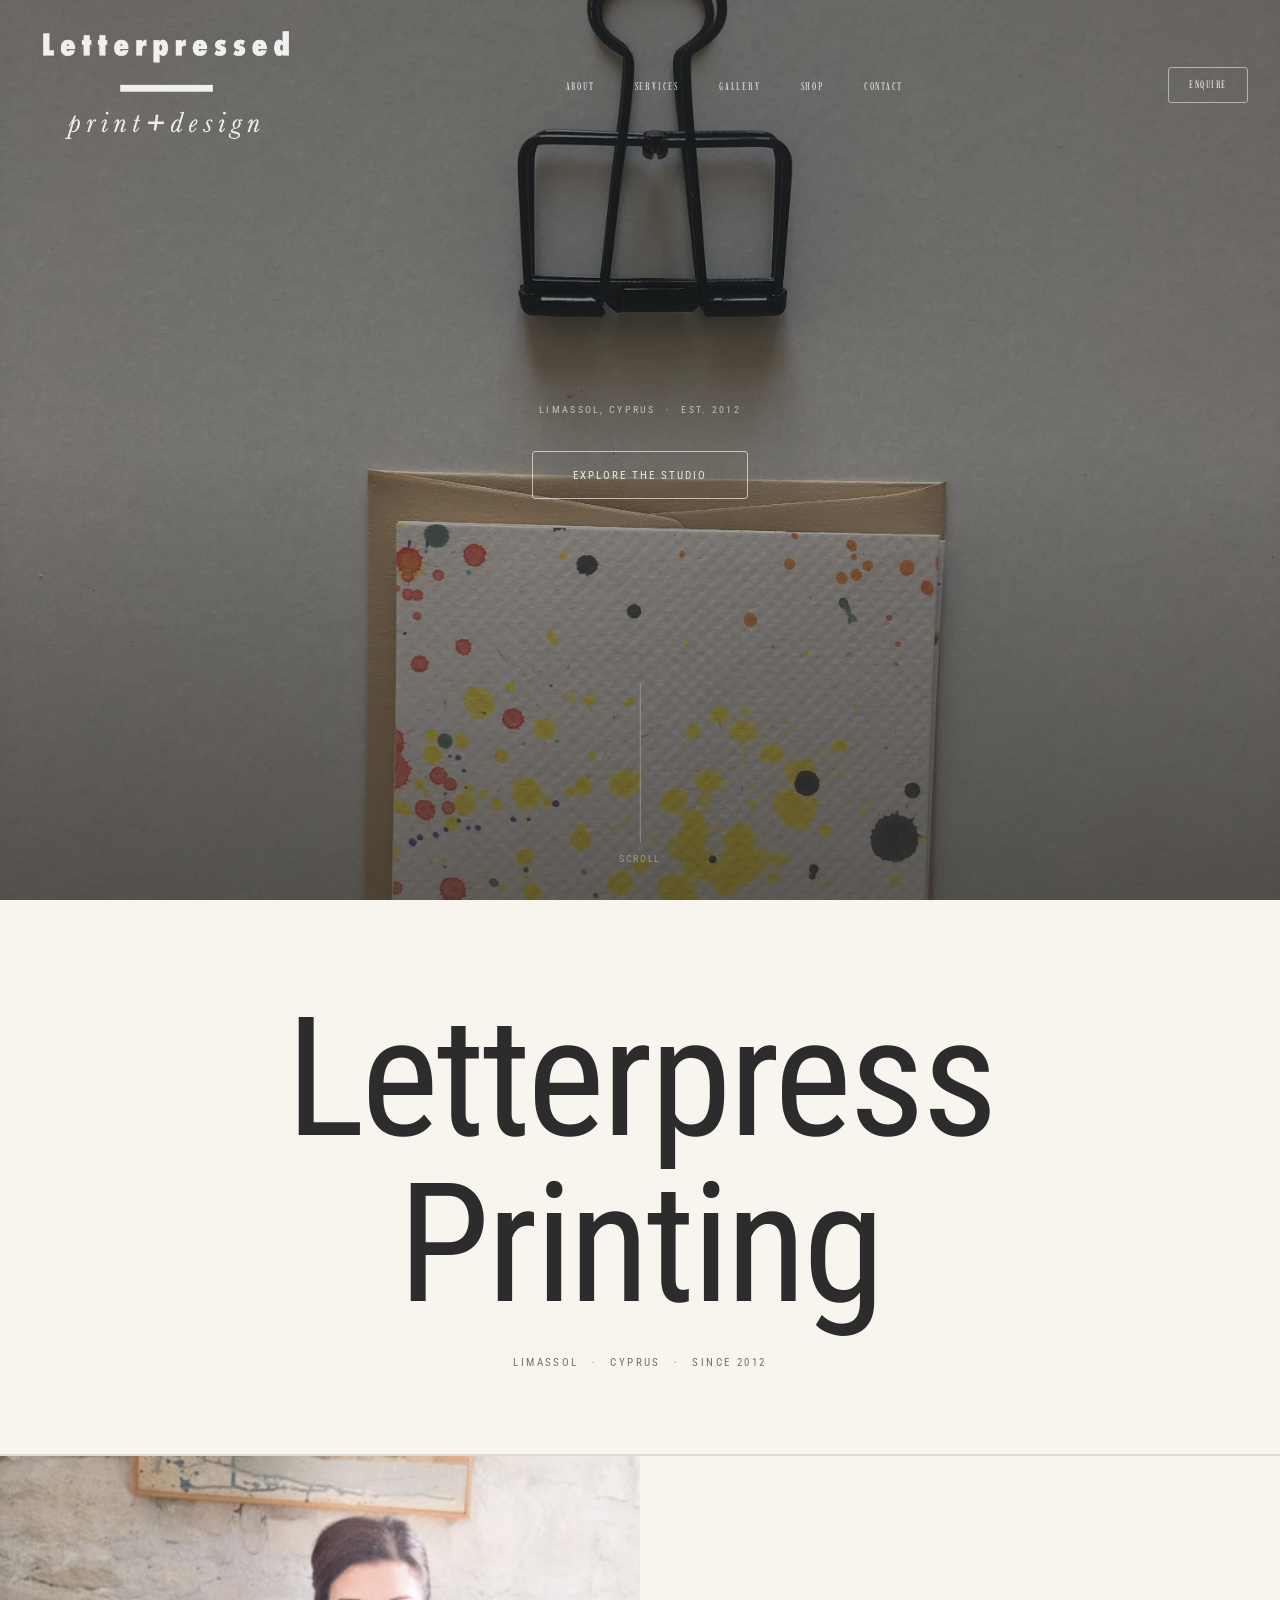
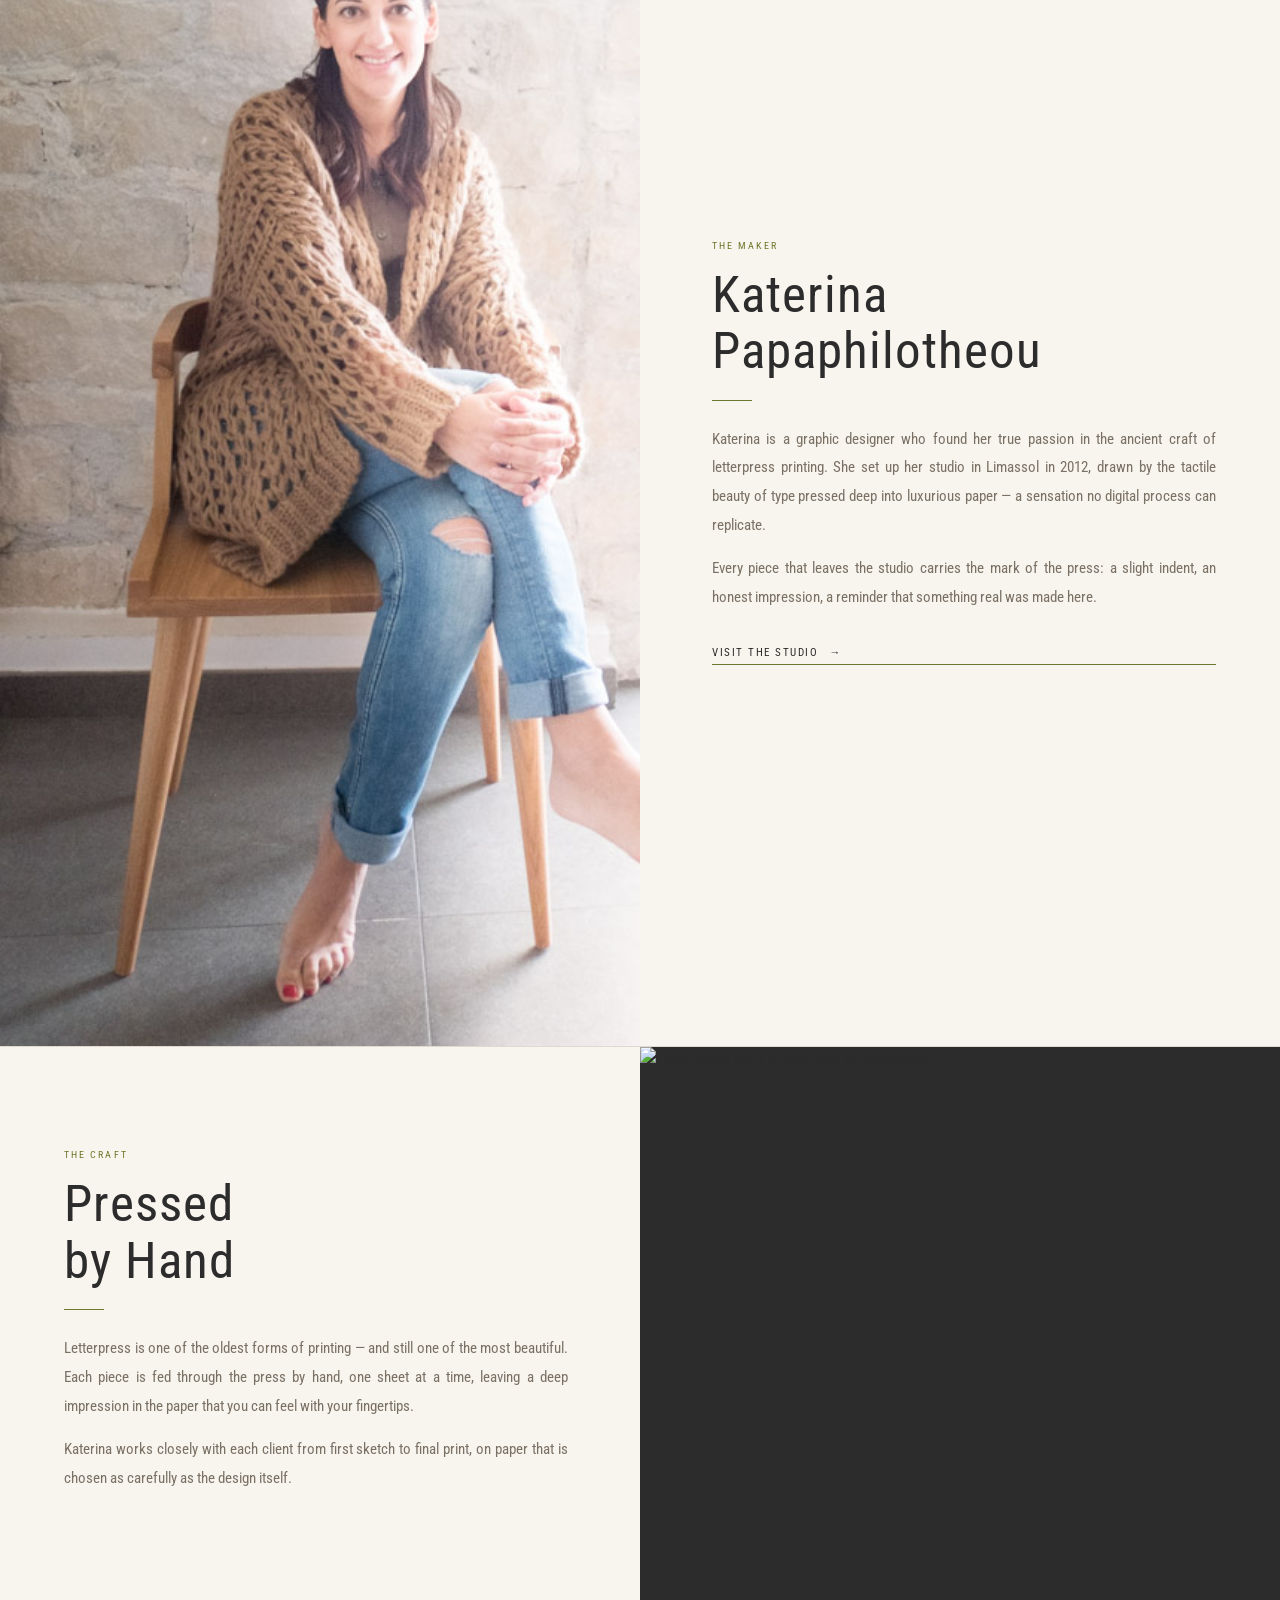
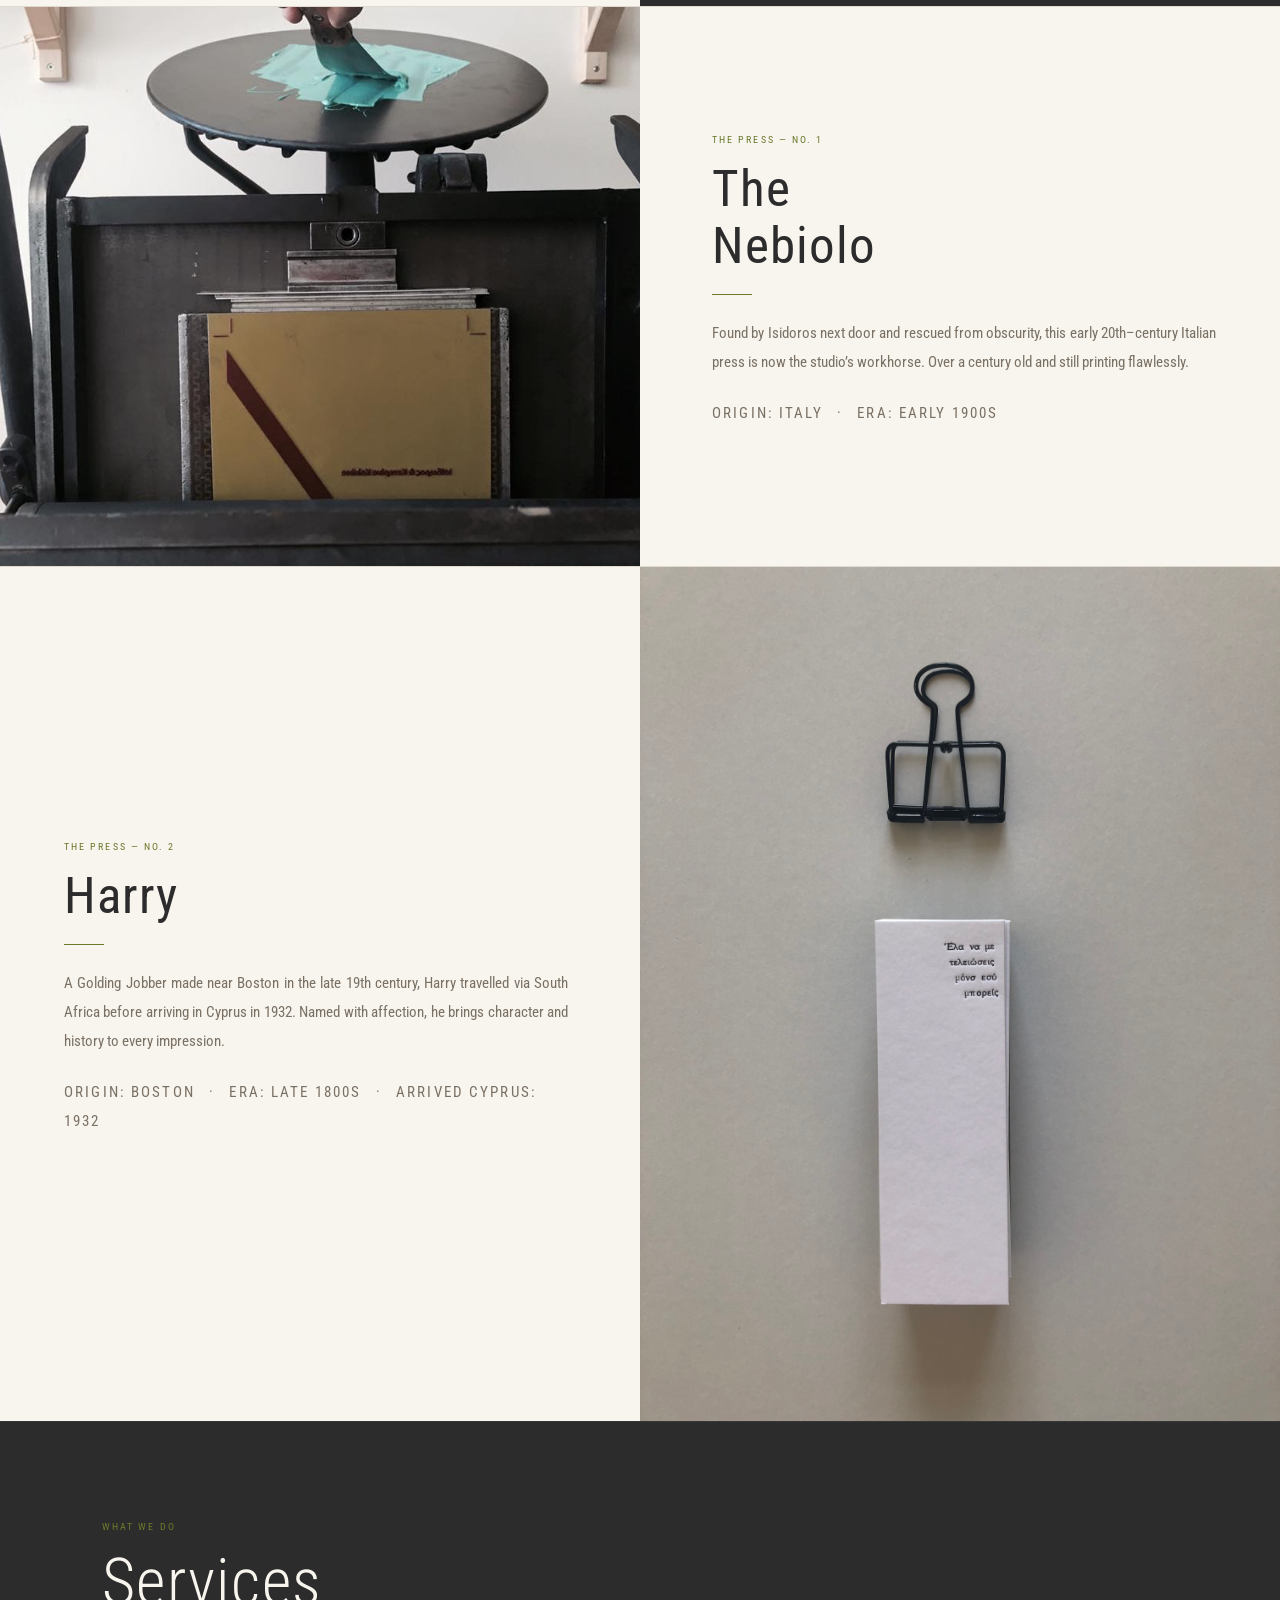
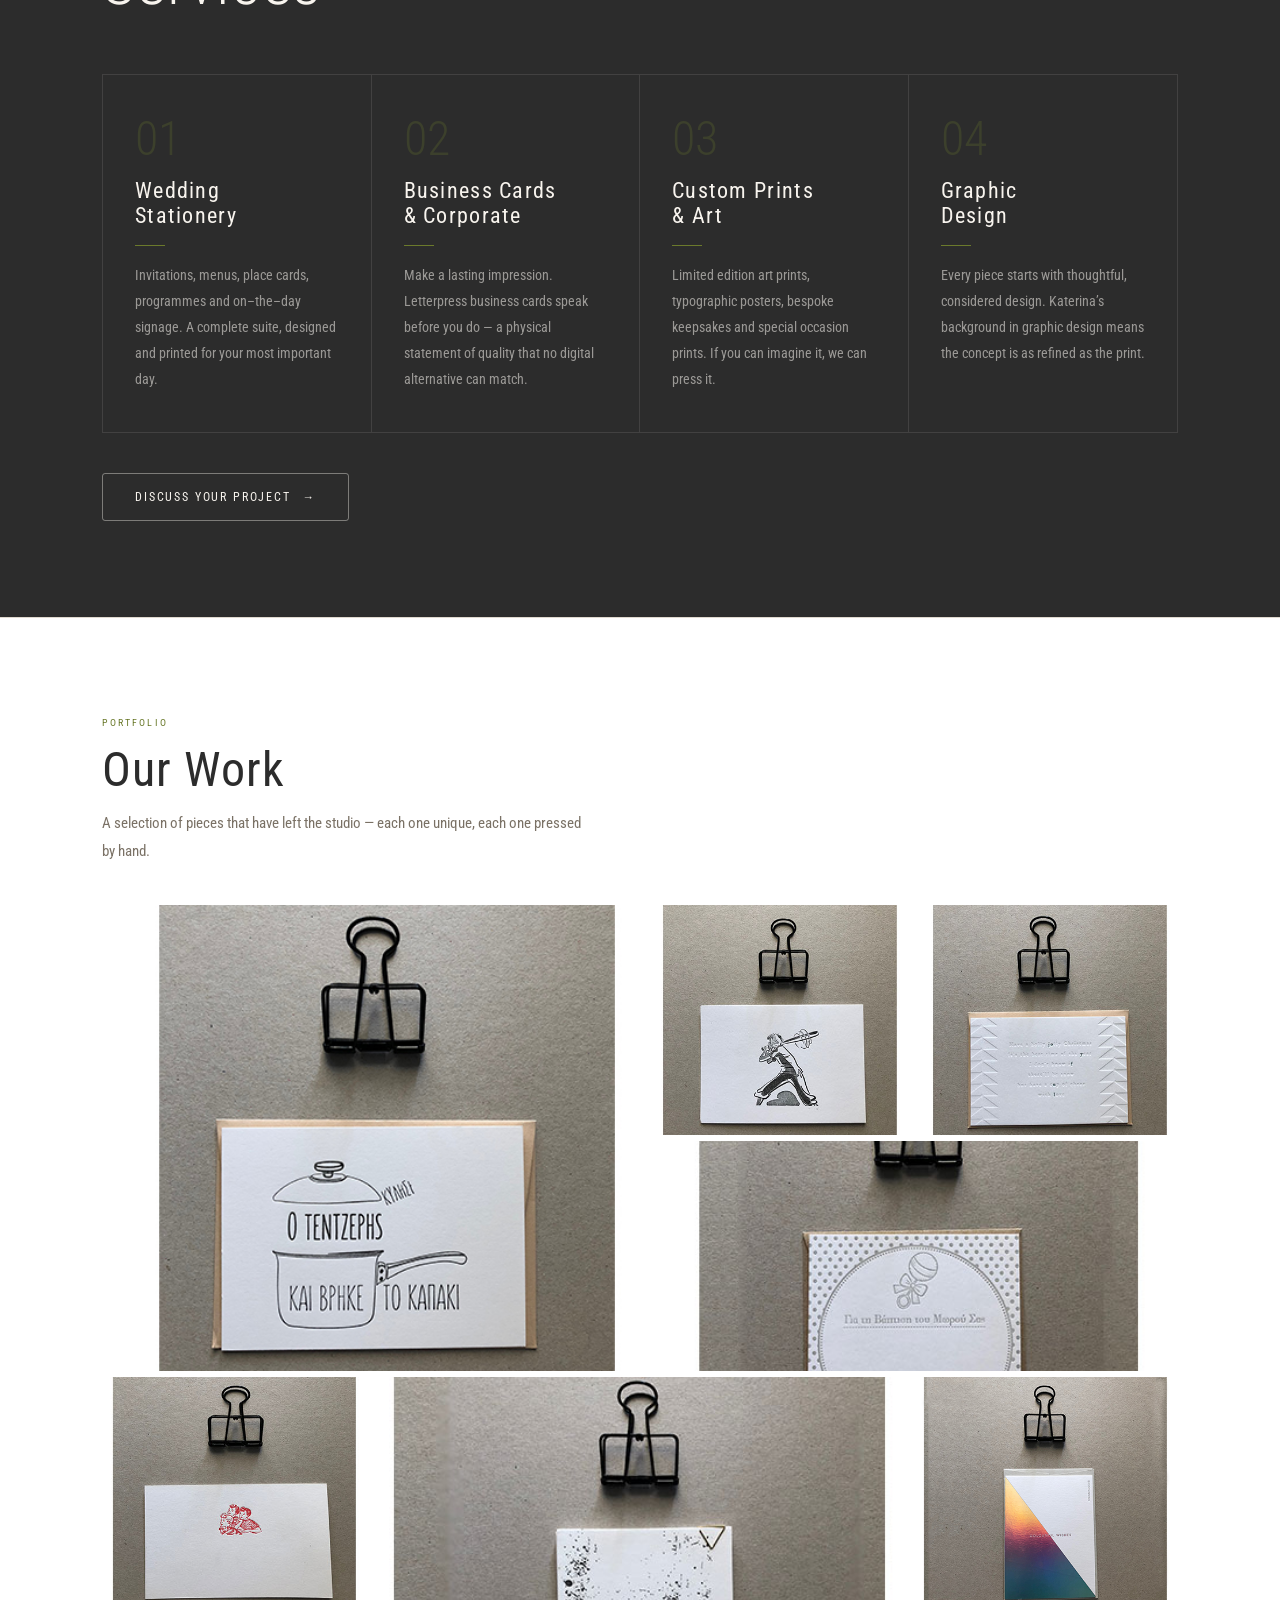
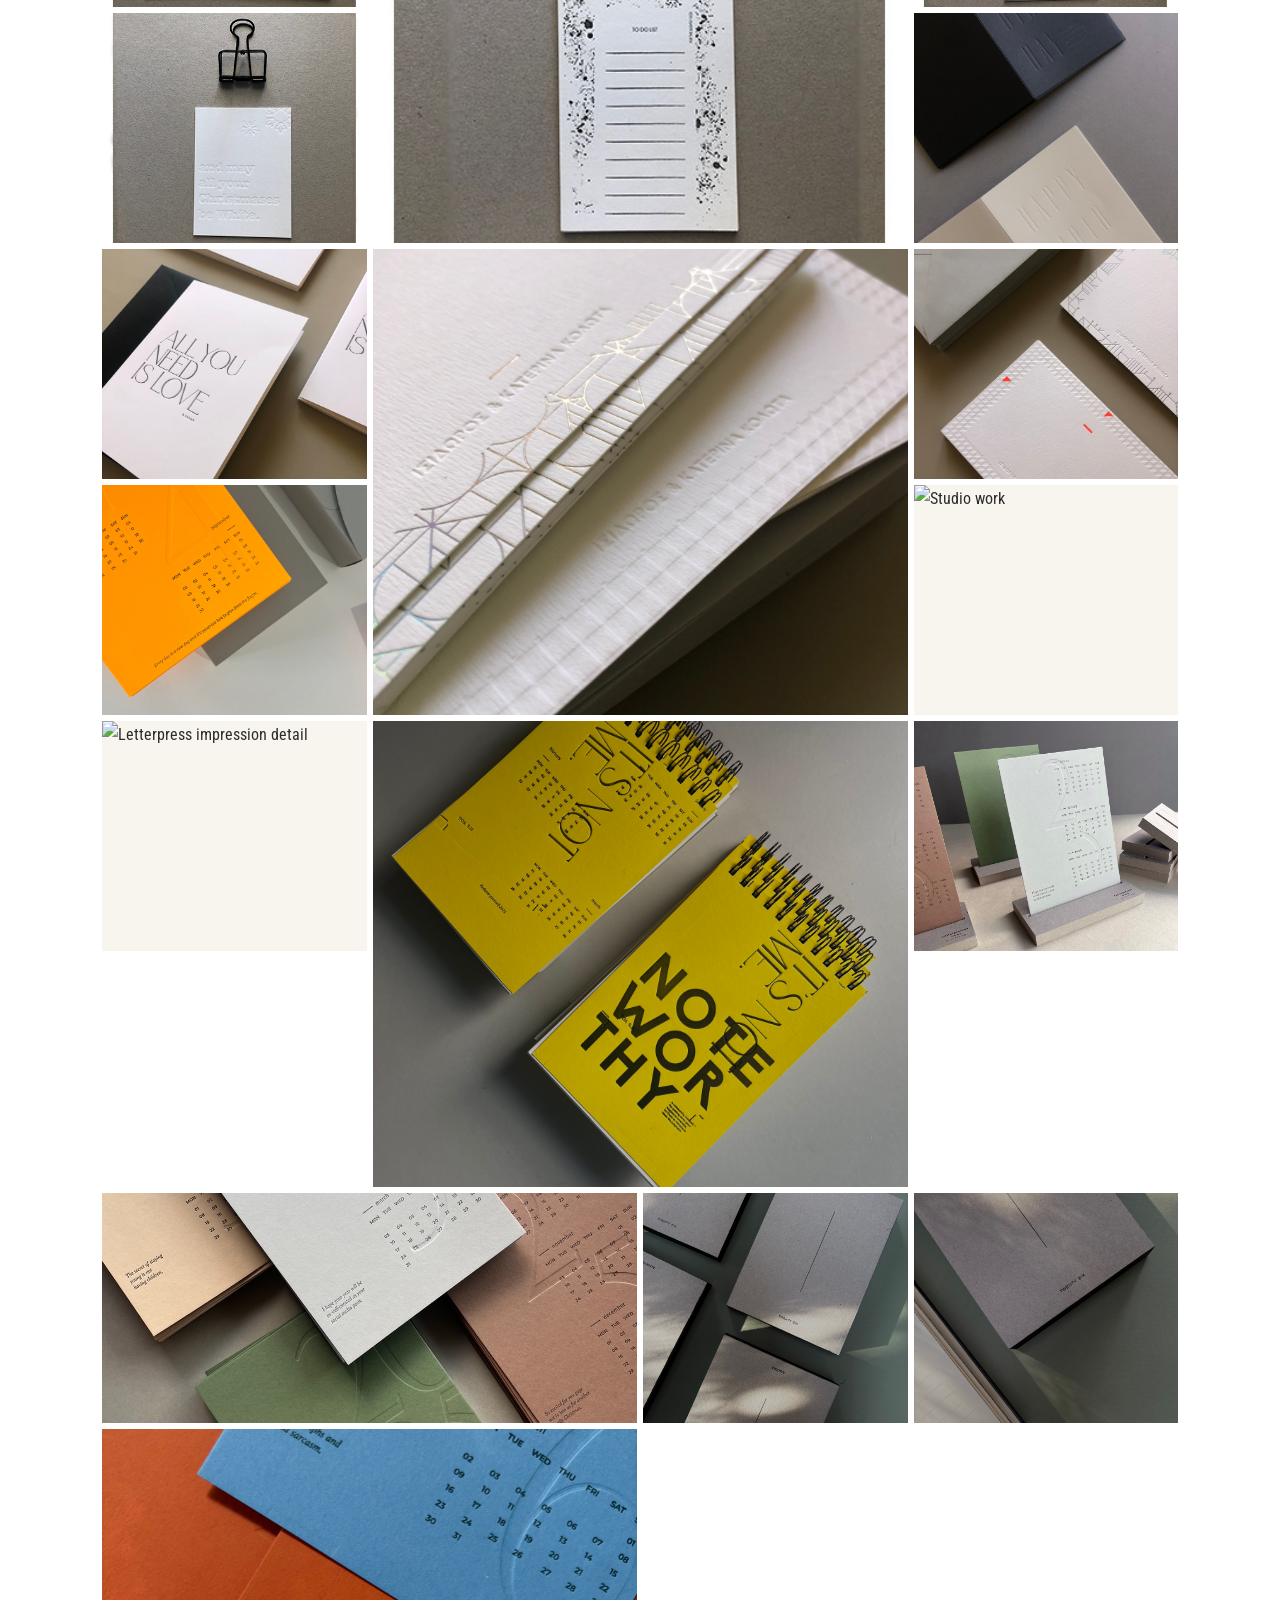
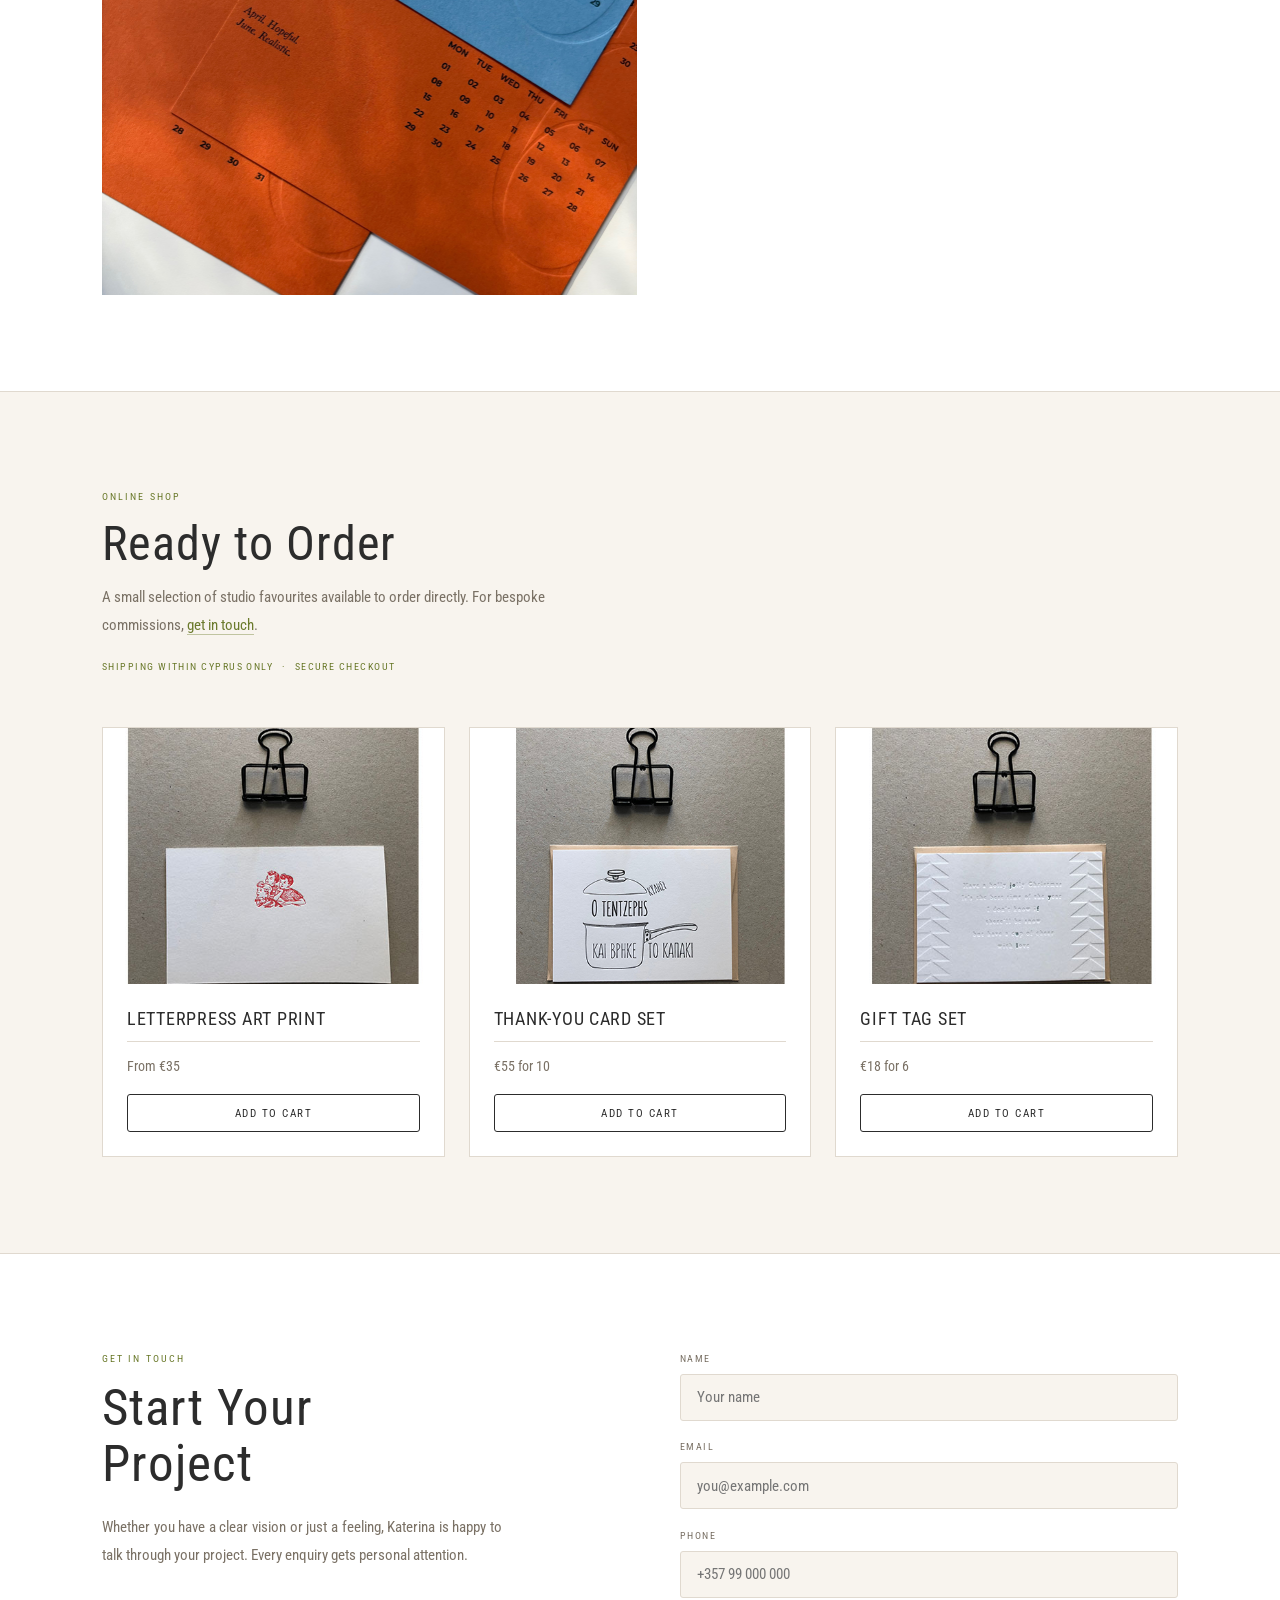
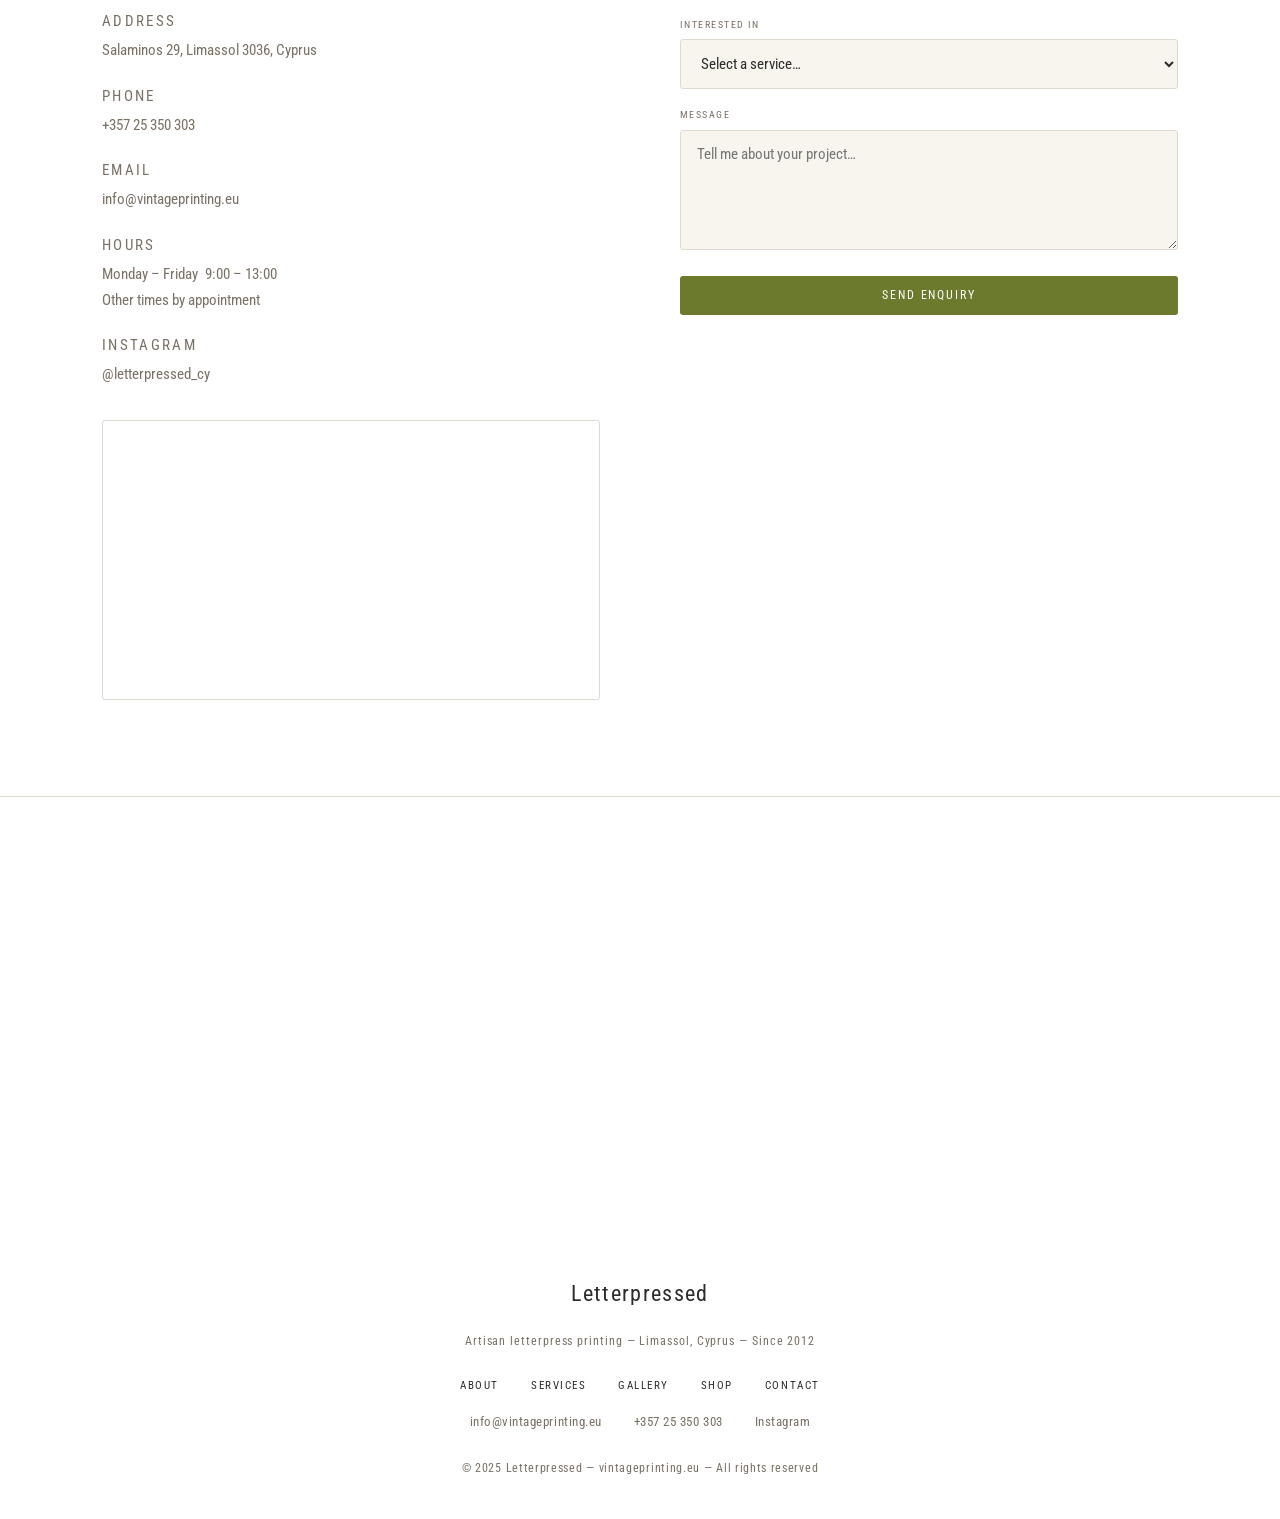
==== commit cbe5ce27: "Typography: Imbue for headings/nav, Roboto Condensed for body text H1 uppercase Imbue, H2–H5 regular" ====
--- a/index.html
+++ b/index.html
@@ -12,7 +12,7 @@
   <title>Letterpressed | Letterpress Printing Studio &mdash; Limassol, Cyprus</title>
   <link rel="preconnect" href="https://fonts.googleapis.com">
   <link rel="preconnect" href="https://fonts.gstatic.com" crossorigin>
-  <link href="https://fonts.googleapis.com/css2?family=Roboto+Condensed:ital,wght@0,100..900;1,100..900&display=swap" rel="stylesheet">
+  <link href="https://fonts.googleapis.com/css2?family=Imbue:opsz,wght@10..100,100..900&family=Roboto+Condensed:ital,wght@0,100..900;1,100..900&display=swap" rel="stylesheet">
   <link rel="stylesheet" href="https://cdn.snipcart.com/themes/v3.3.3/default/snipcart.css">
   <link rel="stylesheet" href="style.css">
   <link rel="icon" type="image/png" href="images/logo-black.png">
--- a/style.css
+++ b/style.css
@@ -33,32 +33,32 @@
 
 /* TYPE HIERARCHY */
 h1 {
-  font-family: 'Roboto Condensed', sans-serif;
+  font-family: 'Imbue', serif;
   font-weight: 400;
   letter-spacing: .04em;
   text-transform: uppercase;
   line-height: 1.05;
 }
 h2 {
-  font-family: 'Roboto Condensed', sans-serif;
+  font-family: 'Imbue', serif;
   font-weight: 400;
   letter-spacing: .02em;
   line-height: 1.1;
 }
 h3 {
-  font-family: 'Roboto Condensed', sans-serif;
+  font-family: 'Imbue', serif;
   font-weight: 400;
   letter-spacing: .06em;
   line-height: 1.15;
 }
 h4 {
-  font-family: 'Roboto Condensed', sans-serif;
+  font-family: 'Imbue', serif;
   font-weight: 400;
   letter-spacing: .06em;
   line-height: 1.2;
 }
 h5 {
-  font-family: 'Roboto Condensed', sans-serif;
+  font-family: 'Imbue', serif;
   font-weight: 400;
   letter-spacing: .04em;
   line-height: 1.2;
@@ -129,6 +129,7 @@
   display: flex; gap: 2.5rem; list-style: none;
 }
 .nav__links a {
+  font-family: 'Imbue', serif;
   font-size: .7rem; letter-spacing: .16em; text-transform: uppercase;
   color: rgba(255,255,255,.8); transition: var(--trans);
 }
@@ -136,7 +137,7 @@
 .nav__links a:hover { color: var(--gold) !important; }
 
 .nav__enquire {
-  font-family: 'Roboto Condensed', sans-serif; font-size: .67rem;
+  font-family: 'Imbue', serif; font-size: .67rem;
   letter-spacing: .14em; text-transform: uppercase;
   padding: .5rem 1.25rem;
   border: 1px solid rgba(255,255,255,.5);
@@ -164,7 +165,7 @@
 }
 .nav__mobile.open { display: flex; }
 .nav__mobile a {
-  font-family: 'Roboto Condensed', sans-serif; font-size: 2.2rem;
+  font-family: 'Imbue', serif; font-size: 2.2rem;
   color: var(--cream); letter-spacing: .05em;
 }
 .nav__mobile a:hover { color: var(--gold); }
